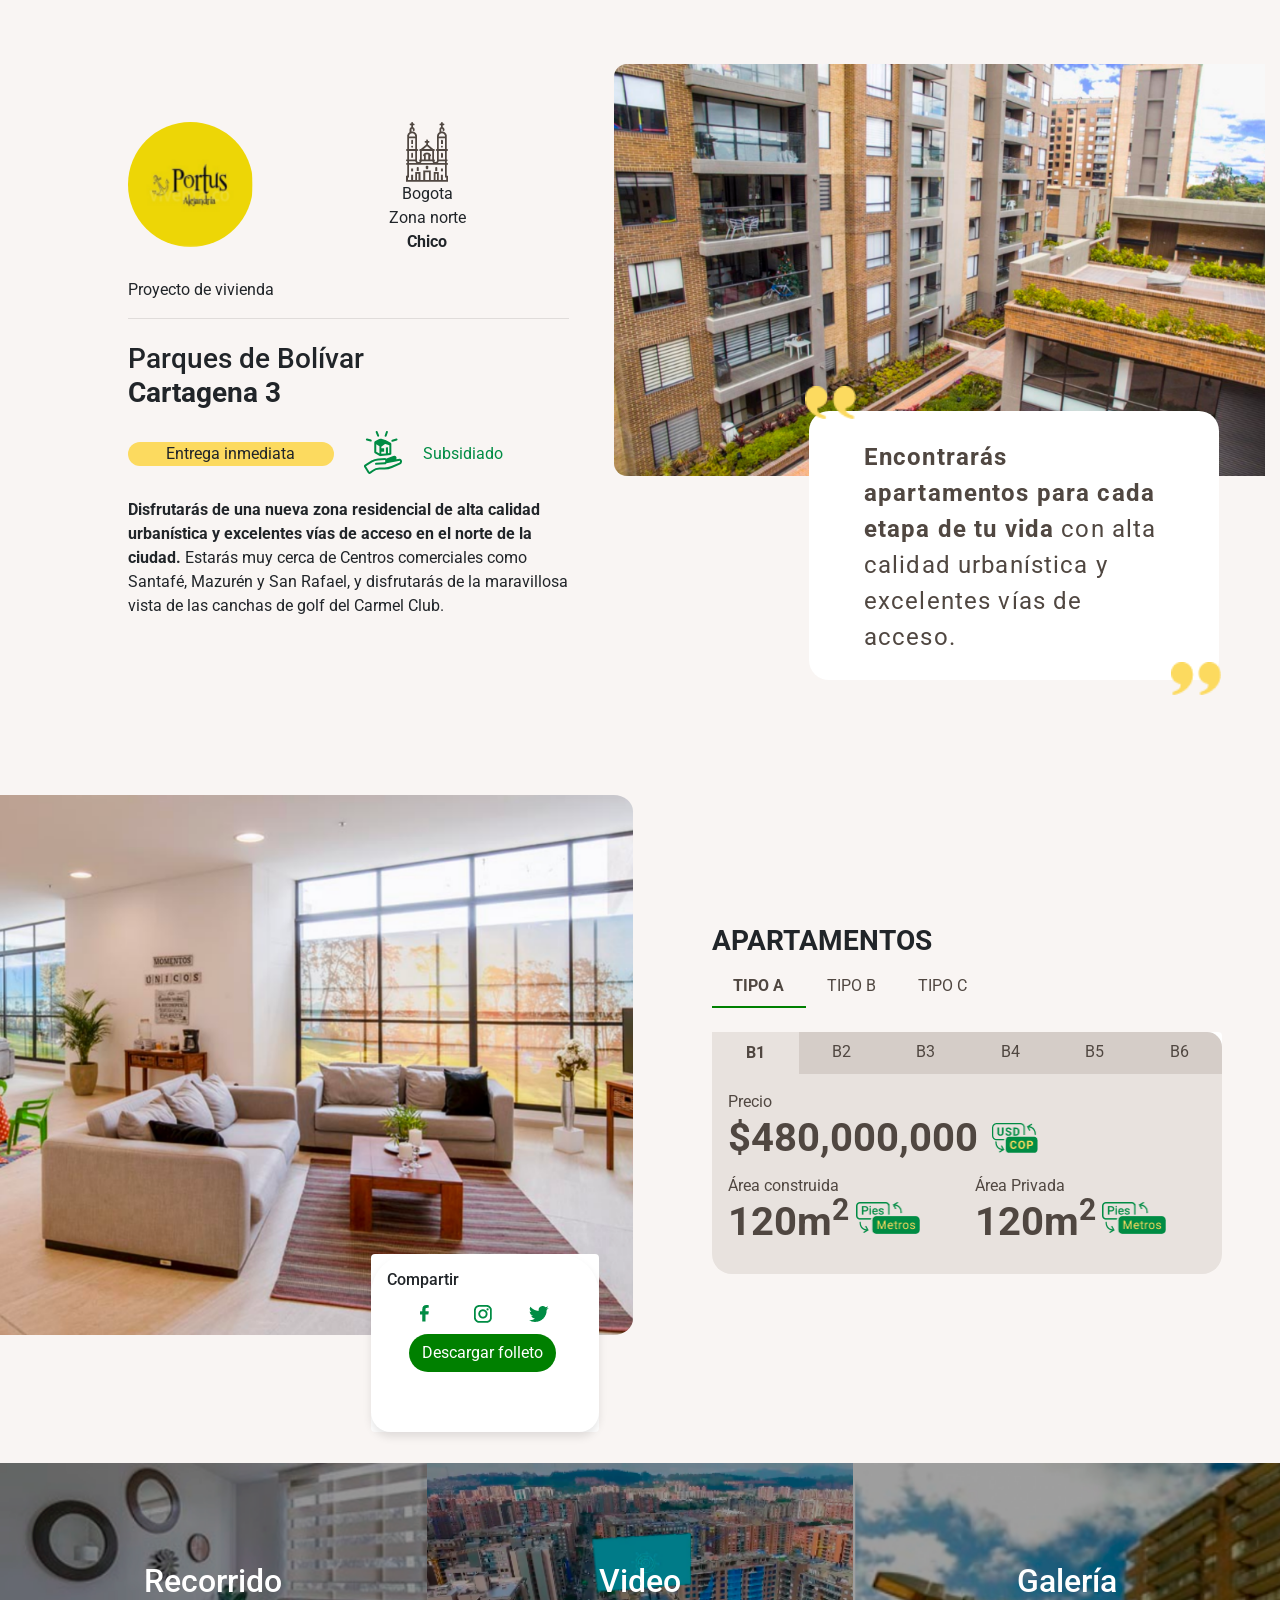
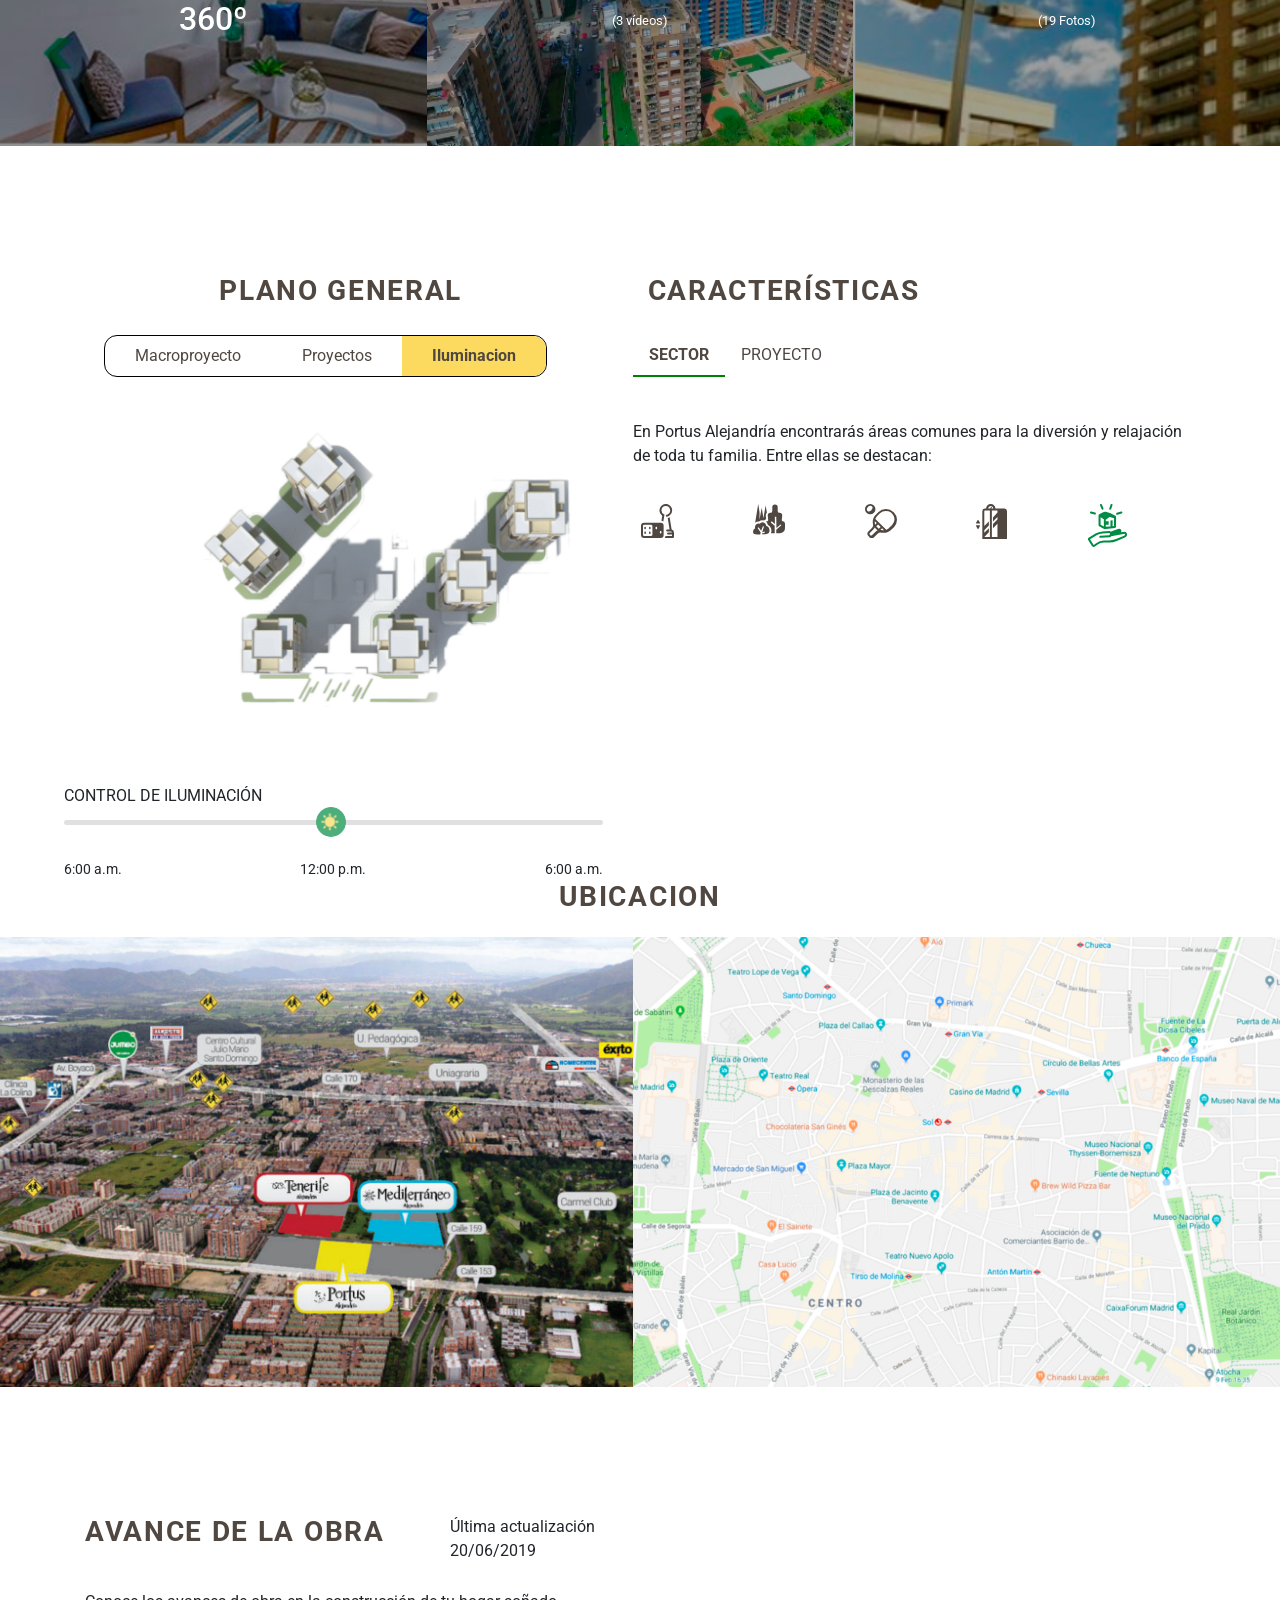
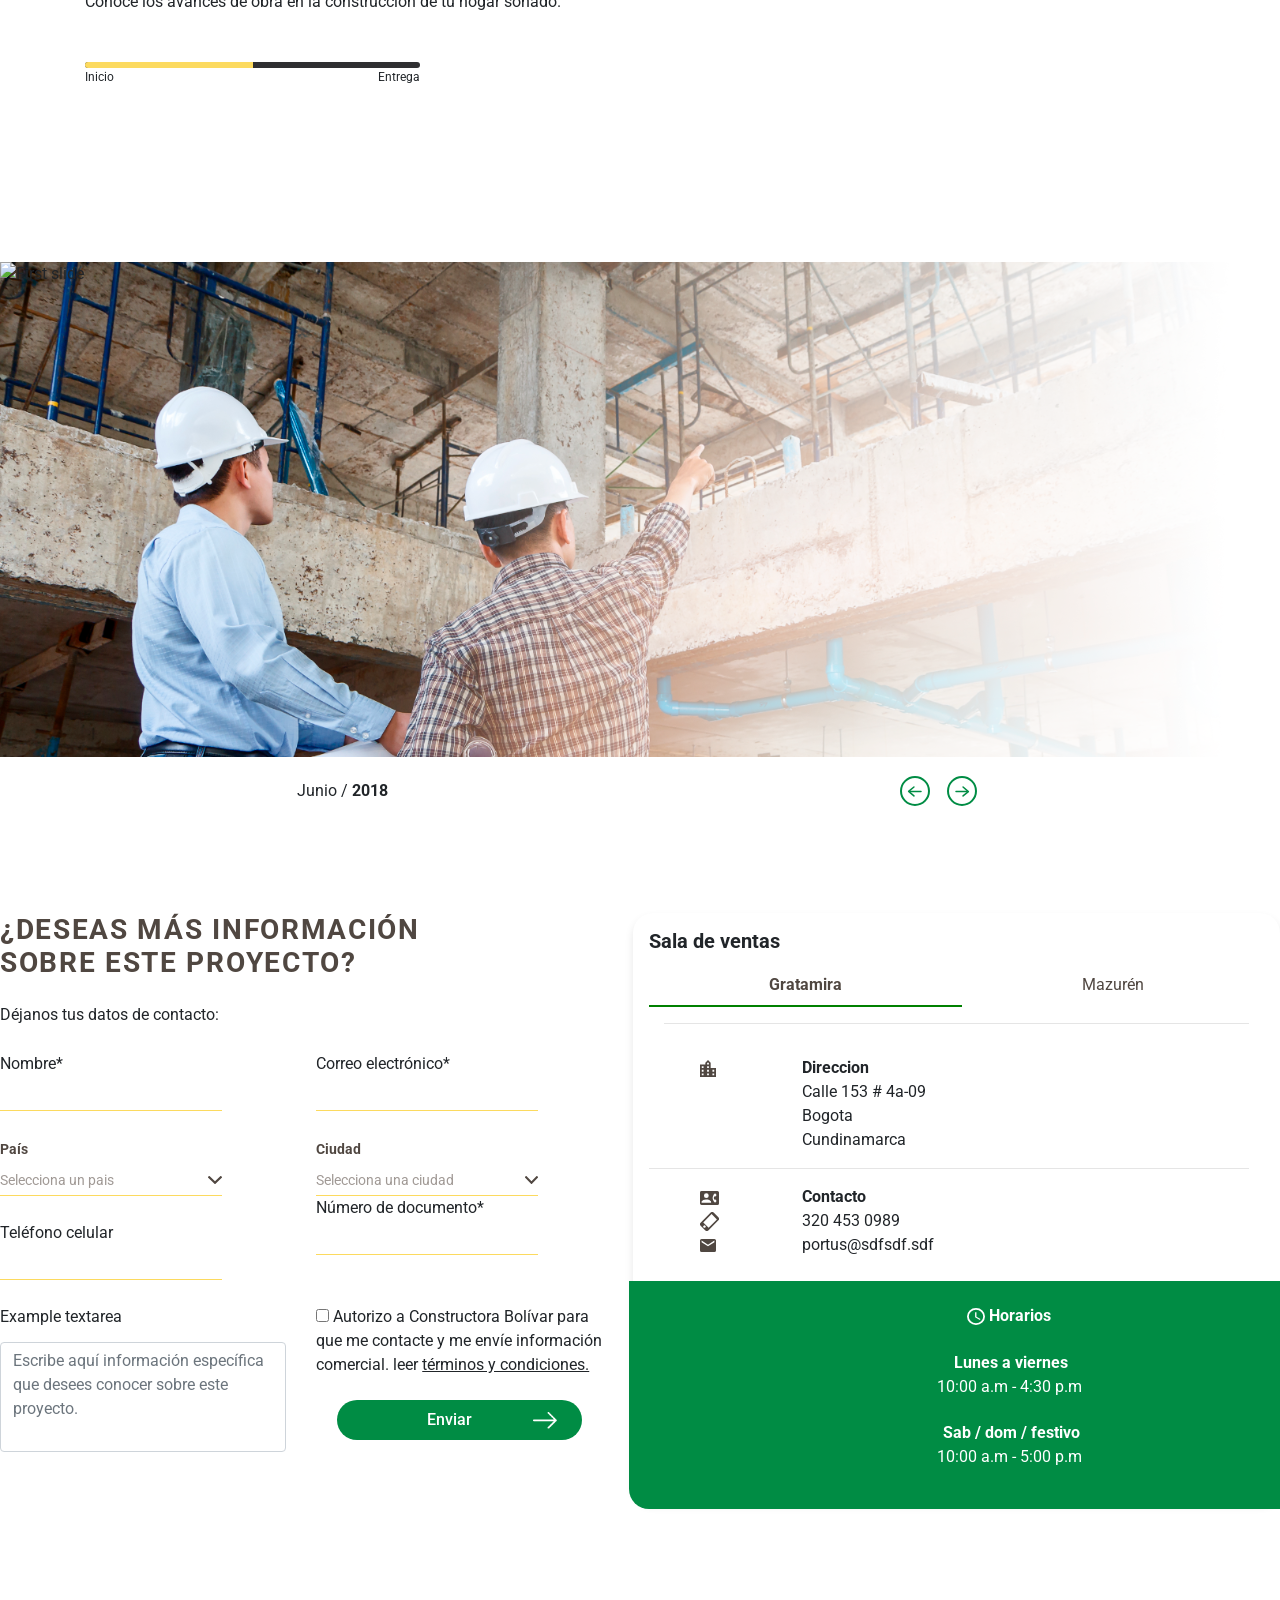
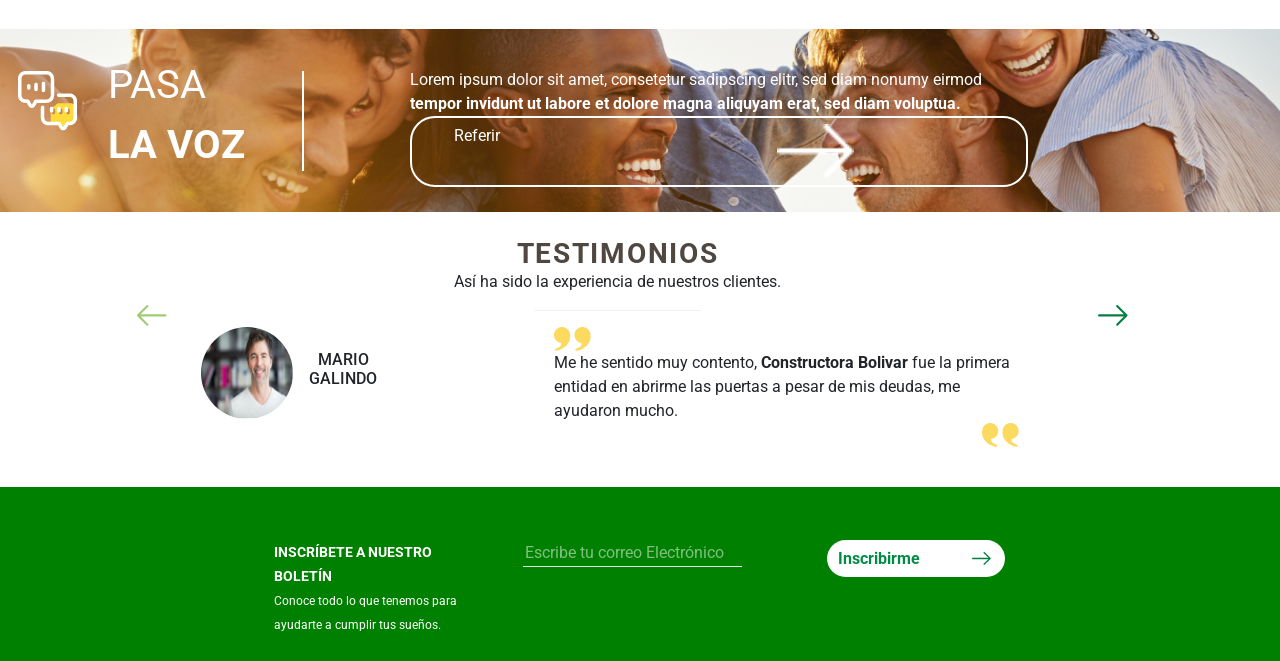
==== App/html/interna-proyectos.html @ b8da5633 "Ajustes proyectos interna 60%, Ajustes en proceso" ====
<!DOCTYPE html>
<html lang="en">

<head>
    <meta charset="UTF-8">
    <meta name="viewport" content="width=device-width, initial-scale=1.0">
    <meta http-equiv="X-UA-Compatible" content="ie=edge">
    <title>Document</title>
    <link rel="stylesheet" href="../css/index.css">
    <link rel="stylesheet" href="https://stackpath.bootstrapcdn.com/bootstrap/4.3.1/css/bootstrap.min.css">
    <link rel="stylesheet" href="https://stackpath.bootstrapcdn.com/bootstrap/4.3.1/js/bootstrap.min.js">
    <link href="https://fonts.googleapis.com/css?family=Roboto&display=swap" rel="stylesheet">

</head>

<body>
    <!--Comienza "Elige una ciudad"-->
    <!-- <section class=" container-fluid fondo_ciudad">
        <div class="row">
            <h1 class="titulo_ciudad">ELIGE UNA CIUDAD </h1>
            <div class="hr">
                <hr>
            </div>
            <button class="boton_buscar_ciudad"><span> Buscar en otra ciudades</span>
                <img class="btn_mas" src="../assets/images/right-arrow(3).png" alt=""></button>
        </div>
        <div class="row contenedor_ciudad">
            <div class="col-4 col-md-4 col-sm-6">
                <img class="img_pequeña_ciudad" src="../assets/images/Group 467.png" alt="">
                <p class="letra"><span class="titulo_ciudad"><strong>Bogotá</strong><br></span>
                    <span><strong> Encuentra aqui los proyectos que tenemos en la capital económica del
                            pais.</strong></span></p>
            </div>
            <div class="col-4 col-md-4 col-sm-6">
                <img class="img_pequeña_ciudad" src="../assets/images/Group 469.png" alt="">
                <p class="letra"><span class="titulo_ciudad">Cali</span> <br>
                    <span>Conoce aqui nuestros hermosos proyectos en la sucursal del cielo.</span></p>
            </div>
            <div class="col-4 col-md-4 col-sm-12">
                <img class="img_pequeña_ciudad" src="../assets/images/Group 473.png" alt="">
                <p class="letra"><span class="titulo_ciudad">Barranquilla</span> <br>
                    <span>Descubre aqui las propiedades que tenemos para ti en la puerta de oro.</span></p>
            </div>
        </div>
    </section> -->

    <!--Finaliza "Elige una ciudad"-->

    <!--Comienza "Busqueda avanzada"-->
    <!-- <section class="container-fluid">
        <div class="busqueda_avanzada col-12">
            <h1 class="col-12 titulo_busqueda">BUSQUEDA AVANZADA <span><strong>BOGOTÁ</strong></span></h1>
        </div>
        <div class="container row">
            <div class="row col-12 col-md-3 col-sm-12 contenedor_sector">
                <div class="bogota">
                    <img class="img_castillo" src="../assets/images/Group 1212.png" alt="">
                    <h3 class="titulo_bogota">Bogotá <img src="../assets/images/Path 2497.png" alt=""></h3>
                </div>
                <div class="bogota">
                    <p class="selecciona_sector">Selecciona sector <br>
                        <span class="sector">Sector <img class="flecha_abajo_sector"
                                src="../assets/images/Path 2497.png" alt="">
                            <hr class="separador_sector"></span><br>
                    </p>
                </div>
            </div>
            <div class="col-12 col-md-6 col-sm-12 contenedor_precio">
                <h2 class="text-center ">mundo</h2>
            </div>
            <div class="col-12 col-md-3 col-sm-12 contenedor_buscar row">
                <div>
                    <button class="boton_buscar"><span> Buscar</span> <img style="float: rigth; padding-left: 45px;"
                            src="../assets/images/search.png" alt=""></button>
                    <hr class="separador">
                    <div>
                        <p class="mapa_lista">
                            <span>Mapa</span><img src="../assets/images/map.png" alt=""> |
                            <span>Lista</span><img src="../assets/images/list.png" alt="">
                        </p>
                    </div>
                </div>
                <div class="contenedor_mensaje">
                    <button class="boton_mensaje"><img src="../assets/images/speech-bubble-with-text-lines.png"
                            alt=""></button>
                </div>
            </div>
        </div>
    </section> -->

    <!--Finaliza "Busqueda avanzada"-->

    <!--Comienza "Sendero ecologico"-->

    <!--Finaliza "Sendero ecologico"-->

    <!--Comienza "Resultados de busqueda"-->
    <!-- <section class="espacio_resultados container-fluid" style="margin-bottom: 150vh">
        <div class="row">
            <p class="resultado_busqueda"><span><strong>15</strong></span> <span>Resultados de búsqueda</span></p>
            <hr class="separador_resultado">
        </div>
        <div class="row col-12">
            <p class="letra_proyectos_encontrados"><span><strong class="ocho">8</strong></span> <span>/ 15 Proyectos
                    encontrados:</span></p>
        </div>
        <div class="row col-12">
            <div class="col-lg-2 col-md-6 col-sm-12 contenedor_resultado_alejandria">
                <div class="bajar_texto">
                    <p><span class="letra_mediana">Bogotá / Norte</span> <br>
                        <span class="letra_chica"> Chicó</span>
                    </p>
                    <div class="lanzamiento">LANZAMIENTO</div>
                    <h4><span class="color_nombre"> Alejandria </span> <br> Mediterraneo</h4>
                </div>
            </div>
            <div class="col-lg-2 col-md-6 col-sm-12 hover_ensayo ">
                <div class="head">
                    <img class="img_prueba" src="../assets/images/imagen-de-prueba-320x240 (1).jpg" alt="">
                    <p class="letra_prueba">Bogota <br> Zona Norte / <br> Chicó</p>
                </div>
                <div class="body">
                    <div>
                        <img class="usd_cop" src="../assets/images/Group 827.png" alt="">
                        <p class="centrar"><span class="letra_precio_pequeño"> Precio desde</span><br><span
                                class="precio">$ 250,343,343</span></p>
                    </div>
                    <div>
                        <img class="pies_metros" src="../assets/images/Group 1494.png" alt="">
                        <p class="centrar"><span class="letra_precio_pequeño"> Area construida</span><br><span
                                class="precio">46,60m² | 135,90m²</span></p>
                    </div>

                    <button class="btn_ver_detalles">Ver detalle</button>
                </div>
            </div>
            <div class="col-lg-2 col-md-6 col-sm-12 contenedor_resultado_living">
                <div class="bajar_texto">
                    <p><span class="letra_mediana">Cali / Norte</span> <br><span class="letra_chica"> Pance</span>
                    </p>
                    <div class="entrega_inmediata">ENTREGA INMEDIATA</div>
                    <h4><span class="color_nombre"> Alto </span><br> Living</h4>
                </div>
            </div>
            <div class="col-lg-2 col-md-6 col-sm-12 contenedor_resultado_prado">
                <div class="bajar_texto">
                    <p><span class="letra_mediana">Barranquilla / Norte</span><br><span class="letra_chica"> La
                            alameda
                            del rio</span></p>
                    <div class="entrega_inmediata">ENTREGA INMEDIATA</div>
                    <h4><span class="color_nombre"> Prado </span><br> Park</h4>
                </div>
            </div>
        </div>
        <div class="row col-12">
            <div class="col-lg-2 col-md-6 col-sm-12 contenedor_resultado_living">
                <div class="bajar_texto">
                    <p><span class="letra_mediana">Cali / Norte</span> <br><span class="letra_chica"> Pance</span>
                    </p>
                    <div class="entrega_inmediata">ENTREGA INMEDIATA</div>
                    <h4><span class="color_nombre"> Alto </span><br> Living</h4>
                </div>
            </div>
            <div class="col-lg-2 col-md-6 col-sm-12 contenedor_resultado_prado">
                <div class="bajar_texto">
                    <p><span class="letra_mediana">Barranquilla / Norte</span><br><span class="letra_chica"> La
                            alameda
                            del rio</span></p>
                    <div class="entrega_inmediata">ENTREGA INMEDIATA</div>
                    <h4><span class="color_nombre"> Prado </span><br> Park</h4>
                </div>
            </div>
            <div class="col-lg-2 col-md-6 col-sm-12 contenedor_resultado_ilarko">
                <div class="bajar_texto">
                    <p><span class="letra_mediana">Bogotá / Norte</span><br><span class="letra_chica"> Chicó</span>
                    </p>
                    <div class="lanzamiento">LANZAMIENTO</div>
                    <h4><span class="color_nombre"> Ilarco </span> <br> 114</h4>
                </div>
            </div>
            <div class="col-lg-2 col-md-6 col-sm-12 contenedor_resultado_alejandria">
                <div class="bajar_texto">
                    <p><span class="letra_mediana">Bogotá / Norte</span> <br><span class="letra_chica"> Chicó</span>
                    </p>
                    <div class="lanzamiento">LANZAMIENTO</div>
                    <h4><span class="color_nombre"> Alejandria </span> <br> Mediterraneo</h4>
                </div>
            </div>
        </div>
        <div>
            <img class="mas" src="../assets/images/right-arrow(3).png" alt=""> </button>
        </div>
        </div>
    </section> -->

    <!--Finaliza "Resultados de busqueda"-->

    <!-- RESPONSIVE HOME -->

    <!-- Home -->

    <div id="home__page__is__responsive">
        <div class="container">
            <div class="row">
                <div class="col-6">
                    <br>
                    <p class="proyecto__vivienda">
                        Proyecto de vivienda
                        <hr class="proyecto__vivienda__text__line">
                    </p>
                    <br>
                </div>
                <div class="col-6">
                        
                </div>
            </div>
            <div class="row">
                <div class="col-4">
                    <img class="proyecto__logo" src="../assets/images/Image53.png" alt="">
                </div>
                <div class="col-8">
                    <h3>
                        Portus<br> <b>ALEJANDRIA</b>
                    </h3>
                </div>
                <hr class="proyecto__vivienda__text__line">
            </div>
            <div class="row">
                <div class="col-2">
                    <img class="castillo__logo" src="../assets/images/Group 1212.png" alt="">
                </div>
                <div class="col-3">
                    <p class="castillo__texto">Bogota <br>Zona norte <br> <b>Chico</b></p>

                </div>
                <div class="col-4">
                    <p class="entrega__inmediata__proyectos">Entrega inmediata</p>

                </div>
                <div class="col-2">
                    <img class="icon__subsidio__proyectos" src="../assets/images/Group 1277.svg" alt="">
                    <p class="text__icon__subsidio__proyectos">Subsidiado</p>
                </div>
            </div>
        </div>
        <br>
        <img class="image__home" src="../assets/images/Image49.png" alt="">
        <div class="card home__card">
            <div class="card-body card__home__responsive__actions">
                <img class="comillas__izq" src="../assets/images/Path 1216.png" alt="">
                <br>
                <p>
                    <b>
                        Encontrarás apartamentos para cada etapa de tu vida
                    </b>
                    con alta calidad urbanística y excelentes vías de acceso.
                </p>
                <img class="comillas__dere" src="../assets/images/Group 85.png" alt="">

            </div>
        </div>

        <br> <br>
        <div class="row">
            <div class="texto__alejandria__responsive">
                <p>
                    <b>
                        Disfrutarás de una nueva zona residencial de alta calidad urbanística y excelentes vías
                        de
                        acceso en el norte de la ciudad.
                    </b>
                    Estarás muy cerca de Centros comerciales como Santafé,
                    Mazurén y San Rafael, y disfrutarás de la maravillosa vista de las canchas de golf del
                    Carmel Club.
                </p>
            </div>
        </div>
    </div>


    <!-- Responsive arriba - desktop abajo -->




    <div class="home__container__proyectos">
        <div class="row" style="padding-bottom: 10% !important; margin-right: 0px !important;">
            <div class="col-5 text__home__proyectos">
                <div class="row">
                    <div class="col-6">
                        <img class="proyecto__logo" src="../assets/images/Image53.png" alt="">
                    </div>
                    <div class="col-4 castillo__logo__container">
                        <img class="castillo__logo" src="../assets/images/Group 1212.png" alt="">
                        <p class="castillo__texto">Bogota <br>Zona norte <br> <b>Chico</b></p>
                    </div>
                </div>
                <br>
                <div class="row">
                    <div class="col-12">
                        <p class="proyecto__vivienda">
                            Proyecto de vivienda
                            <hr class="proyecto__vivienda__text__line">
                        </p>
                        <h3>
                            Parques de Bolívar <br> <b> Cartagena 3</b>
                        </h3>
                        <br>
                    </div>
                </div>
                <div class="row">
                    <div class="col-6">
                        <p class="entrega__inmediata__proyectos">Entrega inmediata</p>
                    </div>
                    <div class="col-6">
                        <!-- icono subsidio -->
                        <img class="icon__subsidio__proyectos" src="../assets/images/Group 1277.svg" alt="">
                        <p class="text__icon__subsidio__proyectos">Subsidiado</p>
                    </div>
                </div>
                <br>
                <div class="row">
                    <div class="col-12">
                        <p>
                            <b>
                                Disfrutarás de una nueva zona residencial de alta calidad urbanística y excelentes vías
                                de
                                acceso en el norte de la ciudad.
                            </b>
                            Estarás muy cerca de Centros comerciales como Santafé,
                            Mazurén y San Rafael, y disfrutarás de la maravillosa vista de las canchas de golf del
                            Carmel Club.
                        </p>
                    </div>
                </div>
            </div>
            <div class="col-7">
                <img class="image__home" src="../assets/images/Image49.png" alt="">
                <div class="text__container__home">
                    <div class="card container__card__initial__content">
                        <img class="comillas__izquierda__arriba" src="../assets/images/Path 1216.png" alt="">
                        <div class="card__body__text__home container__card__initial__content__text">
                            <br>
                            <div class="ass">
                                <p class="paragraph-card-initial-content">
                                    <b>
                                        Encontrarás apartamentos para cada etapa de tu vida
                                    </b>
                                    con alta calidad urbanística y excelentes vías de acceso.
                                </p>
                            </div>

                        </div>
                        <img class="comillas__derecha__abajo" src="../assets/images/Group 85.png" alt="">
                    </div>
                </div>
            </div>
        </div>
    </div>
    <!-- Home -->

    <!-- Aptos -->




    <div class="container__aptos__contenedor">



        <div class="row" style="padding-bottom: 10%">
            <div class="col-sm-12 col-md-12 col-lg-6 col-xl-6 background__image__apartament">
                <div class="card w__card_apartamentos">

                    <div class="card-body w__card_apartamentos__border">
                        <h6 class="card-title">Compartir</h6>
                        <div class="container">
                            <div class="row icons__folleto__descargar">
                                <div class="col-sm-4">
                                    <img src="../assets/images/icon-fb.png" alt="">
                                </div>
                                <div class="col-sm-4">
                                    <img src="../assets/images/icon-ist.png" alt="">
                                </div>
                                <div class="col-sm-4">
                                    <img src="../assets/images/icon-tw.png" alt="">
                                </div>
                            </div>
                            <div class="row">
                                <div class="col-12">
                                    <button type="button" class="btn boton__descargar__folleto">
                                        Descargar folleto
                                    </button>
                                </div>
                            </div>
                        </div>
                    </div>
                </div>
            </div>
            <div class="col-sm-12 col-md-12 col-lg-5 col-xl-5 tabs__apstos__proyectos tabs__aptos__responsive">
                <div class="row">
                    <div class="col-12 aptos__title__responsive">
                        <h3>
                            <b>APARTAMENTOS</b>
                        </h3>
                    </div>
                </div>
                <div class="row tabs__aptos__responsive">
                    <div class="col-sm-12 col-md-12 col-lg-7 col-xl-7">
                        <ul class="nav nav-pills nav-fill navtops">
                            <li class="nav-item">
                                <a class="nav-link active" href="#tipoA" data-toggle="tab">TIPO A</a>
                            </li>
                            <li class="nav-item">
                                <a class="nav-link" href="#tipoB" data-toggle="tab">TIPO B</a>
                            </li>
                            <li class="nav-item">
                                <a class="nav-link" href="#tipoC" data-toggle="tab">TIPO C</a>
                            </li>
                        </ul>
                    </div>
                </div>
                <br>
                <div>
                    <div class="col-12 tab-content tabd__content__cards__aptos" id="nav-tabContent">
                        <div class="card tab-pane fade show active row" role="tabpanel" id="tipoA">
                            <ul class="nav nav-pills nav-fill navtops child__tabs">
                                <li class="nav-item">
                                    <a class="nav-link active subcard__active__info" id="ABstart__tab" href="#tipoAB1"
                                        data-toggle="tab">B1</a>
                                </li>
                                <li class="nav-item">
                                    <a class="nav-link subcard__active__info start" href="#tipoAB2"
                                        data-toggle="tab">B2</a>
                                </li>
                                <li class="nav-item">
                                    <a class="nav-link subcard__active__info" href="#tipoAB3" data-toggle="tab">B3</a>
                                </li>
                                <li class="nav-item">
                                    <a class="nav-link subcard__active__info" href="#tipoAB4" data-toggle="tab">B4</a>
                                </li>
                                <li class="nav-item">
                                    <a class="nav-link subcard__active__info" href="#tipoAB5" data-toggle="tab">B5</a>
                                </li>
                                <li class="nav-item">
                                    <a class="nav-link subcard__active__info start" id="AB__6" href="#tipoAB6"
                                        data-toggle="tab">B6</a>
                                </li>
                            </ul>
                            <div class="tab-content tabd__content__cards__aptos" id="nav-tabContent">
                                <div class="card-body tab-pane fade show active card__apto__projects" role="tabpanel"
                                    id="tipoAB1">


                                    <div class="row">
                                        <div class="col-12 area__construida__borde__inferior__superior">
                                            <p class="aptos__proyectos__card__text__precio">
                                                Precio
                                            </p>
                                            <h5 id="dollarPriceSwitchAB1"
                                                class="card-title aptos__proyectos__card__text__title float__left__project">
                                                $480,000,000
                                            </h5>
                                            <a onclick="changePriceAB1()">
                                                <img id="dollar__icon__changeAB1" src="../assets/images/Group 576.png"
                                                    class="icon__apto__project float__left__project">
                                            </a>
                                        </div>
                                        <br>
                                        <br>
                                        <div class="col-6 area__construida__borde__lateral__derecho">
                                            <p class="aptos__proyectos__card__text__precio">
                                                Área construida
                                            </p>
                                            <h5 id="areaConstruidaTextAB1"
                                                class="card-title aptos__proyectos__card__text__title float__left__project">
                                                120m<sup>2</sup>
                                            </h5>
                                            <a onclick="changeAreaConstruidaAB1()">
                                                <img id="metros__icon__change__area__constAB1"
                                                    src="../assets/images/Group 1592@2x.png"
                                                    class="icon__apto__project__metros float__left__project">
                                            </a>
                                        </div>
                                        <div class="col-6 area__construida__borde__lateral__izquierdo">
                                            <p class="aptos__proyectos__card__text__precio">
                                                Área Privada
                                            </p>
                                            <h5 id="areaPrivadaTextAB1"
                                                class="card-title aptos__proyectos__card__text__title float__left__project">
                                                120m<sup>2</sup>
                                            </h5>
                                            <a onclick="changeAreaPrivadaAB1()">
                                                <img id="metros__icon__change__area__privAB1"
                                                    src="../assets/images/Group 1592@2x.png"
                                                    class="icon__apto__project__metros float__left__project">
                                            </a>
                                        </div>
                                    </div>
                                </div>
                                <div class="card-body tab-pane fade card__apto__projects" role="tabpanel" id="tipoAB2">
                                    <div class="row">
                                        <div class="col-12 area__construida__borde__inferior__superior">
                                            <p class="aptos__proyectos__card__text__precio">
                                                Precio
                                            </p>
                                            <h5 id="dollarPriceSwitchAB2"
                                                class="card-title aptos__proyectos__card__text__title float__left__project">
                                                $480,000,000
                                            </h5>
                                            <a onclick="changePriceAB2()">
                                                <img id="dollar__icon__changeAB2" src="../assets/images/Group 576.png"
                                                    class="icon__apto__project float__left__project">
                                            </a>
                                        </div>
                                        <br>
                                        <br>
                                        <div class="col-6 area__construida__borde__lateral__derecho">
                                            <p class="aptos__proyectos__card__text__precio">
                                                Área construida
                                            </p>
                                            <h5 id="areaConstruidaTextAB2"
                                                class="card-title aptos__proyectos__card__text__title float__left__project">
                                                120m<sup>2</sup>
                                            </h5>
                                            <a onclick="changeAreaConstruidaAB2()">
                                                <img id="metros__icon__change__area__constAB2"
                                                    src="../assets/images/Group 1592@2x.png"
                                                    class="icon__apto__project__metros float__left__project">
                                            </a>
                                        </div>
                                        <div class="col-6 area__construida__borde__lateral__izquierdo">
                                            <p class="aptos__proyectos__card__text__precio">
                                                Área Privada
                                            </p>
                                            <h5 id="areaPrivadaTextAB2"
                                                class="card-title aptos__proyectos__card__text__title float__left__project">
                                                120m<sup>2</sup>
                                            </h5>
                                            <a onclick="changeAreaPrivadaAB2()">
                                                <img id="metros__icon__change__area__privAB2"
                                                    src="../assets/images/Group 1592@2x.png"
                                                    class="icon__apto__project__metros float__left__project">
                                            </a>
                                        </div>
                                    </div>
                                </div>
                                <div class="card-body tab-pane fade card__apto__projects" role="tabpanel" id="tipoAB3">
                                    <div class="row">
                                        <div class="col-12 area__construida__borde__inferior__superior">
                                            <p class="aptos__proyectos__card__text__precio">
                                                Precio
                                            </p>
                                            <h5 id="dollarPriceSwitchAB3"
                                                class="card-title aptos__proyectos__card__text__title float__left__project">
                                                $480,000,000
                                            </h5>
                                            <a onclick="changePriceAB3()">
                                                <img id="dollar__icon__changeAB3" src="../assets/images/Group 576.png"
                                                    class="icon__apto__project float__left__project">
                                            </a>
                                        </div>
                                        <br>
                                        <br>
                                        <div class="col-6 area__construida__borde__lateral__derecho">
                                            <p class="aptos__proyectos__card__text__precio">
                                                Área construida
                                            </p>
                                            <h5 id="areaConstruidaTextAB3"
                                                class="card-title aptos__proyectos__card__text__title float__left__project">
                                                120m<sup>2</sup>
                                            </h5>
                                            <a onclick="changeAreaConstruidaAB3()">
                                                <img id="metros__icon__change__area__constAB3"
                                                    src="../assets/images/Group 1592@2x.png"
                                                    class="icon__apto__project__metros float__left__project">
                                            </a>
                                        </div>
                                        <div class="col-6 area__construida__borde__lateral__izquierdo">
                                            <p class="aptos__proyectos__card__text__precio">
                                                Área Privada
                                            </p>
                                            <h5 id="areaPrivadaTextAB3"
                                                class="card-title aptos__proyectos__card__text__title float__left__project">
                                                120m<sup>2</sup>
                                            </h5>
                                            <a onclick="changeAreaPrivadaAB3()">
                                                <img id="metros__icon__change__area__privAB3"
                                                    src="../assets/images/Group 1592@2x.png"
                                                    class="icon__apto__project__metros float__left__project">
                                            </a>
                                        </div>
                                    </div>
                                </div>
                                <div class="card-body tab-pane fade card__apto__projects" role="tabpanel" id="tipoAB4">
                                    <div class="row">
                                        <div class="col-12 area__construida__borde__inferior__superior">
                                            <p class="aptos__proyectos__card__text__precio">
                                                Precio
                                            </p>
                                            <h5 id="dollarPriceSwitchAB4"
                                                class="card-title aptos__proyectos__card__text__title float__left__project">
                                                $480,000,000
                                            </h5>
                                            <a onclick="changePriceAB4()">
                                                <img id="dollar__icon__changeAB4" src="../assets/images/Group 576.png"
                                                    class="icon__apto__project float__left__project">
                                            </a>
                                        </div>
                                        <br>
                                        <br>
                                        <div class="col-6 area__construida__borde__lateral__derecho">
                                            <p class="aptos__proyectos__card__text__precio">
                                                Área construida
                                            </p>
                                            <h5 id="areaConstruidaTextAB4"
                                                class="card-title aptos__proyectos__card__text__title float__left__project">
                                                120m<sup>2</sup>
                                            </h5>
                                            <a onclick="changeAreaConstruidaAB4()">
                                                <img id="metros__icon__change__area__constAB4"
                                                    src="../assets/images/Group 1592@2x.png"
                                                    class="icon__apto__project__metros float__left__project">
                                            </a>
                                        </div>
                                        <div class="col-6 area__construida__borde__lateral__izquierdo">
                                            <p class="aptos__proyectos__card__text__precio">
                                                Área Privada
                                            </p>
                                            <h5 id="areaPrivadaTextAB4"
                                                class="card-title aptos__proyectos__card__text__title float__left__project">
                                                120m<sup>2</sup>
                                            </h5>
                                            <a onclick="changeAreaPrivadaAB4()">
                                                <img id="metros__icon__change__area__privAB4"
                                                    src="../assets/images/Group 1592@2x.png"
                                                    class="icon__apto__project__metros float__left__project">
                                            </a>
                                        </div>
                                    </div>
                                </div>
                                <div class="card-body tab-pane fade card__apto__projects" role="tabpanel" id="tipoAB5">
                                    <div class="row">
                                        <div class="col-12 area__construida__borde__inferior__superior">
                                            <p class="aptos__proyectos__card__text__precio">
                                                Precio
                                            </p>
                                            <h5 id="dollarPriceSwitchAB5"
                                                class="card-title aptos__proyectos__card__text__title float__left__project">
                                                $480,000,000
                                            </h5>
                                            <a onclick="changePriceAB5()">
                                                <img id="dollar__icon__changeAB5" src="../assets/images/Group 576.png"
                                                    class="icon__apto__project float__left__project">
                                            </a>
                                        </div>
                                        <br>
                                        <br>
                                        <div class="col-6 area__construida__borde__lateral__derecho">
                                            <p class="aptos__proyectos__card__text__precio">
                                                Área construida
                                            </p>
                                            <h5 id="areaConstruidaTextAB5"
                                                class="card-title aptos__proyectos__card__text__title float__left__project">
                                                120m<sup>2</sup>
                                            </h5>
                                            <a onclick="changeAreaConstruidaAB5()">
                                                <img id="metros__icon__change__area__constAB5"
                                                    src="../assets/images/Group 1592@2x.png"
                                                    class="icon__apto__project__metros float__left__project">
                                            </a>
                                        </div>
                                        <div class="col-6 area__construida__borde__lateral__izquierdo">
                                            <p class="aptos__proyectos__card__text__precio">
                                                Área Privada
                                            </p>
                                            <h5 id="areaPrivadaTextAB5"
                                                class="card-title aptos__proyectos__card__text__title float__left__project">
                                                120m<sup>2</sup>
                                            </h5>
                                            <a onclick="changeAreaPrivadaAB5()">
                                                <img id="metros__icon__change__area__privAB5"
                                                    src="../assets/images/Group 1592@2x.png"
                                                    class="icon__apto__project__metros float__left__project">
                                            </a>
                                        </div>
                                    </div>
                                </div>
                                <div class="card-body tab-pane fade card__apto__projects" role="tabpanel" id="tipoAB6">
                                    <div class="row">
                                        <div class="col-12 area__construida__borde__inferior__superior">
                                            <p class="aptos__proyectos__card__text__precio">
                                                Precio
                                            </p>
                                            <h5 id="dollarPriceSwitchAB6"
                                                class="card-title aptos__proyectos__card__text__title float__left__project">
                                                $480,000,000
                                            </h5>
                                            <a onclick="changePriceAB6()">
                                                <img id="dollar__icon__changeAB6" src="../assets/images/Group 576.png"
                                                    class="icon__apto__project float__left__project">
                                            </a>
                                        </div>
                                        <br>
                                        <br>
                                        <div class="col-6 area__construida__borde__lateral__derecho">
                                            <p class="aptos__proyectos__card__text__precio">
                                                Área construida
                                            </p>
                                            <h5 id="areaConstruidaTextAB6"
                                                class="card-title aptos__proyectos__card__text__title float__left__project">
                                                120m<sup>2</sup>
                                            </h5>
                                            <a onclick="changeAreaConstruidaAB6()">
                                                <img id="metros__icon__change__area__constAB6"
                                                    src="../assets/images/Group 1592@2x.png"
                                                    class="icon__apto__project__metros float__left__project">
                                            </a>
                                        </div>
                                        <div class="col-6 area__construida__borde__lateral__izquierdo">
                                            <p class="aptos__proyectos__card__text__precio">
                                                Área Privada
                                            </p>
                                            <h5 id="areaPrivadaTextAB6"
                                                class="card-title aptos__proyectos__card__text__title float__left__project">
                                                120m<sup>2</sup>
                                            </h5>
                                            <a onclick="changeAreaPrivadaAB6()">
                                                <img id="metros__icon__change__area__privAB6"
                                                    src="../assets/images/Group 1592@2x.png"
                                                    class="icon__apto__project__metros float__left__project">
                                            </a>
                                        </div>
                                    </div>
                                </div>
                            </div>

                        </div>

                        <div class="card tab-pane fade row" role="tabpanel" id="tipoB">
                            <div class="card">
                                <ul class="nav nav-pills nav-fill navtops child__tabs">
                                    <li class="nav-item">
                                        <a class="nav-link subcard__active__info active" href="#tipoBB1"
                                            data-toggle="tab">B1</a>
                                    </li>
                                    <li class="nav-item">
                                        <a class="nav-link subcard__active__info" href="#tipoBB2"
                                            data-toggle="tab">B2</a>
                                    </li>
                                    <li class="nav-item">
                                        <a class="nav-link subcard__active__info" href="#tipoBB3"
                                            data-toggle="tab">B3</a>
                                    </li>
                                    <li class="nav-item">
                                        <a class="nav-link subcard__active__info" href="#tipoBB4"
                                            data-toggle="tab">B4</a>
                                    </li>
                                    <li class="nav-item">
                                        <a class="nav-link subcard__active__info " href="#tipoBB5"
                                            data-toggle="tab">B5</a>
                                    </li>
                                    <li class="nav-item">
                                        <a class="nav-link subcard__active__info" href="#tipoBB6"
                                            data-toggle="tab">B6</a>
                                    </li>
                                </ul>
                                <div class="tab-content tabd__content__cards__aptos" id="nav-tabContent">
                                    <div class="card-body tab-pane fade show active card__apto__projects"
                                        role="tabpanel" id="tipoBB1">
                                        <div class="row">
                                            <div class="col-12 area__construida__borde__inferior__superior">
                                                <p class="aptos__proyectos__card__text__precio">
                                                    Precio
                                                </p>
                                                <h5 id="dollarPriceSwitchBB1"
                                                    class="card-title aptos__proyectos__card__text__title float__left__project">
                                                    $480,000,000
                                                </h5>
                                                <a onclick="changePriceBB1()">
                                                    <img id="dollar__icon__changeBB1"
                                                        src="../assets/images/Group 576.png"
                                                        class="icon__apto__project float__left__project">
                                                </a>
                                            </div>
                                            <br>
                                            <br>
                                            <div class="col-6 area__construida__borde__lateral__derecho">
                                                <p class="aptos__proyectos__card__text__precio">
                                                    Área construida
                                                </p>
                                                <h5 id="areaConstruidaTextBB1"
                                                    class="card-title aptos__proyectos__card__text__title float__left__project">
                                                    120m<sup>2</sup>
                                                </h5>
                                                <a onclick="changeAreaConstruidaBB1()">
                                                    <img id="metros__icon__change__area__constBB1"
                                                        src="../assets/images/Group 1592@2x.png"
                                                        class="icon__apto__project__metros float__left__project">
                                                </a>
                                            </div>
                                            <div class="col-6 area__construida__borde__lateral__izquierdo">
                                                <p class="aptos__proyectos__card__text__precio">
                                                    Área Privada
                                                </p>
                                                <h5 id="areaPrivadaTextBB1"
                                                    class="card-title aptos__proyectos__card__text__title float__left__project">
                                                    120m<sup>2</sup>
                                                </h5>
                                                <a onclick="changeAreaPrivadaBB1()">
                                                    <img id="metros__icon__change__area__privBB1"
                                                        src="../assets/images/Group 1592@2x.png"
                                                        class="icon__apto__project__metros float__left__project">
                                                </a>
                                            </div>
                                        </div>
                                    </div>
                                    <div class="card-body tab-pane fade card__apto__projects" role="tabpanel"
                                        id="tipoBB2">
                                        <div class="row">
                                            <div class="col-12 area__construida__borde__inferior__superior">
                                                <p class="aptos__proyectos__card__text__precio">
                                                    Precio
                                                </p>
                                                <h5 id="dollarPriceSwitchBB2"
                                                    class="card-title aptos__proyectos__card__text__title float__left__project">
                                                    $480,000,000
                                                </h5>
                                                <a onclick="changePriceBB2()">
                                                    <img id="dollar__icon__changeBB2"
                                                        src="../assets/images/Group 576.png"
                                                        class="icon__apto__project float__left__project">
                                                </a>
                                            </div>
                                            <br>
                                            <br>
                                            <div class="col-6 area__construida__borde__lateral__derecho">
                                                <p class="aptos__proyectos__card__text__precio">
                                                    Área construida
                                                </p>
                                                <h5 id="areaConstruidaTextBB2"
                                                    class="card-title aptos__proyectos__card__text__title float__left__project">
                                                    120m<sup>2</sup>
                                                </h5>
                                                <a onclick="changeAreaConstruidaBB2()">
                                                    <img id="metros__icon__change__area__constBB2"
                                                        src="../assets/images/Group 1592@2x.png"
                                                        class="icon__apto__project__metros float__left__project">
                                                </a>
                                            </div>
                                            <div class="col-6 area__construida__borde__lateral__izquierdo">
                                                <p class="aptos__proyectos__card__text__precio">
                                                    Área Privada
                                                </p>
                                                <h5 id="areaPrivadaTextBB2"
                                                    class="card-title aptos__proyectos__card__text__title float__left__project">
                                                    120m<sup>2</sup>
                                                </h5>
                                                <a onclick="changeAreaPrivadaBB2()">
                                                    <img id="metros__icon__change__area__privBB2"
                                                        src="../assets/images/Group 1592@2x.png"
                                                        class="icon__apto__project__metros float__left__project">
                                                </a>
                                            </div>
                                        </div>
                                    </div>

                                    <div class="card-body tab-pane fade card__apto__projects" role="tabpanel"
                                        id="tipoBB3">
                                        <div class="row">
                                            <div class="col-12 area__construida__borde__inferior__superior">
                                                <p class="aptos__proyectos__card__text__precio">
                                                    Precio
                                                </p>
                                                <h5 id="dollarPriceSwitchBB3"
                                                    class="card-title aptos__proyectos__card__text__title float__left__project">
                                                    $480,000,000
                                                </h5>
                                                <a onclick="changePriceBB3()">
                                                    <img id="dollar__icon__changeBB3"
                                                        src="../assets/images/Group 576.png"
                                                        class="icon__apto__project float__left__project">
                                                </a>
                                            </div>
                                            <br>
                                            <br>
                                            <div class="col-6 area__construida__borde__lateral__derecho">
                                                <p class="aptos__proyectos__card__text__precio">
                                                    Área construida
                                                </p>
                                                <h5 id="areaConstruidaTextBB3"
                                                    class="card-title aptos__proyectos__card__text__title float__left__project">
                                                    120m<sup>2</sup>
                                                </h5>
                                                <a onclick="changeAreaConstruidaBB3()">
                                                    <img id="metros__icon__change__area__constBB3"
                                                        src="../assets/images/Group 1592@2x.png"
                                                        class="icon__apto__project__metros float__left__project">
                                                </a>
                                            </div>
                                            <div class="col-6 area__construida__borde__lateral__izquierdo">
                                                <p class="aptos__proyectos__card__text__precio">
                                                    Área Privada
                                                </p>
                                                <h5 id="areaPrivadaTextBB3"
                                                    class="card-title aptos__proyectos__card__text__title float__left__project">
                                                    120m<sup>2</sup>
                                                </h5>
                                                <a onclick="changeAreaPrivadaBB3()">
                                                    <img id="metros__icon__change__area__privBB3"
                                                        src="../assets/images/Group 1592@2x.png"
                                                        class="icon__apto__project__metros float__left__project">
                                                </a>
                                            </div>
                                        </div>
                                    </div>

                                    <div class="card-body tab-pane fade card__apto__projects" role="tabpanel"
                                        id="tipoBB4">
                                        <div class="row">
                                            <div class="col-12 area__construida__borde__inferior__superior">
                                                <p class="aptos__proyectos__card__text__precio">
                                                    Precio
                                                </p>
                                                <h5 id="dollarPriceSwitchBB4"
                                                    class="card-title aptos__proyectos__card__text__title float__left__project">
                                                    $480,000,000
                                                </h5>
                                                <a onclick="changePriceBB4()">
                                                    <img id="dollar__icon__changeBB4"
                                                        src="../assets/images/Group 576.png"
                                                        class="icon__apto__project float__left__project">
                                                </a>
                                            </div>
                                            <br>
                                            <br>
                                            <div class="col-6 area__construida__borde__lateral__derecho">
                                                <p class="aptos__proyectos__card__text__precio">
                                                    Área construida
                                                </p>
                                                <h5 id="areaConstruidaTextBB4"
                                                    class="card-title aptos__proyectos__card__text__title float__left__project">
                                                    120m<sup>2</sup>
                                                </h5>
                                                <a onclick="changeAreaConstruidaBB4()">
                                                    <img id="metros__icon__change__area__constBB4"
                                                        src="../assets/images/Group 1592@2x.png"
                                                        class="icon__apto__project__metros float__left__project">
                                                </a>
                                            </div>
                                            <div class="col-6 area__construida__borde__lateral__izquierdo">
                                                <p class="aptos__proyectos__card__text__precio">
                                                    Área Privada
                                                </p>
                                                <h5 id="areaPrivadaTextBB4"
                                                    class="card-title aptos__proyectos__card__text__title float__left__project">
                                                    120m<sup>2</sup>
                                                </h5>
                                                <a onclick="changeAreaPrivadaBB4()">
                                                    <img id="metros__icon__change__area__privBB4"
                                                        src="../assets/images/Group 1592@2x.png"
                                                        class="icon__apto__project__metros float__left__project">
                                                </a>
                                            </div>
                                        </div>
                                    </div>

                                    <div class="card-body tab-pane fade card__apto__projects" role="tabpanel"
                                        id="tipoBB5">
                                        <div class="row">
                                            <div class="col-12 area__construida__borde__inferior__superior">
                                                <p class="aptos__proyectos__card__text__precio">
                                                    Precio
                                                </p>
                                                <h5 id="dollarPriceSwitchBB5"
                                                    class="card-title aptos__proyectos__card__text__title float__left__project">
                                                    $480,000,000
                                                </h5>
                                                <a onclick="changePriceBB5()">
                                                    <img id="dollar__icon__changeBB5"
                                                        src="../assets/images/Group 576.png"
                                                        class="icon__apto__project float__left__project">
                                                </a>
                                            </div>
                                            <br>
                                            <br>
                                            <div class="col-6 area__construida__borde__lateral__derecho">
                                                <p class="aptos__proyectos__card__text__precio">
                                                    Área construida
                                                </p>
                                                <h5 id="areaConstruidaTextBB5"
                                                    class="card-title aptos__proyectos__card__text__title float__left__project">
                                                    120m<sup>2</sup>
                                                </h5>
                                                <a onclick="changeAreaConstruidaBB5()">
                                                    <img id="metros__icon__change__area__constBB5"
                                                        src="../assets/images/Group 1592@2x.png"
                                                        class="icon__apto__project__metros float__left__project">
                                                </a>
                                            </div>
                                            <div class="col-6 area__construida__borde__lateral__izquierdo">
                                                <p class="aptos__proyectos__card__text__precio">
                                                    Área Privada
                                                </p>
                                                <h5 id="areaPrivadaTextBB5"
                                                    class="card-title aptos__proyectos__card__text__title float__left__project">
                                                    120m<sup>2</sup>
                                                </h5>
                                                <a onclick="changeAreaPrivadaBB5()">
                                                    <img id="metros__icon__change__area__privBB5"
                                                        src="../assets/images/Group 1592@2x.png"
                                                        class="icon__apto__project__metros float__left__project">
                                                </a>
                                            </div>
                                        </div>
                                    </div>

                                    <div class="card-body tab-pane fade card__apto__projects" role="tabpanel"
                                        id="tipoBB6">
                                        <div class="row">
                                            <div class="col-12 area__construida__borde__inferior__superior">
                                                <p class="aptos__proyectos__card__text__precio">
                                                    Precio
                                                </p>
                                                <h5 id="dollarPriceSwitchBB6"
                                                    class="card-title aptos__proyectos__card__text__title float__left__project">
                                                    $480,000,000
                                                </h5>
                                                <a onclick="changePriceBB6()">
                                                    <img id="dollar__icon__changeBB6"
                                                        src="../assets/images/Group 576.png"
                                                        class="icon__apto__project float__left__project">
                                                </a>
                                            </div>
                                            <br>
                                            <br>
                                            <div class="col-6 area__construida__borde__lateral__derecho">
                                                <p class="aptos__proyectos__card__text__precio">
                                                    Área construida
                                                </p>
                                                <h5 id="areaConstruidaTextBB6"
                                                    class="card-title aptos__proyectos__card__text__title float__left__project">
                                                    120m<sup>2</sup>
                                                </h5>
                                                <a onclick="changeAreaConstruidaBB6()">
                                                    <img id="metros__icon__change__area__constBB6"
                                                        src="../assets/images/Group 1592@2x.png"
                                                        class="icon__apto__project__metros float__left__project">
                                                </a>
                                            </div>
                                            <div class="col-6 area__construida__borde__lateral__izquierdo">
                                                <p class="aptos__proyectos__card__text__precio">
                                                    Área Privada
                                                </p>
                                                <h5 id="areaPrivadaTextBB6"
                                                    class="card-title aptos__proyectos__card__text__title float__left__project">
                                                    120m<sup>2</sup>
                                                </h5>
                                                <a onclick="changeAreaPrivadaBB6()">
                                                    <img id="metros__icon__change__area__privBB6"
                                                        src="../assets/images/Group 1592@2x.png"
                                                        class="icon__apto__project__metros float__left__project">
                                                </a>
                                            </div>
                                        </div>
                                    </div>
                                </div>
                            </div>

                        </div>


                        <div class="card tab-pane fade row" role="tabpanel" id="tipoC">
                            <div class="card">
                                <ul class="nav nav-pills nav-fill navtops child__tabs">
                                    <li class="nav-item">
                                        <a class="nav-link subcard__active__info active" href="#tipoCB1"
                                            data-toggle="tab">B1</a>
                                    </li>
                                    <li class="nav-item">
                                        <a class="nav-link subcard__active__info" href="#tipoCB2"
                                            data-toggle="tab">B2</a>
                                    </li>
                                    <li class="nav-item">
                                        <a class="nav-link subcard__active__info" href="#tipoCB3"
                                            data-toggle="tab">B3</a>
                                    </li>
                                    <li class="nav-item">
                                        <a class="nav-link subcard__active__info" href="#tipoCB4"
                                            data-toggle="tab">B4</a>
                                    </li>
                                    <li class="nav-item">
                                        <a class="nav-link subcard__active__info" href="#tipoCB5"
                                            data-toggle="tab">B5</a>
                                    </li>
                                    <li class="nav-item">
                                        <a class="nav-link subcard__active__info" href="#tipoCB6"
                                            data-toggle="tab">B6</a>
                                    </li>
                                </ul>
                                <div class="tab-content" id="nav-tabContent">
                                    <div class="card-body tab-pane fade show active card__apto__projects"
                                        role="tabpanel" id="tipoCB1">
                                        <div class="row">
                                            <div class="col-12 area__construida__borde__inferior__superior">
                                                <p class="aptos__proyectos__card__text__precio">
                                                    Precio
                                                </p>
                                                <h5 id="dollarPriceSwitchCB1"
                                                    class="card-title aptos__proyectos__card__text__title float__left__project">
                                                    $480,000,000
                                                </h5>
                                                <a onclick="changePriceCB1()">
                                                    <img id="dollar__icon__changeCB1"
                                                        src="../assets/images/Group 576.png"
                                                        class="icon__apto__project float__left__project">
                                                </a>
                                            </div>
                                            <br>
                                            <br>
                                            <div class="col-6 area__construida__borde__lateral__derecho">
                                                <p class="aptos__proyectos__card__text__precio">
                                                    Área construida
                                                </p>
                                                <h5 id="areaConstruidaTextCB1"
                                                    class="card-title aptos__proyectos__card__text__title float__left__project">
                                                    120m<sup>2</sup>
                                                </h5>
                                                <a onclick="changeAreaConstruidaCB1()">
                                                    <img id="metros__icon__change__area__constCB1"
                                                        src="../assets/images/Group 1592@2x.png"
                                                        class="icon__apto__project__metros float__left__project">
                                                </a>
                                            </div>
                                            <div class="col-6 area__construida__borde__lateral__izquierdo">
                                                <p class="aptos__proyectos__card__text__precio">
                                                    Área Privada
                                                </p>
                                                <h5 id="areaPrivadaTextCB1"
                                                    class="card-title aptos__proyectos__card__text__title float__left__project">
                                                    120m<sup>2</sup>
                                                </h5>
                                                <a onclick="changeAreaPrivadaCB1()">
                                                    <img id="metros__icon__change__area__privCB1"
                                                        src="../assets/images/Group 1592@2x.png"
                                                        class="icon__apto__project__metros float__left__project">
                                                </a>
                                            </div>
                                        </div>
                                    </div>
                                    <div class="card-body tab-pane fade" role="tabpanel" id="tipoCB2">
                                        <div class="row">
                                            <div class="col-12 area__construida__borde__inferior__superior">
                                                <p class="aptos__proyectos__card__text__precio">
                                                    Precio
                                                </p>
                                                <h5 id="dollarPriceSwitchCB2"
                                                    class="card-title aptos__proyectos__card__text__title float__left__project">
                                                    $480,000,000
                                                </h5>
                                                <a onclick="changePriceCB2()">
                                                    <img id="dollar__icon__changeCB2"
                                                        src="../assets/images/Group 576.png"
                                                        class="icon__apto__project float__left__project">
                                                </a>
                                            </div>
                                            <br>
                                            <br>
                                            <div class="col-6 area__construida__borde__lateral__derecho">
                                                <p class="aptos__proyectos__card__text__precio">
                                                    Área construida
                                                </p>
                                                <h5 id="areaConstruidaTextCB2"
                                                    class="card-title aptos__proyectos__card__text__title float__left__project">
                                                    120m<sup>2</sup>
                                                </h5>
                                                <a onclick="changeAreaConstruidaCB2()">
                                                    <img id="metros__icon__change__area__constCB2"
                                                        src="../assets/images/Group 1592@2x.png"
                                                        class="icon__apto__project__metros float__left__project">
                                                </a>
                                            </div>
                                            <div class="col-6 area__construida__borde__lateral__izquierdo">
                                                <p class="aptos__proyectos__card__text__precio">
                                                    Área Privada
                                                </p>
                                                <h5 id="areaPrivadaTextCB2"
                                                    class="card-title aptos__proyectos__card__text__title float__left__project">
                                                    120m<sup>2</sup>
                                                </h5>
                                                <a onclick="changeAreaPrivadaCB2()">
                                                    <img id="metros__icon__change__area__privCB2"
                                                        src="../assets/images/Group 1592@2x.png"
                                                        class="icon__apto__project__metros float__left__project">
                                                </a>
                                            </div>
                                        </div>
                                    </div>
                                    <div class="card-body tab-pane fade" role="tabpanel" id="tipoCB3">
                                        <div class="row">
                                            <div class="col-12 area__construida__borde__inferior__superior">
                                                <p class="aptos__proyectos__card__text__precio">
                                                    Precio
                                                </p>
                                                <h5 id="dollarPriceSwitchCB3"
                                                    class="card-title aptos__proyectos__card__text__title float__left__project">
                                                    $480,000,000
                                                </h5>
                                                <a onclick="changePriceCB3()">
                                                    <img id="dollar__icon__changeCB3"
                                                        src="../assets/images/Group 576.png"
                                                        class="icon__apto__project float__left__project">
                                                </a>
                                            </div>
                                            <br>
                                            <br>
                                            <div class="col-6 area__construida__borde__lateral__derecho">
                                                <p class="aptos__proyectos__card__text__precio">
                                                    Área construida
                                                </p>
                                                <h5 id="areaConstruidaTextCB3"
                                                    class="card-title aptos__proyectos__card__text__title float__left__project">
                                                    120m<sup>2</sup>
                                                </h5>
                                                <a onclick="changeAreaConstruidaCB3()">
                                                    <img id="metros__icon__change__area__constCB3"
                                                        src="../assets/images/Group 1592@2x.png"
                                                        class="icon__apto__project__metros float__left__project">
                                                </a>
                                            </div>
                                            <div class="col-6 area__construida__borde__lateral__izquierdo">
                                                <p class="aptos__proyectos__card__text__precio">
                                                    Área Privada
                                                </p>
                                                <h5 id="areaPrivadaTextCB3"
                                                    class="card-title aptos__proyectos__card__text__title float__left__project">
                                                    120m<sup>2</sup>
                                                </h5>
                                                <a onclick="changeAreaPrivadaCB3()">
                                                    <img id="metros__icon__change__area__privCB3"
                                                        src="../assets/images/Group 1592@2x.png"
                                                        class="icon__apto__project__metros float__left__project">
                                                </a>
                                            </div>
                                        </div>
                                    </div>
                                    <div class="card-body tab-pane fade" role="tabpanel" id="tipoCB4">
                                        <div class="row">
                                            <div class="col-12 area__construida__borde__inferior__superior">
                                                <p class="aptos__proyectos__card__text__precio">
                                                    Precio
                                                </p>
                                                <h5 id="dollarPriceSwitchCB4"
                                                    class="card-title aptos__proyectos__card__text__title float__left__project">
                                                    $480,000,000
                                                </h5>
                                                <a onclick="changePriceCB4()">
                                                    <img id="dollar__icon__changeCB4"
                                                        src="../assets/images/Group 576.png"
                                                        class="icon__apto__project float__left__project">
                                                </a>
                                            </div>
                                            <br>
                                            <br>
                                            <div class="col-6 area__construida__borde__lateral__derecho">
                                                <p class="aptos__proyectos__card__text__precio">
                                                    Área construida
                                                </p>
                                                <h5 id="areaConstruidaTextCB4"
                                                    class="card-title aptos__proyectos__card__text__title float__left__project">
                                                    120m<sup>2</sup>
                                                </h5>
                                                <a onclick="changeAreaConstruidaCB4()">
                                                    <img id="metros__icon__change__area__constCB4"
                                                        src="../assets/images/Group 1592@2x.png"
                                                        class="icon__apto__project__metros float__left__project">
                                                </a>
                                            </div>
                                            <div class="col-6 area__construida__borde__lateral__izquierdo">
                                                <p class="aptos__proyectos__card__text__precio">
                                                    Área Privada
                                                </p>
                                                <h5 id="areaPrivadaTextCB4"
                                                    class="card-title aptos__proyectos__card__text__title float__left__project">
                                                    120m<sup>2</sup>
                                                </h5>
                                                <a onclick="changeAreaPrivadaCB4()">
                                                    <img id="metros__icon__change__area__privCB4"
                                                        src="../assets/images/Group 1592@2x.png"
                                                        class="icon__apto__project__metros float__left__project">
                                                </a>
                                            </div>
                                        </div>
                                    </div>
                                    <div class="card-body tab-pane fade" role="tabpanel" id="tipoCB5">
                                        <div class="row">
                                            <div class="col-12 area__construida__borde__inferior__superior">
                                                <p class="aptos__proyectos__card__text__precio">
                                                    Precio
                                                </p>
                                                <h5 id="dollarPriceSwitchCB5"
                                                    class="card-title aptos__proyectos__card__text__title float__left__project">
                                                    $480,000,000
                                                </h5>
                                                <a onclick="changePriceCB5()">
                                                    <img id="dollar__icon__changeCB5"
                                                        src="../assets/images/Group 576.png"
                                                        class="icon__apto__project float__left__project">
                                                </a>
                                            </div>
                                            <br>
                                            <br>
                                            <div class="col-6 area__construida__borde__lateral__derecho">
                                                <p class="aptos__proyectos__card__text__precio">
                                                    Área construida
                                                </p>
                                                <h5 id="areaConstruidaTextCB5"
                                                    class="card-title aptos__proyectos__card__text__title float__left__project">
                                                    120m<sup>2</sup>
                                                </h5>
                                                <a onclick="changeAreaConstruidaCB5()">
                                                    <img id="metros__icon__change__area__constCB5"
                                                        src="../assets/images/Group 1592@2x.png"
                                                        class="icon__apto__project__metros float__left__project">
                                                </a>
                                            </div>
                                            <div class="col-6 area__construida__borde__lateral__izquierdo">
                                                <p class="aptos__proyectos__card__text__precio">
                                                    Área Privada
                                                </p>
                                                <h5 id="areaPrivadaTextCB5"
                                                    class="card-title aptos__proyectos__card__text__title float__left__project">
                                                    120m<sup>2</sup>
                                                </h5>
                                                <a onclick="changeAreaPrivadaCB5()">
                                                    <img id="metros__icon__change__area__privCB5"
                                                        src="../assets/images/Group 1592@2x.png"
                                                        class="icon__apto__project__metros float__left__project">
                                                </a>
                                            </div>
                                        </div>
                                    </div>
                                    <div class="card-body tab-pane fade" role="tabpanel" id="tipoCB6">
                                        <div class="row">
                                            <div class="col-12 area__construida__borde__inferior__superior">
                                                <p class="aptos__proyectos__card__text__precio">
                                                    Precio
                                                </p>
                                                <h5 id="dollarPriceSwitchCB6"
                                                    class="card-title aptos__proyectos__card__text__title float__left__project">
                                                    $480,000,000
                                                </h5>
                                                <a onclick="changePriceCB6()">
                                                    <img id="dollar__icon__changeCB6"
                                                        src="../assets/images/Group 576.png"
                                                        class="icon__apto__project float__left__project">
                                                </a>
                                            </div>
                                            <br>
                                            <br>
                                            <div class="col-6 area__construida__borde__lateral__derecho">
                                                <p class="aptos__proyectos__card__text__precio">
                                                    Área construida
                                                </p>
                                                <h5 id="areaConstruidaTextCB6"
                                                    class="card-title aptos__proyectos__card__text__title float__left__project">
                                                    120m<sup>2</sup>
                                                </h5>
                                                <a onclick="changeAreaConstruidaCB6()">
                                                    <img id="metros__icon__change__area__constCB6"
                                                        src="../assets/images/Group 1592@2x.png"
                                                        class="icon__apto__project__metros float__left__project">
                                                </a>
                                            </div>
                                            <div class="col-6 area__construida__borde__lateral__izquierdo">
                                                <p class="aptos__proyectos__card__text__precio">
                                                    Área Privada
                                                </p>
                                                <h5 id="areaPrivadaTextCB6"
                                                    class="card-title aptos__proyectos__card__text__title float__left__project">
                                                    120m<sup>2</sup>
                                                </h5>
                                                <a onclick="changeAreaPrivadaCB6()">
                                                    <img id="metros__icon__change__area__privCB6"
                                                        src="../assets/images/Group 1592@2x.png"
                                                        class="icon__apto__project__metros float__left__project">
                                                </a>
                                            </div>
                                        </div>
                                    </div>
                                </div>

                            </div>
                        </div>

                    </div>
                </div>
                <div id="tooltipStaticBox1" class="static__tooltip">
                    Balcón en zona social con punto de gas para BBQ y otro junto a alcoba principal.
                </div>
                <div id="tooltipStaticBox2" class="static__tooltip">
                    Balcón en zona social con punto de gas para ASD y otro asdasd a alcoba principal.
                </div>
                <div id="tooltipStaticBox3" class="static__tooltip">
                    Balcón en zona social con punto de gas para BBQ y otro junto a alcoba principal.
                </div>
                <div id="tooltipStaticBox4" class="static__tooltip">
                    Balcón en zona social con punto de gas para ASD y otro asdasd a alcoba principal.
                </div>
                <div class="container container__final__responsive__apto__icons">

                    <div class="row row__icons__aptos__ref" style="margin-top: 3%;">
                        <div class="col-3">
                            <a onclick="showStaticTooltip(1)"
                                data-tooltip="Balcón en zona social con punto de gas para BBQ y otro junto a alcoba principal."
                                class="customdatademo">
                                <div class="img__ico__proyectos__1">
                                </div>
                            </a>
                        </div>
                        <div class="col-3">
                            <a onclick="showStaticTooltip(2)"
                                data-tooltip="Balcón en zona social con punto de gas para BBQ y otro junto a alcoba principal."
                                class="customdatademo">
                                <div class="img__ico__proyectos__1">
                                </div>
                            </a>
                        </div>
                        <div class="col-3">
                            <a onclick="showStaticTooltip(3)"
                                data-tooltip="Balcón en zona social con punto de gas para BBQ y otro junto a alcoba principal."
                                class="customdatademo">
                                <div class="img__ico__proyectos__1">
                                </div>
                            </a>
                        </div>
                        <div class="col-3">
                            <a onclick="showStaticTooltip(4)"
                                data-tooltip="Balcón en zona social con punto de gas para BBQ y otro junto a alcoba principal."
                                class="customdatademo">
                                <div class="img__ico__proyectos__1">
                                </div>
                            </a>
                        </div>
                        <script>
                            function showStaticTooltip(num) {
                                var x = document.getElementById("tooltipStaticBox" + num);
                                if (window.screen.width >= 720) {
                                    x.style.display = "none";
                                } else {
                                    if (x.style.display === "none") {
                                        x.style.display = "block";
                                    } else {
                                        x.style.display = "none";
                                    }
                                }
                            }
                        </script>
                    </div>

                    <div class="row row__icons__aptos__ref" style="margin-top: 3%;">

                        <div class="col-3">
                            <a onclick="showStaticTooltip(1)"
                                data-tooltip="Balcón en zona social con punto de gas para BBQ y otro junto a alcoba principal."
                                class="customdatademo">
                                <div class="img__ico__proyectos__1">
                                </div>
                            </a>
                        </div>
                        <div class="col-3">
                            <a onclick="showStaticTooltip(2)"
                                data-tooltip="Balcón en zona social con punto de gas para BBQ y otro junto a alcoba principal."
                                class="customdatademo">
                                <div class="img__ico__proyectos__1">
                                </div>
                            </a>
                        </div>
                        <div class="col-3">
                            <a onclick="showStaticTooltip(3)"
                                data-tooltip="Balcón en zona social con punto de gas para BBQ y otro junto a alcoba principal."
                                class="customdatademo">
                                <div class="img__ico__proyectos__1">
                                </div>
                            </a>
                        </div>
                        <div class="col-3">
                            <a onclick="showStaticTooltip(4)"
                                data-tooltip="Balcón en zona social con punto de gas para BBQ y otro junto a alcoba principal."
                                class="customdatademo">
                                <div class="img__ico__proyectos__1">
                                </div>
                            </a>
                        </div>
                        <script>
                            function showStaticTooltip(num) {
                                var x = document.getElementById("tooltipStaticBox" + num);
                                if (window.screen.width >= 720) {
                                    x.style.display = "none";
                                } else {
                                    if (x.style.display === "none") {
                                        x.style.display = "block";
                                    } else {
                                        x.style.display = "none";
                                    }
                                }
                            }
                        </script>
                    </div>
                </div>
            </div>
        </div>
        <div class="row w__card_apartamentos__responsive"
            style="text-align: center;background: #FFFFFF; padding-bottom: 2%;">
            <div class="row" style="align-items: center; ">
                <div class="col-2">
                </div>
                <div class="col-2">
                    <img src="../assets/images/icon-fb.png" style="height: 3vh; ">
                </div>
                <div class="col-2">
                    <img src="../assets/images/icon-ist.png" style="height: 3vh; ">
                </div>
                <div class="col-4">
                    <button type="button" class="btn boton__descargar__folleto">
                        Descargar folleto
                    </button>
                </div>

            </div>
        </div>
        <div class="landscape__separator__aptos">

        </div>
        <div class="row">

        </div>

    </div>
    <!-- Aptos -->

    <!-- Multi -->
    <div class="proyectos__multimedia">
        <div class="row row__multimedia">
            <div class="col-sm-12 col-md-4 col-lg-4 col-xl-4 img__recorridos360">
                <div class="box__multimedia">
                    <h2 class="box__multimedia__text">Recorrido 360º</h2>
                </div>
            </div>
            <!-- <div style="position: absolute; filter:brightness(1) !important; color: #FFFFFF; text-align: center; font-size: 40px;">Recorridos 360º</div> -->
            <div class="col-sm-12 col-md-4 col-lg-4 col-xl-4 img__video">
                <div class="box__multimedia">
                    <h2 class="box__multimedia__text">Video</h2>
                    <small class="box__multimedia__text">(3 vídeos)</small>
                </div>
            </div>
            <div class="col-sm-12 col-md-4 col-lg-4 col-xl-4 img__galeria">
                <div class="box__multimedia">
                    <h2 class="box__multimedia__text">Galería</h4>
                        <small class="box__multimedia__text">(19 Fotos)</small>
                </div>
            </div>
        </div>
    </div>
    <!-- Multi -->


    <!-- Plano -->
    <div class="container__plano" style="padding-bottom: 0% !important;">
        <div class="row">
            <div class="col-sm-12 col-md-12 col-lg-6 col-xl-6">
                <p class="plano__title">PLANO GENERAL</p>
                <div class="plano__buttons avance__obra__separador">
                    <div class="row row__items__iluminacion">
                        <ul class="nav nav-pills nav-fill navtops iluminacion__plano__proyectos">
                            <li class="nav-item item__iluminacion">
                                <a class="nav-link link__iluminacion link__mac" href="#macroproyecto" aria-selected="false"
                                    data-toggle="tab">Macroproyecto</a>
                            </li>
                            <li class="nav-item">
                                <a class="nav-link link__iluminacion link__pro" href="#proyectos" aria-selected="false"
                                    data-toggle="tab">Proyectos</a>
                            </li>
                            <li class="nav-item">
                                <a class="nav-link link__iluminacion link__ilu active" href="#iluminacion" aria-selected="true"
                                    data-toggle="tab">Iluminacion</a>
                            </li>
                        </ul>

                        
                    </div>
                    <div class="tab-content py-3 px-3 px-sm-0" id="nav-tabContent">
                                <div class=" tab-pane  fade show active Noactive" role="tabpanel" id="iluminacion">
                                    <img class="img__plano__general" src="../assets/images/Image 55.png" alt="">
                                    <!-- <div class="img__plano__general"></div> -->
                                </div>
                                <div class=" tab-pane " role="tabpanel" id="proyectos">
                                    <span>Contenido de Proyectos </span>
                                </div>
                                <div class=" tab-pane   " role="tabpanel" id="macroproyecto">
                                    <span>Contenido de Macroproyecto</span>
                                </div>
                    </div>

                </div>

            
                <div class="row">
                    <div class="col-12">
                        CONTROL DE ILUMINACIÓN
                    </div>
                </div>
                <div class="row">
                    <div class="col-12">
                        <div class="slidecontainer">
                            <input type="range" min="1" max="100" value="50" class="slider" id="myRange">
                        </div>
                    </div>
                </div>
                <div class="row control__iluminacion" style="margin-top: 5%;">
                    <div class="col-4" style="text-align: left;">6:00 a.m.</div>
                    <div class="col-4" style="text-align: center;">12:00 p.m.</div>
                    <div class="col-4" style="text-align: right;">6:00 a.m.</div>
                </div>
            </div>
            <div class="col-sm-12 col-md-6 col-lg-6 col-xl-6 caracteristicas__iluminacion__title">
                <p class="plano__title__caracteristicas">CARACTERÍSTICAS</p>
                <div class="row caracteristicas__atributos">

                    <!-- <nav>
                        <div class="nav nav-tabs nav-fill" id="nav-tab" role="tablist">
                            <a class="nav-item nav-link active" id="nav-home-tab" data-toggle="tab" href="#nav-home"
                                role="tab" aria-controls="nav-home" aria-selected="true">Home</a>
                            <a class="nav-item nav-link" id="nav-profile-tab" data-toggle="tab" href="#nav-profile"
                                role="tab" aria-controls="nav-profile" aria-selected="false">Profile</a>
                            <a class="nav-item nav-link" id="nav-contact-tab" data-toggle="tab" href="#nav-contact"
                                role="tab" aria-controls="nav-contact" aria-selected="false">Contact</a>
                            <a class="nav-item nav-link" id="nav-about-tab" data-toggle="tab" href="#nav-about"
                                role="tab" aria-controls="nav-about" aria-selected="false">About</a>
                        </div>
                    </nav>
                    <div class="tab-content py-3 px-3 px-sm-0" id="nav-tabContent">
                        <div class="tab-pane fade show active" id="nav-home" role="tabpanel"
                            aria-labelledby="nav-home-tab">
                            Et et consectetur ipsum labore excepteur est proident excepteur ad velit occaecat qui minim
                            occaecat veniam. Fugiat veniam incididunt anim aliqua enim pariatur veniam sunt est aute sit
                            dolor anim. Velit non irure adipisicing aliqua ullamco irure incididunt irure non esse
                            consectetur nostrud minim non minim occaecat. Amet duis do nisi duis veniam non est eiusmod
                            tempor incididunt tempor dolor ipsum in qui sit. Exercitation mollit sit culpa nisi culpa
                            non adipisicing reprehenderit do dolore. Duis reprehenderit occaecat anim ullamco ad duis
                            occaecat ex.
                        </div>
                        <div class="tab-pane fade" id="nav-profile" role="tabpanel" aria-labelledby="nav-profile-tab">
                            Et et consectetur ipsum labore excepteur est proident excepteur ad velit occaecat qui minim
                            occaecat veniam. Fugiat veniam incididunt anim aliqua enim pariatur veniam sunt est aute sit
                            dolor anim. Velit non irure adipisicing aliqua ullamco irure incididunt irure non esse
                            consectetur nostrud minim non minim occaecat. Amet duis do nisi duis veniam non est eiusmod
                            tempor incididunt tempor dolor ipsum in qui sit. Exercitation mollit sit culpa nisi culpa
                            non adipisicing reprehenderit do dolore. Duis reprehenderit occaecat anim ullamco ad duis
                            occaecat ex.
                        </div>
                        <div class="tab-pane fade" id="nav-contact" role="tabpanel" aria-labelledby="nav-contact-tab">
                            Et et consectetur ipsum labore excepteur est proident excepteur ad velit occaecat qui minim
                            occaecat veniam. Fugiat veniam incididunt anim aliqua enim pariatur veniam sunt est aute sit
                            dolor anim. Velit non irure adipisicing aliqua ullamco irure incididunt irure non esse
                            consectetur nostrud minim non minim occaecat. Amet duis do nisi duis veniam non est eiusmod
                            tempor incididunt tempor dolor ipsum in qui sit. Exercitation mollit sit culpa nisi culpa
                            non adipisicing reprehenderit do dolore. Duis reprehenderit occaecat anim ullamco ad duis
                            occaecat ex.
                        </div>
                        <div class="tab-pane fade" id="nav-about" role="tabpanel" aria-labelledby="nav-about-tab">
                            Et et consectetur ipsum labore excepteur est proident excepteur ad velit occaecat qui minim
                            occaecat veniam. Fugiat veniam incididunt anim aliqua enim pariatur veniam sunt est aute sit
                            dolor anim. Velit non irure adipisicing aliqua ullamco irure incididunt irure non esse
                            consectetur nostrud minim non minim occaecat. Amet duis do nisi duis veniam non est eiusmod
                            tempor incididunt tempor dolor ipsum in qui sit. Exercitation mollit sit culpa nisi culpa
                            non adipisicing reprehenderit do dolore. Duis reprehenderit occaecat anim ullamco ad duis
                            occaecat ex.
                        </div>
                    </div>

 -->


                    <ul class="nav nav-pills nav-fill navtops">
                        <li class="nav-item">
                            <a class="nav-link active" href="#sector" aria-selected="true" data-toggle="tab">SECTOR</a>
                        </li>
                        <li class="nav-item">
                            <a class="nav-link" href="#proyecto" aria-selected="false" data-toggle="tab">PROYECTO</a>
                        </li>
                    </ul>
                </div>
                <div class="tab-content py-3 px-3 px-sm-0" id="nav-tabContent">
                    <div class="tab-pane fade show active Noactive row caracteristicas__atributos caracteristicas__atributos__txt"
                        role="tabpanel" id="sector">
                        <div>En Portus Alejandría encontrarás áreas comunes para la diversión y relajación de
                            toda tu
                            familia. Entre ellas se destacan:</div>
                    </div>
                    <div class="tab-pane fade Noactive row caracteristicas__atributos caracteristicas__atributos__txt"
                        role="tabpanel" id="proyecto">
                        <div>Lorem, ipsum dolor sit amet consectetur adipisicing elit. Rem recusandae
                            consectetur sit
                            alias! Sapiente similique ex cum eligendi. Reiciendis rem hic ipsa aut placeat quod
                            aliquid
                            porro aliquam doloremque maxime?</div>
                    </div>
                    <div class="row caracteristicas__atributos" style="justify-content: left;">
                        <div class="col-2 img__ico__proyectos__1" style="margin: 1.5%; padding: 5%"></div>
                        <div class="col-2 img__ico__proyectos__2" style="margin: 1.5%; padding: 5%"></div>
                        <div class="col-2 img__ico__proyectos__3" style="margin: 1.5%; padding: 5%"></div>
                        <div class="col-2 img__ico__proyectos__4" style="margin: 1.5%; padding: 5%"></div>
                        <div class="col-2 img__ico__proyectos__5" style="margin: 1.5%; padding: 5%"></div>
                    </div>
                </div>
                <div class="row">
                </div>
            </div>
        </div>
    </div>
    <!-- Plano -->

    <!-- Mapa -->
    <div class="container__mapa">
        <p class="plano__title ubicacion__title__responsive">UBICACION</p>
        <br>
        <div class="row">
            <div class="col-sm-12 col-md-6 col-lg-6 busqueda__image1"
                style="height: 50vh; background-color: cadetblue;">
            </div>
            <div class="col-sm-12 col-md-6 col-lg-6 busqueda__image2" style="height: 50vh; background-color: aqua;">
            </div>
        </div>
    </div>
    <!-- Mapa -->


    <!-- Avance -->

    <div class="container container__avance__obra">
        <div class="row avance__hogar">
            <div class="col-sm-12 col-md-6 col-lg-6">
                <div class="row">
                    <div class="col-sm-12 col-md-8 col-lg-8">
                        <p class="plano__title__caracteristicas avance__hogar">AVANCE DE LA OBRA</p>
                    </div>
                    <div class="col-sm-12 col-md-4 col-lg-4">Última actualización 20/06/2019</div>

                </div>
                <div class="row avance__obra__separador">
                    <div class="col-12">Conoce los avances de obra en la construcción de tu hogar soñado.</div>

                </div>
                <br>
                <br>
                <div class="row">
                    <div class="col-sm-12 col-md-8 col-lg-8">
                        <div class="progress">
                            <div class="progress-bar color__progressbar" role="progressbar" style="width: 50%"
                                aria-valuenow="50" aria-valuemin="0" aria-valuemax="100"></div>
                        </div>
                        <div class="start__progress">
                            Inicio
                        </div>
                        <div class="end__progress">
                            Entrega
                        </div>
                    </div>
                </div>
                <br>
            </div>
        </div>
    </div>
    <br>

    <div class="row">
        <div class="col-12">

        </div>

    </div>
    <!-- Avance -->

    <!-- Slider -->

    <div id="carouselExampleControls" class="carousel slide" data-ride="carousel">
        <div class="carousel-inner">
            <div class="carousel-item active">
                <img class="img__slide__filter d-block w-100" alt="First slide">
            </div>
            <div class="carousel-item">
                <img class="d-block w-100" src="" alt="Second slide">
            </div>
            <!-- <div class="carousel-item">
                <img class="d-block w-100" src="..." alt="Third slide">
            </div> -->
        </div>
        <!-- <a class="carousel-control-prev" href="#carouselExampleControls" role="button" data-slide="prev">
            <span class="carousel-control-prev-icon" aria-hidden="true"></span>
            <span class="sr-only">Previous</span>
        </a>
        <a class="carousel-control-next" href="#carouselExampleControls" role="button" data-slide="next">
            <span class="carousel-control-next-icon" aria-hidden="true"></span>
            <span class="sr-only">Next</span>
        </a> -->

        <div class="slider__controls__proyectos" style="padding: 1%">
            <div>
                Junio / <b>2018</b>
                <a>
                    <img href="#carouselExampleControls" style="padding: 0.5%;"
                        class="slide__controles_tamaño_responsive" data-slide="prev"
                        src="../assets/images/Component 1669 – 10.svg">
                </a>
                <a>
                    <img href="#carouselExampleControls" style="padding: 0.5%;" data-slide="next"
                        src="../assets/images/Component 1669 – 9.svg">
                </a>
            </div>
        </div>
    </div>
    <br>
    <!-- Slider -->




    <!-- Form -->
    <div class="container__form">
        <div class="row">
            <div class="col-sm-12 col-md-6 col-lg-6 col-xl-6 form__responsive__sala">
                <div class="row">
                    <div class="col-10">
                        <p class="plano__title__caracteristicas">
                            ¿DESEAS MÁS INFORMACIÓN SOBRE ESTE PROYECTO?
                        </p>
                    </div>
                </div>
                <br>
                <div class="row">
                    <div class="col-12">Déjanos tus datos de contacto:</div>
                </div>

                <div class="row">
                    <div class="col form__margin">
                        <div>Nombre*</div>
                        <input class="--style-inputs-section-two" type="text">
                    </div>
                    <div class="col form__margin">
                        <div>Correo electrónico*</div>
                        <input class="--style-inputs-section-two" type="text">
                    </div>
                </div>
                <div class="row">
                    <div class="col form__margin">
                        <span class="--title-selects-section-two">País</span><br>
                        <select class="--style-selects-section-two" name="" id="">
                            <option value="all-city">
                                Selecciona un pais
                            </option>
                        </select>
                    </div>
                    <div class="col form__margin">
                        <span class="--title-selects-section-two">Ciudad</span><br>
                        <select class="--style-selects-section-two" name="" id="">
                            <option value="all-city">
                                Selecciona una ciudad
                            </option>
                        </select>
                    </div>
                </div>
                <div class="row">
                    <div class="col form__margin">
                        <div>Teléfono celular</div>
                        <input class="--style-inputs-section-two" type="text">
                    </div>
                    <div class="col">
                        <div>Número de documento*</div>
                        <input class="--style-inputs-section-two" type="text">
                    </div>
                </div>
                <div class="row">
                    <div class="col form__margin">
                        <label for="exampleFormControlTextarea1">Example textarea</label>
                        <textarea class="form-control --style-inputs-section-two comentario__text__area"
                            placeholder="Escribe aquí información específica que desees conocer sobre este proyecto."
                            id="exampleFormControlTextarea1" rows="4"></textarea>
                    </div>
                    <div class="col form__margin">
                        <label>
                            <input type="checkbox" value="">
                            <span class="cr"><i class="cr-icon glyphicon glyphicon-ok"></i></span>
                            Autorizo a Constructora Bolívar para que me contacte y me envíe información
                            comercial. leer <u>términos y condiciones.</u>
                        </label>
                        <button type="button" class=" -btn-mas -mg-top-10 --form__btn__enviar"> <span
                                style="margin-left: 35%;"> Enviar </span> <img
                                src="../assets/images/right-arrow-white(2)@2x.png"
                                class="flecha_dere_referir --from__img__btn__enviar" alt="">
                        </button>
                    </div>
                </div>




                <!-- <div class="row">
                    <div class="col-6">
                        <div class="row">
                            <div class="col-12 form__margin">
                                <div>Nombre*</div>
                                <input class="--style-inputs-section-two" type="text">
                            </div>
                        </div>
                        <div class="row">
                            <div class="col-12 form__margin">
                                <span class="--title-selects-section-two">País</span><br>
                                <select class="--style-selects-section-two" name="" id="">
                                    <option value="all-city">
                                        Selecciona un pais
                                    </option>
                                </select>
                            </div>
                        </div>
                        <div class="row">
                            <div class="col-12 form__margin">
                                <div>Teléfono celular</div>
                                <input class="--style-inputs-section-two" type="text">
                            </div>
                        </div>
                        <div class="row">
                            <div class="col-11 form__margin">
                                <label for="exampleFormControlTextarea1">Example textarea</label>
                                <textarea class="form-control --style-inputs-section-two comentario__text__area"
                                    placeholder="Escribe aquí información específica que desees conocer sobre este proyecto."
                                    id="exampleFormControlTextarea1" rows="4"></textarea>
                            </div>
                        </div>
                    </div>




                    <div class="col-6">
                        <div class="row">
                            <div class="col-12 form__margin">
                                <div>Correo electrónico*</div>
                                <input class="--style-inputs-section-two" type="text">
                            </div>
                        </div>
                        <div class="row">
                            <div class="col-12 form__margin">
                                <span class="--title-selects-section-two">Ciudad</span><br>
                                <select class="--style-selects-section-two" name="" id="">
                                    <option value="all-city">
                                        Selecciona una ciudad
                                    </option>
                                </select>
                            </div>
                        </div>
                        <div class="row">
                            <div class="col-12 form__margin">
                                <div>Número de documento*</div>
                                <input class="--style-inputs-section-two" type="text">
                            </div>
                        </div>
                        <div class="row">
                            <div class="col-12 form__margin">
                                <label>
                                    <input type="checkbox" value="">
                                    <span class="cr"><i class="cr-icon glyphicon glyphicon-ok"></i></span>
                                    Autorizo a Constructora Bolívar para que me contacte y me envíe información
                                    comercial. leer <u>términos y condiciones.</u>
                                </label>
                                <button type="button" class=" -btn-mas -mg-top-10 --form__btn__enviar"> <span
                                        style="margin-left: 35%;"> Enviar </span> <img
                                        src="../assets/images/right-arrow-white(2)@2x.png"
                                        class="flecha_dere_referir --from__img__btn__enviar" alt=""></button>
                            </div>
                        </div>
                    </div>
                </div>-->
            </div>

            <!-- Card -->

            <div class="col-sm-12 col-md-6 col-lg-6 col-xl-6 sala__ventas__container">
                <div class="card sala__ventas__card --card__sala__ventas">
                    <div class="card-body">
                        <h5 class="card-title sala__ventas__title__resp"><b>Sala de ventas</b></h5>
                        <ul class="nav nav-pills nav-fill navtops sala__ventas__title__resp">
                            <li class="nav-item">
                                <a class="nav-link active" href="#saladeventa1" aria-selected="true"
                                    data-toggle="tab">Gratamira</a>
                            </li>
                            <li class="nav-item">
                                <a class="nav-link" href="#saladeventa2" aria-selected="false"
                                    data-toggle="tab">Mazurén</a>
                            </li>
                        </ul>

                        <div class="container">
                            <hr>
                        </div>

                        <div class="tab-content py-3 px-3 px-sm-0" id="nav-tabContent">

                            <div class="tab-pane fade show active row" role="tabpanel" id="saladeventa1">

                                <div class="sala__text__container">
                                    <div class="container">
                                        <div class="row">
                                            <div class="col-1">

                                            </div>
                                            <div class="col-2">
                                                <img src="../assets/images/Group 619.svg" alt="">
                                            </div>
                                            <div class="col-8">
                                                <b> Direccion</b> <br> Calle 153 # 4a-09 <br> Bogota <br>
                                                Cundinamarca
                                            </div>
                                            <div class="col-1">

                                            </div>
                                        </div>
                                    </div>

                                    <div class="container">
                                        <hr>
                                    </div>

                                    <div class="sala__text__container">
                                        <div class="container">
                                            <div class="row">
                                                <div class="col-1">

                                                </div>
                                                <div class="col-2">
                                                    <img src="../assets/images/Path 2152.svg" alt="">
                                                </div>
                                                <div class="col-8">
                                                    <b> Contacto</b>
                                                </div>
                                                <div class="col-1">

                                                </div>
                                            </div>

                                            <div class="row">
                                                <div class="col-1">

                                                </div>
                                                <div class="col-2">
                                                    <img src="../assets/images/Path 2153.svg" alt="">
                                                </div>
                                                <div class="col-8">
                                                    <p>320 453 0989</p>
                                                </div>
                                                <div class="col-1">

                                                </div>
                                            </div>
                                            <div class="row">
                                                <div class="col-1">

                                                </div>
                                                <div class="col-2">
                                                    <img src="../assets/images/Path 2154.svg" alt="">
                                                </div>
                                                <div class="col-8">
                                                    portus@sdfsdf.sdf
                                                </div>
                                                <div class="col-1">
                                                </div>
                                            </div>

                                            <div class="container">
                                                <br>
                                            </div>

                                            <div class="row">
                                                <div class="col-12">
                                                    <div class="w__horarios__sala --card2__sala__ventas">
                                                        <div class="row sala__ventas__info__horario">
                                                            <div class="col-12 sala__ventas__card_inf">
                                                                <img src="../assets/images/Group 620.svg" alt="">
                                                                <b>Horarios</b>
                                                            </div>
                                                        </div>

                                                        <div class="row sala__ventas__info__horario">
                                                            <div class="col-12 sala__ventas__card_inf">
                                                                <img src="" alt="">
                                                                <b>Lunes a viernes</b> <br>
                                                                <p>10:00 a.m - 4:30 p.m</p>
                                                            </div>
                                                        </div>
                                                        <div class="row sala__ventas__info__horario">
                                                            <div class="col-12 sala__ventas__card_inf">
                                                                <img src="" alt="">
                                                                <b>Sab / dom / festivo </b> <br>
                                                                <p>10:00 a.m - 5:00 p.m</p>
                                                            </div>
                                                        </div>
                                                    </div>
                                                </div>
                                            </div>

                                        </div>
                                    </div>
                                </div>
                            </div>
                            <!-- </div>


                        <div class="tab-content py-3 px-3 px-sm-0" id="nav-tabContent"> -->
                            <div class="tab-pane fade row" role="tabpanel" id="saladeventa2">
                                <div class="sala__text__container">
                                    <div class="container">
                                        <div class="row">
                                            <div class="col-1">

                                            </div>
                                            <div class="col-2">
                                                <img src="../assets/images/Group 619.svg" alt="">
                                            </div>
                                            <div class="col-8">
                                                <b> 2Direccion</b> <br> Calle 153 # 4a-09 <br> Bogota <br>
                                                Cundinamarca
                                            </div>
                                            <div class="col-1">

                                            </div>
                                        </div>
                                    </div>

                                    <div class="container">
                                        <hr>
                                    </div>

                                    <div class="sala__text__container">
                                        <div class="container">
                                            <div class="row">
                                                <div class="col-1">

                                                </div>
                                                <div class="col-2">
                                                    <img src="../assets/images/Path 2152.svg" alt="">
                                                </div>
                                                <div class="col-8">
                                                    <b> Contacto</b>
                                                </div>
                                                <div class="col-1">

                                                </div>
                                            </div>

                                            <div class="row">
                                                <div class="col-1">

                                                </div>
                                                <div class="col-2">
                                                    <img src="../assets/images/Path 2153.svg" alt="">
                                                </div>
                                                <div class="col-8">
                                                    <p>320 453 0989</p>
                                                </div>
                                                <div class="col-1">

                                                </div>
                                            </div>
                                            <div class="row">
                                                <div class="col-1">

                                                </div>
                                                <div class="col-2">
                                                    <img src="../assets/images/Path 2154.svg" alt="">
                                                </div>
                                                <div class="col-8">
                                                    portus@sdfsdf.sdf
                                                </div>
                                                <div class="col-1">
                                                </div>
                                            </div>

                                            <div class="container">
                                                <br>
                                            </div>
                                            <div class="row">
                                                <div class="col-12">
                                                    <div class="w__horarios__sala --card2__sala__ventas">
                                                        <div class="row sala__ventas__info__horario">
                                                            <div class="col-12 sala__ventas__card_inf">
                                                                <img src="../assets/images/Group 620.svg" alt="">
                                                                <b>Horarios</b>
                                                            </div>
                                                        </div>

                                                        <div class="row sala__ventas__info__horario">
                                                            <div class="col-12 sala__ventas__card_inf">
                                                                <img src="" alt="">
                                                                <b>Lunes a viernes</b> <br>
                                                                <p>10:00 a.m - 4:30 p.m</p>
                                                            </div>
                                                        </div>
                                                        <div class="row sala__ventas__info__horario">
                                                            <div class="col-12 sala__ventas__card_inf">
                                                                <img src="" alt="">
                                                                <b>Sab / dom / festivo </b> <br>
                                                                <p>10:00 a.m - 5:00 p.m</p>
                                                            </div>
                                                        </div>
                                                    </div>
                                                </div>
                                            </div>
                                        </div>
                                    </div>
                                </div>
                            </div>
                        </div>
                    </div>

                    <!-- <div class="horarios__sala --card2__sala__ventas">
                        <div class="row sala__ventas__info__horario">
                            <div class="col-12 sala__ventas__card_inf">
                                <img src="../assets/images/Group 620.svg" alt="">
                                <b>Horarios</b>
                            </div>
                        </div>

                        <div class="row sala__ventas__info__horario">
                            <div class="col-12 sala__ventas__card_inf">
                                <img src="" alt="">
                                <b>Lunes a viernes</b> <br>
                                <p>10:00 a.m - 4:30 p.m</p>
                            </div>
                        </div>
                        <div class="row sala__ventas__info__horario">
                            <div class="col-12 sala__ventas__card_inf">
                                <img src="" alt="">
                                <b>Sab / dom / festivo </b> <br>
                                <p>10:00 a.m - 5:00 p.m</p>
                            </div>
                        </div>
                    </div> -->
                </div>
            </div>





        </div>
    </div>
    <!-- </div>
    </div> -->


    <!-- Form -->

    <!-- Pasa la voz -->
    <!-- <section> -->
    <div class="container__pasa__voz">
        <div class="row row__voz">
            <div class="col-sm-3 col-md-3 col-lg-1 col-xl-1 icon__content__voz">
                <img class="voz__icon" src="../assets/images/Group 1565.png" alt="">
            </div>
            <div class="col-sm-12 col-md-12 col-lg-3 col-xl-3 title__pasa__voz">
                <p class="voz__title">PASA <br> <b> LA VOZ</b></p>
            </div>
            <div class="col-sm-12 col-md-12 col-lg-1 col-xl-1 linea__pasa__voz">
                <div class="vl"></div>
            </div>
            <div class="col-sm-12 col-md-12 col-lg-6 col-xl-6 voz__content__info">
                <p class="">
                    Lorem ipsum dolor sit amet, consetetur sadipscing elitr, sed diam nonumy eirmod <b> tempor
                        invidunt
                        ut labore et dolore magna aliquyam erat, sed diam voluptua.</b>
                </p>
                <div class="voz__boton__separacion">
                    <br>
                    <br>
                    <br>
                </div>


                <button type="button" class="btn btn__voz__refactor">
                    <span class="texto__btn__referir">Referir</span>
                    <img class="flecha__dere__referir__refactor" src="../assets/images/right-arrow-white(2)@2x.png"
                        alt="">
                </button>
            </div>
        </div>
    </div>
    <!-- </section> -->
    <!-- Pasa la voz -->

    <!--Comienza "Testimonio"-->

    <div id="carouselControlsTestimonio" class="carousel slide" data-ride="carousel">
        <div class="carousel-inner">
            <div class="row">
                <div class="col-2">
                    <div class="flecha1__position">
                        <img class="flecha_atras" href="#carouselControlsTestimonio" data-slide="prev"
                            src="../assets/images/right-arrow(2).png" alt="">
                    </div>
                </div>
                <div class="col-8">
                    <div class="carousel-item active Noactive">
                        <div class="row testimonio__container d-block w-100 testimonio__tamaño">
                            <div class="col-md-12">
                                <p class="plano__title">TESTIMONIOS</p>
                                <p class="testimonios__subtitle">Así ha sido la experiencia de nuestros clientes.</p>
                            </div>
                            <hr class="separador_testimonio">
                            <div class="row">

                                <div class="col-5">
                                    <img class="testimonio__image" src="../assets/images/Image 24.png" alt="">
                                    <h6 class="testimonio__nombre">MARIO <br> GALINDO</h6>
                                </div>
                                <div class="col-7">
                                    <img class="comillas_izq" src="../assets/images/Group 85.png" alt="">
                                    <br>
                                    <p>Me he sentido muy contento,
                                        <strong>Constructora Bolivar</strong>
                                        fue la primera
                                        entidad en abrirme las puertas a pesar de mis deudas, me ayudaron mucho.</p>
                                    <img class="comillas_dere" src="../assets/images/Path 1216.png" alt="">
                                </div>

                            </div>
                        </div>
                    </div>
                    <div class="carousel-item Noactive">
                        <div class="row testimonio__container d-block w-100 testimonio__tamaño">
                            <div class="col-md-12">
                                <p class="plano__title">TESTIMONIOS2</p>
                                <p class="testimonios__subtitle">Así ha sido la experiencia de nuestros clientes.</p>
                            </div>
                            <hr class="separador_testimonio">
                            <div class="row">

                                <div class="col-5">
                                    <img class="testimonio__image" src="../assets/images/Image 24.png" alt="">
                                    <h6 class="testimonio__nombre">MARIO <br> GALINDO</h6>
                                </div>
                                <div class="col-7">
                                    <img class="comillas_izq" src="../assets/images/Group 85.png" alt="">
                                    <br>
                                    <p>Me he sentido muy contento,
                                        <strong>Constructora Bolivar</strong>
                                        fue la primera
                                        entidad en abrirme las puertas a pesar de mis deudas, me ayudaron mucho.</p>
                                    <img class="comillas_dere" src="../assets/images/Path 1216.png" alt="">
                                </div>

                            </div>
                        </div>
                    </div>
                </div>
                <div class="col-2">
                    <div class="flecha2__position">
                        <img class="flecha_adelante" href="#carouselControlsTestimonio" data-slide="next"
                            src="../assets/images/right-arrow(2)-1.png" alt="">
                    </div>
                </div>
            </div>
        </div>
    </div>




    <!--Finaliza "Testimonio"-->

















    <!--Comienza "Boletin"-->

    <div class="fondo__boletin">
        <div class="row">
            <div class="col-sm-12 col-md-8 col-lg-6 col-xl-4">
                <p class="boletin boletin__resposive">
                    <span class="titulo_boletin">INSCRÍBETE A NUESTRO BOLETÍN</span><br>
                    <span class="texto_boletin">Conoce todo lo que tenemos para ayudarte a cumplir tus
                        sueños.</span>
                </p>
            </div>
            <div class="col-sm-12 col-md-8 col-lg-6 col-xl-4 boletin__resposive__input">
                <input class="correo" type="text" value="" placeholder="Escribe tu correo Electrónico">
                <hr class="separador__correo">
            </div>
            <div class="col-sm-12 col-md-8 col-lg-6 col-xl-4 boletin__resposive__input">
                <button class="boton_boletin btn__boletin">
                    <span class="texto_btn_boletin">Inscribirme</span>
                    <img class="flecha_dere_boletin" src="../assets/images/right-arrow(2)-1.png" alt="">
                </button>
            </div>
        </div>
    </div>
    <!--Finaliza "Boletin"-->











    <script src="https://code.jquery.com/jquery-3.3.1.slim.min.js"
        integrity="sha384-q8i/X+965DzO0rT7abK41JStQIAqVgRVzpbzo5smXKp4YfRvH+8abtTE1Pi6jizo"
        crossorigin="anonymous"></script>
    <script src="https://cdnjs.cloudflare.com/ajax/libs/popper.js/1.14.7/umd/popper.min.js"
        integrity="sha384-UO2eT0CpHqdSJQ6hJty5KVphtPhzWj9WO1clHTMGa3JDZwrnQq4sF86dIHNDz0W1"
        crossorigin="anonymous"></script>
    <script src="https://stackpath.bootstrapcdn.com/bootstrap/4.3.1/js/bootstrap.min.js"
        integrity="sha384-JjSmVgyd0p3pXB1rRibZUAYoIIy6OrQ6VrjIEaFf/nJGzIxFDsf4x0xIM+B07jRM"
        crossorigin="anonymous"></script>

    <script>
        $(function () {
            $('#ererer').tooltip('toggle')

        })
    </script>

    <script type="text/javascript">
        function changePriceAB1() {
            var y = document.getElementById("dollar__icon__changeAB1");
            var x = document.getElementById("dollarPriceSwitchAB1");
            console.log("ChangePrice");
            if (x.innerHTML === "$480,000,000") {
                x.innerHTML = "$4.500";
                y.src = "../assets/images/Group 1685.svg";
            } else {
                x.innerHTML = "$480,000,000";
                y.src = "../assets/images/Group 576.png";
            }
        }

        function changeAreaConstruidaAB1() {
            var y = document.getElementById("metros__icon__change__area__constAB1");
            var x = document.getElementById("areaConstruidaTextAB1");
            if (x.innerHTML === "120m<sup>2</sup>") {
                x.innerHTML = "220p";
                y.src = "../assets/images/Group 1592@2x.png";
            } else {
                x.innerHTML = "120m<sup>2</sup>";
                y.src = "../assets/images/Group 1660.svg";
            }
        }

        function changeAreaPrivadaAB1() {
            var y = document.getElementById("metros__icon__change__area__privAB1");
            var x = document.getElementById("areaPrivadaTextAB1");
            if (x.innerHTML === "120m<sup>2</sup>") {
                x.innerHTML = "220p";
                y.src = "../assets/images/Group 1592@2x.png";
            } else {
                x.innerHTML = "120m<sup>2</sup>";
                y.src = "../assets/images/Group 1660.svg";
            }
        }
        function changePriceAB2() {
            var y = document.getElementById("dollar__icon__changeAB2");
            var x = document.getElementById("dollarPriceSwitchAB2");
            console.log("ChangePrice");
            if (x.innerHTML === "$480,000,000") {
                x.innerHTML = "$4.500";
                y.src = "../assets/images/Group 1657.svg";
            } else {
                x.innerHTML = "$480,000,000";
                y.src = "../assets/images/Group 576.png";
            }
        }

        function changeAreaConstruidaAB2() {
            var y = document.getElementById("metros__icon__change__area__constAB2");
            var x = document.getElementById("areaConstruidaTextAB2");
            if (x.innerHTML === "120m<sup>2</sup>") {
                x.innerHTML = "220p";
                y.src = "../assets/images/Group 1657.svg";
            } else {
                x.innerHTML = "120m<sup>2</sup>";
                y.src = "../assets/images/Group 1592@2x.png";
            }
        }

        function changeAreaPrivadaAB2() {
            var y = document.getElementById("metros__icon__change__area__privAB2");
            var x = document.getElementById("areaPrivadaTextAB2");
            if (x.innerHTML === "120m<sup>2</sup>") {
                x.innerHTML = "220p";
                y.src = "../assets/images/Group 1657.svg";
            } else {
                x.innerHTML = "120m<sup>2</sup>";
                y.src = "../assets/images/Group 1592@2x.png";
            }
        }
        function changePriceAB3() {
            var y = document.getElementById("dollar__icon__changeAB3");
            var x = document.getElementById("dollarPriceSwitchAB3");
            console.log("ChangePrice");
            if (x.innerHTML === "$480,000,000") {
                x.innerHTML = "$4.500";
                y.src = "../assets/images/Group 1657.svg";
            } else {
                x.innerHTML = "$480,000,000";
                y.src = "../assets/images/Group 576.png";
            }
        }

        function changeAreaConstruidaAB3() {
            var y = document.getElementById("metros__icon__change__area__constAB3");
            var x = document.getElementById("areaConstruidaTextAB3");
            if (x.innerHTML === "120m<sup>2</sup>") {
                x.innerHTML = "220p";
                y.src = "../assets/images/Group 1657.svg";
            } else {
                x.innerHTML = "120m<sup>2</sup>";
                y.src = "../assets/images/Group 1592@2x.png";
            }
        }

        function changeAreaPrivadaAB3() {
            var y = document.getElementById("metros__icon__change__area__privAB3");
            var x = document.getElementById("areaPrivadaTextAB3");
            if (x.innerHTML === "120m<sup>2</sup>") {
                x.innerHTML = "220p";
                y.src = "../assets/images/Group 1657.svg";
            } else {
                x.innerHTML = "120m<sup>2</sup>";
                y.src = "../assets/images/Group 1592@2x.png";
            }
        }
        function changePriceAB4() {
            var y = document.getElementById("dollar__icon__changeAB4");
            var x = document.getElementById("dollarPriceSwitchAB4");
            console.log("ChangePrice");
            if (x.innerHTML === "$480,000,000") {
                x.innerHTML = "$4.500";
                y.src = "../assets/images/Group 1657.svg";
            } else {
                x.innerHTML = "$480,000,000";
                y.src = "../assets/images/Group 576.png";
            }
        }

        function changeAreaConstruidaAB4() {
            var y = document.getElementById("metros__icon__change__area__constAB4");
            var x = document.getElementById("areaConstruidaTextAB4");
            if (x.innerHTML === "120m<sup>2</sup>") {
                x.innerHTML = "220p";
                y.src = "../assets/images/Group 1657.svg";
            } else {
                x.innerHTML = "120m<sup>2</sup>";
                y.src = "../assets/images/Group 1592@2x.png";
            }
        }

        function changeAreaPrivadaAB4() {
            var y = document.getElementById("metros__icon__change__area__privAB4");
            var x = document.getElementById("areaPrivadaTextAB4");
            if (x.innerHTML === "120m<sup>2</sup>") {
                x.innerHTML = "220p";
                y.src = "../assets/images/Group 1657.svg";
            } else {
                x.innerHTML = "120m<sup>2</sup>";
                y.src = "../assets/images/Group 1592@2x.png";
            }
        }
        function changePriceAB5() {
            var y = document.getElementById("dollar__icon__changeAB5");
            var x = document.getElementById("dollarPriceSwitchAB5");
            console.log("ChangePrice");
            if (x.innerHTML === "$480,000,000") {
                x.innerHTML = "$4.500";
                y.src = "../assets/images/Group 1657.svg";
            } else {
                x.innerHTML = "$480,000,000";
                y.src = "../assets/images/Group 576.png";
            }
        }

        function changeAreaConstruidaAB5() {
            var y = document.getElementById("metros__icon__change__area__constAB5");
            var x = document.getElementById("areaConstruidaTextAB5");
            if (x.innerHTML === "120m<sup>2</sup>") {
                x.innerHTML = "220p";
                y.src = "../assets/images/Group 1657.svg";
            } else {
                x.innerHTML = "120m<sup>2</sup>";
                y.src = "../assets/images/Group 1592@2x.png";
            }
        }

        function changeAreaPrivadaAB5() {
            var y = document.getElementById("metros__icon__change__area__privAB5");
            var x = document.getElementById("areaPrivadaTextAB5");
            if (x.innerHTML === "120m<sup>2</sup>") {
                x.innerHTML = "220p";
                y.src = "../assets/images/Group 1657.svg";
            } else {
                x.innerHTML = "120m<sup>2</sup>";
                y.src = "../assets/images/Group 1592@2x.png";
            }
        }
        function changePriceAB6() {
            var y = document.getElementById("dollar__icon__changeAB6");
            var x = document.getElementById("dollarPriceSwitchAB6");
            console.log("ChangePrice");
            if (x.innerHTML === "$480,000,000") {
                x.innerHTML = "$4.500";
                y.src = "../assets/images/Group 1657.svg";
            } else {
                x.innerHTML = "$480,000,000";
                y.src = "../assets/images/Group 576.png";
            }
        }

        function changeAreaConstruidaAB6() {
            var y = document.getElementById("metros__icon__change__area__constAB6");
            var x = document.getElementById("areaConstruidaTextAB6");
            if (x.innerHTML === "120m<sup>2</sup>") {
                x.innerHTML = "220p";
                y.src = "../assets/images/Group 1657.svg";
            } else {
                x.innerHTML = "120m<sup>2</sup>";
                y.src = "../assets/images/Group 1592@2x.png";
            }
        }

        function changeAreaPrivadaAB6() {
            var y = document.getElementById("metros__icon__change__area__privAB6");
            var x = document.getElementById("areaPrivadaTextAB6");
            if (x.innerHTML === "120m<sup>2</sup>") {
                x.innerHTML = "220p";
                y.src = "../assets/images/Group 1657.svg";
            } else {
                x.innerHTML = "120m<sup>2</sup>";
                y.src = "../assets/images/Group 1592@2x.png";
            }
        }

        function changePriceBB1() {
            var y = document.getElementById("dollar__icon__changeBB1");
            var x = document.getElementById("dollarPriceSwitchBB1");
            console.log("ChangePrice");
            if (x.innerHTML === "$480,000,000") {
                x.innerHTML = "$4.500";
                y.src = "../assets/images/Group 1657.svg";
            } else {
                x.innerHTML = "$480,000,000";
                y.src = "../assets/images/Group 576.png";
            }
        }

        function changeAreaConstruidaBB1() {
            var y = document.getElementById("metros__icon__change__area__constBB1");
            var x = document.getElementById("areaConstruidaTextBB1");
            if (x.innerHTML === "120m<sup>2</sup>") {
                x.innerHTML = "220p";
                y.src = "../assets/images/Group 1657.svg";
            } else {
                x.innerHTML = "120m<sup>2</sup>";
                y.src = "../assets/images/Group 1592@2x.png";
            }
        }

        function changeAreaPrivadaBB1() {
            var y = document.getElementById("metros__icon__change__area__privBB1");
            var x = document.getElementById("areaPrivadaTextBB1");
            if (x.innerHTML === "120m<sup>2</sup>") {
                x.innerHTML = "220p";
                y.src = "../assets/images/Group 1657.svg";
            } else {
                x.innerHTML = "120m<sup>2</sup>";
                y.src = "../assets/images/Group 1592@2x.png";
            }
        }
        function changePriceBB2() {
            var y = document.getElementById("dollar__icon__changeBB2");
            var x = document.getElementById("dollarPriceSwitchBB2");
            console.log("ChangePrice");
            if (x.innerHTML === "$480,000,000") {
                x.innerHTML = "$4.500";
                y.src = "../assets/images/Group 1657.svg";
            } else {
                x.innerHTML = "$480,000,000";
                y.src = "../assets/images/Group 576.png";
            }
        }

        function changeAreaConstruidaBB2() {
            var y = document.getElementById("metros__icon__change__area__constBB2");
            var x = document.getElementById("areaConstruidaTextBB2");
            if (x.innerHTML === "120m<sup>2</sup>") {
                x.innerHTML = "220p";
                y.src = "../assets/images/Group 1657.svg";
            } else {
                x.innerHTML = "120m<sup>2</sup>";
                y.src = "../assets/images/Group 1592@2x.png";
            }
        }

        function changeAreaPrivadaBB2() {
            var y = document.getElementById("metros__icon__change__area__privBB2");
            var x = document.getElementById("areaPrivadaTextBB2");
            if (x.innerHTML === "120m<sup>2</sup>") {
                x.innerHTML = "220p";
                y.src = "../assets/images/Group 1657.svg";
            } else {
                x.innerHTML = "120m<sup>2</sup>";
                y.src = "../assets/images/Group 1592@2x.png";
            }
        }
        function changePriceBB3() {
            var y = document.getElementById("dollar__icon__changeBB3");
            var x = document.getElementById("dollarPriceSwitchBB3");
            console.log("ChangePrice");
            if (x.innerHTML === "$480,000,000") {
                x.innerHTML = "$4.500";
                y.src = "../assets/images/Group 1657.svg";
            } else {
                x.innerHTML = "$480,000,000";
                y.src = "../assets/images/Group 576.png";
            }
        }

        function changeAreaConstruidaBB3() {
            var y = document.getElementById("metros__icon__change__area__constBB3");
            var x = document.getElementById("areaConstruidaTextBB3");
            if (x.innerHTML === "120m<sup>2</sup>") {
                x.innerHTML = "220p";
                y.src = "../assets/images/Group 1657.svg";
            } else {
                x.innerHTML = "120m<sup>2</sup>";
                y.src = "../assets/images/Group 1592@2x.png";
            }
        }

        function changeAreaPrivadaBB3() {
            var y = document.getElementById("metros__icon__change__area__privBB3");
            var x = document.getElementById("areaPrivadaTextBB3");
            if (x.innerHTML === "120m<sup>2</sup>") {
                x.innerHTML = "220p";
                y.src = "../assets/images/Group 1657.svg";
            } else {
                x.innerHTML = "120m<sup>2</sup>";
                y.src = "../assets/images/Group 1592@2x.png";
            }
        }
        function changePriceBB4() {
            var y = document.getElementById("dollar__icon__changeBB4");
            var x = document.getElementById("dollarPriceSwitchBB4");
            console.log("ChangePrice");
            if (x.innerHTML === "$480,000,000") {
                x.innerHTML = "$4.500";
                y.src = "../assets/images/Group 1657.svg";
            } else {
                x.innerHTML = "$480,000,000";
                y.src = "../assets/images/Group 576.png";
            }
        }

        function changeAreaConstruidaBB4() {
            var y = document.getElementById("metros__icon__change__area__constBB4");
            var x = document.getElementById("areaConstruidaTextBB4");
            if (x.innerHTML === "120m<sup>2</sup>") {
                x.innerHTML = "220p";
                y.src = "../assets/images/Group 1657.svg";
            } else {
                x.innerHTML = "120m<sup>2</sup>";
                y.src = "../assets/images/Group 1592@2x.png";
            }
        }

        function changeAreaPrivadaBB4() {
            var y = document.getElementById("metros__icon__change__area__privBB4");
            var x = document.getElementById("areaPrivadaTextBB4");
            if (x.innerHTML === "120m<sup>2</sup>") {
                x.innerHTML = "220p";
                y.src = "../assets/images/Group 1657.svg";
            } else {
                x.innerHTML = "120m<sup>2</sup>";
                y.src = "../assets/images/Group 1592@2x.png";
            }
        }
        function changePriceBB5() {
            var y = document.getElementById("dollar__icon__changeBB5");
            var x = document.getElementById("dollarPriceSwitchBB5");
            console.log("ChangePrice");
            if (x.innerHTML === "$480,000,000") {
                x.innerHTML = "$4.500";
                y.src = "../assets/images/Group 1657.svg";
            } else {
                x.innerHTML = "$480,000,000";
                y.src = "../assets/images/Group 576.png";
            }
        }

        function changeAreaConstruidaBB5() {
            var y = document.getElementById("metros__icon__change__area__constBB5");
            var x = document.getElementById("areaConstruidaTextBB5");
            if (x.innerHTML === "120m<sup>2</sup>") {
                x.innerHTML = "220p";
                y.src = "../assets/images/Group 1657.svg";
            } else {
                x.innerHTML = "120m<sup>2</sup>";
                y.src = "../assets/images/Group 1592@2x.png";
            }
        }

        function changeAreaPrivadaBB5() {
            var y = document.getElementById("metros__icon__change__area__privBB5");
            var x = document.getElementById("areaPrivadaTextBB5");
            if (x.innerHTML === "120m<sup>2</sup>") {
                x.innerHTML = "220p";
                y.src = "../assets/images/Group 1657.svg";
            } else {
                x.innerHTML = "120m<sup>2</sup>";
                y.src = "../assets/images/Group 1592@2x.png";
            }
        }
        function changePriceBB6() {
            var y = document.getElementById("dollar__icon__changeBB6");
            var x = document.getElementById("dollarPriceSwitchBB6");
            console.log("ChangePrice");
            if (x.innerHTML === "$480,000,000") {
                x.innerHTML = "$4.500";
                y.src = "../assets/images/Group 1657.svg";
            } else {
                x.innerHTML = "$480,000,000";
                y.src = "../assets/images/Group 576.png";
            }
        }

        function changeAreaConstruidaBB6() {
            var y = document.getElementById("metros__icon__change__area__constBB6");
            var x = document.getElementById("areaConstruidaTextBB6");
            if (x.innerHTML === "120m<sup>2</sup>") {
                x.innerHTML = "220p";
                y.src = "../assets/images/Group 1657.svg";
            } else {
                x.innerHTML = "120m<sup>2</sup>";
                y.src = "../assets/images/Group 1592@2x.png";
            }
        }

        function changeAreaPrivadaBB6() {
            var y = document.getElementById("metros__icon__change__area__privBB6");
            var x = document.getElementById("areaPrivadaTextBB6");
            if (x.innerHTML === "120m<sup>2</sup>") {
                x.innerHTML = "220p";
                y.src = "../assets/images/Group 1657.svg";
            } else {
                x.innerHTML = "120m<sup>2</sup>";
                y.src = "../assets/images/Group 1592@2x.png";
            }
        }

        function changePriceCB1() {
            var y = document.getElementById("dollar__icon__changeCB1");
            var x = document.getElementById("dollarPriceSwitchCB1");
            console.log("ChangePrice");
            if (x.innerHTML === "$480,000,000") {
                x.innerHTML = "$4.500";
                y.src = "../assets/images/Group 1657.svg";
            } else {
                x.innerHTML = "$480,000,000";
                y.src = "../assets/images/Group 576.png";
            }
        }

        function changeAreaConstruidaCB1() {
            var y = document.getElementById("metros__icon__change__area__constCB1");
            var x = document.getElementById("areaConstruidaTextCB1");
            if (x.innerHTML === "120m<sup>2</sup>") {
                x.innerHTML = "220p";
                y.src = "../assets/images/Group 1657.svg";
            } else {
                x.innerHTML = "120m<sup>2</sup>";
                y.src = "../assets/images/Group 1592@2x.png";
            }
        }

        function changeAreaPrivadaCB1() {
            var y = document.getElementById("metros__icon__change__area__privCB1");
            var x = document.getElementById("areaPrivadaTextCB1");
            if (x.innerHTML === "120m<sup>2</sup>") {
                x.innerHTML = "220p";
                y.src = "../assets/images/Group 1657.svg";
            } else {
                x.innerHTML = "120m<sup>2</sup>";
                y.src = "../assets/images/Group 1592@2x.png";
            }
        }
        function changePriceCB2() {
            var y = document.getElementById("dollar__icon__changeCB2");
            var x = document.getElementById("dollarPriceSwitchCB2");
            console.log("ChangePrice");
            if (x.innerHTML === "$480,000,000") {
                x.innerHTML = "$4.500";
                y.src = "../assets/images/Group 1657.svg";
            } else {
                x.innerHTML = "$480,000,000";
                y.src = "../assets/images/Group 576.png";
            }
        }

        function changeAreaConstruidaCB2() {
            var y = document.getElementById("metros__icon__change__area__constCB2");
            var x = document.getElementById("areaConstruidaTextCB2");
            if (x.innerHTML === "120m<sup>2</sup>") {
                x.innerHTML = "220p";
                y.src = "../assets/images/Group 1657.svg";
            } else {
                x.innerHTML = "120m<sup>2</sup>";
                y.src = "../assets/images/Group 1592@2x.png";
            }
        }

        function changeAreaPrivadaCB2() {
            var y = document.getElementById("metros__icon__change__area__privCB2");
            var x = document.getElementById("areaPrivadaTextCB2");
            if (x.innerHTML === "120m<sup>2</sup>") {
                x.innerHTML = "220p";
                y.src = "../assets/images/Group 1657.svg";
            } else {
                x.innerHTML = "120m<sup>2</sup>";
                y.src = "../assets/images/Group 1592@2x.png";
            }
        }
        function changePriceCB3() {
            var y = document.getElementById("dollar__icon__changeCB3");
            var x = document.getElementById("dollarPriceSwitchCB3");
            console.log("ChangePrice");
            if (x.innerHTML === "$480,000,000") {
                x.innerHTML = "$4.500";
                y.src = "../assets/images/Group 1657.svg";
            } else {
                x.innerHTML = "$480,000,000";
                y.src = "../assets/images/Group 576.png";
            }
        }

        function changeAreaConstruidaCB3() {
            var y = document.getElementById("metros__icon__change__area__constCB3");
            var x = document.getElementById("areaConstruidaTextCB3");
            if (x.innerHTML === "120m<sup>2</sup>") {
                x.innerHTML = "220p";
                y.src = "../assets/images/Group 1657.svg";
            } else {
                x.innerHTML = "120m<sup>2</sup>";
                y.src = "../assets/images/Group 1592@2x.png";
            }
        }

        function changeAreaPrivadaCB3() {
            var y = document.getElementById("metros__icon__change__area__privCB3");
            var x = document.getElementById("areaPrivadaTextCB3");
            if (x.innerHTML === "120m<sup>2</sup>") {
                x.innerHTML = "220p";
                y.src = "../assets/images/Group 1657.svg";
            } else {
                x.innerHTML = "120m<sup>2</sup>";
                y.src = "../assets/images/Group 1592@2x.png";
            }
        }
        function changePriceCB4() {
            var y = document.getElementById("dollar__icon__changeCB4");
            var x = document.getElementById("dollarPriceSwitchCB4");
            console.log("ChangePrice");
            if (x.innerHTML === "$480,000,000") {
                x.innerHTML = "$4.500";
                y.src = "../assets/images/Group 1657.svg";
            } else {
                x.innerHTML = "$480,000,000";
                y.src = "../assets/images/Group 576.png";
            }
        }

        function changeAreaConstruidaCB4() {
            var y = document.getElementById("metros__icon__change__area__constCB4");
            var x = document.getElementById("areaConstruidaTextCB4");
            if (x.innerHTML === "120m<sup>2</sup>") {
                x.innerHTML = "220p";
                y.src = "../assets/images/Group 1657.svg";
            } else {
                x.innerHTML = "120m<sup>2</sup>";
                y.src = "../assets/images/Group 1592@2x.png";
            }
        }

        function changeAreaPrivadaCB4() {
            var y = document.getElementById("metros__icon__change__area__privCB4");
            var x = document.getElementById("areaPrivadaTextCB4");
            if (x.innerHTML === "120m<sup>2</sup>") {
                x.innerHTML = "220p";
                y.src = "../assets/images/Group 1657.svg";
            } else {
                x.innerHTML = "120m<sup>2</sup>";
                y.src = "../assets/images/Group 1592@2x.png";
            }
        }
        function changePriceCB5() {
            var y = document.getElementById("dollar__icon__changeCB5");
            var x = document.getElementById("dollarPriceSwitchCB5");
            console.log("ChangePrice");
            if (x.innerHTML === "$480,000,000") {
                x.innerHTML = "$4.500";
                y.src = "../assets/images/Group 1657.svg";
            } else {
                x.innerHTML = "$480,000,000";
                y.src = "../assets/images/Group 576.png";
            }
        }

        function changeAreaConstruidaCB5() {
            var y = document.getElementById("metros__icon__change__area__constCB5");
            var x = document.getElementById("areaConstruidaTextCB5");
            if (x.innerHTML === "120m<sup>2</sup>") {
                x.innerHTML = "220p";
                y.src = "../assets/images/Group 1657.svg";
            } else {
                x.innerHTML = "120m<sup>2</sup>";
                y.src = "../assets/images/Group 1592@2x.png";
            }
        }

        function changeAreaPrivadaCB5() {
            var y = document.getElementById("metros__icon__change__area__privCB5");
            var x = document.getElementById("areaPrivadaTextCB5");
            if (x.innerHTML === "120m<sup>2</sup>") {
                x.innerHTML = "220p";
                y.src = "../assets/images/Group 1657.svg";
            } else {
                x.innerHTML = "120m<sup>2</sup>";
                y.src = "../assets/images/Group 1592@2x.png";
            }
        }
        function changePriceCB6() {
            var y = document.getElementById("dollar__icon__changeCB6");
            var x = document.getElementById("dollarPriceSwitchCB6");
            console.log("ChangePrice");
            if (x.innerHTML === "$480,000,000") {
                x.innerHTML = "$4.500";
                y.src = "../assets/images/Group 1657.svg";
            } else {
                x.innerHTML = "$480,000,000";
                y.src = "../assets/images/Group 576.png";
            }
        }

        function changeAreaConstruidaCB6() {
            var y = document.getElementById("metros__icon__change__area__constCB6");
            var x = document.getElementById("areaConstruidaTextCB6");
            if (x.innerHTML === "120m<sup>2</sup>") {
                x.innerHTML = "220p";
                y.src = "../assets/images/Group 1657.svg";
            } else {
                x.innerHTML = "120m<sup>2</sup>";
                y.src = "../assets/images/Group 1592@2x.png";
            }
        }

        function changeAreaPrivadaCB6() {
            var y = document.getElementById("metros__icon__change__area__privCB6");
            var x = document.getElementById("areaPrivadaTextCB6");
            if (x.innerHTML === "120m<sup>2</sup>") {
                x.innerHTML = "220p";
                y.src = "../assets/images/Group 1657.svg";
            } else {
                x.innerHTML = "120m<sup>2</sup>";
                y.src = "../assets/images/Group 1592@2x.png";
            }
        }
    </script>

</body>

</html>
---- App/css/index.css ----
/* INICIO HOJA DE ESTILOS DEL HOME - MAQUETA 1*/
 *{ 
     font-family: Roboto, sans-serif;
 }

html, body {
    margin: 0;
    padding: 0;
}
body { width: 100%;}

p { margin: 0 !important;}

@import url('https://fonts.googleapis.com/css?family=Roboto:100,100i,300,300i,400,400i,500,500i,700,700i,900,900i&display=swap');
.-fondoHome {
    background-image: url(../assets/images/Image\ 90.png);
    background-repeat: no-repeat;
    background-size: cover;
    height: 43vw;
    width: 100%;
    min-width: 90%;
}
.-texto-alejandria { padding-left: 20px;}
 .-row-home{ width: 100%; height: 100%; margin: 0 !important;}
.-texto-familia {padding-top: 15px;}
.-pdd-0-i { padding: 0 !important;}

.-proyectos-bogota {
    background: transparent linear-gradient(156deg, #00B245 0%, #008C44 100%) 0% 0% no-repeat padding-box;
    box-shadow: 0px 4px 6px #50474134;
    border-radius: 15px;
    opacity: 1;
    width: 372px;
    font-family: 'Roboto', sans-serif;
    color: rgba(255, 255, 255, 0.6);
    display: flex;
    align-items: center;
    margin: 0 auto;
    padding:5px;
}



.-bogota {
    font-weight: bold;
    font-size: 16px;
    text-transform: uppercase;
    color: rgba(255, 255, 255, 1);
}

.-imgcastillo {
    width: 33px;
    height: 46px;
    margin-left: 23px;
    margin-right: 15px;
}


.-content-bg-card { background-color: white; border-top-left-radius: 15px; border-top-right-radius: 15px;}


.-en {
    font-size: 16px;
    font-weight: 400;
}
.-hr-card { width: 90%; border: 1px solid #D3CDC7; margin: 15px auto;}

.-imgflecha {
    width: 20px;
    height: 14px;
    margin-left: 101px;
    margin-right: 13px;
}
.-col-home-left { width: 100%; height: 100%; display: flex !important; flex-direction: column;}
.-contenedor-alejandria {
    background: rgba(255, 255, 255, 1) 0% 0% no-repeat padding-box;
    box-shadow: 0px 10px 30px rgba(0, 0, 0, 0.15);
    border-radius: 15px;
    opacity: 1;
    width: 372px;
    height: 411px;
    margin: 25px auto 0 auto;
    background-color: #F9F5F3;

}
.-p-center { height: 475px;width: 372px; margin: auto; margin-bottom: -80px; }
.-col-left-home{ height: 100% !important;}

.-texto-alejandria {
    font-family: 'Roboto', sans-serif;
    font-size: 26px;
    font-weight: bold;
    letter-spacing: 1.56px;
    color: rgba(80, 71, 65, 1);
    opacity: 1;
    text-align: left;
    padding-top: 16px;
    margin-left: 12px;
    margin-right: 20px;
    width: 50%;
}
.-font-size-12-i { font-size: 12px !important;color:  rgba(80, 71, 65, 1); ;
    font-size: 16px;
    }

.-zona-norte {
    font-family:  'Roboto', sans-serif;
    font-size: 14px;
    color: rgba(80, 71, 65, 1);
    width: 50%;
}
.-row-card-back { width: 100%; display: flex; padding-left: 15px;}
.-row-card-back-button { width: 100%; display: flex; }

.-row-card-back-left { width: 60%; display: flex; flex-direction: column;}
.-row-card-back-right { width: 40%; padding-left: 15px;}
.-price-small { color: white; font-size: 10px; font-weight: 700; width: 80px; margin: 0 auto; }
.-price-large { color: white; font-size: 16.5px ; font-weight: 700;}
.-price-large-m { color: white; font-size: 14px ; font-weight: 700; }
.-hr-border-right { border-right: solid 1px rgba(255, 255, 255, 1); padding-right: 10px;}
.-subtext-card-back { font-size: 10px; color: white; text-align: center; padding-left: 15px;}
.-pdd-left-small { padding-left: 10px !important;}
.-zona {
    font-weight: 400;
}
.-btn-green-card-back { width: 85%; margin: 0 auto; border: solid 2px white; height: 40px ; background-color: transparent; border-radius: 24px; color: white;}
.-mg-top-25{margin-top: 20px;}
.-chico {
    font-weight: bold;
}
.-back-card-verde { 
    width: 100%;
    height: 224px;
    background-color:rgba(0, 140, 68, 1) ;
    border-bottom-left-radius: 15px;
    border-bottom-right-radius: 15px;
    padding: 30px 0 20px 0px ;

}
.-bogota-zona-norte {
    display: flex;
    flex-direction: row;
    background-color: #F9F5F3;
    justify-content: space-between;
    padding: 15px 20px 0px;
}

.-iconos-chico {
    display: flex;
    flex-direction: row;
    width: 50%;
    justify-content: flex-end;
    

}
/* Inicio Sección Encuentra tu Hogar Soñado*/
.-hogar-sonado {
   padding: 200px 0;
}

.-encuentra {
    font-family: 'Roboto',sans-serif;
    font-size: 40px;
    font-weight: 200;
    color: rgba(5, 98, 50, 1);
    text-transform: uppercase;

}
.--container-fluid-section-two-soñado { 
    padding: 0 10% !important; background-color:#F9F5F3 ;
}
.-hogar {
    font-family: 'Roboto',sans-serif;
    font-size: 40px;
    font-weight: bold;
    color: rgba(5, 98, 50, 1);
    text-transform: uppercase;
}

.-p-hogar-ideal {
    font-family: 'Roboto',sans-serif;
    font-size: 18px;
    font-weight: 400;
    color: rgba(80, 71, 65, 1);
}

.-centrar-hogar {
    text-align: center;
}

.-ciudad-sector {
    width: 556px;
    display: flex;
    flex-direction: row;
    justify-content: center;
}

.-precio-area {
    width: 556px;
    background: rgba(255, 255, 255, 1) 0% 0% no-repeat padding-box;
    box-shadow: 0px 20px 30px rgba(0, 0, 0, 0.15);
    border-radius: 15px;
    opacity: 1;
}
/* Final Sección Encuentra tu Hogar Soñado*/
.--container-fluid-section-project { 
    padding: 20px 10% !important;
}
.--btn-contact-layout-image { 
    width: 100px;
    height: 100px;
}
.-p-icon-alejandria { 
    margin: 0 10px 0;
}
.-content-text-right-image { 
    padding-left:15px  ; display: flex; flex-direction: column;
}
.--btn-contact-layout { 
   border-radius: 75px; background-color: transparent;
    position: sticky; bottom: 150px; left: 93%; border: none; display: flex; justify-content: center; align-items: center;
}
.-btn-descubrir {
    display: flex;
    flex-direction: row;
    justify-content: center;
}
.-content-arrows-card-cali-home { width: 100%; display: flex; justify-content: space-between; padding: 20px 30px 0 10px !important;}
.-text-cali-green-card { color:#008C44 ; font-size: 26px; font-weight: 700; margin: 15px 0 0 15px;}
.-content-card-cali-icon { width: 100%; display: flex;}
.-text-green-card-cali-home {color: #008C44; font-size: 18px; font-weight: 700; letter-spacing: 1.08px;}
.-text-gray-card-cali-home {color: #504741; font-size: 16px; font-weight: 400; letter-spacing: 1.28px;}
.-btn-mas {
    font-family: 'Roboto', sans-serif;
    color: rgba(255, 255, 255, 1);
    font-size: 16px;
    font-weight: 500;
    margin-left: 5px;
    width: 245px;
    height: 40px;
    background: #008C44 !important ;
    border: none;
    border-radius: 40px;
    opacity: 1;
    text-align: left;
    display: flex;
    justify-content: space-between;
    align-items: center;
    line-height: 2.0em;
    padding: 0 25px 0 20px;
    margin: 15px auto 0;
   
}
.-btn__descargar__folleto{

    font-family: 'Roboto', sans-serif;
    color: rgba(255, 255, 255, 1);
    font-size: 16px;
    font-weight: 500;
    margin-left: 5px;
    width: 200px;
    height: 40px;
    background: #008C44 !important ;
    border: none;
    border-radius: 40px;
    opacity: 1;
    text-align: left;
    display: flex;
    justify-content: space-between;
    align-items: center;
    line-height: 2.0em;
    padding: 0 25px 0 20px;
    margin: 15px auto 0;


    position: relative;
    right: 12px;

}
 .-p-card-right-home { width: 469px; height:205px; margin: auto auto 0;  margin-bottom: -105px; }
 .-content-left-card-cali { width: 50%; height: 100%; padding: 30px 0 0 20px} 

.-contenedor-cali {
    width: 469px;
    height: 205px;
    background: rgba(255, 255, 255, 1) 0% 0% no-repeat padding-box;
    box-shadow: 0px 20px 30px rgba(0, 0, 0, 0.15);
    border-radius: 15px;
    opacity: 1;
    display: flex;
}

.-AdobeStock_202503070 {
    width: 50%;
    height: 100%;
}
.-images-card-cali{ height: 100%; width: 100%; border-top-right-radius: 15px; border-bottom-right-radius: 15px;}


-img-grupo-891 {
    background: transparent url('img/Group 891.png') 0% 0% no-repeat padding-box;
opacity: 1;

}

.-texto-familia{
    background-color: #F9F5F3;
}

.-texto-familia p{
    text-align: left;
    margin-left: 15px;
    font-family: 'Roboto', sans-serif;
    font-size: 16px;
    font-weight: 400;
    letter-spacing: 1.56px;
    color: rgba(80, 71, 65, 1);
    background-color: #F9F5F3;
}



.-precio-alejandria {
    margin-left: 15px;
    font-family: 'Roboto', sans-serif;
    font-weight: bold;
    font-size: 38px;
    color: rgba(80, 71, 65, 1);
}

.-precio-cop{
    display: flex;
    flex-direction: row;
    justify-content: space-between;
    align-items: center;
}

.-titulo-proyectos {
    font-family: 'Roboto', sans-serif;
    font-size: 40px;
    color: rgba(5, 98, 50, 1);
    font-weight: 800;
}

.-texto-hogar {
    font-family: 'Roboto', sans-serif;
    font-size: 18px;
    font-weight: 400;
    color: rgba(80, 71, 65, 1);
    text-align: left;
    margin-bottom: 35px !important;
}
.-propiedades {
    width: 70%;
    height: 317px;
    display: flex;
    flex-direction: row;
    justify-content: space-around;
  
}
.-header-card-back { 
    height: 93px;
    width: 100%;
    background-color:rgba(229, 224, 219, 1) ;
    border-top-left-radius: 15px;
    border-top-right-radius: 15px ;
    padding: 25px 30px;
    display: flex;
}

.-content-info-card-back { display: flex; flex-direction: column; padding-left: 20px;}


/* Inicia Proyectos */

.-titulo-proyectos{
    font-family: 'Roboto', sans-serif;
    font-size: 40px;
    font-weight: 800;
}

.-texto-hogar {
    font-family: 'Roboto', sans-serif;
    font-size: 18px;
    font-weight: 400;
    color: rgba(80, 71, 65, 1);
}

/* Inicio Cards */
.card { 
    border: none !important;
}

.-tarjetas {
    display: flex;
    flex-direction: row;
    justify-content: space-aroun;
    margin: auto;
}
.-p-card-end { width: 100%; height: 50%; margin: 75% 0 0 0 ; display: flex; flex-direction: column;  padding: 0 25px 20px; }

.-card-body1 {
    width: 236px;
    height: 317px;
    
    border-radius: 15px;
    background:  -webkit-gradient(linear, 0% 40%, 46% 100%, from(rgba(37, 37, 37, 0)), to(rgba(11, 11, 11, 0.81))), url(../assets/images/Image\ 4.png);
    position: relative;
    background-size: cover;
    background-position: center;

}
.insignia-card { 
  
    color: white;
    padding-left: 10px;
    font-size: 11px;
    width: 100px;
    border-radius: 15px;
    background-color: rgba(128, 51, 232, 1);
}
.-insignia-card-three { 
    color: rgba(80, 71, 65, 1);
    padding-left: 10px;
    font-size: 11px;
    width: 130px;
    border-radius: 15px;
    background-color: rgba(252, 218, 95, 1);

}

.-card-body2-1{ 
    width: 236px !important;
}
.-card-body2 {
    width: 236px !important;
    height: 317px;
    
    border-radius: 15px;
    background:  -webkit-gradient(linear, 0% 40%, 46% 100%, from(rgba(37, 37, 37, 0)), to(rgba(11, 11, 11, 0.81))), url(../assets/images/ilarco_114-img1.png);
    position: relative;
    background-size: cover;
    background-position: center;
}




.-card-body3 {
    width: 236px;
    height: 317px;
    
    border-radius: 15px;
    background:  -webkit-gradient(linear, 0% 40%, 46% 100%, from(rgba(37, 37, 37, 0)), to(rgba(11, 11, 11, 0.81))), url(../assets/images/alto-living-foto-ago-2-2019@2x.png);
    position: relative;
    background-size: cover;
    background-position: center;
}

.-card-body4 {
    width: 236px;
    height: 317px;
    
    border-radius: 15px;
    background:  -webkit-gradient(linear, 0% 40%, 46% 100%, from(rgba(37, 37, 37, 0)), to(rgba(11, 11, 11, 0.81))), url(../assets/images/mirla-img_1-amp@2x.png);
    position: relative;
    background-size: cover;
    background-position: center;

}

.-card-flip > div {
    backface-visibility: hidden;
    transition: transform 300ms;
    transition-timing-function: linear;
    width: 100%;
    height: 100%;
    margin: 0;
    display: flex;
    background: #F9F5F3;
  }
  
  .-card-front {
    transform: rotateY(0deg);
  }
  
  .-card-back {
    transform: rotateY(180deg);
    position: absolute;
    top: 0;
  }
  
  .-card-flip:hover .-card-front {
    transform: rotateY(-180deg);
  }
    
  .-card-flip:hover .-card-back {
    transform: rotateY(0deg);
  }

  .-card-title {
    font-family: 'Roboto', sans-serif;
    font-size: 12px;
    font-weight: 400;
    color: rgba(255, 255, 255, 1);
    text-decoration: underline;
    
    
  }

  .-card-zona {
      margin-top: -5px !important;
    font-family: 'Roboto', sans-serif;
    font-size: 12px;
    font-weight: bold;
    color: rgba(255, 255, 255, 1);
    display: block;
  }

  .-card-subtitle {
    font-family: 'Roboto', sans-serif;
    font-size: 23px;
    font-weight: 400;
    color: rgba(255, 255, 255, 1);
  }

  .-card-subzona {
      margin-top: -7px !important;
    font-family: 'Roboto', sans-serif;
    font-size: 23px;
    font-weight: bold;
    color: rgba(255, 255, 255, 1);
  }
  /* Fin Cards */

/*  Finaliza Proyectos*/



/* Inicia Pasa la Voz */
.-pasa-voz {
    margin-bottom: 0;
    margin-top: 50px;
}

.-fondo-voz {
    background-image: url(../assets/images/AdobeStock_181205632.png);
    background-size: cover;
    height: 630px;
    width: 100%;
    padding: 0 !important;
}

.-pasa {
    font-family: 'Roboto', sans-serif;
    font-size: 40px;
    font-weight: 400;
    color: rgba(80, 71, 65, 1);
}

.-voz {
    font-family: 'Roboto', sans-serif;
    font-size: 40px;
    font-weight: bold;
    color: rgba(80, 71, 65, 1);
    margin-top: -10px;
}

.-parrafo-voz {
    font-family: 'Roboto', sans-serif;
    font-size: 18px;
    font-weight: 400;
    color: rgba(80, 71, 65, 1);
    padding: 0 50px 0 30px;
}

.-iconos-celu {
    display: flex;
    flex-direction: row;
    text-align: center;
}
.bg__image__voz { background-color: rgba(249, 245, 243, 1); padding: 0 !important;}

.-btn-pasa-voz {
    font-family: 'Roboto', sans-serif;
    color: rgba(3, 127, 67, 1);
    font-size: 16px;
    font-weight: 500;
    width: 288px;
    height: 50px;
    background:none !important ;
    border: 2px solid rgba(3, 127, 67, 1);
    border-radius: 25px;
    opacity: 1;
    text-align: left;
    display: flex;
    justify-content: space-between;
    align-items: center;
    line-height: 2.0em;
    padding: 0 25px 0 35px;
    margin: 30px 0 0 0;
}

.-centrar-boton-referir {
    display: flex;
    flex-direction: row;
    justify-content: center;
}
/* Finaliza Pasa la Voz */



/* Inicia sección Nuestra Vida-Obra */
.-fondo-rama {
    background-image: url(../assets/images/AdobeStock_202248905.png);
    width: 100%;
    height: 360px;
}

.-centrar-vida-obra {
    width: 50%;
}

.-vida {
    font-family: 'Roboto', sans-serif;
    font-size: 40px;
    font-weight: 400;
    color: rgba(255, 255, 255, 1);
    width: 310px;
    margin: 0 auto;
    margin-top: 100px;
}

.-obra {
    font-family: 'Roboto', sans-serif;
    font-size: 40px;
    font-weight: bold;
    color: rgba(255, 255, 255, 1);
    width: 310px;
    margin: 0 auto;
}

.-btn-conocenos {
    font-family: 'Roboto', sans-serif;
    color: rgba(255, 255, 255, 1);
    font-size: 16px;
    font-weight: 500;
    margin-left: 5px;
    width: 310px;
    height: 50px;
    background:none !important ;
    border: 2px solid rgba(255, 255, 255, 1);
    border-radius: 25px;
    opacity: 1;
    text-align: left;
    display: flex;
    justify-content: space-between;
    align-items: center;
    line-height: 2.0em;
    padding: 0 25px 0 35px;
    margin: 0 auto;
}
.--content-selects-section-two { width: 100%; display: flex; justify-content: space-between; padding: 0 10%; ;}
.--title-selects-section-two { color:#504741 ; font-size: 14px; font-weight: 700;}
.--content-right-section-two{ width: 100%; height: 100%; }
.section_life { width: 100%; height: 25vw; background: url(../assets/images/AdobeStock_202248905.png); background-size: cover;}
.text_section-life { width: 100%; color: white; font-size: 400; font-size: 40px; text-transform: uppercase; display: block;}
.btn-meet { display: flex; justify-content: space-between; padding: 0 25px; align-items: center; width: 294px; height: 50px; border: none; border: solid 2px white; border-radius: 25px; background-color: transparent; color: white; font-size: 16px; font-weight: 400; }
.p-center__text { width: 50%;}
.content__center { width: 50%; margin: 0 auto; padding-top: 60px;}
.mg-top-40 { margin-top: 40px;}
.mg--top-10 {margin-top: -10px; }
.mg--top-5 { margin-top: 5px;}
.pdd--box { padding: 20px 0 20px 20px}
.d-block { display: block !important; }
.-row-sub-card-back { width: 100%; display: flex; justify-content: space-between;}
.--style-selects-section-two { width: 222px; height: 30px;
     background-color: transparent; border: none; margin-top: 5px; border-bottom: solid 1px #FCDA5F;
      color:#A09995; font-size: 14px; background: url(../assets/images/arrow-bot-marron.svg) no-repeat right; } 
.prueba { width: 100%; height: 50px; background-color: green; margin:  0 5%;}
.--d-flex-column { display: flex; flex-direction: column !important; margin: 0 2%;}
.--card-right-section-two-white { width: 100%; padding: 20px; border-radius: 15px;
     box-shadow: 0px 20px 30px #00000026; background-color: white;
     margin: 30px 5%; 
    }
.--pdd-left-card-section-two { padding-left: 2%;}
.--row-grid-card {width: 100%; display: grid; grid-template-columns: repeat(4, 25%);}
.--text-small-card-section-two { color: #504741; font-size: 11px ; font-weight: 400; }
.--w-100-i { width: 90% !important; margin: 0 auto 0 0; }
.--image-cop-card-section-two { width: 46px; height: 30px; margin: 0 auto;}
.--container-btn-rotate { width: 110px; height: 30px; border: solid 2px #504741; border-radius: 4px; margin: 5px auto; display: flex; flex-direction: row;}
.--tac { text-align: center; margin: 0 auto;}
.--content-left-btn-rotate{ width: 47%; height: 100%; background-color: #FCDA5F;}
.--content-mid-btn-rotate{ width: 6%; height: 100%; background-color: #504741; opacity: 0.15;}
.--content-right-btn-rotate { width: 47%; height: 100%; background-color: #F8F6F4;}
.--pdd-left-card-section-two-btn-rotate { padding: 15%; }
.--image-pies-card-section-two { width: 60px; height: 55px; margin: 0 auto;}
.--container-search-green-section-two {width: 100%;  margin:  0 5%; display: flex; justify-content: flex-end;}
.--style-search-section-two { display: flex; align-items: center; padding-left: 30px; border: none; width: 270px; height: 48px; background-color:#008C44; border-radius: 30px; box-shadow: 0px 3px 6px #00000029;}
.--style-search-section-two input[type=search]::placeholder {  color: white; font-size: 16px; font-weight: 500; }
.-input-search-green-section-two { cursor: pointer; background-color: transparent; width: 80%; border: none; color: white;}
.btn-icon-search { background-color: transparent; cursor: pointer; border: none;}

/* Finaliza sección Nuestra Vida-Obra */

/* FINAL HOJA DE ESTILOS DEL HOME - MAQUETA 1*/
/* Despues de las cards */
.-btn-conocer-proyectos {
    font-family: 'Roboto', sans-serif;
    color: rgba(3, 127, 67, 1);
    font-size: 16px;
    font-weight: 500;
    width: 326px;
    height: 50px;
    background:none !important ;
    border: 2px solid rgba(3, 127, 67, 1);
    border-radius: 25px;
    opacity: 1;
    text-align: left;
    display: flex;
    justify-content: space-between;
    align-items: center;
    line-height: 2.0em;
    padding: 0 25px 0 35px;
    margin: 53px 0;
}
    
.-centrar-boton-proyectos {
        display: flex;
        flex-direction: row;
        justify-content: center;
}

/* Fin Cards */

/* ****************************************************** */

/* INICIA HOJA DE ESTILOS DE PROJECTS-PRINCIPAL - MAQUETA 3*/



/*Elige una ciudad*/

.fondo_ciudad{
    background-image: url(../assets/images/Ellipse\ 210.png);
    height: 240px;
    width: 100%;
    margin: 25px 0 0 0;
    background-position: left;
    background-repeat: no-repeat;
}
.titulo_ciudad{
    color: #056232;
    font-family:'Roboto', sans-serif;
}
.boton_buscar_ciudad{
    border-radius: 25px;
    border: 2px solid #056232;
    background: white;
    width: 325px;
    text-align: left;
    height: 40px;
    cursor: url(../assets/images/iconmonstr-cursor-31.png), pointer;

}
.fondo_buscar_ciudad{
    color: #056232;
    padding-left: 10px;
    font-family: 'roboto',sans-serif;
    font-weight: bolder;
}
.pointer{
    cursor: url(../assets/images/iconmonstr-cursor-31.png), pointer
}
.opcion_ciudad{
    color: white;
    padding-right: 20px;
    background: #037F43;
    font-family: 'roboto',sans-serif;
    font-weight: 300;
    font-size: 15px;
    padding: 8px !important ;
}

.btn_mas{
    float: right;
    padding: 5px 20px 0 0;
}
.img_pequeña_ciudad{
    float: left;
    margin: 5px;
}
.letra{
    font-family:'Roboto', sans-serif;
}
.titulo_ciudad{
    color: green;
}
.contenedor_ciudad{
    margin-top: 30px;
}
.hr{
    box-shadow: 0px 3px 13px -2px rgba(0,0,0,0.75);
    width: 340px;
    height: 1px;
    margin: 0 15px;
}
/*Finaliza una ciudad*/

/*comienza busqueda avanzada*/
.fonde_busqueda_avanzada{
    background: #F9F5F3;
}
.img_busqueda_avanzada{
    width: 100%;
    padding: 0 !important;
}

/*Finaliza busqueda avanzada*/
/*Comienza sendero*/


.fondo_sendero{
    padding-top: 5%;
    background:#F9F5F3;
}
.img_sendero{
    width: 100%;
    border-top-right-radius: 15px;
    border-bottom-right-radius: 15px;
    height: 350px;
    cursor: url("../assets/images/iconmonstr-cursor-31-1.png"), pointer;
    
}
.img_sendero_pequeña{
    width: 100%;
    border-top-left-radius: 15px;
    border-top-right-radius: 15px;
    border-bottom-right-radius: 15px;
    height: 123px;
    cursor: url("../assets/images/iconmonstr-cursor-31.png"), pointer;
}
.img_parque_pequeña{    
    width: 85%;
    cursor: url("../assets/images/iconmonstr-cursor-31.png"), pointer;

}
.img_gimnasio_pequeño{
    width: 85%;
    border-bottom-left-radius: 15px;
    border-bottom-right-radius: 15px;
    cursor: url("../assets/images/iconmonstr-cursor-31.svg"), pointer;

}
.titulo_ilarco{
    font-weight: bold;
    font-family: 'Roboto', sans-serif;
    color: #504741;
}
.titulo_bogota{
    font-family: 'Roboto', sans-serif;
    color: #504741;
}
.espacio_iconos_senderos{
    margin: 5px 5px;
    cursor: url("../assets/images/iconmonstr-cursor-31.png"), pointer;
}

.texto_momentos_inolvidables{
    color: #757577;
    font-family: 'Roboto', sans-serif;
    font-weight: bolder;
    font-size: 13px;
    opacity: 0.5;
    margin: 15px 0 !important;
}
.contenedor_sendero{
    border-radius: 15px;
    background: #DED6CF;
}
.separador_sendero{
    width: 100%;
    opacity: 0.5;
}
.btn_ver_detalle{
    border-radius: 30px;
    background: transparent;
    border-color: #037F43;
    color: #037F43;
    font-family: 'roboto', sans-serif;
    font-weight: bolder;
    float: right;
    width: 50%;
    margin-top: 15px;
}
.letra_boton_detalle{
    float: left;
}
.flecha_boton_derecha{
    float: right;
    padding: 5px 10px 0 0;
    width: 15%;
}
.titulo_area_precio{
    font-family: 'roboto', sans-serif;
    color: #504741;
    font-weight: bold;
    font-size: 15px;
}
.desde_hasta{
    font-family: 'roboto', sans-serif;
    color: #504741;
    font-weight: bolder;
    font-size: 10px;

}
.precio_metros{
    font-family: 'roboto', sans-serif;
    color: #037F43;
    font-weight: bolder;
}
    /*finaliza sendero*/

/*comienza Resultado busqueda*/
.fondo_otros_proyectos{
    background: #F9F5F3;
    box-shadow: 0 4px 4px -1px gray;
    padding-bottom: 5%;
}
.fondo_resultado{
    background: #F9F5F3;
}

.espacio_entre_card_proyectos{
    height: 30px;
}
.quince{
    font-weight: bold;
}
.ocho{
    font-weight: bold;
    font-size:12px;
    color:#008C44;

}
.titulo-resultado-busqueda{
    color: #008C44;
    margin-bottom: 30px;
}
.titulo-resultado-busqueda-encontrados{
    color: #504741;
    font-weight: bolder;
    font-size:12px;

}
.separador_resultado_busqueda{
    width: 50%;
    opacity: 0.5;
}
/*finaliza Resultados busqueda*/
/*comienza otros proyectos*/
.titulo-otros-proyectos{
    color: #504741;
    font-family:'Roboto', sans-serif;
    font-weight: bold;
    margin-bottom: 25px;

}
/*otros proyectos*/

/*comienza testimonio*/
.centrar_titulo{
    text-align: center;
    font-family:'Roboto', sans-serif;
    color: #504741;
}
.titulo_testimonio{
    text-align: center;
    font-family:'Roboto', sans-serif;
    font-weight: bold;
    color:#504741;
}
.foto_galindo{
    float: left;
    border-radius: 100%;
    margin-right: 10px;
    width: 50%;
}
.nombre{
    color: #504741;
    font-family:'Roboto', sans-serif;
    margin-top: 10%;
    text-align: center;
    font-size: 15px;
    font-weight: bold;
    float:left;
}
.texto_testimonio{
    font-family:'Roboto', sans-serif;
    text-align: justify;
    color: #504741;
}
.separador_testimonio{
    width:20%;
    opacity: 0.5;
}
.flecha_atras{
    float: right;
    text-align: center;
    margin-top: 50%;
    padding-right: 10%;

}
.flecha_adelante{
    float: left;
    text-align: center;
    margin-top: 50%;
    padding-left: 10%;
}
.comillas_izq{
float: left;
}
.comillas_dere{
    float: right;
}


/* ESTILOS CARLOS */
/* ESTILOS CARLOS */
/* ESTILOS CARLOS */
/* ESTILOS CARLOS */
/* ESTILOS CARLOS */
.body__sala__ventas {
    background-color: #F9F5F3 !important;
}
.texto__salas__venta{
    /* margin: 111px 594px; */
    /* width: 245px;
    height: 3px; */
    color: #504741;

    text-align: left;
    font: bold 28px/33px Roboto;
    letter-spacing: 1.68px;
    text-transform: uppercase;
    opacity: 1;
}

.texto__selecciona__ciudad{
    /* margin: -70px 611px; */
    width: 181px;
    height: 21px;

    text-align: left;
    font: medium 18px/22px Roboto;
    letter-spacing: 0;
    color: #504741;
    opacity: 1;
}
.texto__seleccionado{
    /* margin: 70px 621px; */
    width: 51px;
    height: 21px;

    text-align: left;
    font: medium 16px/22px Roboto;
    letter-spacing: 0;
    color: #504741;
    opacity: 0.6;
}
.mapa__imagen {
    width: 100%;
    height: 70vh;
    background-repeat: no-repeat;
    background-size: cover;
}

.linea__seleccionar__ciudad{
    /* margin-top: -57px;
    margin-left: 594px; */
    width: 250px;
    height: 1px;
    border: 1px solid #E8C133;
    border-radius: 5px;
    opacity: 1;
}
.flecha__linea__seleccionar__ciudad{
    /* margin: -25px 217px; */
}

.row__sala__ventas {
    margin: 0% !important;
    background-color: #ECE5DE;
}

.mapa__salas__venta{
    background: url("../assets/images/Screen Shot 2019-09-16 at 6.27.59 PM.png");
    background-size: cover;
    /* padding-top: 5%; */
    /* width: 1373px; */
    /* height: 605px; */
}
.debajo__salas__ventas{
   background: #008C44;
   color: #008C44;
   /* width: 120%; */
   height: 140px;
}
.card__gratamira{
    /* margin: -100px 230px; */
}
.texto__card__avenida{
    margin-bottom: 30px;
}
/*finaliza testimonio*/

/*Comienza boletin*/
.fondo_boletin{
    background-color: green;
}
.boletin{
    padding: 27px 0 0px 82px;

}
.titulo_boletin{
    font-family: roboto;
    color: white;
    font-weight: bold;
    font-size: 14px;
    margin:0;
}
.texto_boletin{
    font-family: roboto;
    color: white;
    font-size: 12px;
}
.correo{
    border: none;
    background: transparent;
    color: white;
    margin: 10% ;
    width: 227px;
    margin-bottom: 0 !important;
    border-bottom-color: white;
}
.separador_correo{
        background-color: white;
        width: 65%;
        opacity: 0.5;
        margin-top: 0 !important;
        margin: 10%;
}
.boton_boletin{
    color: #008C44;
    background: white;
    border: none;
    border-radius: 25px;
    height: 30%;
    display: block;
    margin: 10%;
    width: 65%;
}
.texto_btn_boletin{
    float: left;
    font-family: roboto;
    font-weight: bold;
    padding-left: 5px;
}
.flecha_dere_boletin{
    width: 16%;
    float: right;
    padding: 5px 8px 0 0;
}
.contenedor2card__gratamira{
    background: #008c44;
}

.card__gratamira__posicion{
    position: absolute;
    /* left: 100px;
    top: 115px; */   
}

.pocision__input__2{
    position: relative;
    left: 280px;
    top: 225px;
}
.as{
    border-radius: 30px;
}
.texto__numero{
    color: #008C44;
}
.fondo__card__gratamira{
    background: #037F43;
}
.fondo2__card__gratamira{
    background-image: url(../assets/images/Mask\ Group\ 77.png);
    background-size: cover;
    background-repeat: no-repeat;
}

.letter__card__gratamira{
    text-align: left;
    font: Bold 16px/22px;
    font-family:'Roboto';
    letter-spacing: 0.54px;
    color: #FFFFFF;

    position: absolute;
    left: 20px;
    top: -2px;
}
.letter__2{
    text-align: left;
    font: 10px/22px;
    font-family:'Roboto';
    letter-spacing: 0.54px;
    color: #FFFFFF;
}
.text__abajo{
    color: #FFFFFF;
    text-align: left;
    font: Bold 16px/22px;
    font-family:'Roboto';

    position: relative;
    left: 150px;
    top: 20px;
    

}
.texto__correo{
    color: #FFFFFF;
    text-align: left;
    font: 16px/22px;
    font-family:'Roboto';

    position: relative;
    left: 520px;
    bottom: 27px;
    opacity: 0.3;
    
}
.line__input__correo{
    position: relative;
    left: 520px;
    bottom: 27px;
    width: 185px;
    height: 0.5px;
    background: white;

}
.pocision__boton{
     position: relative;
     left: 747px;
     bottom: 47px;
}

.btn__inscribirme{
    border-radius: 25px;
    background-color: white;
    color: #008C44;

    width: 190px;
    height: 43px;
    
}
/*finaliza boletin*/




select{ appearance:none !important; -webkit-appearance: none; -moz-appearance: none;}





/* 

 */
 /* 

 */

 /* 

 */

 /* 

 */

 /* 

 */

 /* 

 */

 /* 

 */

 /* 

 */

 /* 

 */

 /* 

 */



.testimonios__subtitle {
    text-align: center;
 }

 .img__plano__general{
     /* background-image: url(../assets/images/Image\ 55.png);
     background-repeat: no-repeat;
    background-size: cover; */
    /* height: 15vh; */
    width: 100%;
 }

 .img__ico__proyectos__1{
    background-image: url(../assets/images/Group\ 1576.svg);
    background-repeat: no-repeat;
    height: 6vh;
    width: 12vw;
    padding: 5%;
 }

 .img__ico__proyectos__2{
    background-image: url(../assets/images/Group\ 1570.svg);
    background-repeat: no-repeat;
    height: 6vh;
    width: 12vw;
    padding: 5%;
 }

 .img__ico__proyectos__3{
    background-image: url(../assets/images/Group\ 1577.svg);
    background-repeat: no-repeat;
    height: 6vh;
    width: 12vw;
    padding: 5%;
 }

 .img__ico__proyectos__4{
    background-image: url(../assets/images/Group\ 1571.svg);
    background-repeat: no-repeat;
    height: 6vh;
    width: 12vw;
    padding: 5%;
 }

 .img__ico__proyectos__5{
    background-image: url(../assets/images/Group\ 1277.svg);
    background-repeat: no-repeat;
    height: 6vh;

width: 12vw;
 }


 .img__slider{
    /* background-image: url(../assets/images/shutterstock_641525947.png); */
    background-repeat: no-repeat;
    height: 50vh;
 }

 .slider__controls__proyectos {
    width: 100%;
    text-align: center;
 }

select{ appearance:none !important; -webkit-appearance: none; -moz-appearance: none;}

.proyectos__multimedia {
    width: 100%;
}
.row__multimedia {
    width: 100%;
    margin: 0 !important;
}
.box__multimedia {
    width: 100%;
    align-content: center;
    padding: 25%;
    text-align: center;
}
.box__multimedia__text {
    color: #FFFFFF;
}


.img__recorridos360 {
    background-image: url(../assets/images/Image\ 36.png);
    background-repeat: no-repeat;
    background-size: cover;
    /* filter:brightness(0.4);
    color: #FFFFFF !important;
    text-align: center; */
    padding-right: 1%;
 }

 .img__video{
    background-image: url(../assets/images/Image\ 37.png);
    background-repeat: no-repeat;
    background-size: cover;
    padding-right: 1%;
 }

 .img__galeria{
    background-image: url(../assets/images/Image\ 38.png);
    background-repeat: no-repeat;
    background-size: cover;
 }

.container__plano {
    padding: 10% 5% 10% 5%;
}
.plano__title {
    font: Bold 28px/33px Roboto;
    letter-spacing: 1.68px;
    color: #504741;
    text-align: center;
}

.plano__title__caracteristicas {
    font: Bold 28px/33px Roboto;
    letter-spacing: 1.68px;
    color: #504741;
    text-align: left;
}
/* .plano__buttons {
    border: 1px solid #000000;
    width: 100%;
    text-align: center;
    border-radius: 1.25rem;
    height: 3vh;
} */

.container__mapa {
    
}

.container__pasa__voz {
    background-image: url(../assets/images/vozbig.png);
    background-repeat: no-repeat;
    background-position: center top;
    background-size: cover;
}
.row__voz {
    padding: 2% 0% 2% 0%;
    /* padding-top: 4%; */
}
.icon__content__voz {
    text-align: right;
}
.voz__icon {
    margin-top: 20%;
    justify-content: center;
}

.voz__title {
    text-align: left;
    color: #FFFFFF;
    font-size: 40px;
}
.vl {
    margin-top: 20%;
    border-left: 2px solid #ffffff;
    height: 100px;
}
.voz__content__info {
    margin-top: 1%;
    color: #FFFFFF;
}
.btn__voz {
    border-radius: 50px;
    border: 2px solid #FFFFFF;
    color: #FFFFFF;
    background: transparent;
    padding: 2% 1%;
    width: 15vw;
    padding: 5px;
    height: 4vh;
    margin-top: 2% !important;
    padding-bottom: 5%;
    color: white;
}
.testimonio__image {
    width: 92px;
    height: 92px;
    border-radius: 150px;
    float: left;
}
.testimonio__nombre {
    margin-top: 7%;
    margin-left: 5%;
    text-align: center;
    float: left;
}
.testimonio__container {
    margin: 3% 0%;
}

.fondo__boletin{
    background-color: green;
    padding: 2% 15%;
}

.fondo__boletin2{
    background-color: #008C44;
    padding: 2% 15%;
}

.correo::placeholder {
    color: #FFFFFF;
    opacity: 0.5;
}
.separador__correo {
    background-color: white;
    width: 80%;
    margin-top: 0 !important;
    margin: 10%;
}

.container__form {
    margin-top: 5%;
    margin-bottom: 10%;
}

.sala__ventas__container {
    /* margin-left: 10%; */
    padding-left: 0% !important;
    padding-right: 0% !important;
}
.sala__ventas__card {
    background: #FFFFFF 0% 0% no-repeat padding-box !important;
    box-shadow: 0px 5px 9px #0000001A !important;
    border-radius: 80px;
}
.sala__text__container{
    background: #FFFFFF;
}
.horarios__sala {
    text-align: center;
    color: #FFFFFF;
    background: #008C44;

}

.texto__apartamentos1{
    position: relative;
    top: 5px;
    
}

.text__container__home {
    /* padding: 50% 30% 0% 30%; */
    width: 40%;
    margin-top: -10%;
    margin-left: 30%;

}

.home__card {
    background: #FFFFFF 0% 0% no-repeat padding-box;
    box-shadow: 0px 5px 9px #0000001A;
    border-radius: 15px;
    /* height: 17vh; */
}

.w__card_apartamentos{
    
    position: relative;
    width: 37%;
    height: 33%;
    top: 85%;
    left: 60%;
    border-radius: 40px;
}

.w__card_apartamentos__border{
    border-radius: 40px;
    box-shadow: 0px 5px 9px #0000001A;
}

body {
    overflow-x: hidden;
}

.flecha__dere__referir{
    width: 13%;
    float: right;
    padding: 6px 8px 0 0;
    color: #FFFFFF;
}

.texto__btn__referir{
    float: left;
    font-family: roboto;
    font-weight: normal;
    padding-left: 30px;
    padding-bottom: 2%;
    
}

.title__pasa__voz{
    max-width: 15% !important;
}

.comentario__text__area{
    resize: none;
}

.form__margin{
    margin-top: 4%;
}

.--from__img__btn__enviar{
    width: 12%;
}

.--style-inputs-section-two{

    width: 222px; height: 30px;
     background-color: transparent; border: none; margin-top: 5px; border-bottom: solid 1px #FCDA5F;
      color:#A09995; font-size: 14px; ; 
}

.--title-inputs-section-two{
    color:#504741 ; font-size: 14px; font-weight: 700;
}


.--card__sala__ventas{
    border-radius: 1.25rem !important;
}

.--card2__sala__ventas{
    border-bottom-left-radius: 1.25rem !important;
    border-bottom-right-radius: 1.25rem !important;

}
.container__avance__obra {
    padding: 10% 0%;
}
.progress__bar__avance__obra {
    width: 50%;
    background-color: #E8C133 !important;
    height: 10em !important;
    z-index: 2;
    border-right: 2px solid #000;
}
.progress {
    height: 0.5em !important;
    background-color: #2F2F31 !important;
    z-index: 1;
}
.start__progress {
    float: left;
    font-size: 12px;
}
.end__progress {
    float: right;
    font-size: 12px;
}

.nav-link {
    background: transparent !important;
    color: #504741 !important;
    font-weight: normal;
}
.nav-pills .nav-link {
    border-radius: 0px !important;
}

.nav-pills .nav-link.active, .nav-pills .show>.nav-link {
    background: transparent !important;
    border-bottom: 2px solid green !important;
    color: #504741 !important;
    font-weight: bold;    
}
.proyecto__logo {
    border-radius: 100%;
    width: 125px;
    height: 125px;
}
.castillo__texto {
    text-align: center;
}
.castillo__logo {
    display:block;
    margin:auto;
}

.comillas__izq {
    margin-top: -0%;
}

.comillas__dere {
    margin-top: 40%;
}
.paragraph-card-initial-content { 
    padding: 30px  5px;
    font-size: 24px;
    color: #504741;
    letter-spacing: 1.15px;
}

.sala__ventas__card_inf{
    margin-top: 3%;
}

.sala__ventas__card__border_sup{
    border-top-left-radius: 1.25rem !important;
    border-top-right-radius: 1.25rem !important;
}

.sala__ventas__card__border_inf{
    border-bottom-left-radius: 1.25rem !important;
    border-bottom-right-radius: 1.25rem !important;
}

.title__card_sala__ventas{
    position: absolute; 
    bottom: 75%;
    z-index: 10;
    margin-left: 10%; 
    color: #FFFFFF; 
    font-size: 22px;
}

.selection__slide__progreso__proyecto{
    margin-left: 10%;
    margin-right: 5%;
}


.color__progressbar{
    background-color: #FCDA5F !important;
}

.avance__obra__separador{
    margin-top: 5%;
}

.control__iluminacion{
    font-size: 14px;
}

.caracteristicas__atributos{
    margin-top: 5%;
}

.caracteristicas__atributos__txt{
    margin-right: 25% !important;
}


.slidecontainer {
    width: 100%; /* Width of the outside container */
  }
  
  /* The slider itself */
  .slider {
    -webkit-appearance: none;  /* Override default CSS styles */
    appearance: none;
    width: 100%; /* Full-width */
    height: 5px;
    border-radius: 5px;   
    background: #d3d3d3; /* Grey background */
    outline: none; /* Remove outline */
    opacity: 0.7; /* Set transparency (for mouse-over effects on hover) */
    -webkit-transition: .2s; /* 0.2 seconds transition on hover */
    transition: opacity .2s;
  }
  
  /* Mouse-over effects */
  .slider:hover {
    opacity: 1; /* Fully shown on mouse-over */
  }
  
  /* The slider handle (use -webkit- (Chrome, Opera, Safari, Edge) and -moz- (Firefox) to override default look) */
  .slider::-webkit-slider-thumb {
    -webkit-appearance: none; /* Override default look */
    appearance: none;
    width: 30px; /* Set a specific slider handle width */
    height: 30px;
    border-radius: 50%;
    background: url('../assets/images/Recurso 4.png');
    background-repeat: no-repeat;
    background-size: cover;
    /* background: #4CAF50; Green background */
    cursor: pointer; /* Cursor on hover */
  }
  
  .slider::-moz-range-thumb {
    width: 30px; /* Set a specific slider handle width */
    height: 30px; /* Slider handle height */
    border-radius: 50%;
    background: url('../assets/images/Recurso 4.png');
    background-repeat: no-repeat;
    background-size: cover;

    /* background: #4CAF50; Green background */
    cursor: pointer; /* Cursor on hover */
  }


  .busqueda__image1{
      background: url('../assets/images/PlanoArribaG.png');
      background-size: cover;
  }
  .busqueda__image2{
    background: url('../assets/images/Image\ 40@2x.png');
    background-size: cover;
}

.background__image__apartament{
    background: url('../assets/images/Image\ 51@2x.png');
    background-size: cover;
    background-repeat: no-repeat;
    height: 60vh;
    border-top-right-radius: 3%;
    border-bottom-right-radius: 3%;
}

.sala__ventas__info__horario {
    margin: 0px !important;
}

.child__tabs {
    background: #D5CDC8;
    border-radius: 15px 15px 0px 0px;
}

.child__tabs > .nav-item > .nav-link {
    background: red;
}

.card__apto__projects {
    margin: 0%;
    background: #D5CDC8;  
    border-radius: 0% 0% 15px 15px;
}

.card__apto__projects:active {
    margin: 0%;
}

.active {
    background: #E8E2DE;  
}


.aptos__proyectos__card__text__precio {
    color: #504741; 
    font-size: 16px;
}

.aptos__proyectos__card__text__title {
    color: #504741; 
    font-size: 40px;
    font-weight: bold;
}

.float__left__project {
    float: left;
}

.aptos__proyectos__card__text__title__2 {
    color: #504741; 
    font-size: 34px;
}
.tabs__apstos__proyectos {
    margin-left: 5%;
    margin-top: 10% !important;
}
.icon__apto__project {
    margin: 2% 0% 0% 3%;
    width: 46px;
    height: 30px;
}

.icon__apto__project__metros {
    margin: 2% 0% 0% 3%;
    width: 64px;
    height: 32px;
}

.carrouse__controls__date__container {
    padding-top: 50% !important;
    height: 20vh;
}

.carousel-control-prev-icon, .carousel-control-next-icon {
    background-image: transparent url("../assets/images/Component 1669 – 10.svg") 0% 0% no-repeat padding-box !important;
}
.controls__carrousel__slider {
    width: 100%;
    text-align: center;
    justify-content: center;
}

.card__content__less__1000 {
    display: none;
}
@media (max-width: 1000px) {
    #card__sala__ventas {
        display: none;
    }
    #content__card__control {
        display: none;
    }
    .card__content__less__1000 {
        display: block;
    }
    .title_media_responsive{
       margin-left: 4% 
    }
}

@media (min-width: 981px) and (max-width: 1100px) {
    .select__margin__resposive{
        margin-right: 6%;
    }
    .boletin__resposive{
        padding: 27px 0 0px 0px !important;
        
    }
    .flecha_dere_boletin {

        width: 12%;
        float: right;
        padding: 5px 8px 0 0;
    
    }
}

@media (min-width: 1100px) and (max-width: 1200px) {
    
    .flecha_dere_boletin {

        width: 12%;
        float: right;
        padding: 5px 8px 0 0;
    
    }
}

@media (min-width: 911px) and (max-width: 980px) {
    .select__margin__resposive{
        margin-right: 7.5% !important;
    }
    .title_media_responsive{
        margin-left: 3% !important; 
     }
     .boletin__resposive{
        padding: 27px 0 0px 43px !important;
        
    }
    .flecha_dere_boletin {

        width: 12%;
        float: right;
        padding: 5px 8px 0 0;
    
    }
}

@media (min-width: 767px) and (max-width: 910px) {
    .select__margin__resposive{
        margin-right: 9%;
    }
    .title_media_responsive{
        margin-left: 3% !important;
     }
     .boletin__resposive{
        padding: 27px 0 0px 28px !important;
        
    }
    .boletin__resposive__input{
        padding: 27px 0 0px 0px !important;
    }
    .flecha_dere_boletin {

        width: 12%;
        float: right;
        padding: 5px 8px 0 0;
    
    }

    .boton_boletin {

        color: #008C44;
        background:white;
        border: none;
        border-radius: 25px;
        height: 30%;
        display: block;
        margin: 10%;
        width: 50%;
    
    }
}

@media (max-width: 766px) {
    
    .title_media_responsive{
        margin-left: 10% !important;
     }
     .boletin__resposive{
        padding: 27px 0 0px 20px !important;
        
    }
    .boletin__resposive__input{
        padding: 27px 0 0px 0px !important;
        
    }

    .boton_boletin {

        color: #008C44;
        background:white;
        border: none;
        border-radius: 25px;
        height: 30%;
        display: block;
        margin: 10%;
        width: 40%;
    
    }
    
    .flecha_dere_boletin {

        width: 12%;
        float: right;
        padding: 5px 8px 0 0;
    
    }
}

@media (min-width: 500px) and (max-width: 766px) {
    .select__margin__resposive{
        margin-right: 9%;
    }
    .title_media_responsive{
        margin-left: 3% !important;
     }
     .boletin__resposive{
        padding: 27px 0 0px 28px !important;
        
    }
    .boletin__resposive__input{
        padding: 27px 0 0px 0px !important;
    }
    .flecha_dere_boletin {

        width: 18%;
        float: right;
        padding: 5px 8px 0 0;
    
    }
}

@media (max-width: 500px) {
    
    .boton_boletin {

        color: #008C44;
        background:white;
        border: none;
        border-radius: 25px;
        height: 30%;
        display: block;
        margin: 10%;
        width: 50%;
    
    }
    
    .flecha_dere_boletin {

        width: 16%;
        float: right;
        padding: 5px 8px 0 0;
    
    }
}


.comillas__izq{
    margin-top: -22% !important;
    margin-left: -12% !important;
}

.comillas__dere{
    margin-left: 100% !important;
    margin-top: 12% !important;
}
.Noactive {

    background: #FFFFFF !important;

}

.card-body {

    padding: 1rem !important;
    border-bottom-left-radius: 1.25rem !important;
    border-bottom-right-radius: 1.25rem !important;
}

.home__container__proyectos {
    background: #F9F5F3;
    padding-top: 5%;
    padding-left: 10%;
}
.proyecto__vivienda__text__line {
    width: 100%;
    display: inline-block;
}
.entrega__inmediata__proyectos {
    background: #FCDA5F;
    border-radius: 5%;
    text-align: center;
    border-radius: 13px 13px 13px 13px;
    -moz-border-radius: 13px 13px 13px 13px;
    -webkit-border-radius: 13px 13px 13px 13px;
}

.icon__subsidio__proyectos {
    float: left;
    margin-top: -5%;
}

.text__icon__subsidio__proyectos {
    float: left;
    color: #008C44;
    padding-left: 10%;
}

.image__home {
    width: 100%;
    border-top-left-radius: 13px;
    border-bottom-left-radius: 13px;
}

.text__home__proyectos {
    margin-top: 5%;
}

.container__aptos__contenedor {
    background:#F9F5F3;
}
.tabd__content__cards__aptos {
    background: #F9F5F3 !important;
    padding-right: 0% !important;
}

.iluminacion__plano__proyectos {
    text-align: center;
    border: 1px solid #000;
    width: 80%;
    border-radius: 13px 13px 13px 13px;
    -moz-border-radius: 13px 13px 13px 13px;
    -webkit-border-radius: 13px 13px 13px 13px;
}

.row__items__iluminacion {
    justify-content: center;
    width: 100%;
}

.item__iluminacion {
    border-bottom: none;
}

.nav-pills .link__iluminacion.active {
    border-bottom: none !important;
    background: #FCDA5F !important;
}

.nav-pills .link__mac.active {
    border-radius: 13px 0px 0px 13px !important;
    -moz-border-radius: 13px 0px 0px 13px !important;
    -webkit-border-radius: 13px 0px 0px 13px !important;
}

.nav-pills .link__pro {
    /* border-radius: 13px 13px 13px 13px !important;
    -moz-border-radius: 13px 13px 13px 13px !important;
    -webkit-border-radius: 13px 13px 13px 13px !important; */
}

.nav-pills .link__ilu {
    border-radius: 0px 13px 13px 0px !important;
    -moz-border-radius: 0px 13px 13px 0px !important;
    -webkit-border-radius: 0px 13px 13px 0px !important;
}

.row {
    margin-right: 0% !important;
}
.voz__boton__separacion {
    display: none;
}
.w__card_apartamentos__responsive{
    display: none !important;
}


/* RESPONSIVE SMARTPHONE */
@media (max-width: 720px) {
    .avance__hogar {
        text-align: center;
    }
    .container__pasa__voz {
        background-image: url(../assets/images/AdobeStock_181205632.png);
        background-repeat: no-repeat;
        background-position: center top;
        background-size: cover;
    }
    .icon__content__voz, .linea__pasa__voz, #carouselControlsTestimonio, .otros__proyectos__cards {
        display: none;
    }
    .title__pasa__voz {
        margin-left: 20%;
        margin-top: 20%;
    }
    .voz__content__info {
        margin: 0% 20% 12% 20%;
    }
    .btn__voz {
        width: 100%;
        margin-bottom: 20%;
    }
    .voz__boton__separacion {
        display: block;
    }
    .btn__voz {
        padding-bottom: 15% !important;
    }
    .row__items__iluminacion {
        margin-left: 0% !important;
    }
    .link__mac, .link__pro, .link__ilu {
        font-size: 11px;
    }
    .iluminacion__plano__proyectos {
        width: 100%;
    }
    .plano__title {
        text-align: left;
    }
    .caracteristicas__iluminacion__title {
        padding: 10%;
        padding-bottom: 0% !important;
    }
    .px-3 {
        padding: 0% !important;
    }
    .tabs__apstos__proyectos {
        padding: 0% !important;
    }
    .proyecto__logo {
        width: 60px;
        height: 60px;
    }
    .castillo__logo {
        width: 20px !important;
        width: 30px !important;
    }
    .home__container__proyectos {
        display: none;
    }
    .image__home {
        border-radius: 0px 0px;
        margin-left: 0%;
    }
    .home__card {
        margin: -25% 20% 0% 20%;
    }
    .texto__alejandria__responsive {
        margin: 0% 20% 10% 20%;
        width: 60%;
    }
    .background__image__apartament {
        border-radius: 0px 0px;
    }
    .tabs__aptos__responsive {
        margin-top: 5%;
    }
    .aptos__title__responsive {
        margin-left: 5%;
    }
    .tabs__aptos__responsive {
        align-content: center;
    }
    .castillo__texto {
        font-size: 11px;
    }
    .text__icon__subsidio__proyectos {
        font-size: 11px;
    }
    .icon__subsidio__proyectos {
        margin-left: 35%;
    }
    .ubicacion__title__responsive {
        display: none;
    }
    
    .container__buttons__controls__slider {
        float: right;
    }
    .form__responsive__sala {
        justify-content: center;
        margin-left: 16%;
    }
    .w__card_apartamentos {
        display: none !important;
    }
    .card__apto__projects {
        padding-left: 7% !important;
    }
    .area__construida__borde__inferior__superior {
        border-bottom: 0.3px solid #504741;
    }
    .area__construida__borde__lateral__derecho {
        padding-top: 3%;
        border-right: 0.3px solid #504741;
        text-align: center;
    }
    .area__construida__borde__lateral__izquierdo {
        padding-top: 3%;
        text-align: center;
    }
    .icon__apto__project__metros {
        margin: auto !important;
        float: none;
    }
    .sala__ventas__title__resp {
        margin-left: 10%;
        margin-top: 10%;
    }
    .w__horarios__sala {
        text-align: center;
        color: #FFFFFF;
        background: #008C44;
        width: 130%;
        height: 121%;
        position: relative;
        right: 20px;
        border-radius: 0% 0% 15% 15%;
    } 
    .card__home__responsive__actions {
        /* height: 200px !important; */
        z-index: 0;
        /* background: red; */
    }
    .w__card_apartamentos__responsive{
        display: block !important;
        -webkit-box-shadow: 0px 2px 12px -0px rgba(0,0,0,0.2);
        -moz-box-shadow: 0px 2px 12px -0px rgba(0,0,0,0.2);
        box-shadow: 0px 2px 12px -0px rgba(0,0,0,0.2);
    }
    .a.customdatademo {
        display: none;
    }
    a.customdatademo:hover::after {
        display: none;
    }
    .container__final__responsive__apto__icons {
        display: block !important;
        width: 100%;
    }
    .row__icons__aptos__ref {
        margin-left: 0% !important;
    }
    .aptos__proyectos__card__text__title  {
        text-align: center;
        margin-left: 12% !important;

    }
}

.container__final__responsive__apto__icons {
    display: none;
}

.btn__voz__refactor {
    color: #ffffff !important;
    border: 2px solid #ffffff !important;
    border-radius: 25px !important;
    width: 100% !important;
}
.flecha__dere__referir__refactor {
    width: 13%;
    margin-left: 20%;
}

a.customdatademo {
    position: relative;
}

a.customdatademo:hover::after {
    content: attr(data-tooltip);
    position: absolute;
    top: -150px;
    left: 10px;
    min-width: 200px;
    border: 1px #FCDA5F solid;
    padding: 20px;
    color: green;
    background-color: #FCDA5F;
    z-index: 1;
    border-radius: 6px;
    box-shadow: 9px 9px 14px #0000001A;
}

a.customdatademo span:before {
    border-top: 8px solid black;
    border-left: 8px solid transparent;
    border-right: 8px solid transparent;
    bottom: -80px;
}

.static__tooltip {
    display: none; 
    background: #FCDA5F;
    color: green;
    padding: 5% 10%;
    margin-bottom: 5%;
    margin-left: -4%;
}

.w__horarios__sala {
    text-align: center;
    color: #FFFFFF;
    background: #008C44;
    width: 130%;
    height: 121%;
    position: relative;
    right: 20px;
    border-radius: 0% 0% 15% 15%;
}
.w__card_apartamentos__responsive{
    display: block;
    -webkit-box-shadow: 0px 2px 12px -0px rgba(0,0,0,0.2);
    -moz-box-shadow: 0px 2px 12px -0px rgba(0,0,0,0.2);
    box-shadow: 0px 2px 12px -0px rgba(0,0,0,0.2);
}

.landscape__separator__aptos {
    display: none;
}

@media (min-width: 720px) and (max-width: 960px) {
    .landscape__separator__aptos {
        display: block;
        padding: 5%;
    }
    .slide__tamaño__responsive{
        text-align: left;
        margin-left: 5%;
    }

    .slide__controles_tamaño_responsive{
        margin-left: 40%;
    }

    .apartamento_responsive {
        margin-top: 10%;
    }
}

.slider__controls__proyectos {
    width: 100%;
    justify-content: center;

}
.slide__tamaño__responsive{
    text-align: left;
    margin-left: 5%; 
}
.slide__controles_tamaño_responsive{
    margin-left: 40%;
}

@media (min-width: 721px) {
    .home__container__proyectos {
        display: block;
    }
    #home__page__is__responsive {
        display: none;
    }

}

#home__page__is__responsive {
    background: #EBDED5;
}

.w-100 {
    height: 55vh !important;
}

.testimonio__tamaño{
    height: 25vh !important;
}

.nav-pills .subcard__active__info.active {
    border: 1px solid transparent !important;
    background-color: #E8E2DE !important;
}

.ABstart__tab {
    border-radius: 15% 0% 0% 0% !important;
}

.boton__descargar__folleto {
    margin-top: 6%;
    margin-left: 5%;
    background: green !important;
    color: #ffffff !important;
    white-space: nowrap;
    border-radius: 24px 24px 24px 24px !important;
}
.icons__folleto__descargar {
    margin-left: 2% !important;
}

.comillas__izquierda__arriba {
    width: 13%;
    position: relative;
    bottom: 5px;
    left: 5px;
    margin: -5% 0% 0% -5%;
}




@media (min-width: 359px) and (min-width: 361px) {
    .comillas__izquierda__arriba {
      
    }    
    .comillas__derecha__abajo {
        
    }
}


.comillas__derecha__abajo {
    width: 13%;
    position: relative;
    left: 1px;
    margin: 0 0 -15px 90%;
}
.card__body__text__home {
    margin: -6% 10%;
}

/* ESTILOS CARLOS */
/* ESTILOS CARLOS */
/* ESTILOS CARLOS */
/* ESTILOS CARLOS */
/* ESTILOS CARLOS */


.img__slide__filter{
    /* background: url('../assets/images/shutterstock_641525947.png'); */
    background-image:url('../assets/images/shutterstock_641525947.png');
    background-size: cover;
    background-repeat: no-repeat;
    background-blend-mode: multiply;
    
}


.container__card__initial__content{
    width: 32vw;
    padding: 0 4% ;
    border-radius: 1.25rem !important;
}


.container__card__initial__content__text{
    margin-top: -10%;
}

@media (max-width: 840px) {
    .container__card__initial__content{
        width: 32vw !important;
        height: 19vh !important;
        padding: 4% !important;
        border-radius: 1.25rem !important;
    }
    
    
    .container__card__initial__content__text{
        margin-top: -10% !important;
    }
} 

/* 
@media (max-width: 1024px) {
    .comilla__izquierda__responsive{
        margin-left: 19% !important;
        position: absolute;
        z-index: 5;
        margin-top: 5% !important;
    }
    .comilla__derecha__responsive{
        margin-left: 73% !important;
        position: absolute;
        z-index: 5;
        margin-top: 92% !important;
    }
}


@media (max-width: 980px) {
    .comilla__izquierda__responsive{
        margin-left: 17% !important;
        position: absolute;
        z-index: 5;
        margin-top: -27% !important;
    }
    .comilla__derecha__responsive{
        margin-left: 77% !important;
        position: absolute;
        z-index: 5;
        margin-top: -6% !important;
    }
}





@media (max-width: 560px) {
    .comilla__izquierda__responsive{
        margin-left: 19% !important;
        position: absolute;
        z-index: 5;
        margin-top: -27% !important;
    }
    .comilla__derecha__responsive{
        margin-left: 75% !important;
        position: absolute;
        z-index: 5;
        margin-top: -5% !important;
    }
}

@media (max-width: 520px) {
    .comilla__izquierda__responsive{
        margin-left: 17% !important;
        position: absolute;
        z-index: 5;
        margin-top: -27% !important;
    }
    .comilla__derecha__responsive{
        margin-left: 77% !important;
        position: absolute;
        z-index: 5;
        margin-top: 2% !important;
    }
}

@media (max-width: 500px) {
    .comilla__izquierda__responsive{
        margin-left: 17% !important;
        position: absolute;
        z-index: 5;
        margin-top: -27% !important;
    }
    .comilla__derecha__responsive{
        margin-left: 77% !important;
        position: absolute;
        z-index: 5;
        margin-top: 4% !important;
    }
}


@media (max-width: 414px) {
    .comilla__izquierda__responsive{
        margin-left: 19% !important;
        position: absolute;
        z-index: 5;
        margin-top: -28% !important;
    }
    .comilla__derecha__responsive{
        margin-left: 73% !important;
        position: absolute;
        z-index: 5;
        margin-top: 8% !important;
    }
}


@media (max-width: 400px) {
    .comilla__izquierda__responsive{
        margin-left: 17% !important;
        position: absolute;
        z-index: 5;
        margin-top: -27% !important;
    }
    .comilla__derecha__responsive{
        margin-left: 77% !important;
        position: absolute;
        z-index: 5;
        margin-top: 10% !important;
    }
}


@media (max-width: 375px) {
    .comilla__izquierda__responsive{
        margin-left: 19% !important;
        position: absolute;
        z-index: 5;
        margin-top: -28% !important;
    }
    .comilla__derecha__responsive{
        margin-left: 72% !important;
        position: absolute;
        z-index: 5;
        margin-top: 18% !important;
    }
}



@media (max-width: 360px) {
    .comilla__izquierda__responsive{
        margin-left: 19% !important;
        position: absolute;
        z-index: 5;
        margin-top: -28% !important;
    }
    .comilla__derecha__responsive{
        margin-left: 72% !important;
        position: absolute;
        z-index: 5;
        margin-top: 27% !important;
    }
}

@media (max-width: 320px) {
    .comilla__izquierda__responsive{
        margin-left: 19% !important;
        position: absolute;
        z-index: 5;
        margin-top: -28% !important;
    }
    .comilla__derecha__responsive{
        margin-left: 71% !important;
        position: absolute;
        z-index: 5;
        margin-top: 40% !important;
    }
}

@media (max-width: 768px) {
    .comilla__izquierda__responsive{
        margin-left: 90% !important;
        position: absolute;
        z-index: 5;
        margin-top: -28% !important;
    }
    .comilla__derecha__responsive{
        margin-left: 71% !important;
        position: absolute;
        z-index: 5;
        margin-top: 40% !important;
    }
} */
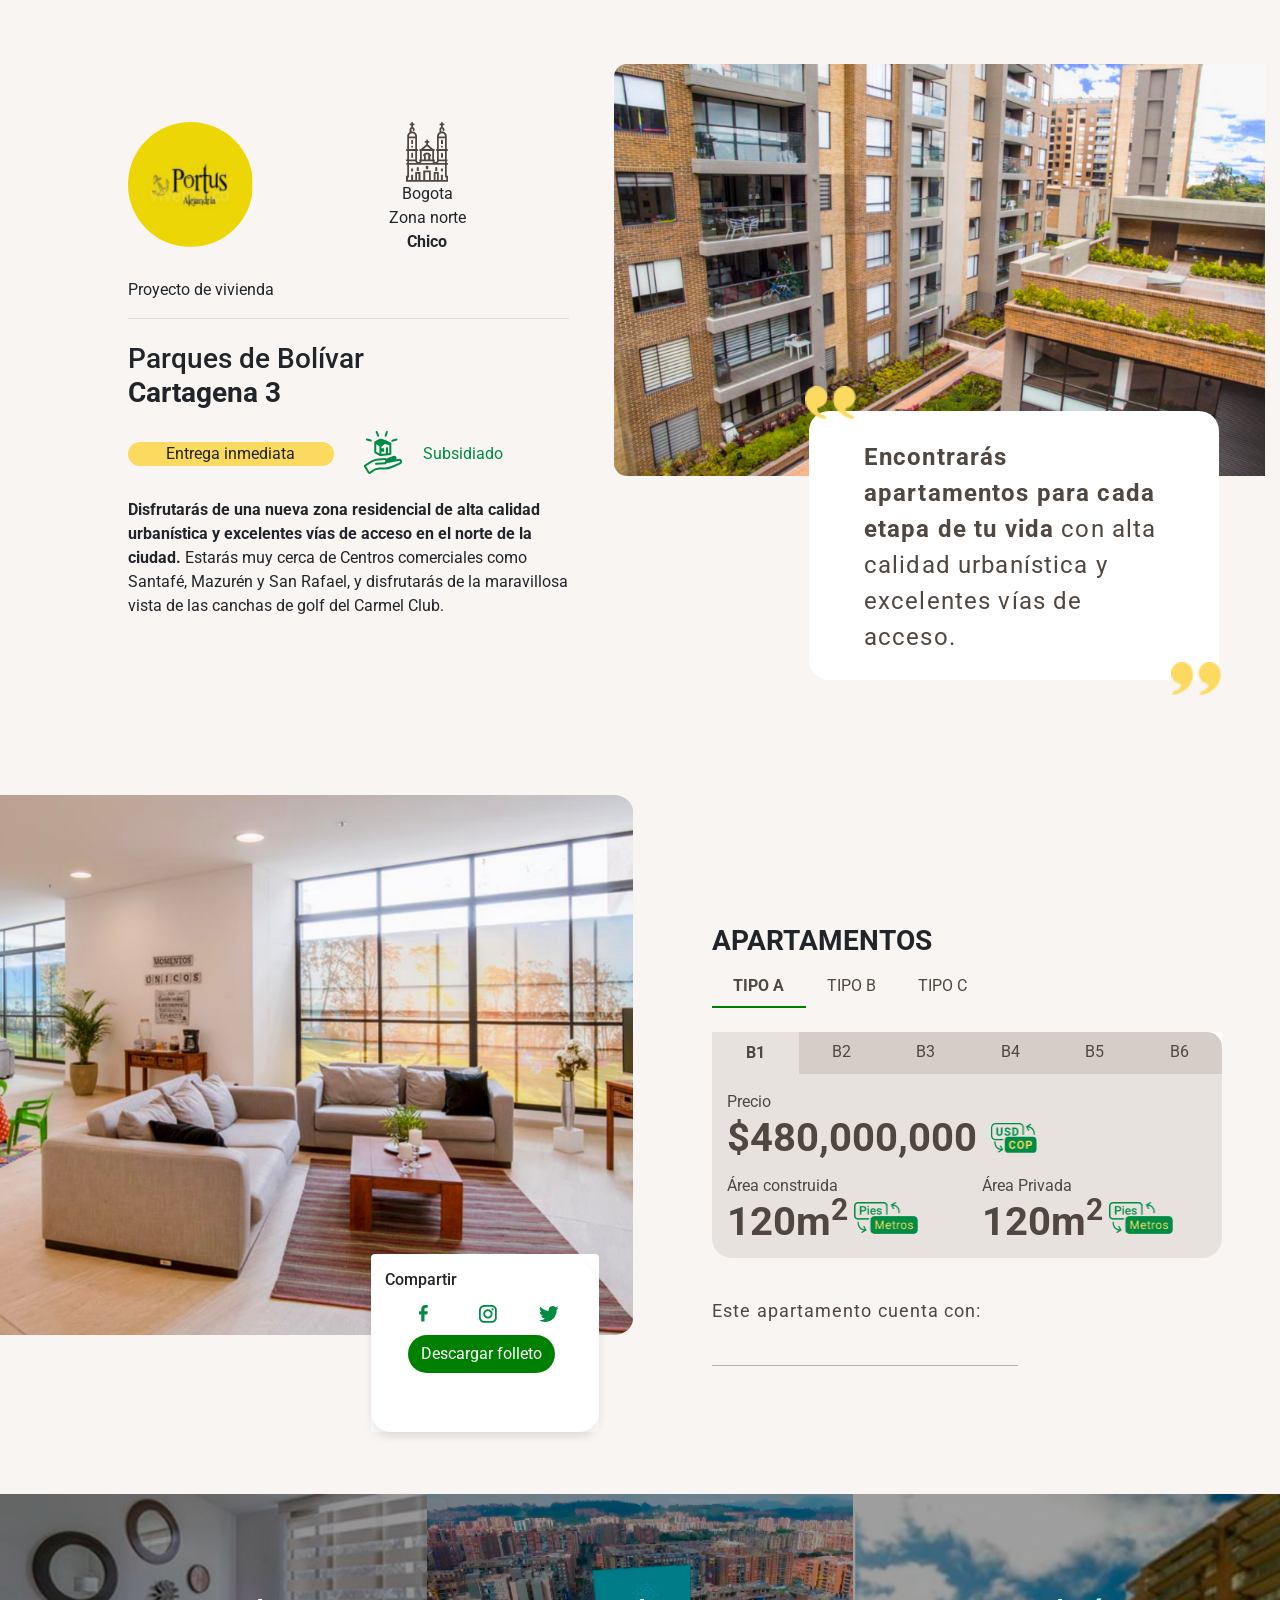
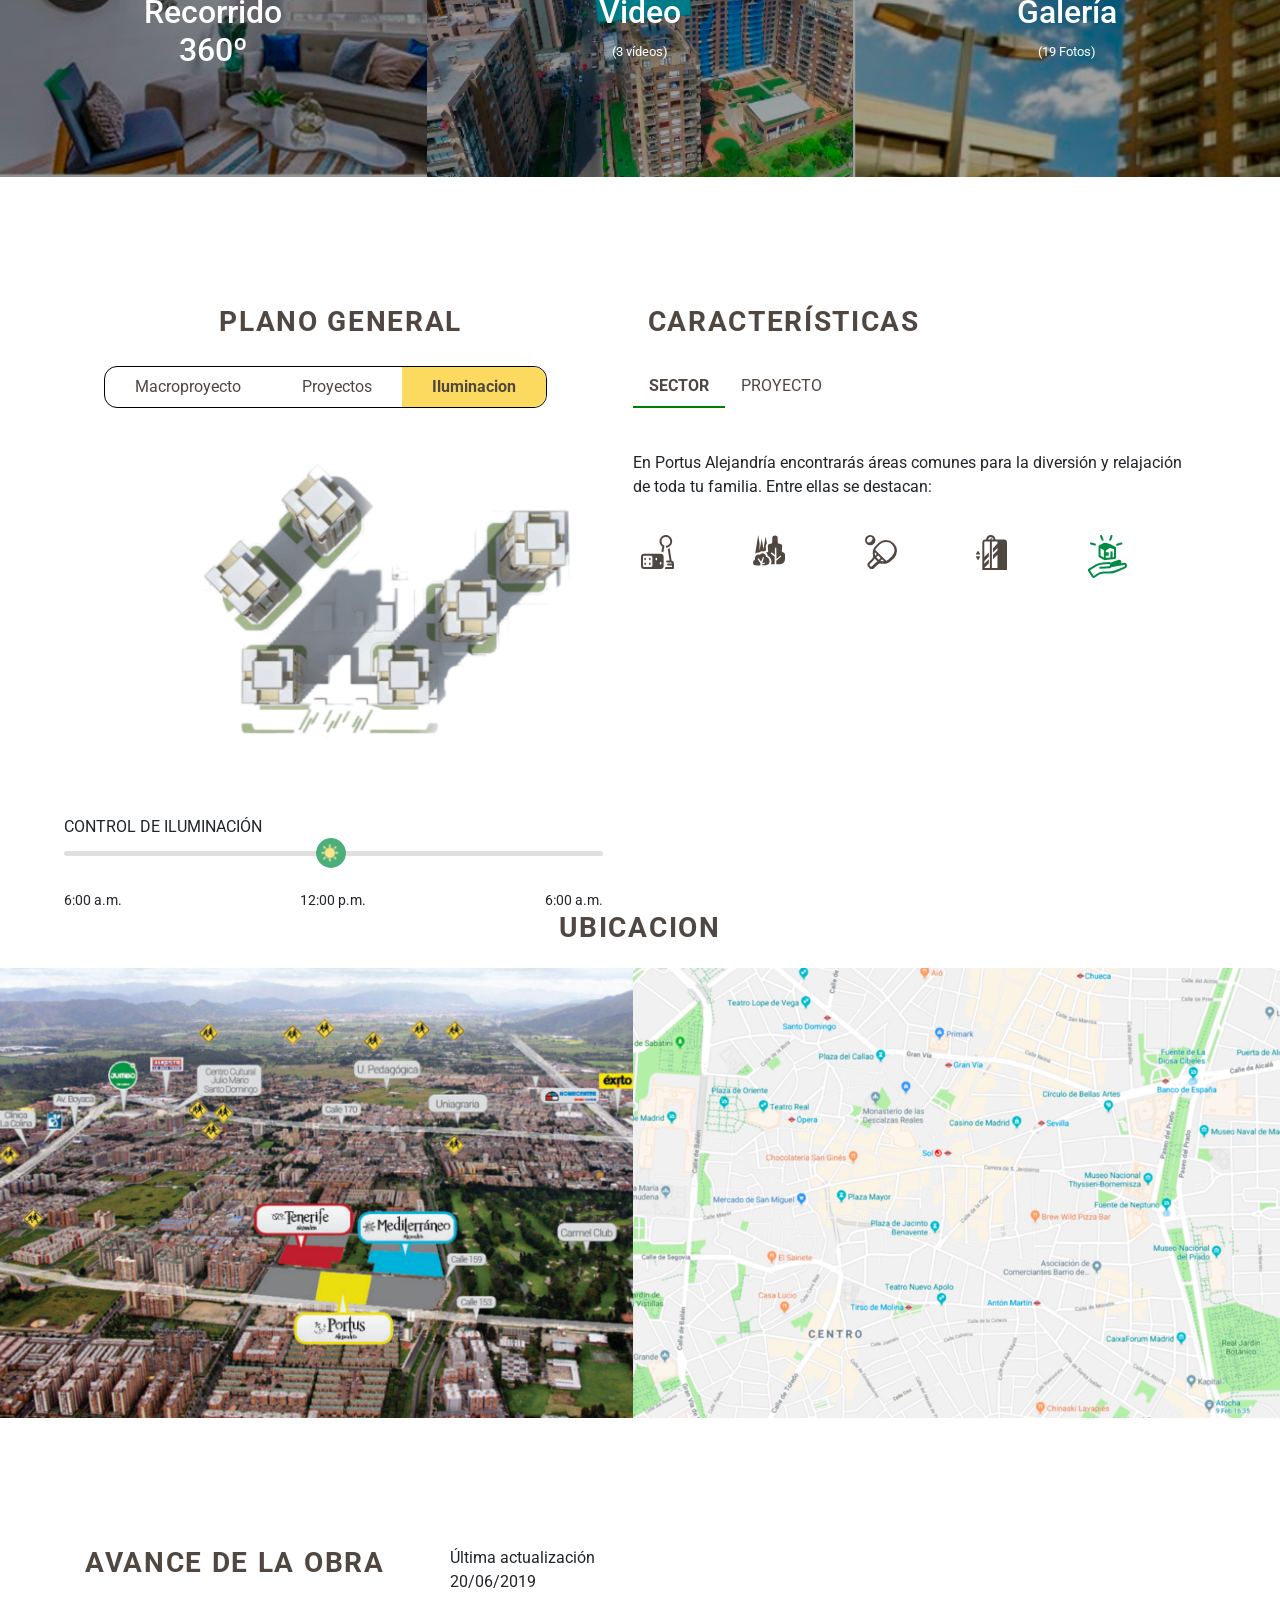
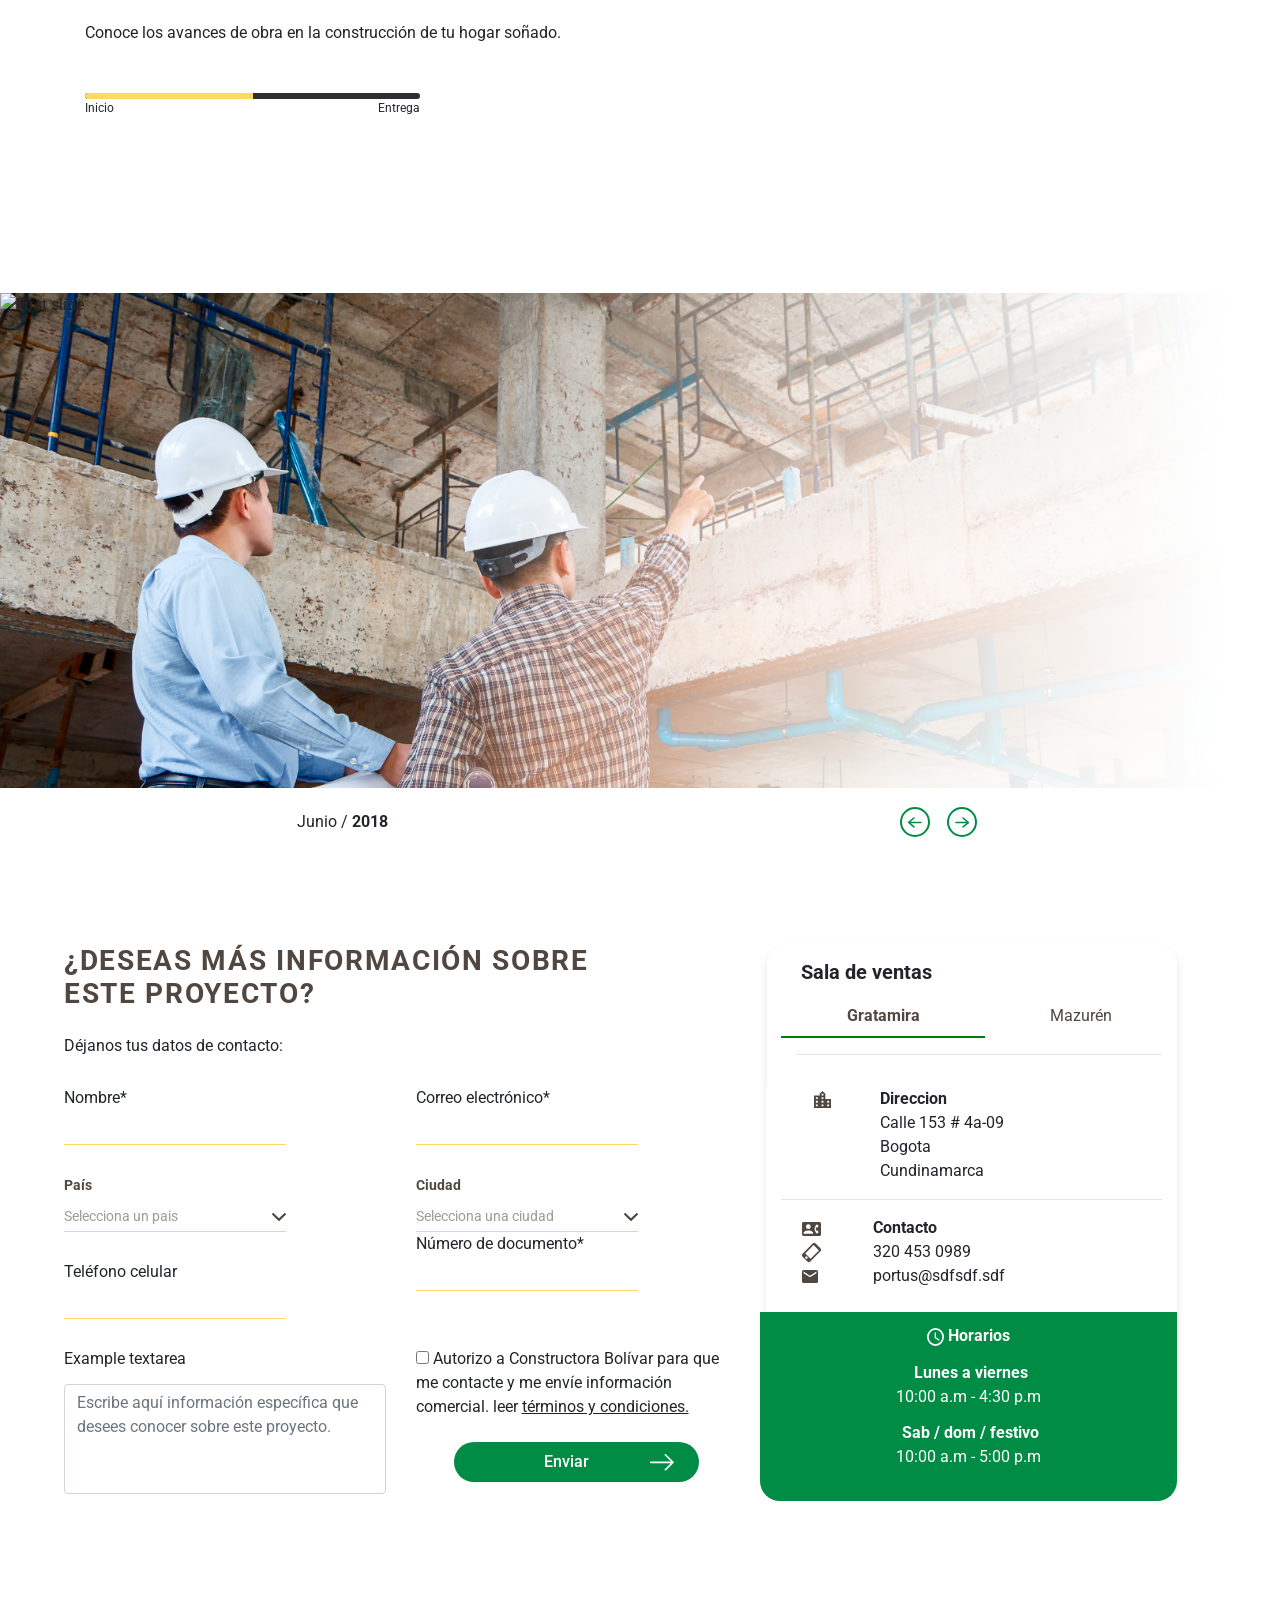
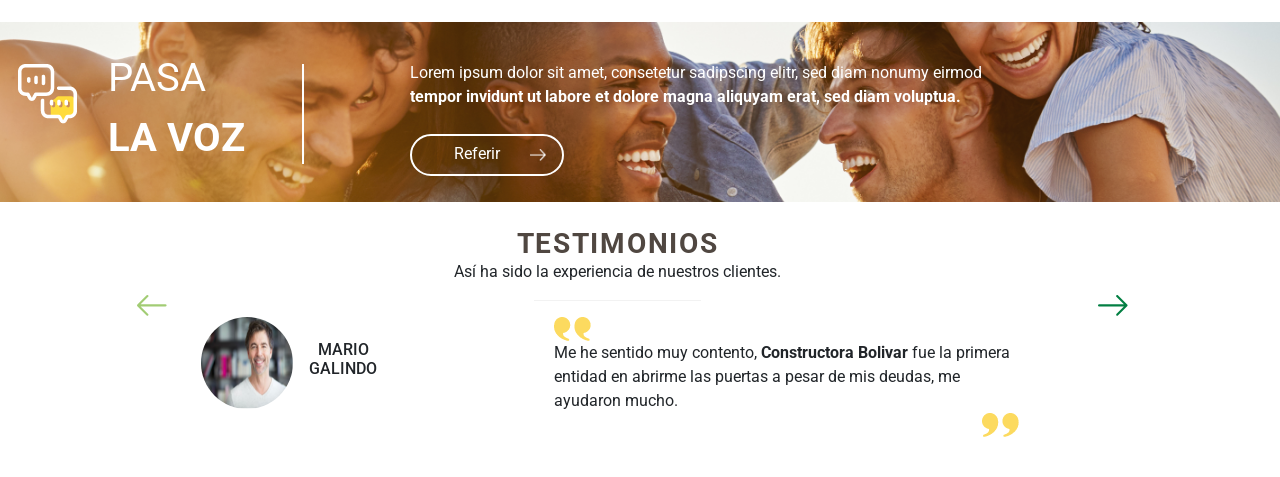
==== commit dc3263cd: "Ajustes de interna de proyectos, Ajustes en 90%: Kevin Daniel Pineda" ====
--- a/App/html/interna-proyectos.html
+++ b/App/html/interna-proyectos.html
@@ -421,7 +421,7 @@
                     </div>
                 </div>
                 <br>
-                <div>
+                <div class="for-margin-bot-content-proyectos">
                     <div class="col-12 tab-content tabd__content__cards__aptos" id="nav-tabContent">
                         <div class="card tab-pane fade show active row" role="tabpanel" id="tipoA">
                             <ul class="nav nav-pills nav-fill navtops child__tabs">
@@ -1386,16 +1386,26 @@
                                                         class="icon__apto__project__metros float__left__project">
                                                 </a>
                                             </div>
-                                        </div>
+
+                                        </div>
+
                                     </div>
+
                                 </div>
 
                             </div>
-                        </div>
-
-                    </div>
-                </div>
-                <div id="tooltipStaticBox1" class="static__tooltip">
+
+                        </div>
+                    </div>
+
+                </div>
+                <span class="text-this-apartament-acount-interna-proyectos"> Este apartamento cuenta con:</span>
+                    <div class="contariner-icons-content-apartaments-proyectos">
+
+                    </div>
+
+            
+      <!--       <div id="tooltipStaticBox1" class="static__tooltip">
                     Balcón en zona social con punto de gas para BBQ y otro junto a alcoba principal.
                 </div>
                 <div id="tooltipStaticBox2" class="static__tooltip">
@@ -1507,7 +1517,7 @@
                             }
                         </script>
                     </div>
-                </div>
+                </div> -->
             </div>
         </div>
         <div class="row w__card_apartamentos__responsive"
@@ -1829,8 +1839,8 @@
     <!-- Form -->
     <div class="container__form">
         <div class="row">
-            <div class="col-sm-12 col-md-6 col-lg-6 col-xl-6 form__responsive__sala">
-                <div class="row">
+            <div class="col-sm-12 col-md-7 col-lg-7 col-xl-7 form__responsive__sala">
+                <div class="row form__responsive__sala">
                     <div class="col-10">
                         <p class="plano__title__caracteristicas">
                             ¿DESEAS MÁS INFORMACIÓN SOBRE ESTE PROYECTO?
@@ -1985,10 +1995,10 @@
 
             <!-- Card -->
 
-            <div class="col-sm-12 col-md-6 col-lg-6 col-xl-6 sala__ventas__container">
+            <div class="col-sm-12 col-md-5 col-lg-5 col-xl-5 sala__ventas__container">
                 <div class="card sala__ventas__card --card__sala__ventas">
                     <div class="card-body">
-                        <h5 class="card-title sala__ventas__title__resp"><b>Sala de ventas</b></h5>
+                        <h5 class="card-title sala__ventas__title__resp"><b class="-pdd-left-mid">Sala de ventas</b></h5>
                         <ul class="nav nav-pills nav-fill navtops sala__ventas__title__resp">
                             <li class="nav-item">
                                 <a class="nav-link active" href="#saladeventa1" aria-selected="true"
@@ -2032,7 +2042,7 @@
                                     </div>
 
                                     <div class="sala__text__container">
-                                        <div class="container">
+                                        
                                             <div class="row">
                                                 <div class="col-1">
 
@@ -2076,12 +2086,11 @@
                                                 </div>
                                             </div>
 
-                                            <div class="container">
                                                 <br>
-                                            </div>
+                                           
 
                                             <div class="row">
-                                                <div class="col-12">
+                                                <div class="col-12 content-100-sin-pdd">
                                                     <div class="w__horarios__sala --card2__sala__ventas">
                                                         <div class="row sala__ventas__info__horario">
                                                             <div class="col-12 sala__ventas__card_inf">
@@ -2108,7 +2117,7 @@
                                                 </div>
                                             </div>
 
-                                        </div>
+                                        
                                     </div>
                                 </div>
                             </div>
@@ -2323,13 +2332,13 @@
                                     <h6 class="testimonio__nombre">MARIO <br> GALINDO</h6>
                                 </div>
                                 <div class="col-7">
-                                    <img class="comillas_izq" src="../assets/images/Group 85.png" alt="">
+                                    <img class="comillas_izq" src="../assets/images/Path 1216.png" alt="">
                                     <br>
                                     <p>Me he sentido muy contento,
                                         <strong>Constructora Bolivar</strong>
                                         fue la primera
                                         entidad en abrirme las puertas a pesar de mis deudas, me ayudaron mucho.</p>
-                                    <img class="comillas_dere" src="../assets/images/Path 1216.png" alt="">
+                                    <img class="comillas_dere" src="../assets/images/Group 85.png" alt="">
                                 </div>
 
                             </div>
@@ -2380,54 +2389,6 @@
 
 
 
-
-
-
-
-
-
-
-
-
-
-
-
-
-    <!--Comienza "Boletin"-->
-
-    <div class="fondo__boletin">
-        <div class="row">
-            <div class="col-sm-12 col-md-8 col-lg-6 col-xl-4">
-                <p class="boletin boletin__resposive">
-                    <span class="titulo_boletin">INSCRÍBETE A NUESTRO BOLETÍN</span><br>
-                    <span class="texto_boletin">Conoce todo lo que tenemos para ayudarte a cumplir tus
-                        sueños.</span>
-                </p>
-            </div>
-            <div class="col-sm-12 col-md-8 col-lg-6 col-xl-4 boletin__resposive__input">
-                <input class="correo" type="text" value="" placeholder="Escribe tu correo Electrónico">
-                <hr class="separador__correo">
-            </div>
-            <div class="col-sm-12 col-md-8 col-lg-6 col-xl-4 boletin__resposive__input">
-                <button class="boton_boletin btn__boletin">
-                    <span class="texto_btn_boletin">Inscribirme</span>
-                    <img class="flecha_dere_boletin" src="../assets/images/right-arrow(2)-1.png" alt="">
-                </button>
-            </div>
-        </div>
-    </div>
-    <!--Finaliza "Boletin"-->
-
-
-
-
-
-
-
-
-
-
-
     <script src="https://code.jquery.com/jquery-3.3.1.slim.min.js"
         integrity="sha384-q8i/X+965DzO0rT7abK41JStQIAqVgRVzpbzo5smXKp4YfRvH+8abtTE1Pi6jizo"
         crossorigin="anonymous"></script>
--- a/App/css/index.css
+++ b/App/css/index.css
@@ -120,6 +120,9 @@
 .-hr-border-right { border-right: solid 1px rgba(255, 255, 255, 1); padding-right: 10px;}
 .-subtext-card-back { font-size: 10px; color: white; text-align: center; padding-left: 15px;}
 .-pdd-left-small { padding-left: 10px !important;}
+.-pdd-left-mid { padding-left: 20px !important; }
+
+
 .-zona {
     font-weight: 400;
 }
@@ -1539,6 +1542,18 @@
 .container__form {
     margin-top: 5%;
     margin-bottom: 10%;
+    padding-left: 5%;
+}
+.text-this-apartament-acount-interna-proyectos { 
+    color: #504741; font-size: 1.4vw; font-weight: 400; letter-spacing: 1.08px; 
+}
+.contariner-icons-content-apartaments-proyectos { 
+    width: 60%;
+    padding: 20px; 
+    border-bottom: solid 1px #B9B3AD;
+}
+.for-margin-bot-content-proyectos { 
+    margin-bottom: 40px;
 }
 
 .sala__ventas__container {
@@ -1547,6 +1562,7 @@
     padding-right: 0% !important;
 }
 .sala__ventas__card {
+    width: 80%;
     background: #FFFFFF 0% 0% no-repeat padding-box !important;
     box-shadow: 0px 5px 9px #0000001A !important;
     border-radius: 80px;
@@ -2117,8 +2133,7 @@
 }
 
 .card-body {
-
-    padding: 1rem !important;
+    padding: 1rem 0 0 0.9rem !important;
     border-bottom-left-radius: 1.25rem !important;
     border-bottom-right-radius: 1.25rem !important;
 }
@@ -2140,7 +2155,10 @@
     -moz-border-radius: 13px 13px 13px 13px;
     -webkit-border-radius: 13px 13px 13px 13px;
 }
-
+.content-100-sin-pdd {
+    width: 100%;
+    padding: 0 !important;
+}
 .icon__subsidio__proyectos {
     float: left;
     margin-top: -5%;
@@ -2328,6 +2346,7 @@
     .form__responsive__sala {
         justify-content: center;
         margin-left: 16%;
+        padding-left: 5% !important;
     }
     .w__card_apartamentos {
         display: none !important;
@@ -2356,13 +2375,12 @@
         margin-top: 10%;
     }
     .w__horarios__sala {
+        width: 100% !important;
         text-align: center;
         color: #FFFFFF;
         background: #008C44;
-        width: 130%;
-        height: 121%;
-        position: relative;
-        right: 20px;
+        
+      
         border-radius: 0% 0% 15% 15%;
     } 
     .card__home__responsive__actions {
@@ -2404,7 +2422,8 @@
     color: #ffffff !important;
     border: 2px solid #ffffff !important;
     border-radius: 25px !important;
-    width: 100% !important;
+    width: 25% !important;
+    margin-top: 25px;
 }
 .flecha__dere__referir__refactor {
     width: 13%;
@@ -2450,10 +2469,10 @@
     text-align: center;
     color: #FFFFFF;
     background: #008C44;
-    width: 130%;
-    height: 121%;
-    position: relative;
-    right: 20px;
+    width: 98%;
+    height: 120%;
+    margin: 0 0 0 auto;
+
     border-radius: 0% 0% 15% 15%;
 }
 .w__card_apartamentos__responsive{
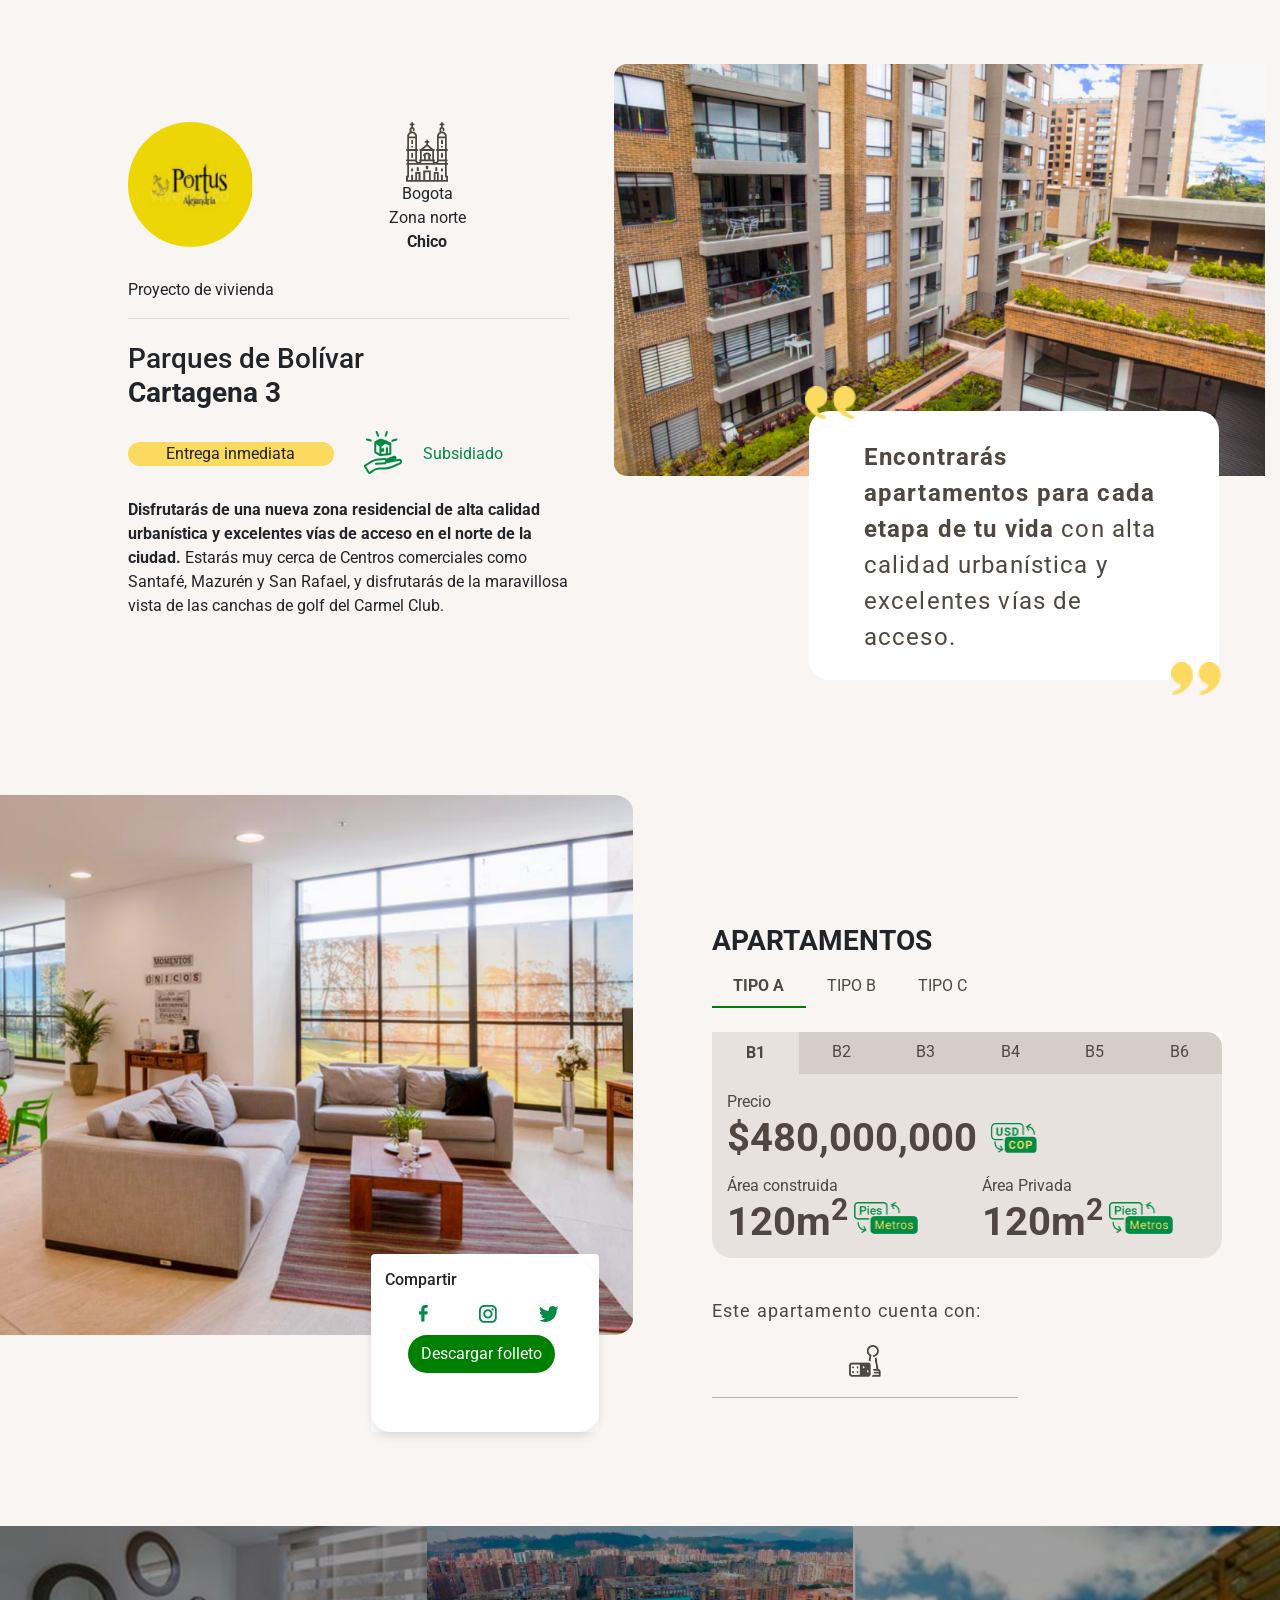
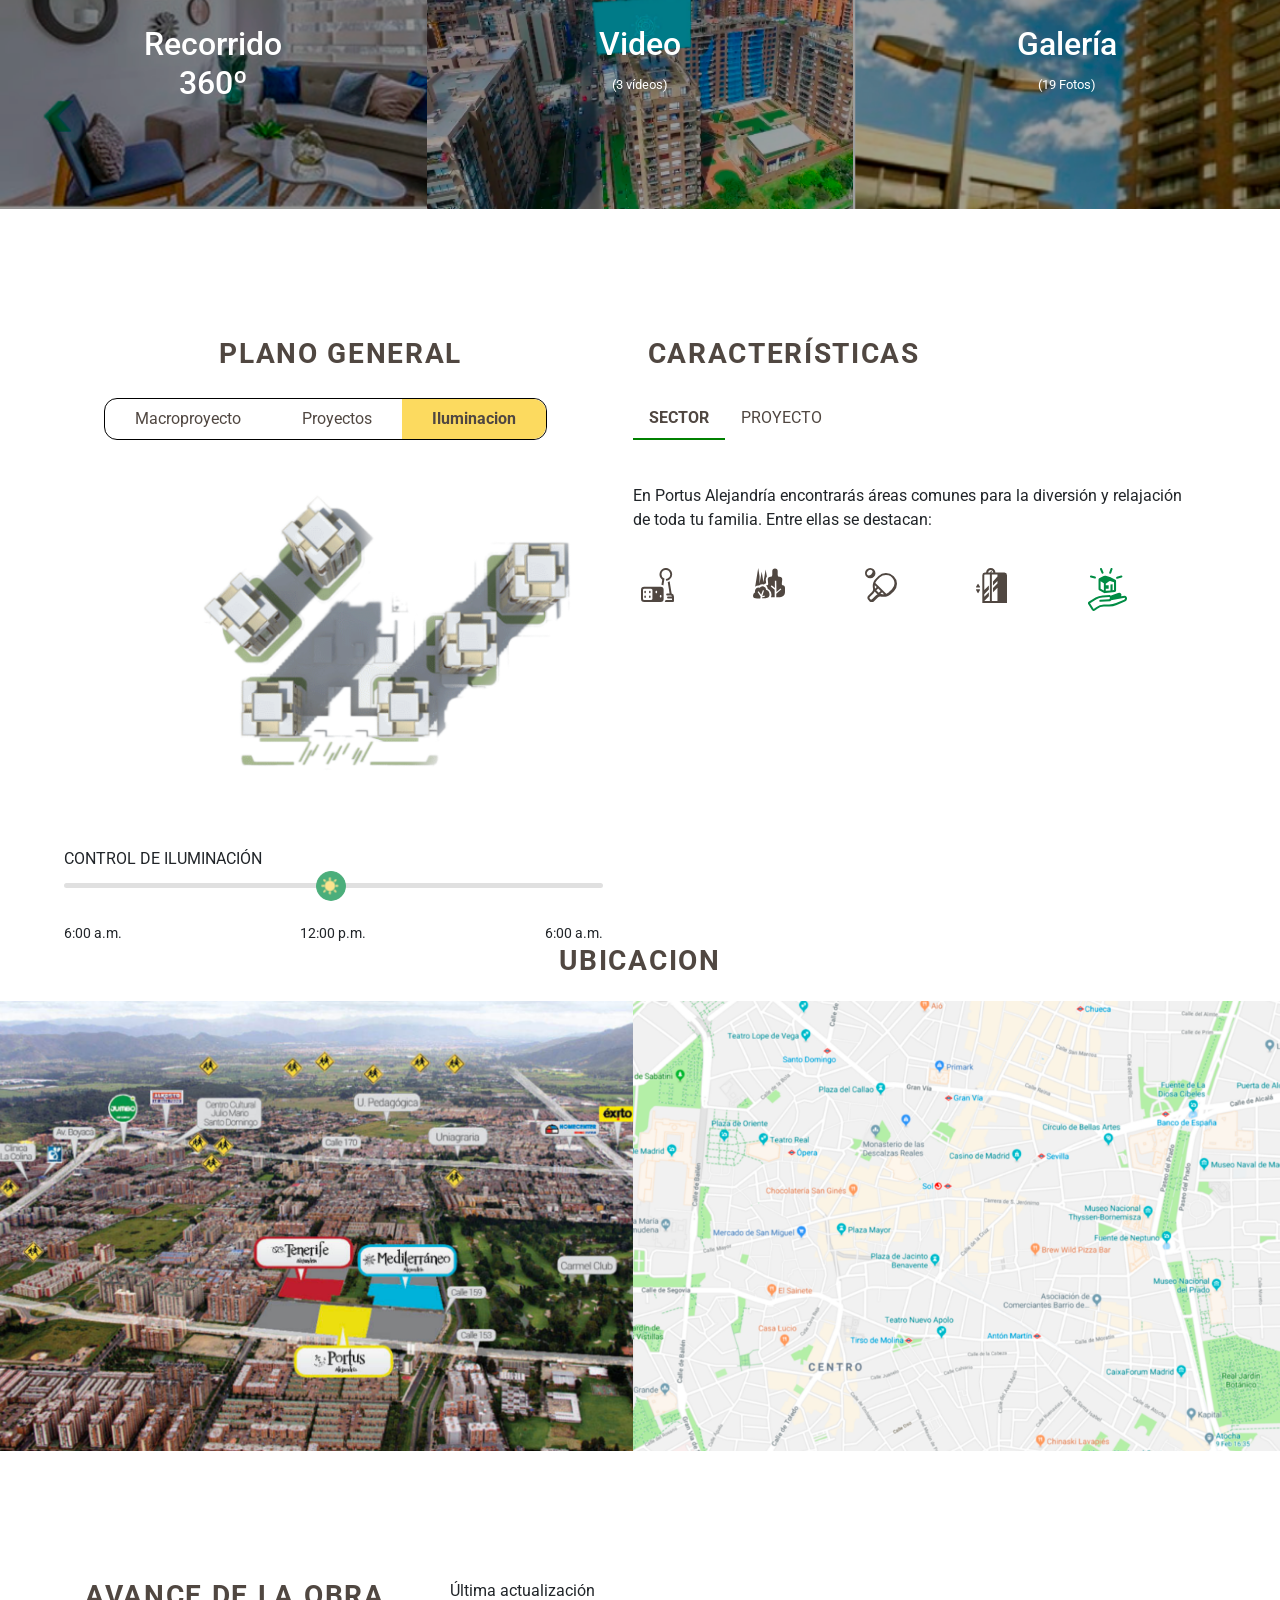
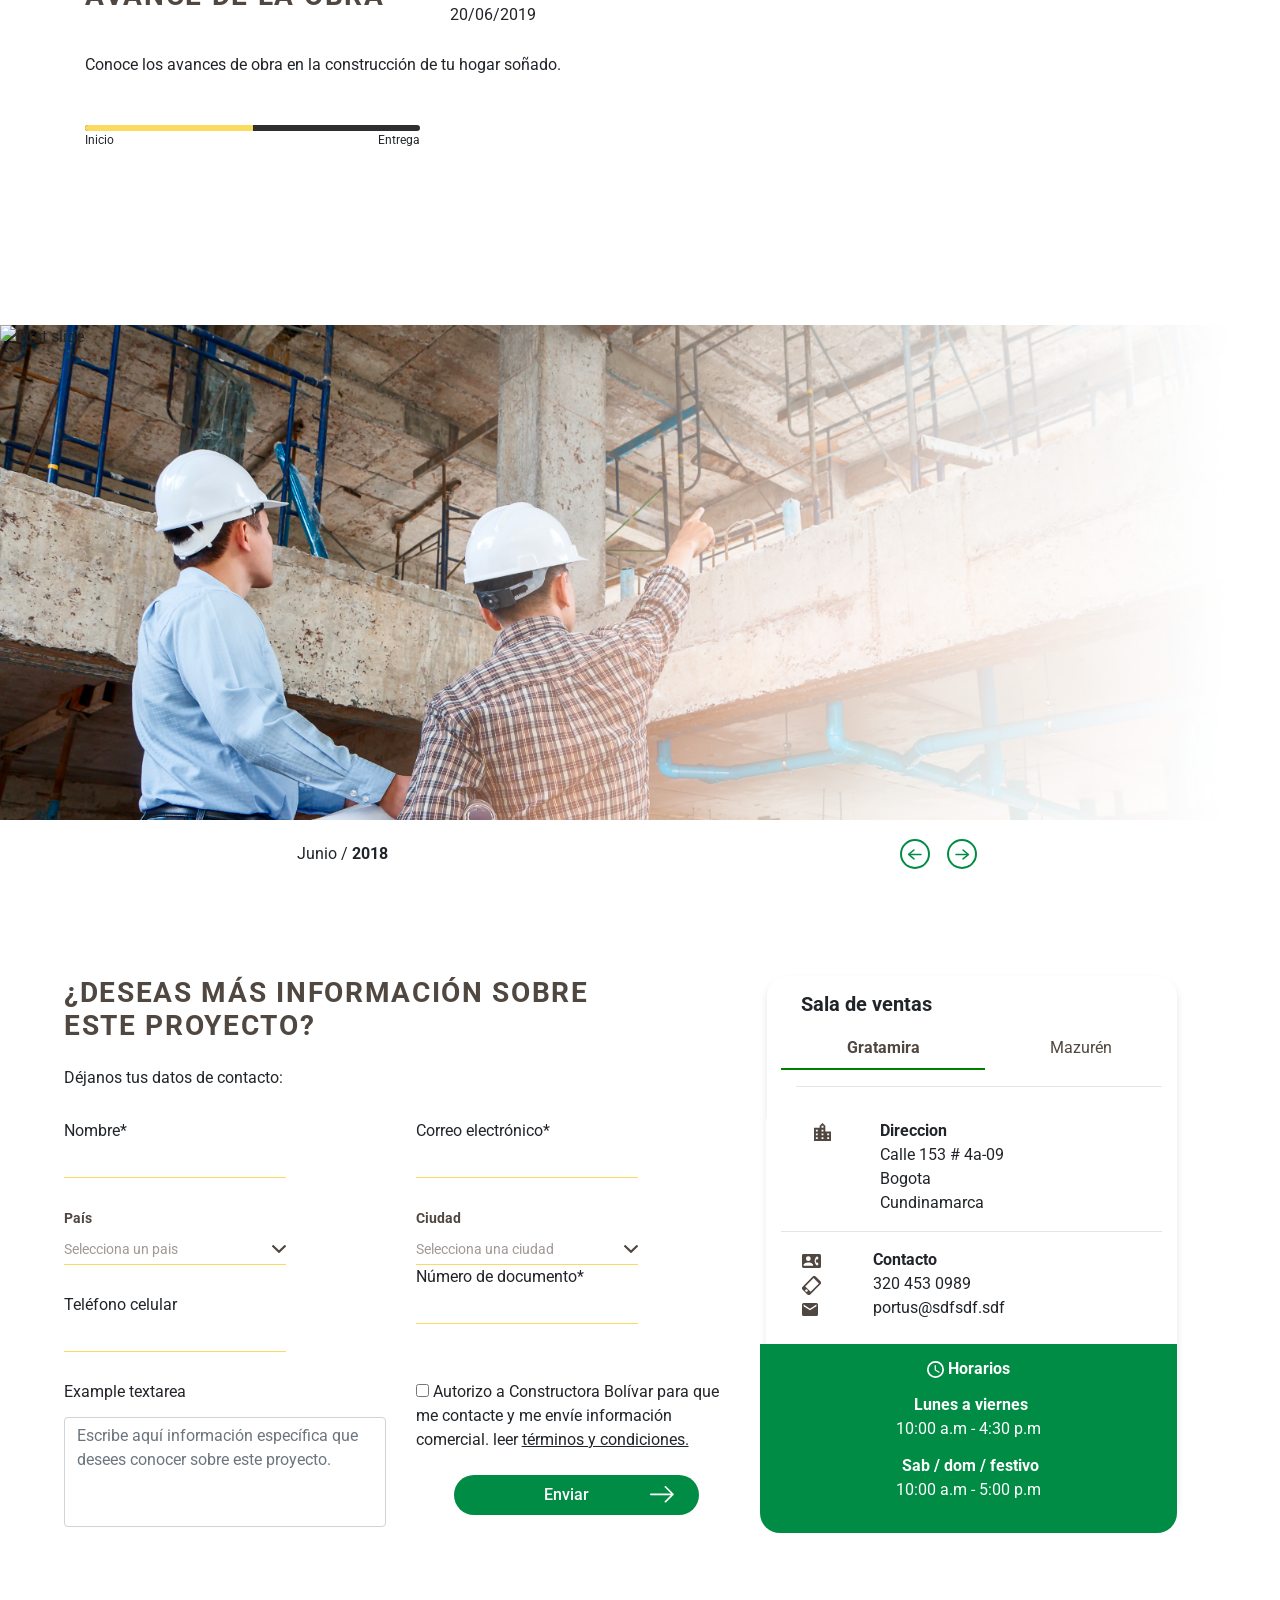
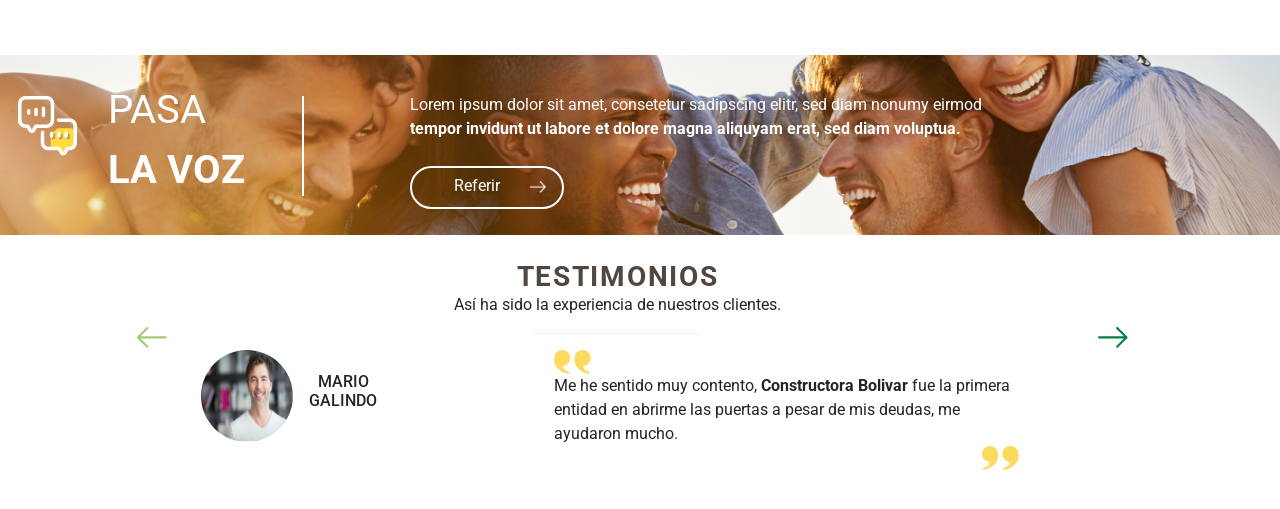
==== commit 37e2a832: "Avance de los ajustes de la interna de proyectos 95%" ====
--- a/App/html/interna-proyectos.html
+++ b/App/html/interna-proyectos.html
@@ -1401,7 +1401,14 @@
                 </div>
                 <span class="text-this-apartament-acount-interna-proyectos"> Este apartamento cuenta con:</span>
                     <div class="contariner-icons-content-apartaments-proyectos">
-
+                            <div class="row-container-icons-content-apartament-proyectos">
+                            <div class="tooltip top">Posa el ratón encima de mi
+                                <span class="tiptext">Texto del tooltip</span>
+                            </div>
+                            <span class="tooltip top"> sadad</span>
+                            <img src="../assets/images/Group 1530@2x.png" class="class-images-for-tooltip-orange" alt="">
+
+                            </div>
                     </div>
 
             
@@ -1997,7 +2004,7 @@
 
             <div class="col-sm-12 col-md-5 col-lg-5 col-xl-5 sala__ventas__container">
                 <div class="card sala__ventas__card --card__sala__ventas">
-                    <div class="card-body">
+                    <div class="card-body ">
                         <h5 class="card-title sala__ventas__title__resp"><b class="-pdd-left-mid">Sala de ventas</b></h5>
                         <ul class="nav nav-pills nav-fill navtops sala__ventas__title__resp">
                             <li class="nav-item">
--- a/App/css/index.css
+++ b/App/css/index.css
@@ -1551,6 +1551,14 @@
     width: 60%;
     padding: 20px; 
     border-bottom: solid 1px #B9B3AD;
+    display: flex; 
+    flex-direction: column;
+}
+.row-container-icons-content-apartament-proyectos { 
+    width: 100%;
+    display: flex;
+    flex-direction: row;
+    justify-content: space-around;
 }
 .for-margin-bot-content-proyectos { 
     margin-bottom: 40px;
@@ -1562,11 +1570,12 @@
     padding-right: 0% !important;
 }
 .sala__ventas__card {
-    width: 80%;
+    width:80%;
     background: #FFFFFF 0% 0% no-repeat padding-box !important;
     box-shadow: 0px 5px 9px #0000001A !important;
     border-radius: 80px;
 }
+
 .sala__text__container{
     background: #FFFFFF;
 }
@@ -1575,6 +1584,9 @@
     color: #FFFFFF;
     background: #008C44;
 
+}
+.class-images-for-tooltip-orange { 
+    width: 2.5vw;
 }
 
 .texto__apartamentos1{
@@ -1934,6 +1946,33 @@
 .card__content__less__1000 {
     display: none;
 }
+.tooltip {
+    position: relative;
+    display: inline-block;
+    border-bottom: 1px dotted black;
+}
+.tooltip .tiptext {
+    visibility: hidden;
+    width: 120px;
+    background-color: black;
+    color: #fff;
+    text-align: center;
+    border-radius: 3px;
+    padding: 6px 0;
+    position: absolute;
+    z-index: 1;
+    box-shadow: 0 5px 10px rgba(0, 0, 0, 0.2);
+}
+.tooltip .tiptext::after {
+    content: "";
+    position: absolute;
+    border-width: 5px;
+    border-style: solid;
+}
+.tooltip:hover .tiptext {
+    visibility: visible;
+}
+
 @media (max-width: 1000px) {
     #card__sala__ventas {
         display: none;
@@ -2136,6 +2175,7 @@
     padding: 1rem 0 0 0.9rem !important;
     border-bottom-left-radius: 1.25rem !important;
     border-bottom-right-radius: 1.25rem !important;
+    width: 100%;
 }
 
 .home__container__proyectos {
@@ -2633,6 +2673,14 @@
         margin-top: -10% !important;
     }
 } 
+@media (max-width:767px){
+    .sala__ventas__card {
+    width:100%;
+    margin-top: 30px;
+  
+}
+}
+
 
 /* 
 @media (max-width: 1024px) {
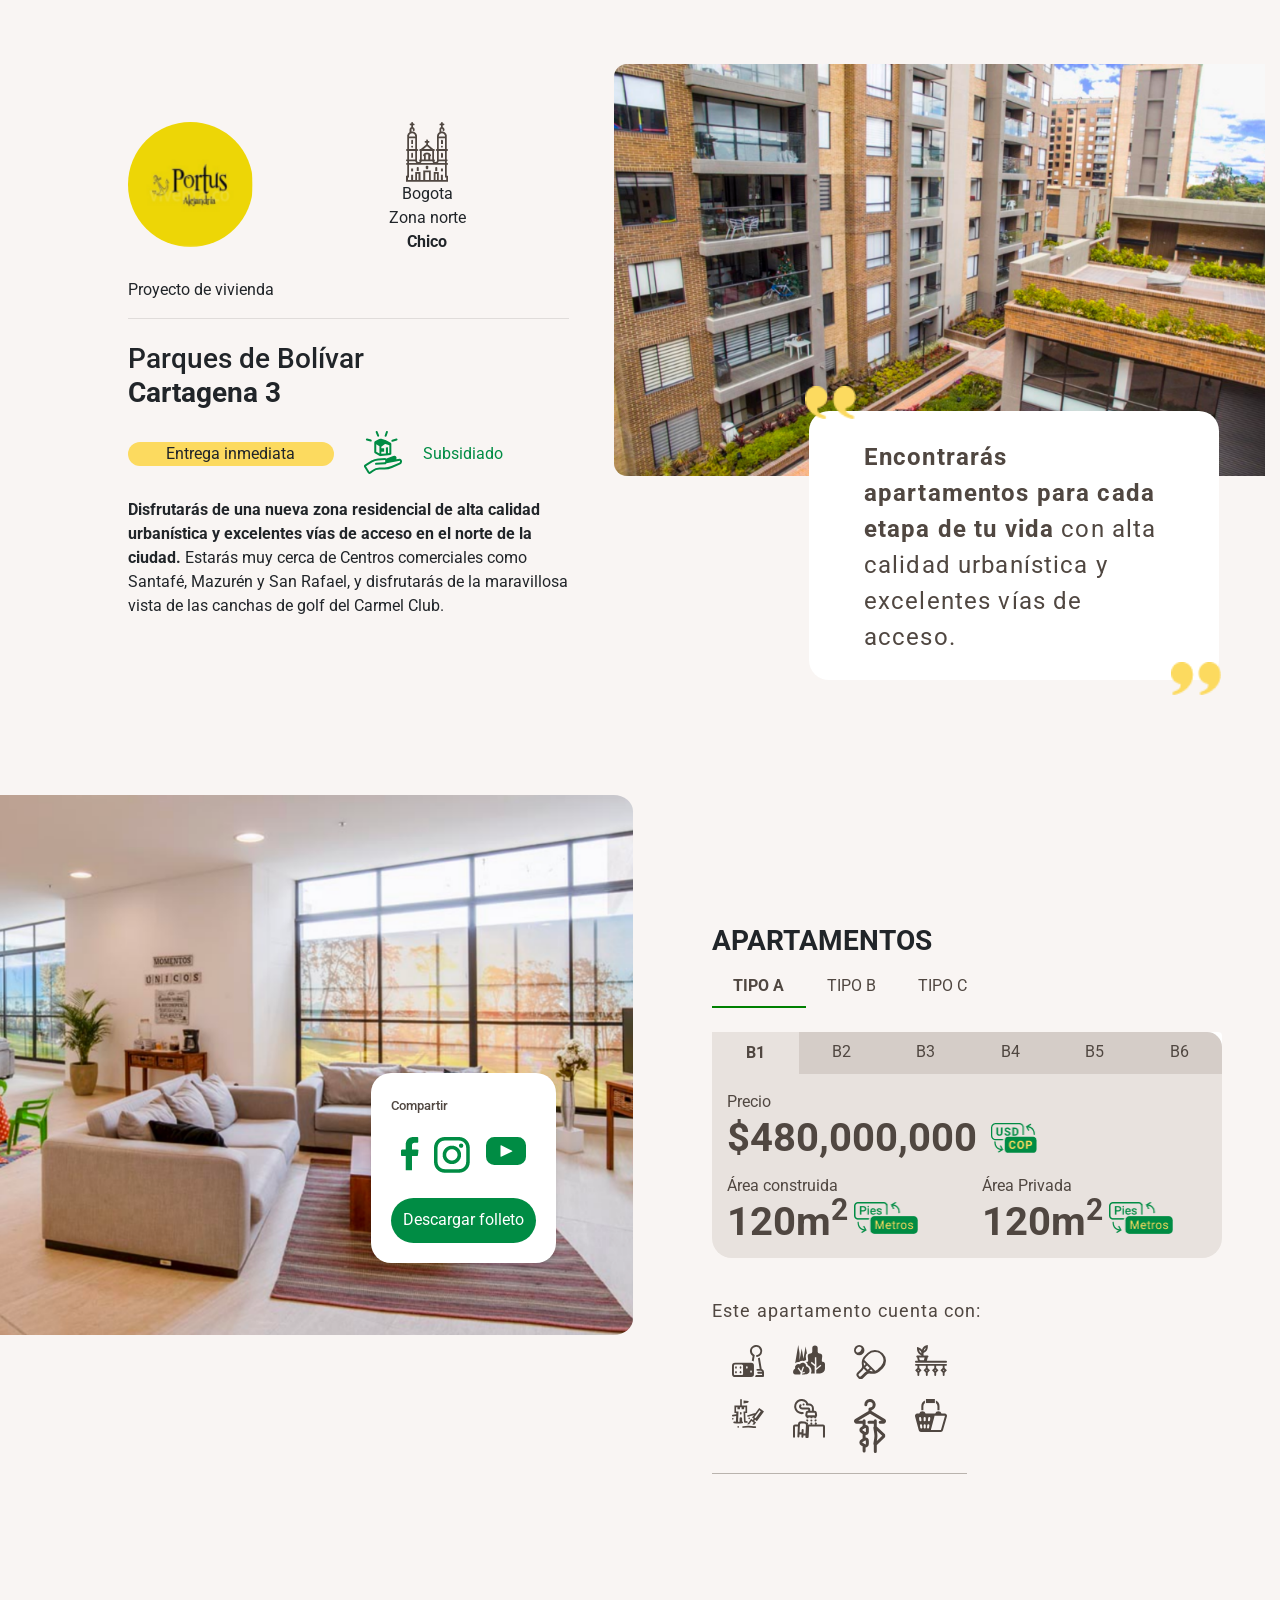
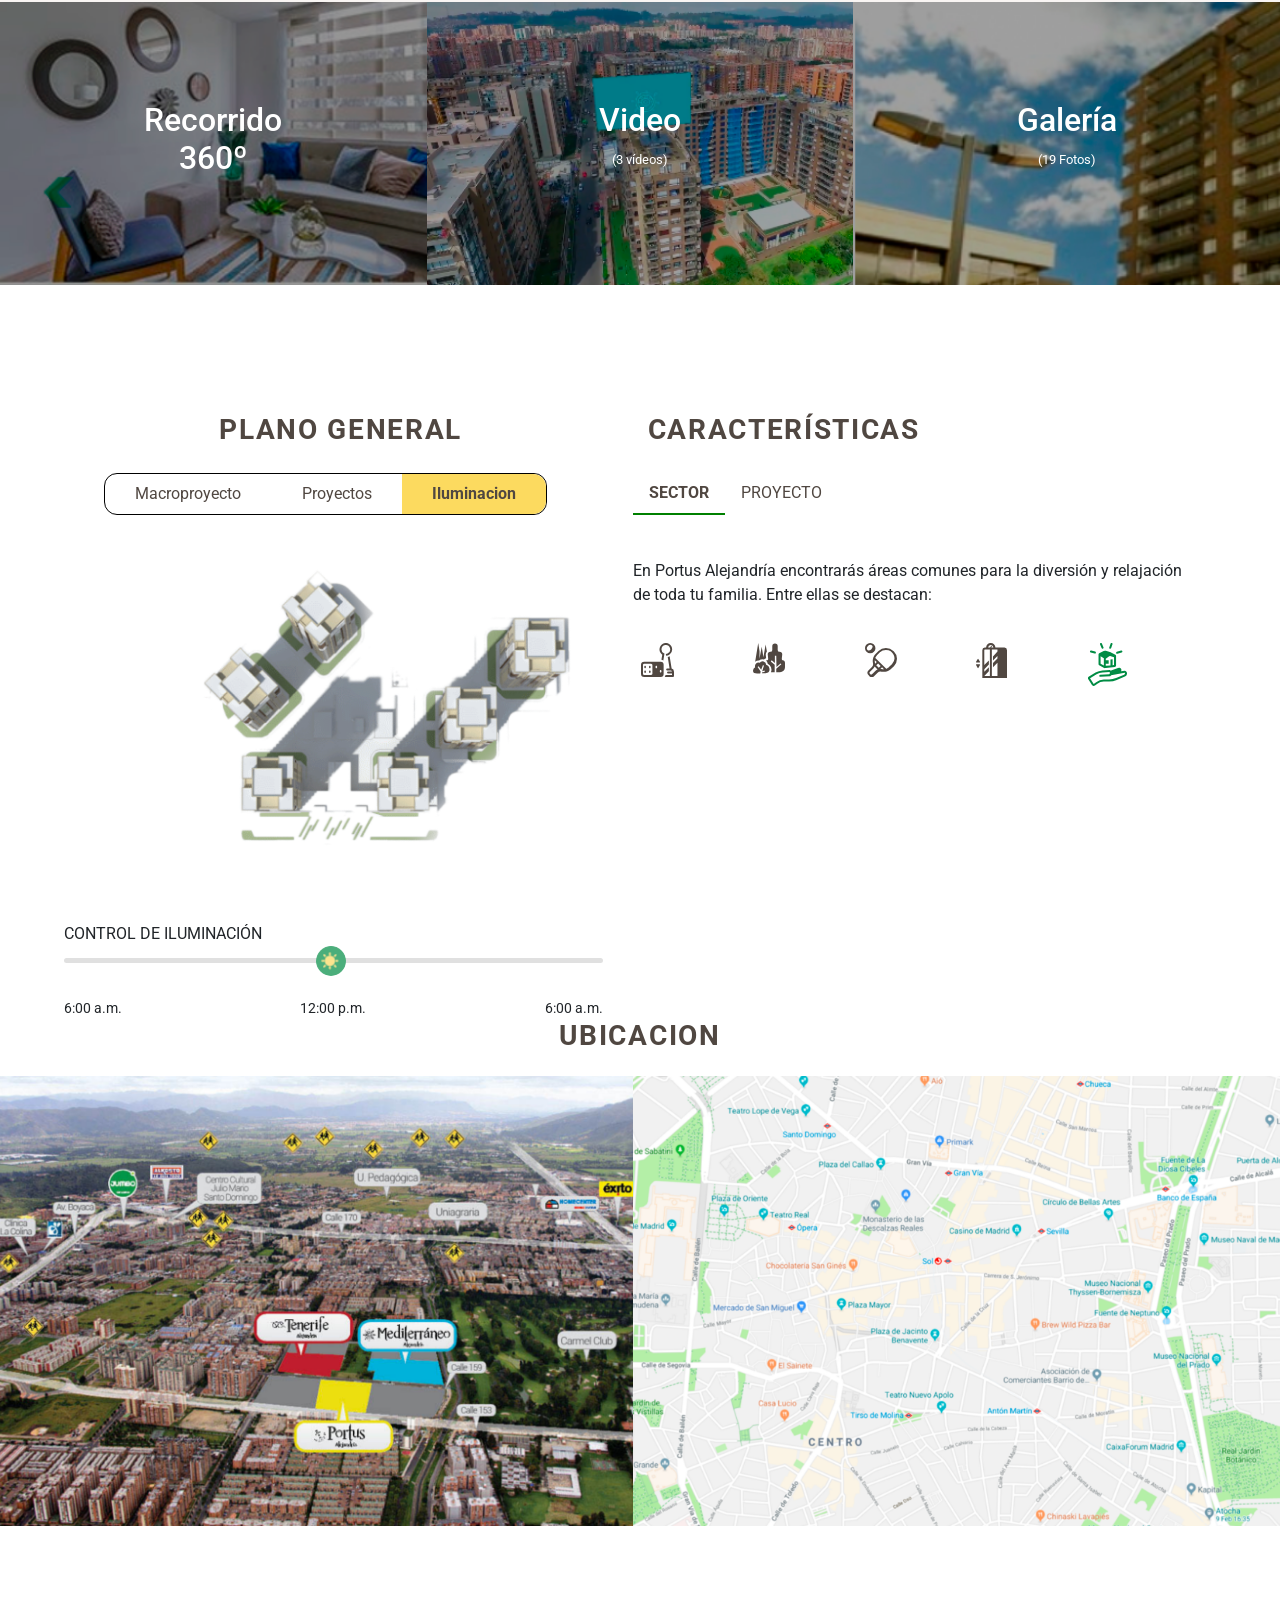
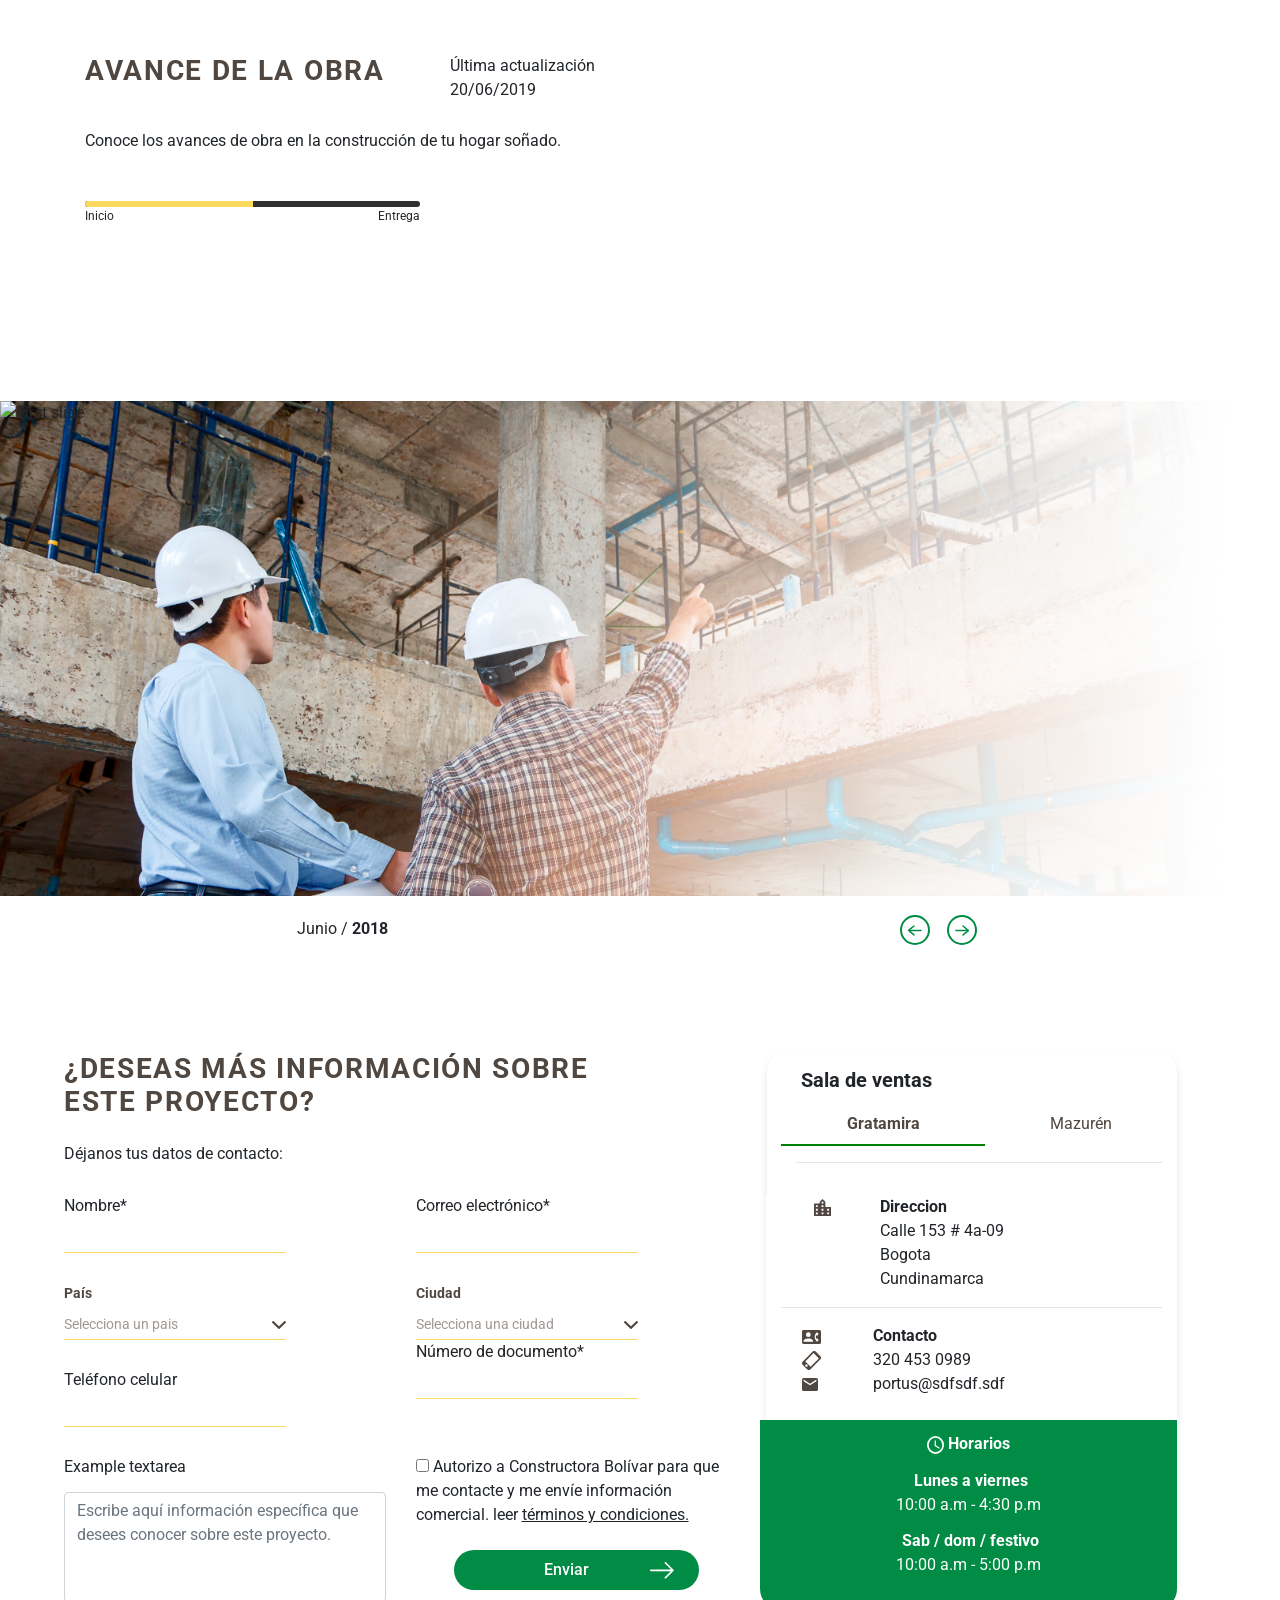
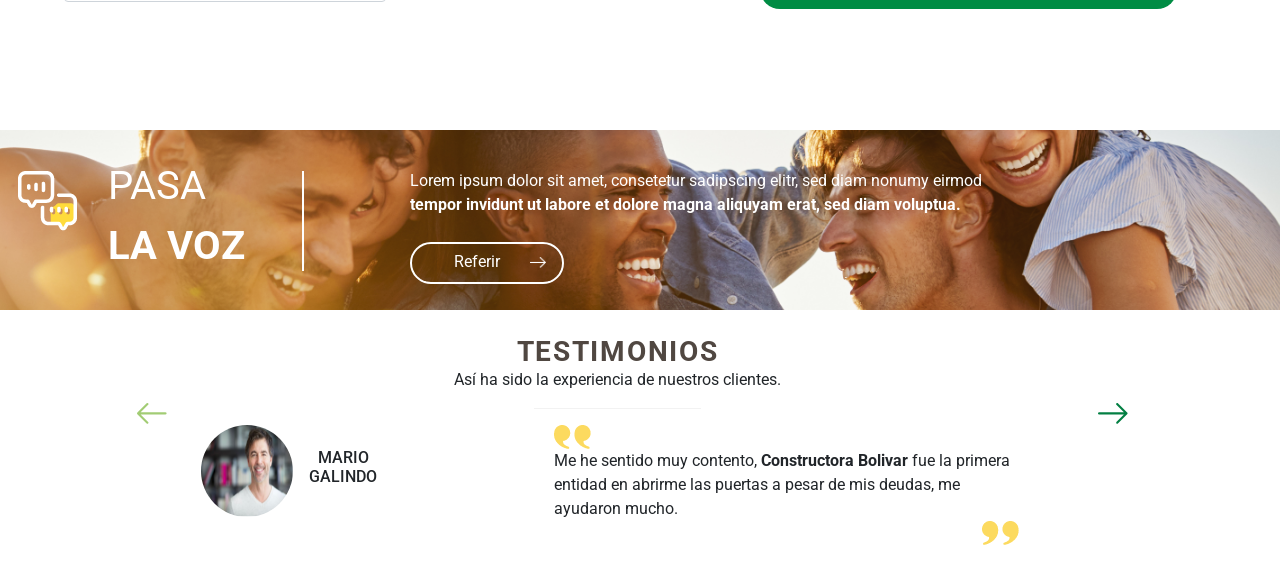
==== commit 5505a2ca: "ajustes proyectos 100%: Kevin Daniel Pineda" ====
--- a/App/html/interna-proyectos.html
+++ b/App/html/interna-proyectos.html
@@ -370,31 +370,20 @@
 
         <div class="row" style="padding-bottom: 10%">
             <div class="col-sm-12 col-md-12 col-lg-6 col-xl-6 background__image__apartament">
-                <div class="card w__card_apartamentos">
-
-                    <div class="card-body w__card_apartamentos__border">
-                        <h6 class="card-title">Compartir</h6>
-                        <div class="container">
-                            <div class="row icons__folleto__descargar">
-                                <div class="col-sm-4">
-                                    <img src="../assets/images/icon-fb.png" alt="">
-                                </div>
-                                <div class="col-sm-4">
-                                    <img src="../assets/images/icon-ist.png" alt="">
-                                </div>
-                                <div class="col-sm-4">
-                                    <img src="../assets/images/icon-tw.png" alt="">
-                                </div>
-                            </div>
-                            <div class="row">
-                                <div class="col-12">
-                                    <button type="button" class="btn boton__descargar__folleto">
-                                        Descargar folleto
-                                    </button>
-                                </div>
-                            </div>
-                        </div>
-                    </div>
+                <div class="card-small-shared-social-network">
+                    <span class="text-shared-card-small-shared"> Compartir</span>
+                    <div class="row-container-icons-content-apartament-proyectos padd-card-small-shared -mg-top-25">
+                            <a href="">
+                                    <img src="../assets/images/icon-fb@2x.png" width="" alt="">
+                            </a>
+                            <a href="">
+                                <img src="../assets/images/icon-ist@2x.png" alt="">
+                            </a>
+                            <a href="">
+                                <img src="../assets/images/icon-youtube.svg" width="40" alt="">
+                            </a>
+                    </div>
+                    <button class="btn-download-follage-card-small-shared"> Descargar folleto </button>
                 </div>
             </div>
             <div class="col-sm-12 col-md-12 col-lg-5 col-xl-5 tabs__apstos__proyectos tabs__aptos__responsive">
@@ -425,7 +414,7 @@
                     <div class="col-12 tab-content tabd__content__cards__aptos" id="nav-tabContent">
                         <div class="card tab-pane fade show active row" role="tabpanel" id="tipoA">
                             <ul class="nav nav-pills nav-fill navtops child__tabs">
-                                <li class="nav-item">
+                                <li class="nav-item ">
                                     <a class="nav-link active subcard__active__info" id="ABstart__tab" href="#tipoAB1"
                                         data-toggle="tab">B1</a>
                                 </li>
@@ -1402,13 +1391,41 @@
                 <span class="text-this-apartament-acount-interna-proyectos"> Este apartamento cuenta con:</span>
                     <div class="contariner-icons-content-apartaments-proyectos">
                             <div class="row-container-icons-content-apartament-proyectos">
-                            <div class="tooltip top">Posa el ratón encima de mi
-                                <span class="tiptext">Texto del tooltip</span>
+                                    <div class="tooltip-orange topT">
+                                        <img src="../assets/images/Group 1576.svg" class="class-images-for-tooltip-orange" alt="">
+                                        <span class="tiptext">Balcón en zona social con punto de gas para BBQ y otro junto a alcoba principal.</span>
+                                     </div>
+                                    <div class="tooltip-orange topT">
+                                        <img src="../assets/images/Group 1570.svg" class="class-images-for-tooltip-orange" alt="">
+                                        <span class="tiptext">Balcón en zona social con punto de gas para BBQ y otro junto a alcoba principal.</span>
+                                    </div>
+                                    <div class="tooltip-orange topT">
+                                        <img src="../assets/images/Group 1577.svg" class="class-images-for-tooltip-orange" alt="">
+                                        <span class="tiptext">Balcón en zona social con punto de gas para BBQ y otro junto a alcoba principal.</span>
+                                    </div>
+                                    <div class="tooltip-orange topT">
+                                        <img src="../assets/images/Group 1617.svg" class="class-images-for-tooltip-orange" alt="">
+                                        <span class="tiptext">Balcón en zona social con punto de gas para BBQ y otro junto a alcoba principal.</span>
+                                    </div>
                             </div>
-                            <span class="tooltip top"> sadad</span>
-                            <img src="../assets/images/Group 1530@2x.png" class="class-images-for-tooltip-orange" alt="">
-
-                            </div>
+                                <div class="row-container-icons-content-apartament-proyectos -mg-top-25">
+                                    <div class="tooltip-orange topT">
+                                        <img src="../assets/images/Group 1606.svg" class="class-images-for-tooltip-orange" alt="">
+                                        <span class="tiptext">Balcón en zona social con punto de gas para BBQ y otro junto a alcoba principal.</span>
+                                    </div>
+                                    <div class="tooltip-orange topT">
+                                        <img src="../assets/images/Group 1608.svg" class="class-images-for-tooltip-orange" alt="">
+                                        <span class="tiptext">Balcón en zona social con punto de gas para BBQ y otro junto a alcoba principal.</span>
+                                    </div>
+                                    <div class="tooltip-orange topT">
+                                        <img src="../assets/images/Group 1607.svg" class="class-images-for-tooltip-orange" alt="">
+                                        <span class="tiptext">Balcón en zona social con punto de gas para BBQ y otro junto a alcoba principal.</span>
+                                    </div>
+                                    <div class="tooltip-orange topT">
+                                        <img src="../assets/images/Group 1679.svg" class="class-images-for-tooltip-orange" alt="">
+                                        <span class="tiptext">Balcón en zona social con punto de gas para BBQ y otro junto a alcoba principal.</span>
+                                    </div>
+                                </div>
                     </div>
 
             
--- a/App/css/index.css
+++ b/App/css/index.css
@@ -1548,7 +1548,7 @@
     color: #504741; font-size: 1.4vw; font-weight: 400; letter-spacing: 1.08px; 
 }
 .contariner-icons-content-apartaments-proyectos { 
-    width: 60%;
+    width: 50%;
     padding: 20px; 
     border-bottom: solid 1px #B9B3AD;
     display: flex; 
@@ -1558,7 +1558,7 @@
     width: 100%;
     display: flex;
     flex-direction: row;
-    justify-content: space-around;
+    justify-content: space-between;
 }
 .for-margin-bot-content-proyectos { 
     margin-bottom: 40px;
@@ -1624,7 +1624,35 @@
     border-radius: 40px;
     box-shadow: 0px 5px 9px #0000001A;
 }
-
+.card-small-shared-social-network { 
+    width: 30%;
+    min-width: 30%;
+    padding: 20px ; 
+    background-color: white;
+    border-radius: 20px;
+    margin: 45% 10% 0 auto ;
+    box-shadow: 0px 5px 9px #0000001A;
+
+
+}
+.text-shared-card-small-shared {
+    color: #504741;
+    list-style-type: 1px;
+    font-weight: 500;
+    font-size: 1vw;
+}
+.padd-card-small-shared { 
+    padding: 0 7% !important;
+}
+.btn-download-follage-card-small-shared {
+    width: 100%; 
+    background-color: #008C44;
+    border-radius: 24px;
+    height: 5vh; 
+    color: white;
+    border: none;
+    margin-top: 25px;
+}
 body {
     overflow-x: hidden;
 }
@@ -1946,32 +1974,7 @@
 .card__content__less__1000 {
     display: none;
 }
-.tooltip {
-    position: relative;
-    display: inline-block;
-    border-bottom: 1px dotted black;
-}
-.tooltip .tiptext {
-    visibility: hidden;
-    width: 120px;
-    background-color: black;
-    color: #fff;
-    text-align: center;
-    border-radius: 3px;
-    padding: 6px 0;
-    position: absolute;
-    z-index: 1;
-    box-shadow: 0 5px 10px rgba(0, 0, 0, 0.2);
-}
-.tooltip .tiptext::after {
-    content: "";
-    position: absolute;
-    border-width: 5px;
-    border-style: solid;
-}
-.tooltip:hover .tiptext {
-    visibility: visible;
-}
+
 
 @media (max-width: 1000px) {
     #card__sala__ventas {
@@ -2585,10 +2588,8 @@
     background-color: #E8E2DE !important;
 }
 
-.ABstart__tab {
-    border-radius: 15% 0% 0% 0% !important;
-}
-
+.nav-pills { 
+}
 .boton__descargar__folleto {
     margin-top: 6%;
     margin-left: 5%;
@@ -2863,3 +2864,43 @@
 
 
 
+.tooltip-orange {
+    position: relative;
+    display: inline-block;
+}
+.tooltip-orange .tiptext {
+    visibility: hidden;
+    width: 208px;
+    background-color: #FCDA5F;
+    color: #008C44;
+    text-align: center;
+    border-top-left-radius: 18px;
+    border-top-right-radius: 18px;
+    border-bottom-right-radius: 18px;
+    font-size: 18px;
+    font-weight: 400;
+    padding: 13px;
+    position: absolute;
+    z-index: 1;
+    box-shadow: 0 5px 10px rgba(0, 0, 0, 0.2);
+}
+.tooltip-orange .tiptext::after {
+    content: "";
+    position: absolute;
+    border-width: 5px;
+    border-style: solid;
+}
+.tooltip-orange:hover .tiptext {
+    visibility: visible;
+}
+.tooltip-orange.topT .tiptext{
+    margin-left: -60px;
+    bottom: 150%;
+    left: 200%;
+}
+.tooltip-orange.topT .tiptext::after{
+    margin-left: 0px;
+    top: 100%;
+    left: 0%;
+    border-color: #FCDA5F transparent transparent #FCDA5F;
+}
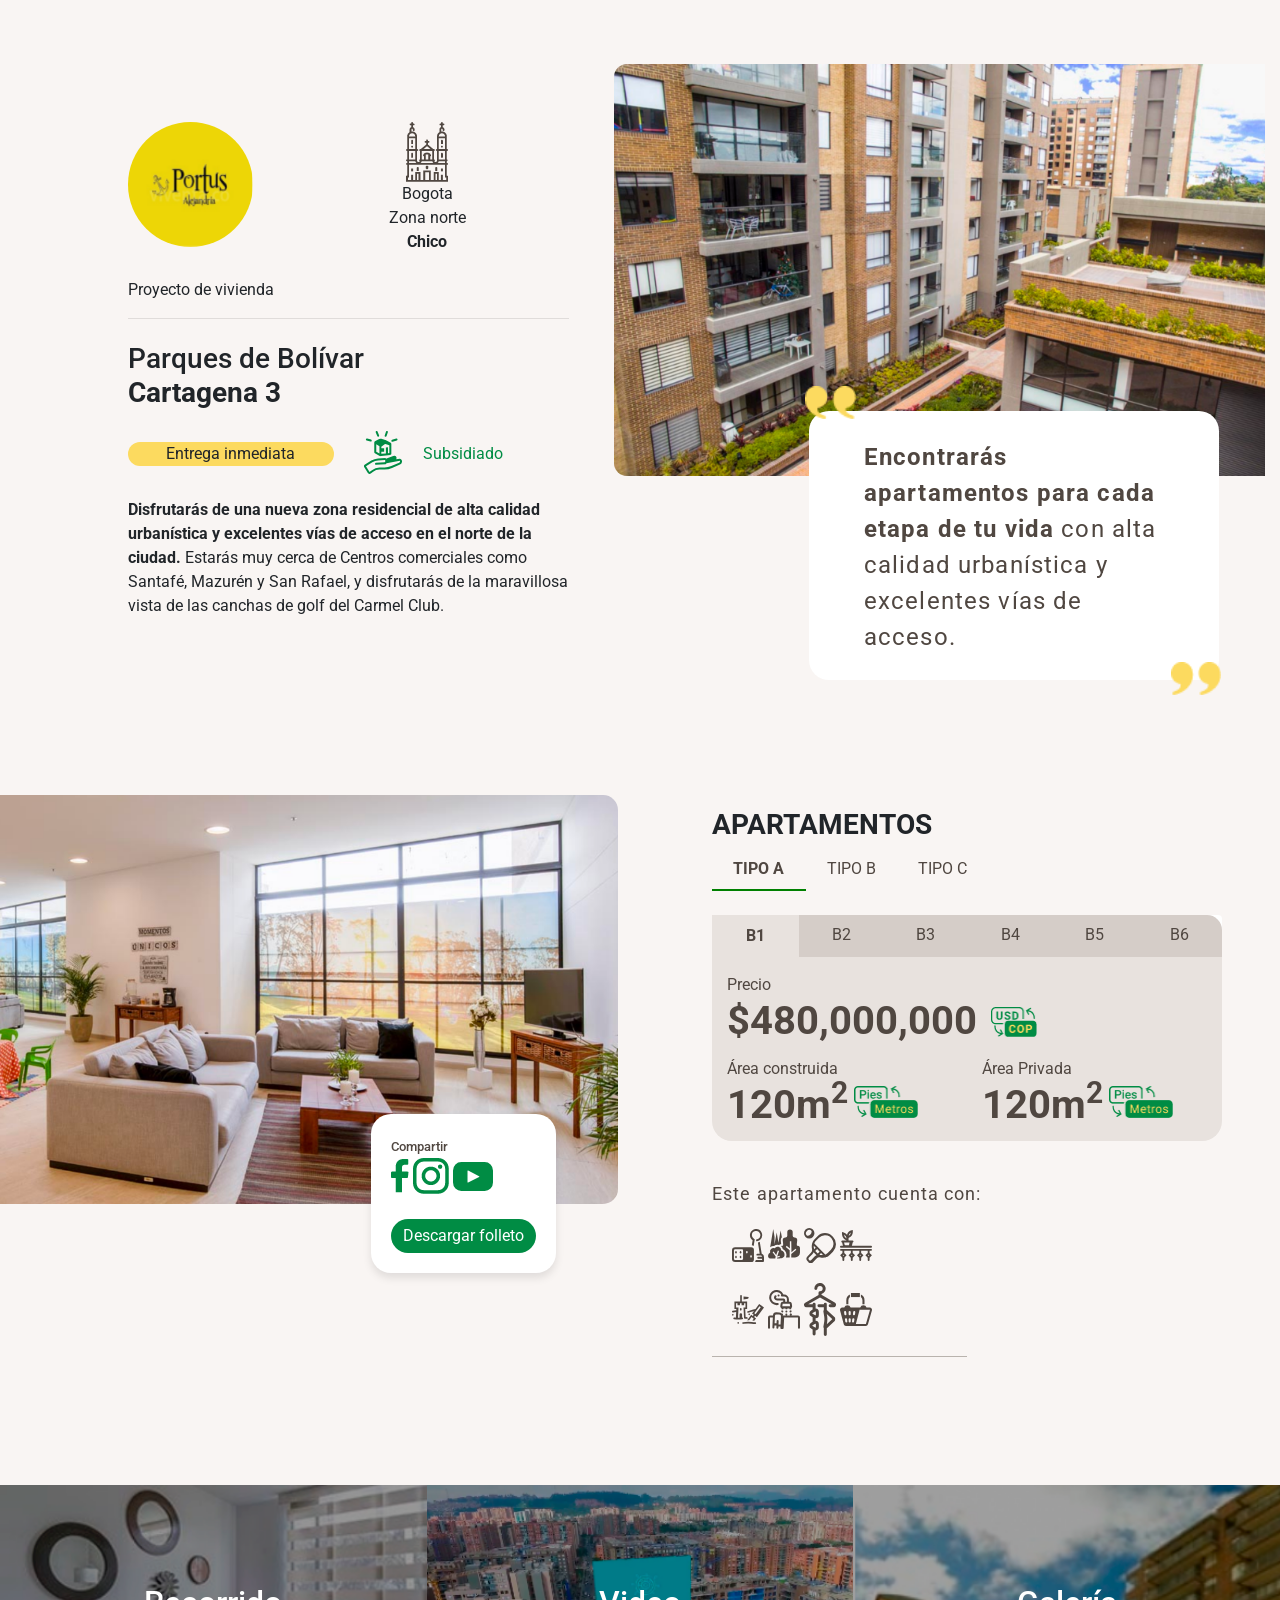
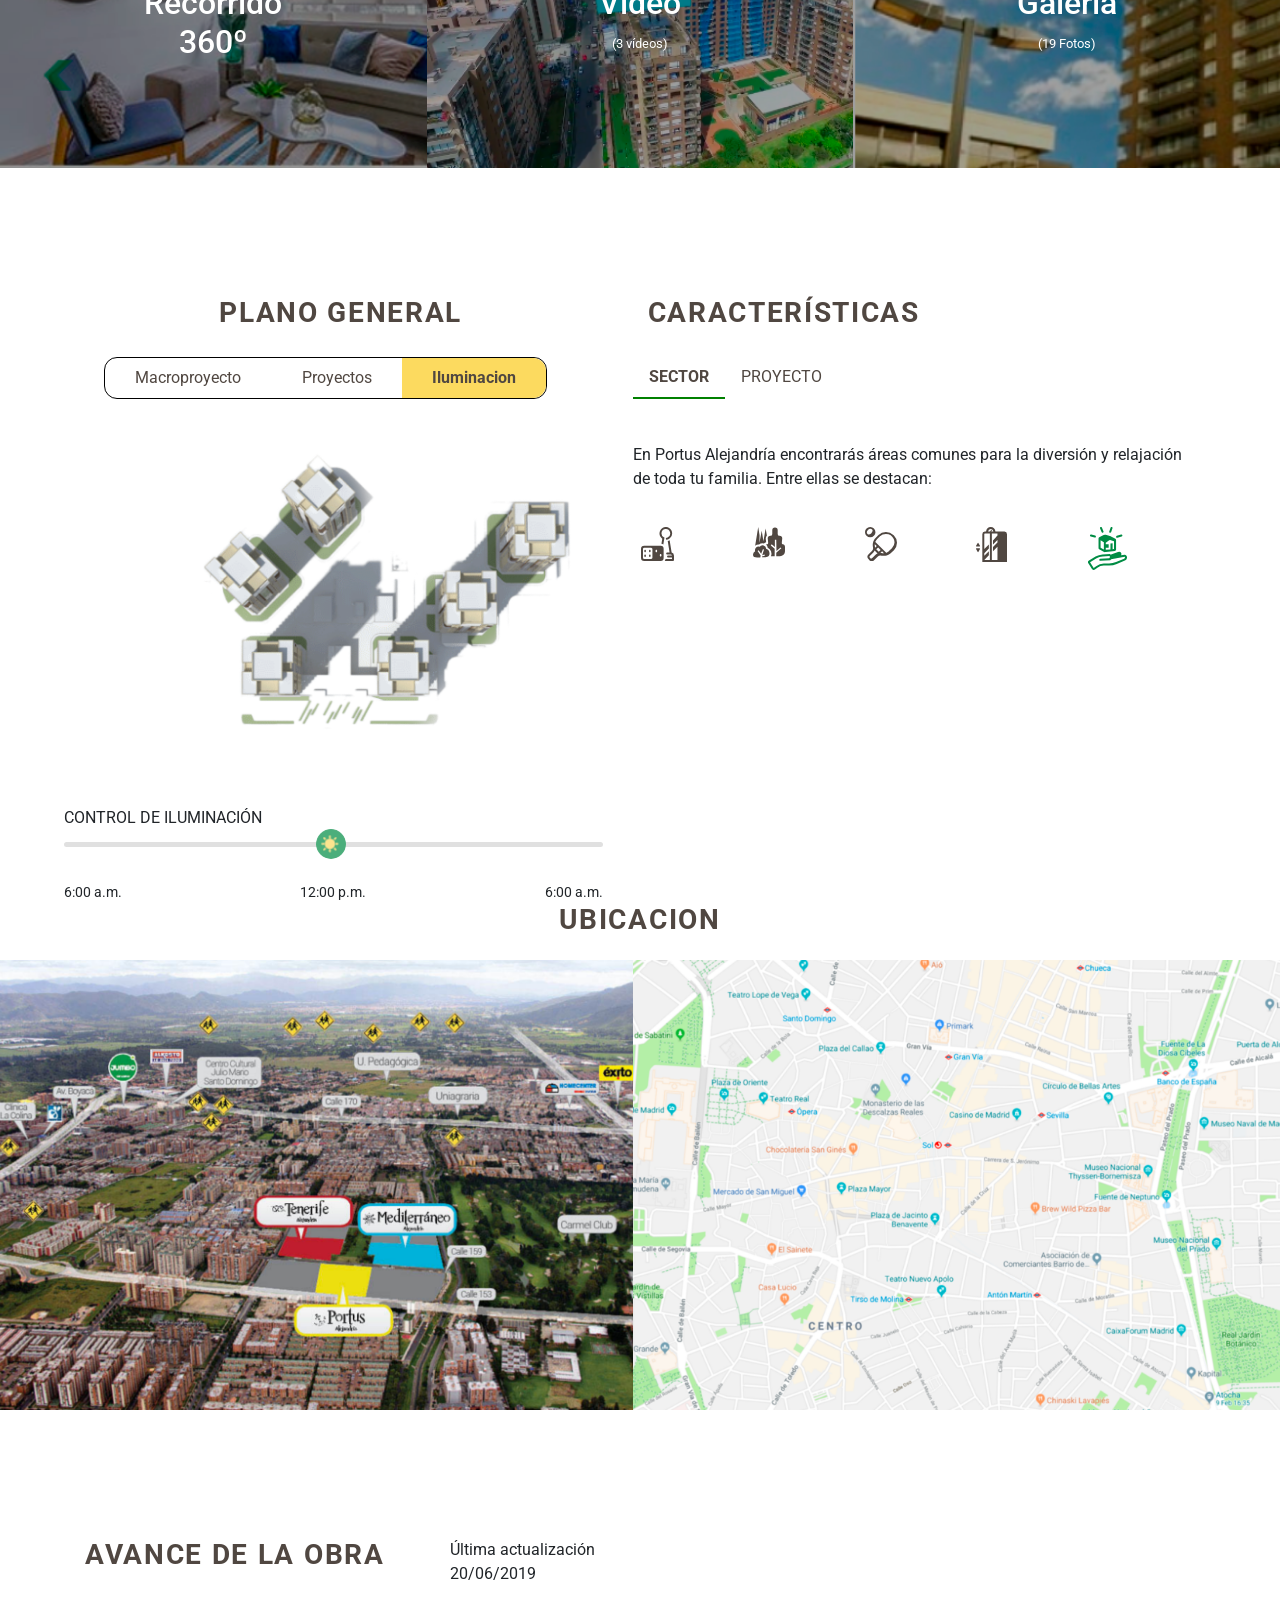
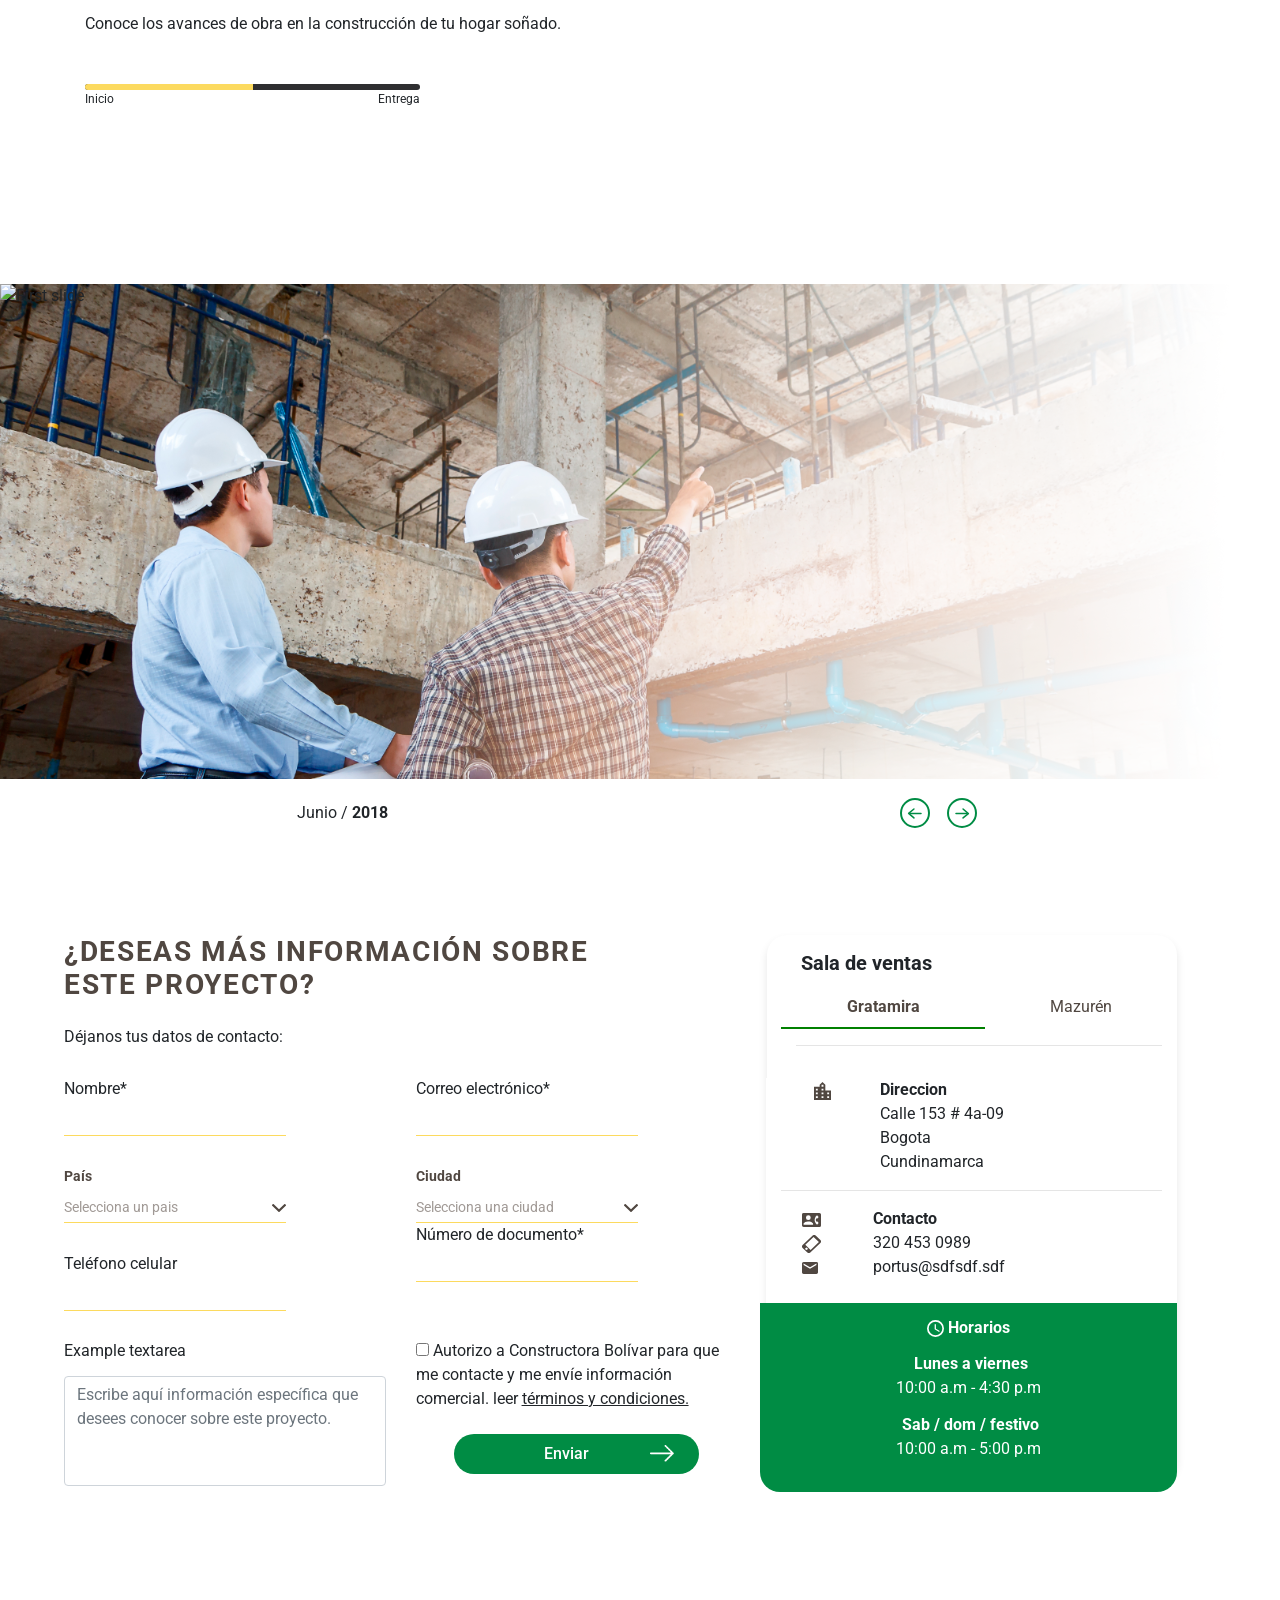
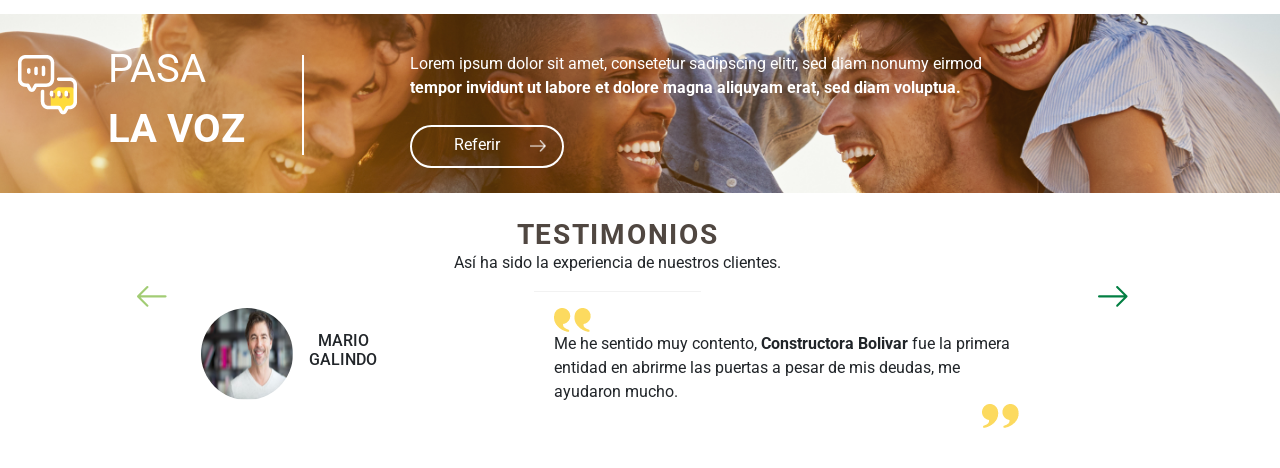
==== commit 98cc4843: "Ajustes del responsive de interna de proyectos ajustes 13/11" ====
--- a/App/html/interna-proyectos.html
+++ b/App/html/interna-proyectos.html
@@ -369,21 +369,27 @@
 
 
         <div class="row" style="padding-bottom: 10%">
-            <div class="col-sm-12 col-md-12 col-lg-6 col-xl-6 background__image__apartament">
+            <div class="col-sm-12 col-md-12 col-lg-6 col-xl-6 no-padd-col-xl-6-small">
+                <div class="container-left-section-two-pages-interna-proyectos">
+                    <div class="image-background-container-left-section-two-pages-interna-proyectos">
+
+                    </div>
+                </div> 
                 <div class="card-small-shared-social-network">
                     <span class="text-shared-card-small-shared"> Compartir</span>
-                    <div class="row-container-icons-content-apartament-proyectos padd-card-small-shared -mg-top-25">
-                            <a href="">
-                                    <img src="../assets/images/icon-fb@2x.png" width="" alt="">
-                            </a>
-                            <a href="">
-                                <img src="../assets/images/icon-ist@2x.png" alt="">
-                            </a>
-                            <a href="">
-                                <img src="../assets/images/icon-youtube.svg" width="40" alt="">
-                            </a>
-                    </div>
+                    <div class="row-container-icons-content-apartament-proyectos ">
+                        <a href="" class="size-icon-in-content-card-small">
+                            <img src="../assets/images/icon-fb@2x.png" width="" alt="">
+                        </a>
+                        <a href="">
+                            <img src="../assets/images/icon-ist@2x.png" alt="">
+                        </a>
+                        <a href="">
+                            <img src="../assets/images/icon-youtube.svg" width="40" alt="">
+                        </a>
                     <button class="btn-download-follage-card-small-shared"> Descargar folleto </button>
+
+                    </div>
                 </div>
             </div>
             <div class="col-sm-12 col-md-12 col-lg-5 col-xl-5 tabs__apstos__proyectos tabs__aptos__responsive">
--- a/App/css/index.css
+++ b/App/css/index.css
@@ -1556,9 +1556,8 @@
 }
 .row-container-icons-content-apartament-proyectos { 
     width: 100%;
-    display: flex;
+    align-content: center;
     flex-direction: row;
-    justify-content: space-between;
 }
 .for-margin-bot-content-proyectos { 
     margin-bottom: 40px;
@@ -1630,8 +1629,9 @@
     padding: 20px ; 
     background-color: white;
     border-radius: 20px;
-    margin: 45% 10% 0 auto ;
+    margin: 0 10% 0 auto ;  
     box-shadow: 0px 5px 9px #0000001A;
+    z-index: 59999999999999999;
 
 
 }
@@ -1648,7 +1648,7 @@
     width: 100%; 
     background-color: #008C44;
     border-radius: 24px;
-    height: 5vh; 
+    padding: 5px 0;
     color: white;
     border: none;
     margin-top: 25px;
@@ -1699,7 +1699,22 @@
 .--title-inputs-section-two{
     color:#504741 ; font-size: 14px; font-weight: 700;
 }
-
+.container-left-section-two-pages-interna-proyectos {
+    width: 100%;
+    height: 32vw;
+   margin-bottom: -90px;
+
+}
+.image-background-container-left-section-two-pages-interna-proyectos {
+    width: 100%;
+    height: 100%;
+    background: url(../assets/images/Image\ 51.png) no-repeat;
+    background-size: cover;
+    border-top-right-radius:15px;
+    border-bottom-right-radius:15px;
+
+
+}
 
 .--card__sala__ventas{
     border-radius: 1.25rem !important;
@@ -1889,7 +1904,7 @@
     background: url('../assets/images/Image\ 51@2x.png');
     background-size: cover;
     background-repeat: no-repeat;
-    height: 60vh;
+    height: 30vw;
     border-top-right-radius: 3%;
     border-bottom-right-radius: 3%;
 }
@@ -1943,7 +1958,7 @@
 }
 .tabs__apstos__proyectos {
     margin-left: 5%;
-    margin-top: 10% !important;
+    margin-top: 1% !important;
 }
 .icon__apto__project {
     margin: 2% 0% 0% 3%;
@@ -1976,6 +1991,7 @@
 }
 
 
+
 @media (max-width: 1000px) {
     #card__sala__ventas {
         display: none;
@@ -1989,6 +2005,8 @@
     .title_media_responsive{
        margin-left: 4% 
     }
+
+
 }
 
 @media (min-width: 981px) and (max-width: 1100px) {
@@ -2568,7 +2586,13 @@
     #home__page__is__responsive {
         display: none;
     }
-
+    
+}
+@media (max-width: 720px){
+    .form__responsive__sala {
+        margin-left: 0 !important;
+        padding-left: 0 !important;
+    }
 }
 
 #home__page__is__responsive {
@@ -2682,6 +2706,18 @@
 }
 }
 
+@media(max-width: 991px) {
+
+.tabs__apstos__proyectos {
+    margin-left: 0 !important;
+}
+.col-xl-5,.col-xl-6 { padding:  0 !important;}
+.image-background-container-left-section-two-pages-interna-proyectos { border-radius: 0px !important;}
+.container-left-section-two-pages-interna-proyectos { margin-bottom: 0;}
+.card-small-shared-social-network { margin-top: 0 !important; width: 100%; border-radius: 0 !important;}
+.row-container-icons-content-apartament-proyectos { display: flex; flex-direction: row; align-items: center; justify-content: space-around;}
+.btn-download-follage-card-small-shared { width: 50%;}
+}
 
 /* 
 @media (max-width: 1024px) {
@@ -2867,6 +2903,7 @@
 .tooltip-orange {
     position: relative;
     display: inline-block;
+    cursor: pointer;
 }
 .tooltip-orange .tiptext {
     visibility: hidden;
@@ -2903,4 +2940,4 @@
     top: 100%;
     left: 0%;
     border-color: #FCDA5F transparent transparent #FCDA5F;
-}+}
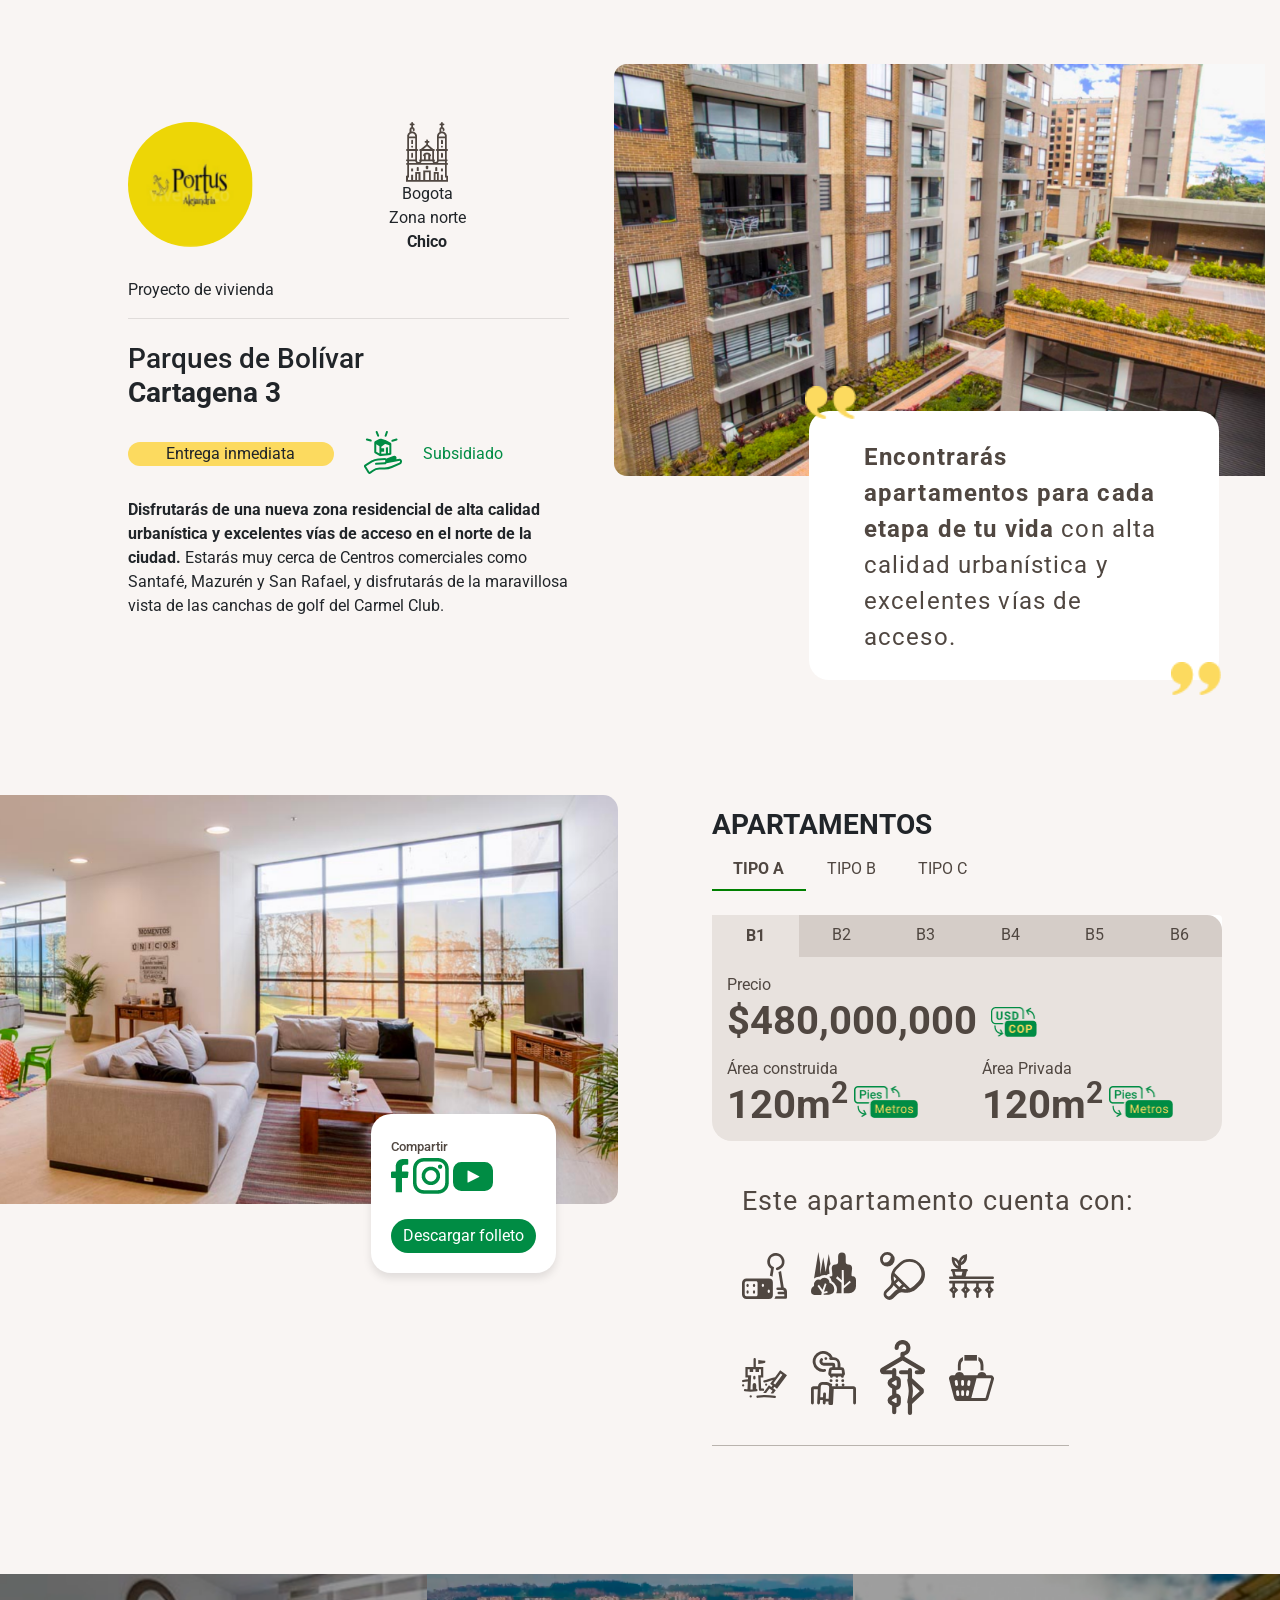
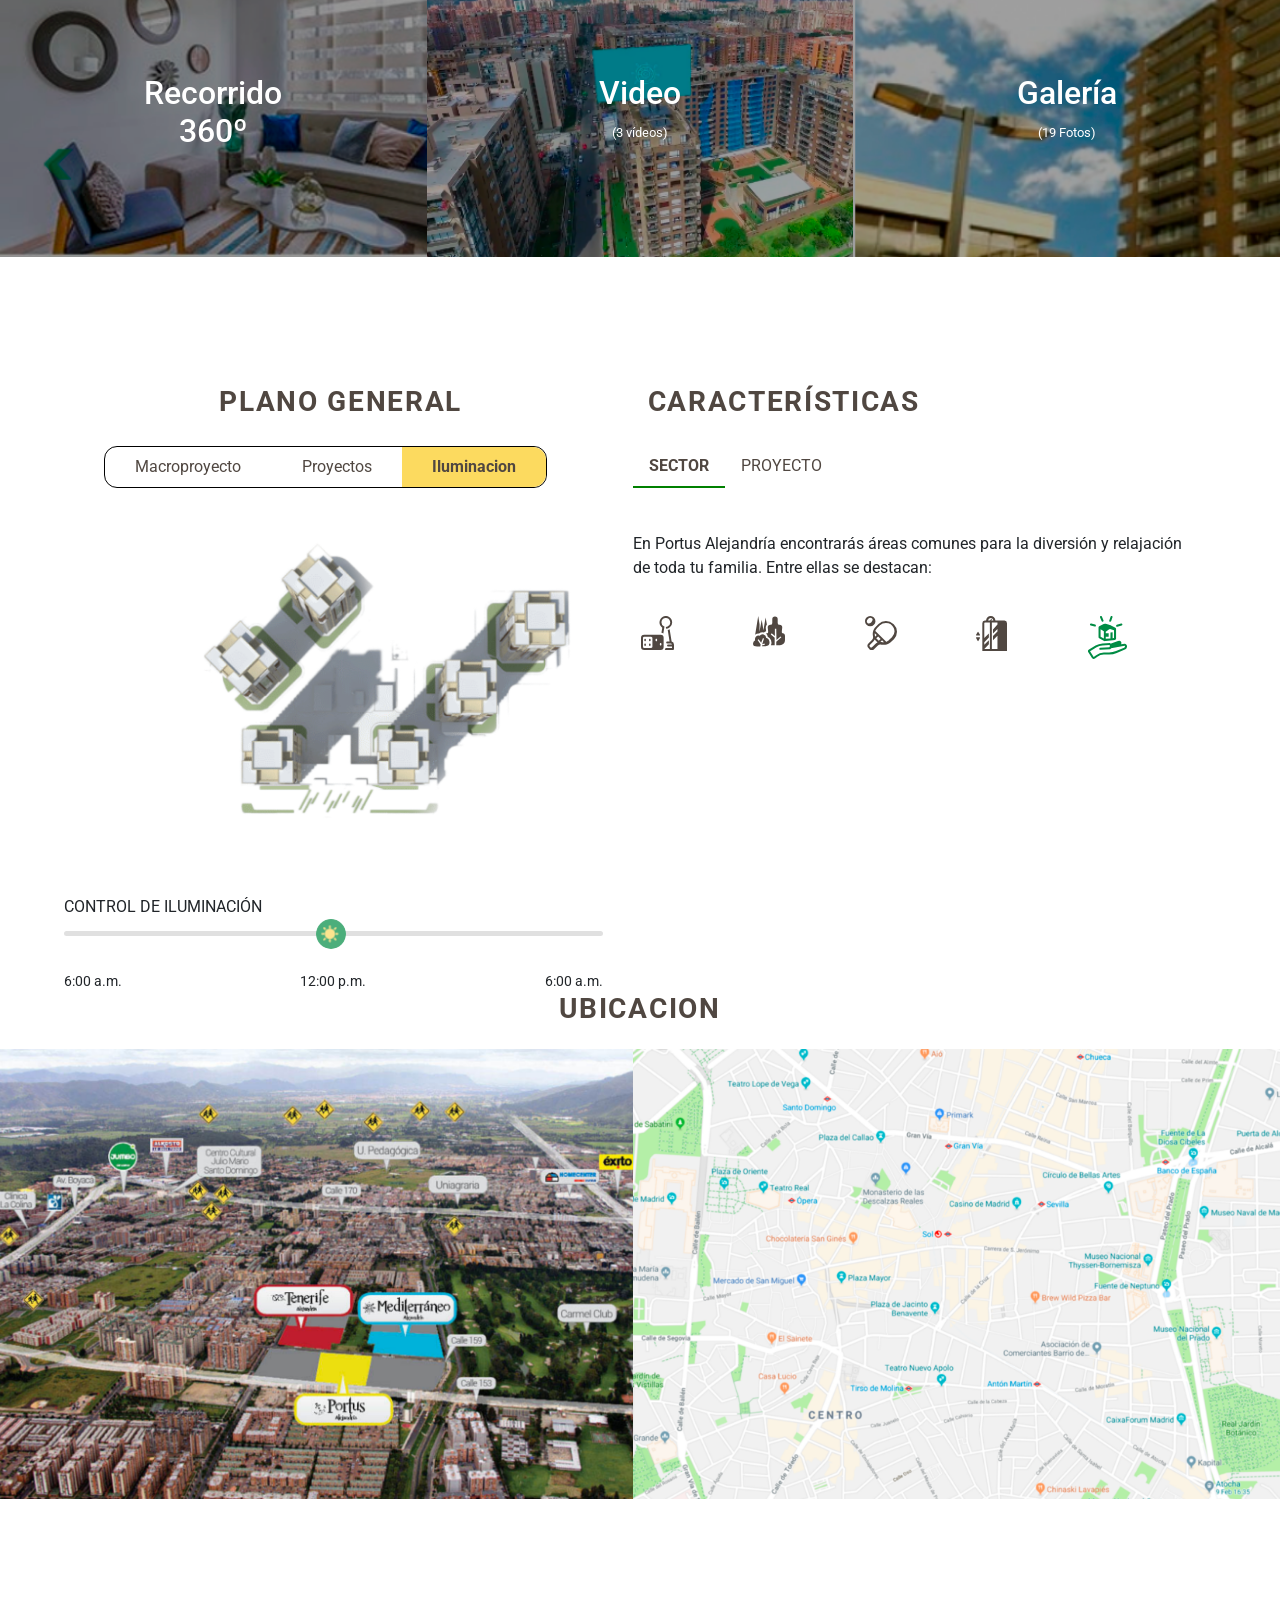
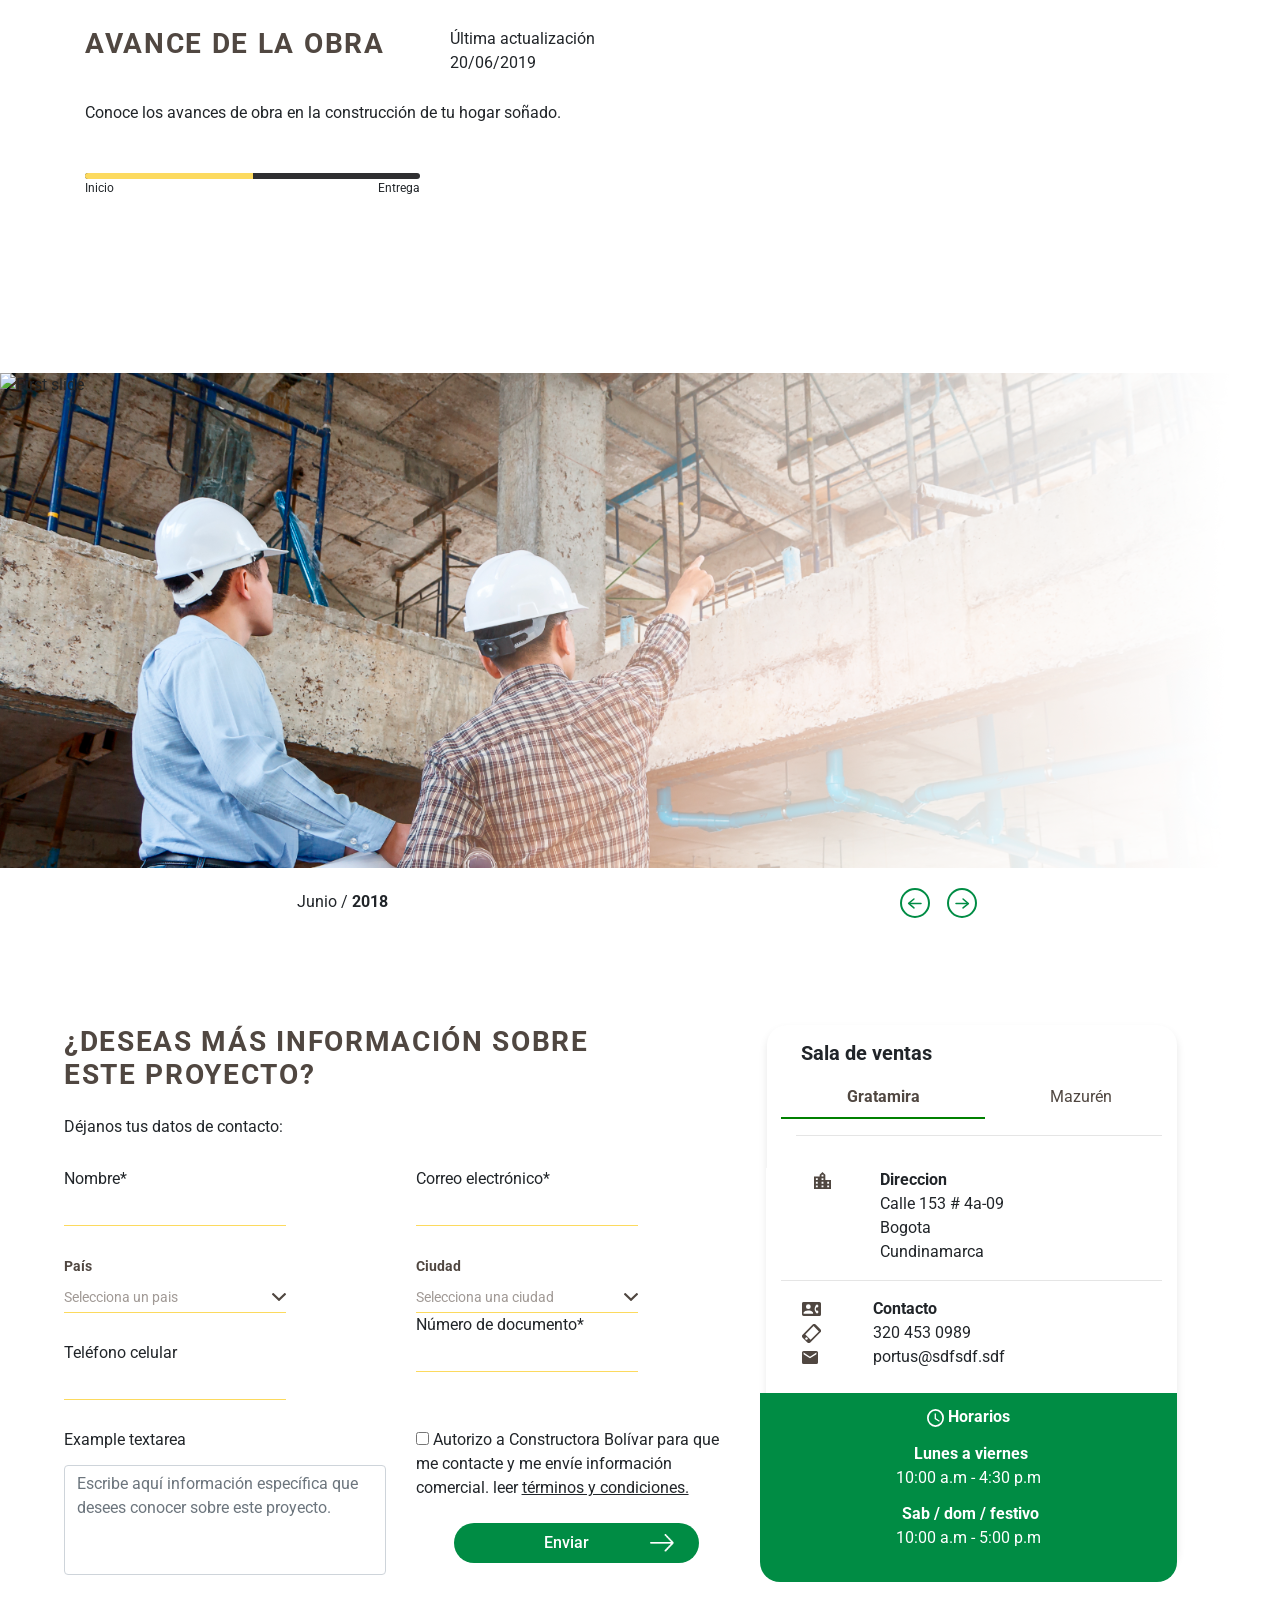
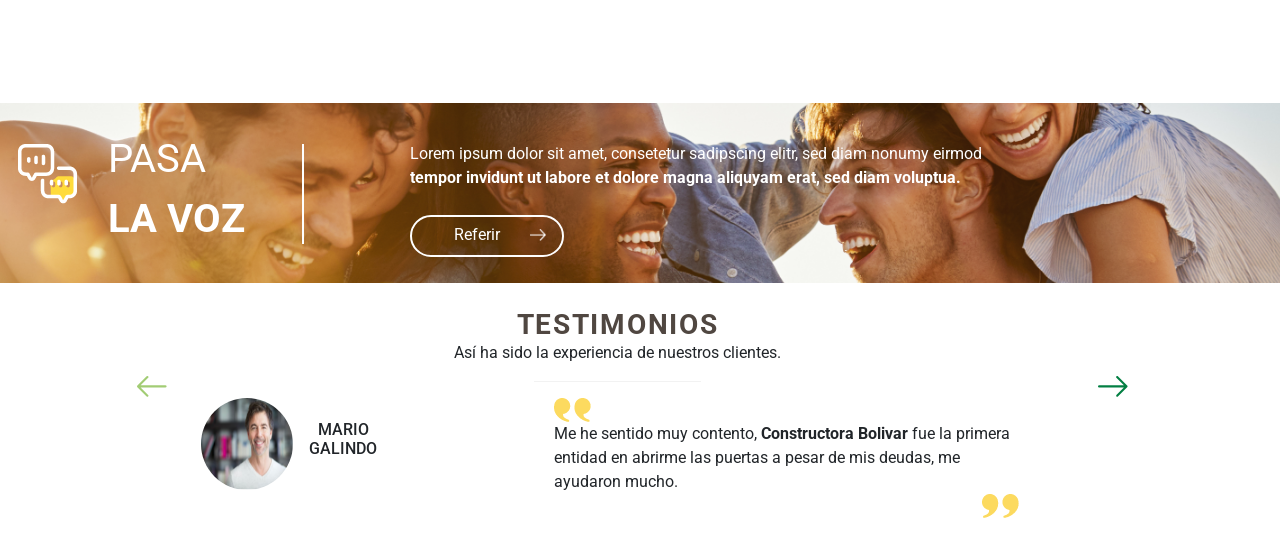
==== commit 5d9122e8: "ajustes al responsive de interna proyectos" ====
--- a/App/html/interna-proyectos.html
+++ b/App/html/interna-proyectos.html
@@ -378,7 +378,7 @@
                 <div class="card-small-shared-social-network">
                     <span class="text-shared-card-small-shared"> Compartir</span>
                     <div class="row-container-icons-content-apartament-proyectos ">
-                        <a href="" class="size-icon-in-content-card-small">
+                        <a href="" >
                             <img src="../assets/images/icon-fb@2x.png" width="" alt="">
                         </a>
                         <a href="">
@@ -412,6 +412,7 @@
                             <li class="nav-item">
                                 <a class="nav-link" href="#tipoC" data-toggle="tab">TIPO C</a>
                             </li>
+                          
                         </ul>
                     </div>
                 </div>
@@ -1550,25 +1551,7 @@
                 </div> -->
             </div>
         </div>
-        <div class="row w__card_apartamentos__responsive"
-            style="text-align: center;background: #FFFFFF; padding-bottom: 2%;">
-            <div class="row" style="align-items: center; ">
-                <div class="col-2">
-                </div>
-                <div class="col-2">
-                    <img src="../assets/images/icon-fb.png" style="height: 3vh; ">
-                </div>
-                <div class="col-2">
-                    <img src="../assets/images/icon-ist.png" style="height: 3vh; ">
-                </div>
-                <div class="col-4">
-                    <button type="button" class="btn boton__descargar__folleto">
-                        Descargar folleto
-                    </button>
-                </div>
-
-            </div>
-        </div>
+    
         <div class="landscape__separator__aptos">
 
         </div>
--- a/App/css/index.css
+++ b/App/css/index.css
@@ -39,7 +39,7 @@
     padding:5px;
 }
 
-
+.size-icon-in-content-card-small { width: 50%;}
 
 .-bogota {
     font-weight: bold;
@@ -1545,10 +1545,10 @@
     padding-left: 5%;
 }
 .text-this-apartament-acount-interna-proyectos { 
-    color: #504741; font-size: 1.4vw; font-weight: 400; letter-spacing: 1.08px; 
+    color: #504741; font-size: 3vh; font-weight: 400; letter-spacing: 1.08px; padding-left: 30px; 
 }
 .contariner-icons-content-apartaments-proyectos { 
-    width: 50%;
+    width: 70%;
     padding: 20px; 
     border-bottom: solid 1px #B9B3AD;
     display: flex; 
@@ -1585,7 +1585,8 @@
 
 }
 .class-images-for-tooltip-orange { 
-    width: 2.5vw;
+    width: 5vh;
+    margin: 10px;
 }
 
 .texto__apartamentos1{
@@ -2102,6 +2103,7 @@
         padding: 27px 0 0px 20px !important;
         
     }
+
     .boletin__resposive__input{
         padding: 27px 0 0px 0px !important;
         
@@ -2127,6 +2129,16 @@
         padding: 5px 8px 0 0;
     
     }
+     .--style-inputs-section-two  { 
+            width: 80vw ;
+     }
+     .--style-selects-section-two { 
+        width: 80vw;
+     }
+     .comentario__text__area {
+         width: 80vw !important;
+     }
+     .btn__voz__refactor{width: 70% !important;}
 }
 
 @media (min-width: 500px) and (max-width: 766px) {
@@ -2150,6 +2162,8 @@
         padding: 5px 8px 0 0;
     
     }
+       
+    
 }
 
 @media (max-width: 500px) {
@@ -2483,7 +2497,7 @@
     color: #ffffff !important;
     border: 2px solid #ffffff !important;
     border-radius: 25px !important;
-    width: 25% !important;
+    width: 25% ;
     margin-top: 25px;
 }
 .flecha__dere__referir__refactor {
@@ -2591,7 +2605,8 @@
 @media (max-width: 720px){
     .form__responsive__sala {
         margin-left: 0 !important;
-        padding-left: 0 !important;
+        padding-left: 20px !important;
+        padding-right: 0 !important;
     }
 }
 
@@ -2714,9 +2729,12 @@
 .col-xl-5,.col-xl-6 { padding:  0 !important;}
 .image-background-container-left-section-two-pages-interna-proyectos { border-radius: 0px !important;}
 .container-left-section-two-pages-interna-proyectos { margin-bottom: 0;}
-.card-small-shared-social-network { margin-top: 0 !important; width: 100%; border-radius: 0 !important;}
+.card-small-shared-social-network { margin-top: 0 !important; width: 100%; border-radius: 0 !important; margin-bottom: 25px;}
 .row-container-icons-content-apartament-proyectos { display: flex; flex-direction: row; align-items: center; justify-content: space-around;}
-.btn-download-follage-card-small-shared { width: 50%;}
+.btn-download-follage-card-small-shared { width: 50%; margin-top: 0;}
+.text-shared-card-small-shared { display: none;}
+.contariner-icons-content-apartaments-proyectos  { width: 100%;}
+  
 }
 
 /* 
@@ -2932,8 +2950,8 @@
 }
 .tooltip-orange.topT .tiptext{
     margin-left: -60px;
-    bottom: 150%;
-    left: 200%;
+    bottom: 100%;
+    left: 150%;
 }
 .tooltip-orange.topT .tiptext::after{
     margin-left: 0px;
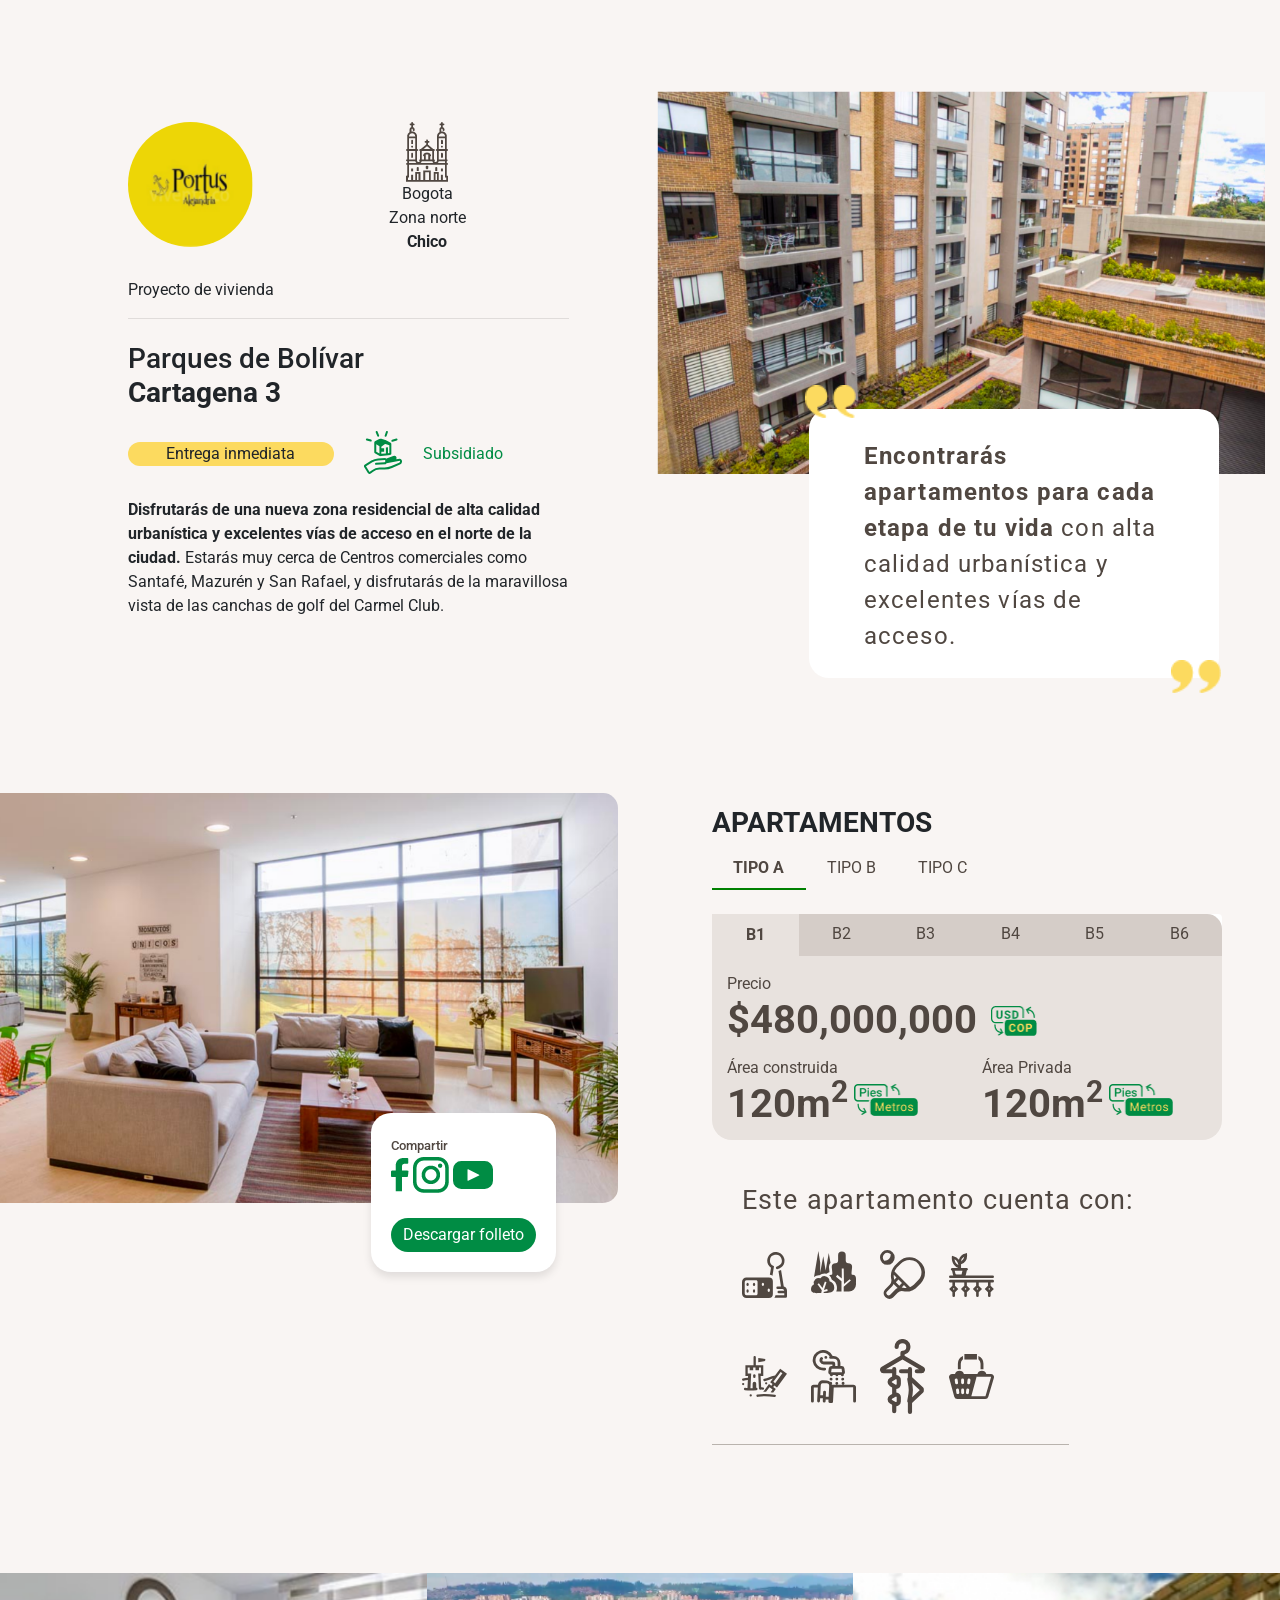
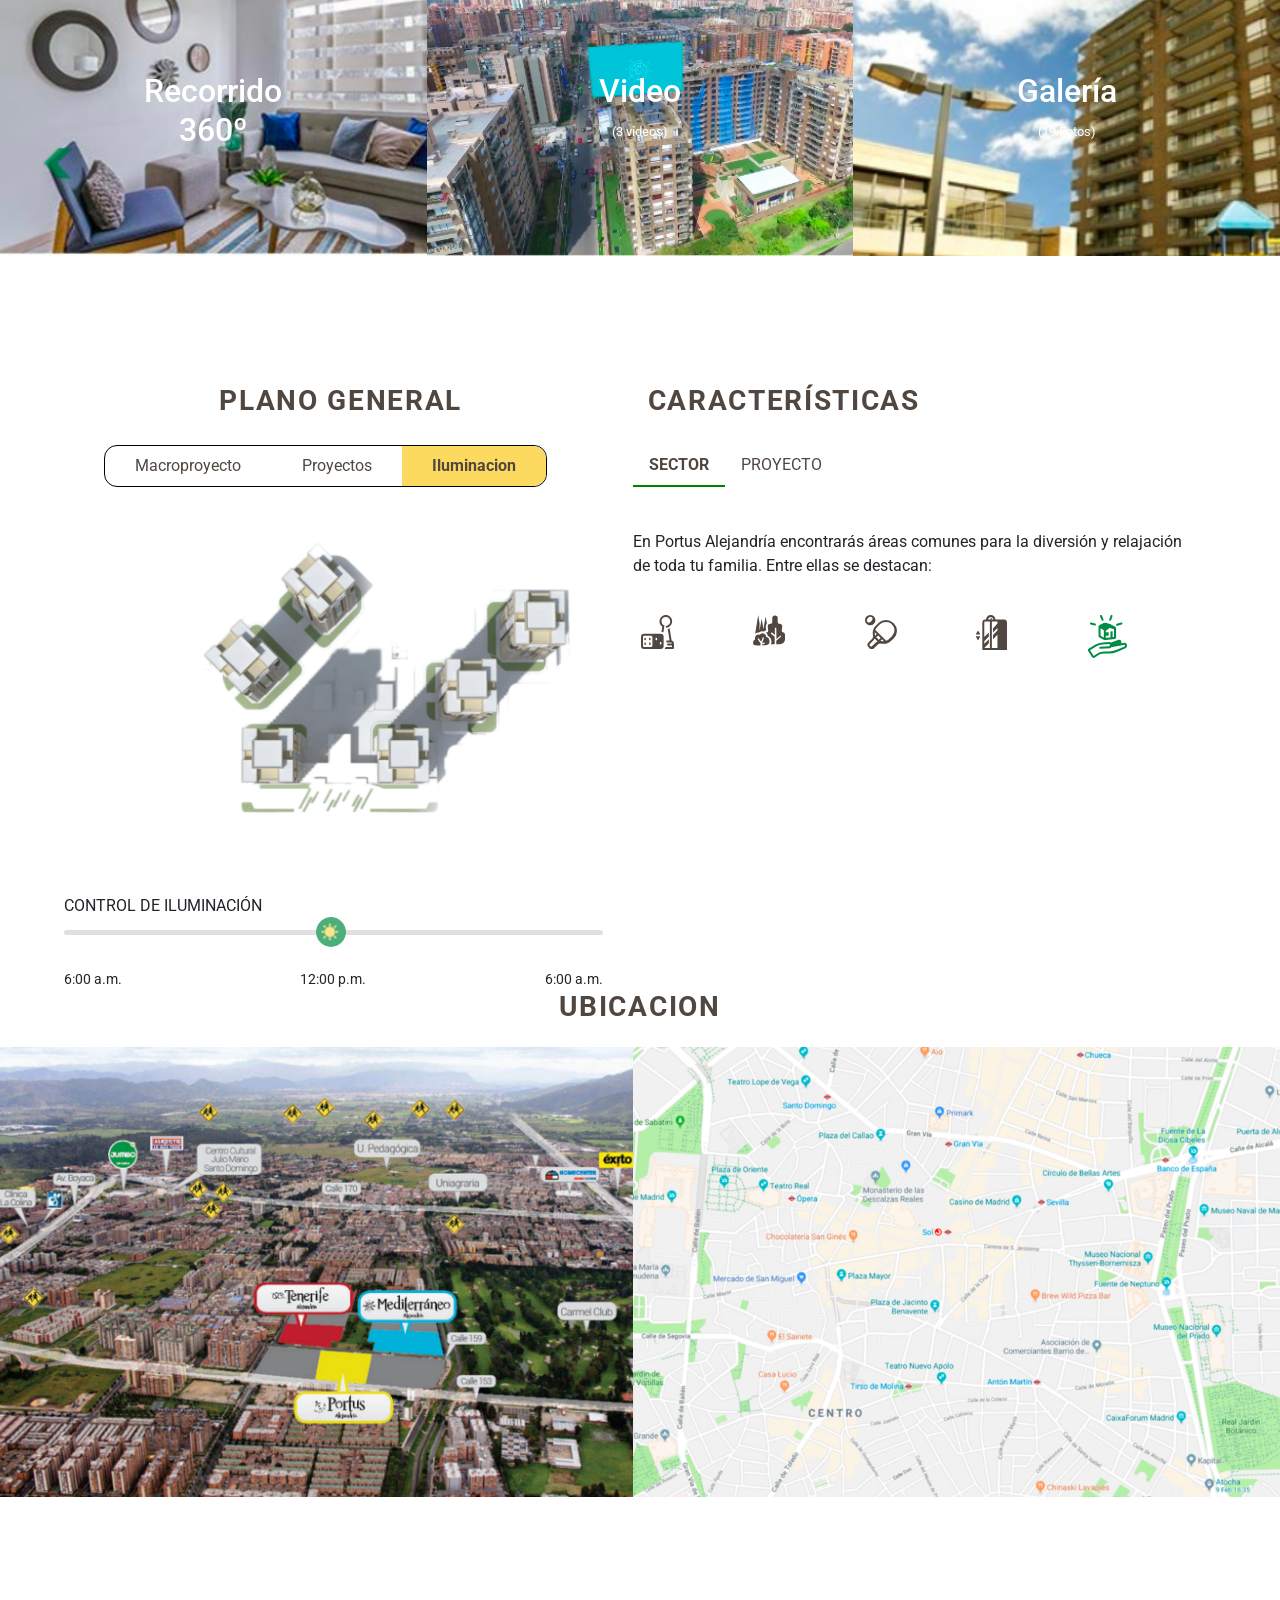
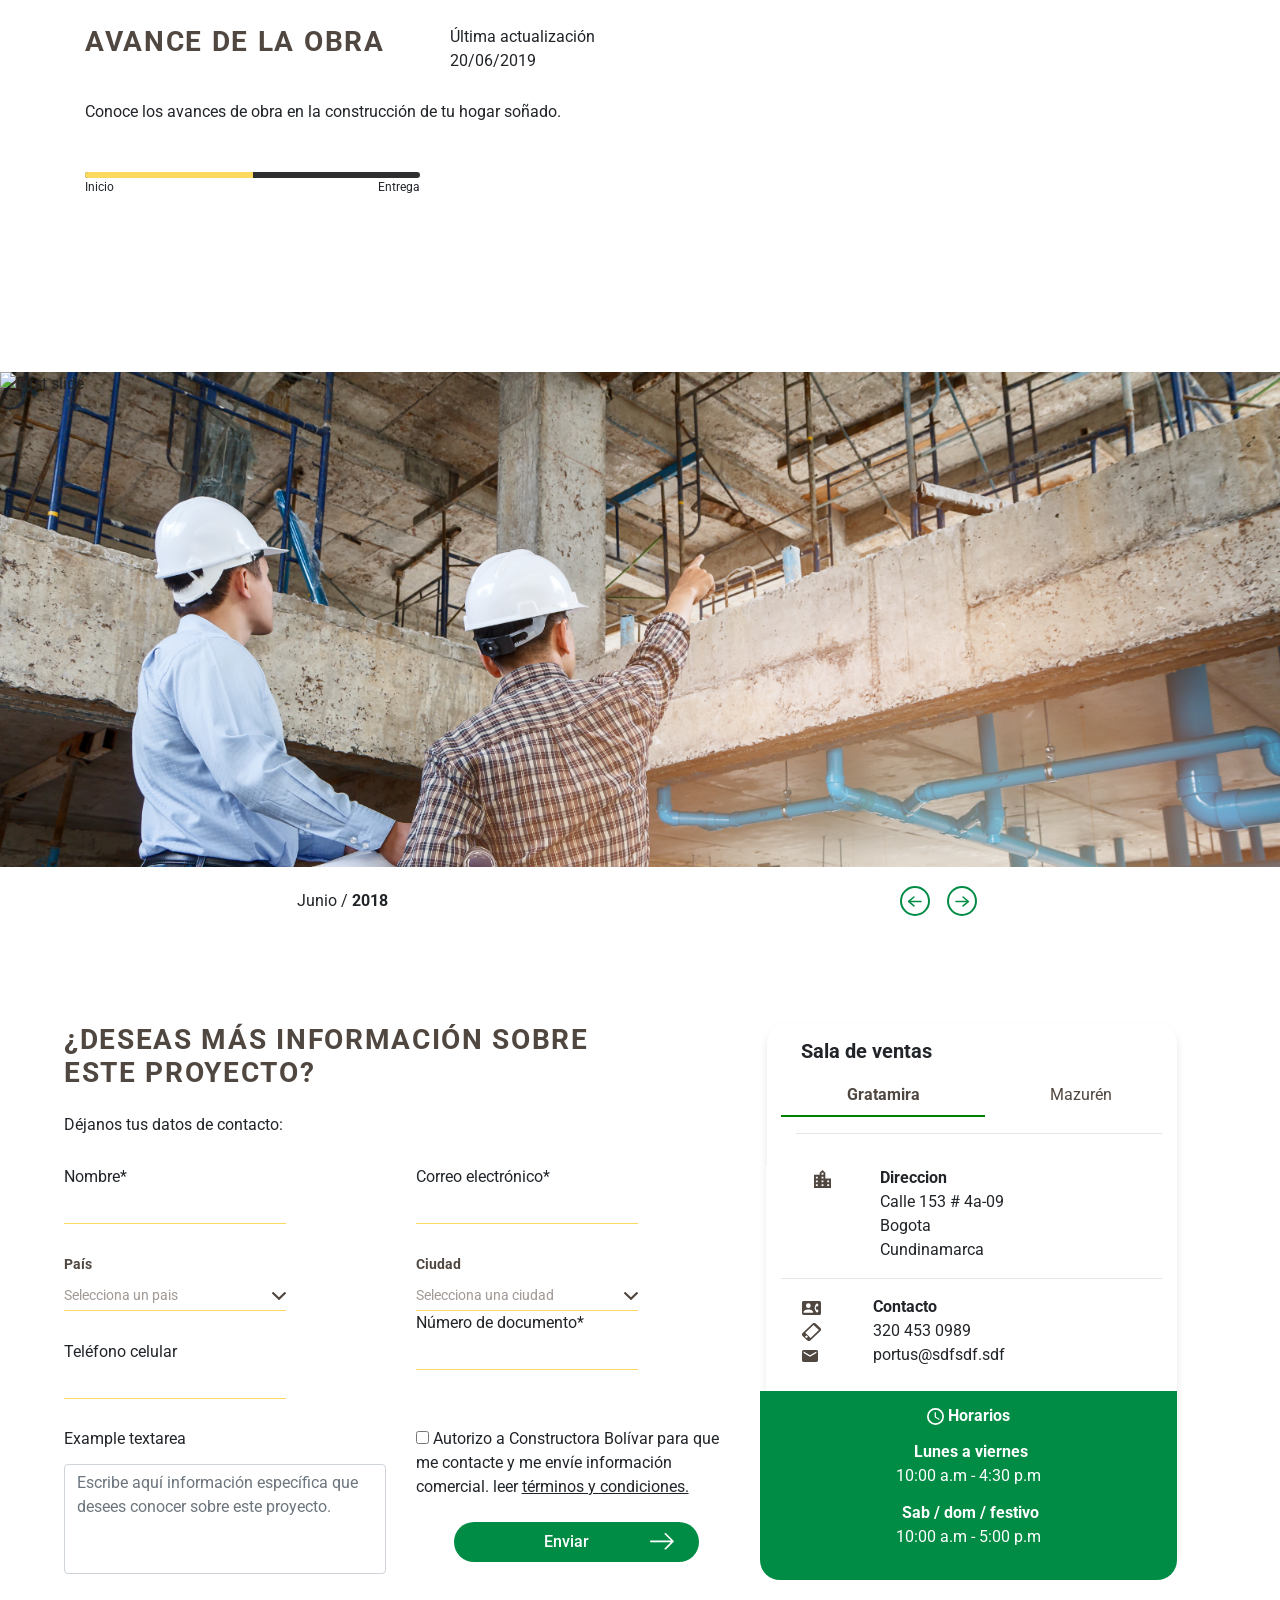
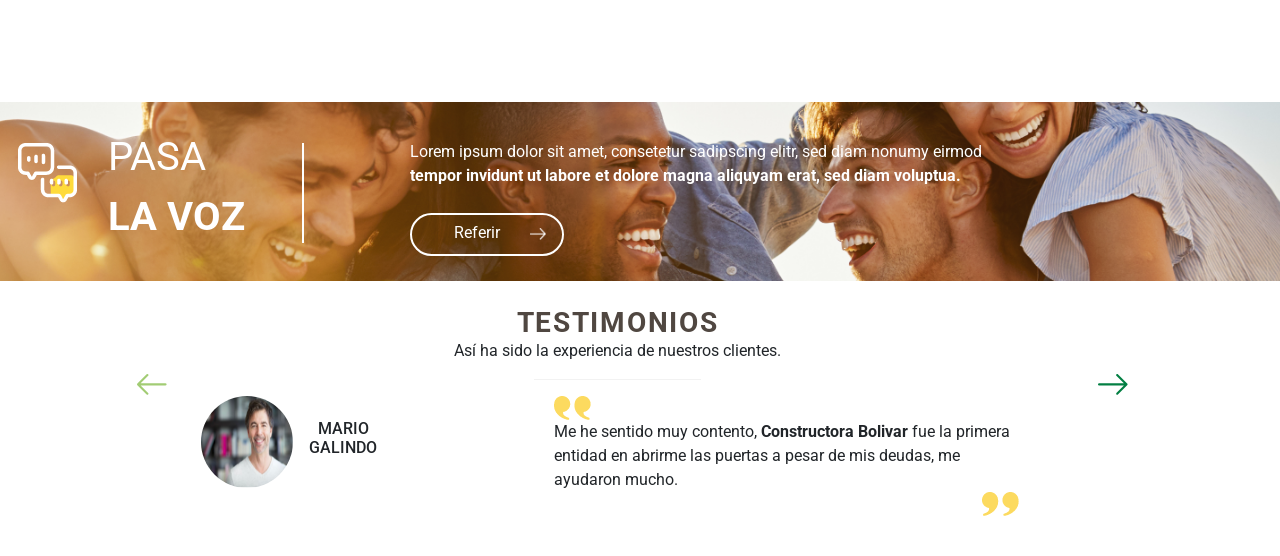
==== commit f3f28a47: "correcion en la semantica de las clases" ====
--- a/App/html/interna-proyectos.html
+++ b/App/html/interna-proyectos.html
@@ -6,7 +6,7 @@
     <meta name="viewport" content="width=device-width, initial-scale=1.0">
     <meta http-equiv="X-UA-Compatible" content="ie=edge">
     <title>Document</title>
-    <link rel="stylesheet" href="../css/index.css">
+    <link rel="stylesheet" href="../css/interna-proyectos.css">
     <link rel="stylesheet" href="https://stackpath.bootstrapcdn.com/bootstrap/4.3.1/css/bootstrap.min.css">
     <link rel="stylesheet" href="https://stackpath.bootstrapcdn.com/bootstrap/4.3.1/js/bootstrap.min.js">
     <link href="https://fonts.googleapis.com/css?family=Roboto&display=swap" rel="stylesheet">
@@ -14,186 +14,7 @@
 </head>
 
 <body>
-    <!--Comienza "Elige una ciudad"-->
-    <!-- <section class=" container-fluid fondo_ciudad">
-        <div class="row">
-            <h1 class="titulo_ciudad">ELIGE UNA CIUDAD </h1>
-            <div class="hr">
-                <hr>
-            </div>
-            <button class="boton_buscar_ciudad"><span> Buscar en otra ciudades</span>
-                <img class="btn_mas" src="../assets/images/right-arrow(3).png" alt=""></button>
-        </div>
-        <div class="row contenedor_ciudad">
-            <div class="col-4 col-md-4 col-sm-6">
-                <img class="img_pequeña_ciudad" src="../assets/images/Group 467.png" alt="">
-                <p class="letra"><span class="titulo_ciudad"><strong>Bogotá</strong><br></span>
-                    <span><strong> Encuentra aqui los proyectos que tenemos en la capital económica del
-                            pais.</strong></span></p>
-            </div>
-            <div class="col-4 col-md-4 col-sm-6">
-                <img class="img_pequeña_ciudad" src="../assets/images/Group 469.png" alt="">
-                <p class="letra"><span class="titulo_ciudad">Cali</span> <br>
-                    <span>Conoce aqui nuestros hermosos proyectos en la sucursal del cielo.</span></p>
-            </div>
-            <div class="col-4 col-md-4 col-sm-12">
-                <img class="img_pequeña_ciudad" src="../assets/images/Group 473.png" alt="">
-                <p class="letra"><span class="titulo_ciudad">Barranquilla</span> <br>
-                    <span>Descubre aqui las propiedades que tenemos para ti en la puerta de oro.</span></p>
-            </div>
-        </div>
-    </section> -->
-
-    <!--Finaliza "Elige una ciudad"-->
-
-    <!--Comienza "Busqueda avanzada"-->
-    <!-- <section class="container-fluid">
-        <div class="busqueda_avanzada col-12">
-            <h1 class="col-12 titulo_busqueda">BUSQUEDA AVANZADA <span><strong>BOGOTÁ</strong></span></h1>
-        </div>
-        <div class="container row">
-            <div class="row col-12 col-md-3 col-sm-12 contenedor_sector">
-                <div class="bogota">
-                    <img class="img_castillo" src="../assets/images/Group 1212.png" alt="">
-                    <h3 class="titulo_bogota">Bogotá <img src="../assets/images/Path 2497.png" alt=""></h3>
-                </div>
-                <div class="bogota">
-                    <p class="selecciona_sector">Selecciona sector <br>
-                        <span class="sector">Sector <img class="flecha_abajo_sector"
-                                src="../assets/images/Path 2497.png" alt="">
-                            <hr class="separador_sector"></span><br>
-                    </p>
-                </div>
-            </div>
-            <div class="col-12 col-md-6 col-sm-12 contenedor_precio">
-                <h2 class="text-center ">mundo</h2>
-            </div>
-            <div class="col-12 col-md-3 col-sm-12 contenedor_buscar row">
-                <div>
-                    <button class="boton_buscar"><span> Buscar</span> <img style="float: rigth; padding-left: 45px;"
-                            src="../assets/images/search.png" alt=""></button>
-                    <hr class="separador">
-                    <div>
-                        <p class="mapa_lista">
-                            <span>Mapa</span><img src="../assets/images/map.png" alt=""> |
-                            <span>Lista</span><img src="../assets/images/list.png" alt="">
-                        </p>
-                    </div>
-                </div>
-                <div class="contenedor_mensaje">
-                    <button class="boton_mensaje"><img src="../assets/images/speech-bubble-with-text-lines.png"
-                            alt=""></button>
-                </div>
-            </div>
-        </div>
-    </section> -->
-
-    <!--Finaliza "Busqueda avanzada"-->
-
-    <!--Comienza "Sendero ecologico"-->
-
-    <!--Finaliza "Sendero ecologico"-->
-
-    <!--Comienza "Resultados de busqueda"-->
-    <!-- <section class="espacio_resultados container-fluid" style="margin-bottom: 150vh">
-        <div class="row">
-            <p class="resultado_busqueda"><span><strong>15</strong></span> <span>Resultados de búsqueda</span></p>
-            <hr class="separador_resultado">
-        </div>
-        <div class="row col-12">
-            <p class="letra_proyectos_encontrados"><span><strong class="ocho">8</strong></span> <span>/ 15 Proyectos
-                    encontrados:</span></p>
-        </div>
-        <div class="row col-12">
-            <div class="col-lg-2 col-md-6 col-sm-12 contenedor_resultado_alejandria">
-                <div class="bajar_texto">
-                    <p><span class="letra_mediana">Bogotá / Norte</span> <br>
-                        <span class="letra_chica"> Chicó</span>
-                    </p>
-                    <div class="lanzamiento">LANZAMIENTO</div>
-                    <h4><span class="color_nombre"> Alejandria </span> <br> Mediterraneo</h4>
-                </div>
-            </div>
-            <div class="col-lg-2 col-md-6 col-sm-12 hover_ensayo ">
-                <div class="head">
-                    <img class="img_prueba" src="../assets/images/imagen-de-prueba-320x240 (1).jpg" alt="">
-                    <p class="letra_prueba">Bogota <br> Zona Norte / <br> Chicó</p>
-                </div>
-                <div class="body">
-                    <div>
-                        <img class="usd_cop" src="../assets/images/Group 827.png" alt="">
-                        <p class="centrar"><span class="letra_precio_pequeño"> Precio desde</span><br><span
-                                class="precio">$ 250,343,343</span></p>
-                    </div>
-                    <div>
-                        <img class="pies_metros" src="../assets/images/Group 1494.png" alt="">
-                        <p class="centrar"><span class="letra_precio_pequeño"> Area construida</span><br><span
-                                class="precio">46,60m² | 135,90m²</span></p>
-                    </div>
-
-                    <button class="btn_ver_detalles">Ver detalle</button>
-                </div>
-            </div>
-            <div class="col-lg-2 col-md-6 col-sm-12 contenedor_resultado_living">
-                <div class="bajar_texto">
-                    <p><span class="letra_mediana">Cali / Norte</span> <br><span class="letra_chica"> Pance</span>
-                    </p>
-                    <div class="entrega_inmediata">ENTREGA INMEDIATA</div>
-                    <h4><span class="color_nombre"> Alto </span><br> Living</h4>
-                </div>
-            </div>
-            <div class="col-lg-2 col-md-6 col-sm-12 contenedor_resultado_prado">
-                <div class="bajar_texto">
-                    <p><span class="letra_mediana">Barranquilla / Norte</span><br><span class="letra_chica"> La
-                            alameda
-                            del rio</span></p>
-                    <div class="entrega_inmediata">ENTREGA INMEDIATA</div>
-                    <h4><span class="color_nombre"> Prado </span><br> Park</h4>
-                </div>
-            </div>
-        </div>
-        <div class="row col-12">
-            <div class="col-lg-2 col-md-6 col-sm-12 contenedor_resultado_living">
-                <div class="bajar_texto">
-                    <p><span class="letra_mediana">Cali / Norte</span> <br><span class="letra_chica"> Pance</span>
-                    </p>
-                    <div class="entrega_inmediata">ENTREGA INMEDIATA</div>
-                    <h4><span class="color_nombre"> Alto </span><br> Living</h4>
-                </div>
-            </div>
-            <div class="col-lg-2 col-md-6 col-sm-12 contenedor_resultado_prado">
-                <div class="bajar_texto">
-                    <p><span class="letra_mediana">Barranquilla / Norte</span><br><span class="letra_chica"> La
-                            alameda
-                            del rio</span></p>
-                    <div class="entrega_inmediata">ENTREGA INMEDIATA</div>
-                    <h4><span class="color_nombre"> Prado </span><br> Park</h4>
-                </div>
-            </div>
-            <div class="col-lg-2 col-md-6 col-sm-12 contenedor_resultado_ilarko">
-                <div class="bajar_texto">
-                    <p><span class="letra_mediana">Bogotá / Norte</span><br><span class="letra_chica"> Chicó</span>
-                    </p>
-                    <div class="lanzamiento">LANZAMIENTO</div>
-                    <h4><span class="color_nombre"> Ilarco </span> <br> 114</h4>
-                </div>
-            </div>
-            <div class="col-lg-2 col-md-6 col-sm-12 contenedor_resultado_alejandria">
-                <div class="bajar_texto">
-                    <p><span class="letra_mediana">Bogotá / Norte</span> <br><span class="letra_chica"> Chicó</span>
-                    </p>
-                    <div class="lanzamiento">LANZAMIENTO</div>
-                    <h4><span class="color_nombre"> Alejandria </span> <br> Mediterraneo</h4>
-                </div>
-            </div>
-        </div>
-        <div>
-            <img class="mas" src="../assets/images/right-arrow(3).png" alt=""> </button>
-        </div>
-        </div>
-    </section> -->
-
-    <!--Finaliza "Resultados de busqueda"-->
+ 
 
     <!-- RESPONSIVE HOME -->
 
@@ -1833,7 +1654,7 @@
                 Junio / <b>2018</b>
                 <a>
                     <img href="#carouselExampleControls" style="padding: 0.5%;"
-                        class="slide__controles_tamaño_responsive" data-slide="prev"
+                        class="slide__controls_size_responsive" data-slide="prev"
                         src="../assets/images/Component 1669 – 10.svg">
                 </a>
                 <a>
@@ -2332,7 +2153,7 @@
                 </div>
                 <div class="col-8">
                     <div class="carousel-item active Noactive">
-                        <div class="row testimonio__container d-block w-100 testimonio__tamaño">
+                        <div class="row testimonio__container d-block w-100 testimony_size">
                             <div class="col-md-12">
                                 <p class="plano__title">TESTIMONIOS</p>
                                 <p class="testimonios__subtitle">Así ha sido la experiencia de nuestros clientes.</p>
@@ -2358,7 +2179,7 @@
                         </div>
                     </div>
                     <div class="carousel-item Noactive">
-                        <div class="row testimonio__container d-block w-100 testimonio__tamaño">
+                        <div class="row testimonio__container d-block w-100 testimony_size">
                             <div class="col-md-12">
                                 <p class="plano__title">TESTIMONIOS2</p>
                                 <p class="testimonios__subtitle">Así ha sido la experiencia de nuestros clientes.</p>
--- a/App/css/interna-proyectos.css
+++ b/App/css/interna-proyectos.css
@@ -0,0 +1,2931 @@
+/* INICIO HOJA DE ESTILOS DEL HOME - MAQUETA 1*/
+ *{ 
+     font-family: Roboto, sans-serif;
+ }
+
+html, body {
+    margin: 0;
+    padding: 0;
+}
+body { width: 100%;}
+
+p { margin: 0 !important;}
+
+@import url('https://fonts.googleapis.com/css?family=Roboto:100,100i,300,300i,400,400i,500,500i,700,700i,900,900i&display=swap');
+.-fondoHome {
+    background-image: url(../assets/images/Image\ 90.png);
+    background-repeat: no-repeat;
+    background-size: cover;
+    height: 43vw;
+    width: 100%;
+    min-width: 90%;
+}
+.-texto-alejandria { padding-left: 20px;}
+ .-row-home{ width: 100%; height: 100%; margin: 0 !important;}
+.-texto-familia {padding-top: 15px;}
+.-pdd-0-i { padding: 0 !important;}
+
+.-proyectos-bogota {
+    background: transparent linear-gradient(156deg, #00B245 0%, #008C44 100%) 0% 0% no-repeat padding-box;
+    box-shadow: 0px 4px 6px #50474134;
+    border-radius: 15px;
+    opacity: 1;
+    width: 372px;
+    font-family: 'Roboto', sans-serif;
+    color: rgba(255, 255, 255, 0.6);
+    display: flex;
+    align-items: center;
+    margin: 0 auto;
+    padding:5px;
+}
+
+.size-icon-in-content-card-small { width: 50%;}
+
+.-bogota {
+    font-weight: bold;
+    font-size: 16px;
+    text-transform: uppercase;
+    color: rgba(255, 255, 255, 1);
+}
+
+.-imgcastillo {
+    width: 33px;
+    height: 46px;
+    margin-left: 23px;
+    margin-right: 15px;
+}
+
+
+.-content-bg-card { background-color: white; border-top-left-radius: 15px; border-top-right-radius: 15px;}
+
+
+.-en {
+    font-size: 16px;
+    font-weight: 400;
+}
+.-hr-card { width: 90%; border: 1px solid #D3CDC7; margin: 15px auto;}
+
+.-imgflecha {
+    width: 20px;
+    height: 14px;
+    margin-left: 101px;
+    margin-right: 13px;
+}
+.-col-home-left { width: 100%; height: 100%; display: flex !important; flex-direction: column;}
+.-contenedor-alejandria {
+    background: rgba(255, 255, 255, 1) 0% 0% no-repeat padding-box;
+    box-shadow: 0px 10px 30px rgba(0, 0, 0, 0.15);
+    border-radius: 15px;
+    opacity: 1;
+    width: 372px;
+    height: 411px;
+    margin: 25px auto 0 auto;
+    background-color: #F9F5F3;
+
+}
+.-p-center { height: 475px;width: 372px; margin: auto; margin-bottom: -80px; }
+.-col-left-home{ height: 100% !important;}
+
+.-texto-alejandria {
+    font-family: 'Roboto', sans-serif;
+    font-size: 26px;
+    font-weight: bold;
+    letter-spacing: 1.56px;
+    color: rgba(80, 71, 65, 1);
+    opacity: 1;
+    text-align: left;
+    padding-top: 16px;
+    margin-left: 12px;
+    margin-right: 20px;
+    width: 50%;
+}
+.-font-size-12-i { font-size: 12px !important;color:  rgba(80, 71, 65, 1); ;
+    font-size: 16px;
+    }
+
+.-zona-norte {
+    font-family:  'Roboto', sans-serif;
+    font-size: 14px;
+    color: rgba(80, 71, 65, 1);
+    width: 50%;
+}
+.-row-card-back { width: 100%; display: flex; padding-left: 15px;}
+.-row-card-back-button { width: 100%; display: flex; }
+
+.-row-card-back-left { width: 60%; display: flex; flex-direction: column;}
+.-row-card-back-right { width: 40%; padding-left: 15px;}
+.-price-small { color: white; font-size: 10px; font-weight: 700; width: 80px; margin: 0 auto; }
+.-price-large { color: white; font-size: 16.5px ; font-weight: 700;}
+.-price-large-m { color: white; font-size: 14px ; font-weight: 700; }
+.-hr-border-right { border-right: solid 1px rgba(255, 255, 255, 1); padding-right: 10px;}
+.-subtext-card-back { font-size: 10px; color: white; text-align: center; padding-left: 15px;}
+.-pdd-left-small { padding-left: 10px !important;}
+.-pdd-left-mid { padding-left: 20px !important; }
+
+
+.-zona {
+    font-weight: 400;
+}
+.-btn-green-card-back { width: 85%; margin: 0 auto; border: solid 2px white; height: 40px ; background-color: transparent; border-radius: 24px; color: white;}
+.-mg-top-25{margin-top: 20px;}
+.-chico {
+    font-weight: bold;
+}
+.-back-card-verde { 
+    width: 100%;
+    height: 224px;
+    background-color:rgba(0, 140, 68, 1) ;
+    border-bottom-left-radius: 15px;
+    border-bottom-right-radius: 15px;
+    padding: 30px 0 20px 0px ;
+
+}
+.-bogota-zona-norte {
+    display: flex;
+    flex-direction: row;
+    background-color: #F9F5F3;
+    justify-content: space-between;
+    padding: 15px 20px 0px;
+}
+
+.-iconos-chico {
+    display: flex;
+    flex-direction: row;
+    width: 50%;
+    justify-content: flex-end;
+    
+
+}
+/* Inicio Sección Encuentra tu Hogar Soñado*/
+.-hogar-sonado {
+   padding: 200px 0;
+}
+
+.-encuentra {
+    font-family: 'Roboto',sans-serif;
+    font-size: 40px;
+    font-weight: 200;
+    color: rgba(5, 98, 50, 1);
+    text-transform: uppercase;
+
+}
+
+.-hogar {
+    font-family: 'Roboto',sans-serif;
+    font-size: 40px;
+    font-weight: bold;
+    color: rgba(5, 98, 50, 1);
+    text-transform: uppercase;
+}
+
+.-p-hogar-ideal {
+    font-family: 'Roboto',sans-serif;
+    font-size: 18px;
+    font-weight: 400;
+    color: rgba(80, 71, 65, 1);
+}
+
+.-centrar-hogar {
+    text-align: center;
+}
+
+.-ciudad-sector {
+    width: 556px;
+    display: flex;
+    flex-direction: row;
+    justify-content: center;
+}
+
+.-precio-area {
+    width: 556px;
+    background: rgba(255, 255, 255, 1) 0% 0% no-repeat padding-box;
+    box-shadow: 0px 20px 30px rgba(0, 0, 0, 0.15);
+    border-radius: 15px;
+    opacity: 1;
+}
+/* Final Sección Encuentra tu Hogar Soñado*/
+.--container-fluid-section-project { 
+    padding: 20px 10% !important;
+}
+.--btn-contact-layout-image { 
+    width: 100px;
+    height: 100px;
+}
+.-p-icon-alejandria { 
+    margin: 0 10px 0;
+}
+.-content-text-right-image { 
+    padding-left:15px  ; display: flex; flex-direction: column;
+}
+.--btn-contact-layout { 
+   border-radius: 75px; background-color: transparent;
+    position: sticky; bottom: 150px; left: 93%; border: none; display: flex; justify-content: center; align-items: center;
+}
+.-btn-descubrir {
+    display: flex;
+    flex-direction: row;
+    justify-content: center;
+}
+.-content-arrows-card-cali-home { width: 100%; display: flex; justify-content: space-between; padding: 20px 30px 0 10px !important;}
+.-text-cali-green-card { color:#008C44 ; font-size: 26px; font-weight: 700; margin: 15px 0 0 15px;}
+.-content-card-cali-icon { width: 100%; display: flex;}
+.-text-green-card-cali-home {color: #008C44; font-size: 18px; font-weight: 700; letter-spacing: 1.08px;}
+.-text-gray-card-cali-home {color: #504741; font-size: 16px; font-weight: 400; letter-spacing: 1.28px;}
+.-btn-mas {
+    font-family: 'Roboto', sans-serif;
+    color: rgba(255, 255, 255, 1);
+    font-size: 16px;
+    font-weight: 500;
+    margin-left: 5px;
+    width: 245px;
+    height: 40px;
+    background: #008C44 !important ;
+    border: none;
+    border-radius: 40px;
+    opacity: 1;
+    text-align: left;
+    display: flex;
+    justify-content: space-between;
+    align-items: center;
+    line-height: 2.0em;
+    padding: 0 25px 0 20px;
+    margin: 15px auto 0;
+   
+}
+.-btn__descargar__folleto{
+
+    font-family: 'Roboto', sans-serif;
+    color: rgba(255, 255, 255, 1);
+    font-size: 16px;
+    font-weight: 500;
+    margin-left: 5px;
+    width: 200px;
+    height: 40px;
+    background: #008C44 !important ;
+    border: none;
+    border-radius: 40px;
+    opacity: 1;
+    text-align: left;
+    display: flex;
+    justify-content: space-between;
+    align-items: center;
+    line-height: 2.0em;
+    padding: 0 25px 0 20px;
+    margin: 15px auto 0;
+
+
+    position: relative;
+    right: 12px;
+
+}
+ .-p-card-right-home { width: 469px; height:205px; margin: auto auto 0;  margin-bottom: -105px; }
+ .-content-left-card-cali { width: 50%; height: 100%; padding: 30px 0 0 20px} 
+
+.-contenedor-cali {
+    width: 469px;
+    height: 205px;
+    background: rgba(255, 255, 255, 1) 0% 0% no-repeat padding-box;
+    box-shadow: 0px 20px 30px rgba(0, 0, 0, 0.15);
+    border-radius: 15px;
+    opacity: 1;
+    display: flex;
+}
+
+.-AdobeStock_202503070 {
+    width: 50%;
+    height: 100%;
+}
+.-images-card-cali{ height: 100%; width: 100%; border-top-right-radius: 15px; border-bottom-right-radius: 15px;}
+
+
+-img-grupo-891 {
+    background: transparent url('img/Group 891.png') 0% 0% no-repeat padding-box;
+opacity: 1;
+
+}
+
+.-texto-familia{
+    background-color: #F9F5F3;
+}
+
+.-texto-familia p{
+    text-align: left;
+    margin-left: 15px;
+    font-family: 'Roboto', sans-serif;
+    font-size: 16px;
+    font-weight: 400;
+    letter-spacing: 1.56px;
+    color: rgba(80, 71, 65, 1);
+    background-color: #F9F5F3;
+}
+
+
+
+.-precio-alejandria {
+    margin-left: 15px;
+    font-family: 'Roboto', sans-serif;
+    font-weight: bold;
+    font-size: 38px;
+    color: rgba(80, 71, 65, 1);
+}
+
+.-precio-cop{
+    display: flex;
+    flex-direction: row;
+    justify-content: space-between;
+    align-items: center;
+}
+
+.-titulo-proyectos {
+    font-family: 'Roboto', sans-serif;
+    font-size: 40px;
+    color: rgba(5, 98, 50, 1);
+    font-weight: 800;
+}
+
+.-texto-hogar {
+    font-family: 'Roboto', sans-serif;
+    font-size: 18px;
+    font-weight: 400;
+    color: rgba(80, 71, 65, 1);
+    text-align: left;
+    margin-bottom: 35px !important;
+}
+.-propiedades {
+    width: 70%;
+    height: 317px;
+    display: flex;
+    flex-direction: row;
+    justify-content: space-around;
+  
+}
+.-header-card-back { 
+    height: 93px;
+    width: 100%;
+    background-color:rgba(229, 224, 219, 1) ;
+    border-top-left-radius: 15px;
+    border-top-right-radius: 15px ;
+    padding: 25px 30px;
+    display: flex;
+}
+
+.-content-info-card-back { display: flex; flex-direction: column; padding-left: 20px;}
+
+
+/* Inicia Proyectos */
+
+.-titulo-proyectos{
+    font-family: 'Roboto', sans-serif;
+    font-size: 40px;
+    font-weight: 800;
+}
+
+.-texto-hogar {
+    font-family: 'Roboto', sans-serif;
+    font-size: 18px;
+    font-weight: 400;
+    color: rgba(80, 71, 65, 1);
+}
+
+/* Inicio Cards */
+.card { 
+    border: none !important;
+}
+
+.-tarjetas {
+    display: flex;
+    flex-direction: row;
+    justify-content: space-aroun;
+    margin: auto;
+}
+.-p-card-end { width: 100%; height: 50%; margin: 75% 0 0 0 ; display: flex; flex-direction: column;  padding: 0 25px 20px; }
+
+.-card-body1 {
+    width: 236px;
+    height: 317px;
+    
+    border-radius: 15px;
+    background:  -webkit-gradient(linear, 0% 40%, 46% 100%, from(rgba(37, 37, 37, 0)), to(rgba(11, 11, 11, 0.81))), url(../assets/images/Image\ 4.png);
+    position: relative;
+    background-size: cover;
+    background-position: center;
+
+}
+.insignia-card { 
+  
+    color: white;
+    padding-left: 10px;
+    font-size: 11px;
+    width: 100px;
+    border-radius: 15px;
+    background-color: rgba(128, 51, 232, 1);
+}
+.-insignia-card-three { 
+    color: rgba(80, 71, 65, 1);
+    padding-left: 10px;
+    font-size: 11px;
+    width: 130px;
+    border-radius: 15px;
+    background-color: rgba(252, 218, 95, 1);
+
+}
+
+.-card-body2-1{ 
+    width: 236px !important;
+}
+.-card-body2 {
+    width: 236px !important;
+    height: 317px;
+    
+    border-radius: 15px;
+    background:  -webkit-gradient(linear, 0% 40%, 46% 100%, from(rgba(37, 37, 37, 0)), to(rgba(11, 11, 11, 0.81))), url(../assets/images/ilarco_114-img1.png);
+    position: relative;
+    background-size: cover;
+    background-position: center;
+}
+
+
+
+
+.-card-body3 {
+    width: 236px;
+    height: 317px;
+    
+    border-radius: 15px;
+    background:  -webkit-gradient(linear, 0% 40%, 46% 100%, from(rgba(37, 37, 37, 0)), to(rgba(11, 11, 11, 0.81))), url(../assets/images/alto-living-foto-ago-2-2019@2x.png);
+    position: relative;
+    background-size: cover;
+    background-position: center;
+}
+
+.-card-body4 {
+    width: 236px;
+    height: 317px;
+    
+    border-radius: 15px;
+    background:  -webkit-gradient(linear, 0% 40%, 46% 100%, from(rgba(37, 37, 37, 0)), to(rgba(11, 11, 11, 0.81))), url(../assets/images/mirla-img_1-amp@2x.png);
+    position: relative;
+    background-size: cover;
+    background-position: center;
+
+}
+
+.-card-flip > div {
+    backface-visibility: hidden;
+    transition: transform 300ms;
+    transition-timing-function: linear;
+    width: 100%;
+    height: 100%;
+    margin: 0;
+    display: flex;
+    background: #F9F5F3;
+  }
+  
+  .-card-front {
+    transform: rotateY(0deg);
+  }
+  
+  .-card-back {
+    transform: rotateY(180deg);
+    position: absolute;
+    top: 0;
+  }
+  
+  .-card-flip:hover .-card-front {
+    transform: rotateY(-180deg);
+  }
+    
+  .-card-flip:hover .-card-back {
+    transform: rotateY(0deg);
+  }
+
+  .-card-title {
+    font-family: 'Roboto', sans-serif;
+    font-size: 12px;
+    font-weight: 400;
+    color: rgba(255, 255, 255, 1);
+    text-decoration: underline;
+    
+    
+  }
+
+  .-card-zona {
+      margin-top: -5px !important;
+    font-family: 'Roboto', sans-serif;
+    font-size: 12px;
+    font-weight: bold;
+    color: rgba(255, 255, 255, 1);
+    display: block;
+  }
+
+  .-card-subtitle {
+    font-family: 'Roboto', sans-serif;
+    font-size: 23px;
+    font-weight: 400;
+    color: rgba(255, 255, 255, 1);
+  }
+
+  .-card-subzona {
+      margin-top: -7px !important;
+    font-family: 'Roboto', sans-serif;
+    font-size: 23px;
+    font-weight: bold;
+    color: rgba(255, 255, 255, 1);
+  }
+  /* Fin Cards */
+
+/*  Finaliza Proyectos*/
+
+
+
+/* Inicia Pasa la Voz */
+.-pasa-voz {
+    margin-bottom: 0;
+    margin-top: 50px;
+}
+
+.-fondo-voz {
+    background-image: url(../assets/images/AdobeStock_181205632.png);
+    background-size: cover;
+    height: 630px;
+    width: 100%;
+    padding: 0 !important;
+}
+
+.-pasa {
+    font-family: 'Roboto', sans-serif;
+    font-size: 40px;
+    font-weight: 400;
+    color: rgba(80, 71, 65, 1);
+}
+
+.-voz {
+    font-family: 'Roboto', sans-serif;
+    font-size: 40px;
+    font-weight: bold;
+    color: rgba(80, 71, 65, 1);
+    margin-top: -10px;
+}
+
+.-parrafo-voz {
+    font-family: 'Roboto', sans-serif;
+    font-size: 18px;
+    font-weight: 400;
+    color: rgba(80, 71, 65, 1);
+    padding: 0 50px 0 30px;
+}
+
+.-iconos-celu {
+    display: flex;
+    flex-direction: row;
+    text-align: center;
+}
+.bg__image__voz { background-color: rgba(249, 245, 243, 1); padding: 0 !important;}
+
+.-btn-pasa-voz {
+    font-family: 'Roboto', sans-serif;
+    color: rgba(3, 127, 67, 1);
+    font-size: 16px;
+    font-weight: 500;
+    width: 288px;
+    height: 50px;
+    background:none !important ;
+    border: 2px solid rgba(3, 127, 67, 1);
+    border-radius: 25px;
+    opacity: 1;
+    text-align: left;
+    display: flex;
+    justify-content: space-between;
+    align-items: center;
+    line-height: 2.0em;
+    padding: 0 25px 0 35px;
+    margin: 30px 0 0 0;
+}
+
+.-centrar-boton-referir {
+    display: flex;
+    flex-direction: row;
+    justify-content: center;
+}
+/* Finaliza Pasa la Voz */
+
+
+
+/* Inicia sección Nuestra Vida-Obra */
+.-fondo-rama {
+    background-image: url(../assets/images/AdobeStock_202248905.png);
+    width: 100%;
+    height: 360px;
+}
+
+.-centrar-vida-obra {
+    width: 50%;
+}
+
+.-vida {
+    font-family: 'Roboto', sans-serif;
+    font-size: 40px;
+    font-weight: 400;
+    color: rgba(255, 255, 255, 1);
+    width: 310px;
+    margin: 0 auto;
+    margin-top: 100px;
+}
+
+.-obra {
+    font-family: 'Roboto', sans-serif;
+    font-size: 40px;
+    font-weight: bold;
+    color: rgba(255, 255, 255, 1);
+    width: 310px;
+    margin: 0 auto;
+}
+
+.-btn-conocenos {
+    font-family: 'Roboto', sans-serif;
+    color: rgba(255, 255, 255, 1);
+    font-size: 16px;
+    font-weight: 500;
+    margin-left: 5px;
+    width: 310px;
+    height: 50px;
+    background:none !important ;
+    border: 2px solid rgba(255, 255, 255, 1);
+    border-radius: 25px;
+    opacity: 1;
+    text-align: left;
+    display: flex;
+    justify-content: space-between;
+    align-items: center;
+    line-height: 2.0em;
+    padding: 0 25px 0 35px;
+    margin: 0 auto;
+}
+.--content-selects-section-two { width: 100%; display: flex; justify-content: space-between; padding: 0 10%; ;}
+.--title-selects-section-two { color:#504741 ; font-size: 14px; font-weight: 700;}
+.--content-right-section-two{ width: 100%; height: 100%; }
+.section_life { width: 100%; height: 25vw; background: url(../assets/images/AdobeStock_202248905.png); background-size: cover;}
+.text_section-life { width: 100%; color: white; font-size: 400; font-size: 40px; text-transform: uppercase; display: block;}
+.btn-meet { display: flex; justify-content: space-between; padding: 0 25px; align-items: center; width: 294px; height: 50px; border: none; border: solid 2px white; border-radius: 25px; background-color: transparent; color: white; font-size: 16px; font-weight: 400; }
+.p-center__text { width: 50%;}
+.content__center { width: 50%; margin: 0 auto; padding-top: 60px;}
+.mg-top-40 { margin-top: 40px;}
+.mg--top-10 {margin-top: -10px; }
+.mg--top-5 { margin-top: 5px;}
+.pdd--box { padding: 20px 0 20px 20px}
+.d-block { display: block !important; }
+.-row-sub-card-back { width: 100%; display: flex; justify-content: space-between;}
+.--style-selects-section-two { width: 222px; height: 30px;
+     background-color: transparent; border: none; margin-top: 5px; border-bottom: solid 1px #FCDA5F;
+      color:#A09995; font-size: 14px; background: url(../assets/images/arrow-bot-marron.svg) no-repeat right; } 
+.prueba { width: 100%; height: 50px; background-color: green; margin:  0 5%;}
+.--d-flex-column { display: flex; flex-direction: column !important; margin: 0 2%;}
+.--card-right-section-two-white { width: 100%; padding: 20px; border-radius: 15px;
+     box-shadow: 0px 20px 30px #00000026; background-color: white;
+     margin: 30px 5%; 
+    }
+.--pdd-left-card-section-two { padding-left: 2%;}
+.--row-grid-card {width: 100%; display: grid; grid-template-columns: repeat(4, 25%);}
+.--text-small-card-section-two { color: #504741; font-size: 11px ; font-weight: 400; }
+.--w-100-i { width: 90% !important; margin: 0 auto 0 0; }
+.--image-cop-card-section-two { width: 46px; height: 30px; margin: 0 auto;}
+.--container-btn-rotate { width: 110px; height: 30px; border: solid 2px #504741; border-radius: 4px; margin: 5px auto; display: flex; flex-direction: row;}
+.--tac { text-align: center; margin: 0 auto;}
+.--content-left-btn-rotate{ width: 47%; height: 100%; background-color: #FCDA5F;}
+.--content-mid-btn-rotate{ width: 6%; height: 100%; background-color: #504741; opacity: 0.15;}
+.--content-right-btn-rotate { width: 47%; height: 100%; background-color: #F8F6F4;}
+.--pdd-left-card-section-two-btn-rotate { padding: 15%; }
+.--image-pies-card-section-two { width: 60px; height: 55px; margin: 0 auto;}
+.--container-search-green-section-two {width: 100%;  margin:  0 5%; display: flex; justify-content: flex-end;}
+.--style-search-section-two { display: flex; align-items: center; padding-left: 30px; border: none; width: 270px; height: 48px; background-color:#008C44; border-radius: 30px; box-shadow: 0px 3px 6px #00000029;}
+.--style-search-section-two input[type=search]::placeholder {  color: white; font-size: 16px; font-weight: 500; }
+.-input-search-green-section-two { cursor: pointer; background-color: transparent; width: 80%; border: none; color: white;}
+.btn-icon-search { background-color: transparent; cursor: pointer; border: none;}
+
+/* Finaliza sección Nuestra Vida-Obra */
+
+/* FINAL HOJA DE ESTILOS DEL HOME - MAQUETA 1*/
+/* Despues de las cards */
+.-btn-conocer-proyectos {
+    font-family: 'Roboto', sans-serif;
+    color: rgba(3, 127, 67, 1);
+    font-size: 16px;
+    font-weight: 500;
+    width: 326px;
+    height: 50px;
+    background:none !important ;
+    border: 2px solid rgba(3, 127, 67, 1);
+    border-radius: 25px;
+    opacity: 1;
+    text-align: left;
+    display: flex;
+    justify-content: space-between;
+    align-items: center;
+    line-height: 2.0em;
+    padding: 0 25px 0 35px;
+    margin: 53px 0;
+}
+    
+.-centrar-boton-proyectos {
+        display: flex;
+        flex-direction: row;
+        justify-content: center;
+}
+
+/* Fin Cards */
+
+/* ****************************************************** */
+
+/* INICIA HOJA DE ESTILOS DE PROJECTS-PRINCIPAL - MAQUETA 3*/
+
+
+
+/*Elige una ciudad*/
+
+.fondo_ciudad{
+    background-image: url(../assets/images/Ellipse\ 210.png);
+    height: 240px;
+    width: 100%;
+    margin: 25px 0 0 0;
+    background-position: left;
+    background-repeat: no-repeat;
+}
+.titulo_ciudad{
+    color: #056232;
+    font-family:'Roboto', sans-serif;
+}
+.boton_buscar_ciudad{
+    border-radius: 25px;
+    border: 2px solid #056232;
+    background: white;
+    width: 325px;
+    text-align: left;
+    height: 40px;
+    cursor: url(../assets/images/iconmonstr-cursor-31.png), pointer;
+
+}
+.fondo_buscar_ciudad{
+    color: #056232;
+    padding-left: 10px;
+    font-family: 'roboto',sans-serif;
+    font-weight: bolder;
+}
+.pointer{
+    cursor: url(../assets/images/iconmonstr-cursor-31.png), pointer
+}
+.opcion_ciudad{
+    color: white;
+    padding-right: 20px;
+    background: #037F43;
+    font-family: 'roboto',sans-serif;
+    font-weight: 300;
+    font-size: 15px;
+    padding: 8px !important ;
+}
+
+.btn_mas{
+    float: right;
+    padding: 5px 20px 0 0;
+}
+
+.letra{
+    font-family:'Roboto', sans-serif;
+}
+.titulo_ciudad{
+    color: green;
+}
+.contenedor_ciudad{
+    margin-top: 30px;
+}
+.hr{
+    box-shadow: 0px 3px 13px -2px rgba(0,0,0,0.75);
+    width: 340px;
+    height: 1px;
+    margin: 0 15px;
+}
+/*Finaliza una ciudad*/
+
+/*comienza busqueda avanzada*/
+.fonde_busqueda_avanzada{
+    background: #F9F5F3;
+}
+.img_busqueda_avanzada{
+    width: 100%;
+    padding: 0 !important;
+}
+
+/*Finaliza busqueda avanzada*/
+/*Comienza sendero*/
+
+
+.fondo_sendero{
+    padding-top: 5%;
+    background:#F9F5F3;
+}
+.img_sendero{
+    width: 100%;
+    border-top-right-radius: 15px;
+    border-bottom-right-radius: 15px;
+    height: 350px;
+    cursor: url("../assets/images/iconmonstr-cursor-31-1.png"), pointer;
+    
+}
+
+.titulo_ilarco{
+    font-weight: bold;
+    font-family: 'Roboto', sans-serif;
+    color: #504741;
+}
+.titulo_bogota{
+    font-family: 'Roboto', sans-serif;
+    color: #504741;
+}
+.espacio_iconos_senderos{
+    margin: 5px 5px;
+    cursor: url("../assets/images/iconmonstr-cursor-31.png"), pointer;
+}
+
+.texto_momentos_inolvidables{
+    color: #757577;
+    font-family: 'Roboto', sans-serif;
+    font-weight: bolder;
+    font-size: 13px;
+    opacity: 0.5;
+    margin: 15px 0 !important;
+}
+.contenedor_sendero{
+    border-radius: 15px;
+    background: #DED6CF;
+}
+.separador_sendero{
+    width: 100%;
+    opacity: 0.5;
+}
+.btn_ver_detalle{
+    border-radius: 30px;
+    background: transparent;
+    border-color: #037F43;
+    color: #037F43;
+    font-family: 'roboto', sans-serif;
+    font-weight: bolder;
+    float: right;
+    width: 50%;
+    margin-top: 15px;
+}
+.letra_boton_detalle{
+    float: left;
+}
+.flecha_boton_derecha{
+    float: right;
+    padding: 5px 10px 0 0;
+    width: 15%;
+}
+.titulo_area_precio{
+    font-family: 'roboto', sans-serif;
+    color: #504741;
+    font-weight: bold;
+    font-size: 15px;
+}
+.desde_hasta{
+    font-family: 'roboto', sans-serif;
+    color: #504741;
+    font-weight: bolder;
+    font-size: 10px;
+
+}
+.precio_metros{
+    font-family: 'roboto', sans-serif;
+    color: #037F43;
+    font-weight: bolder;
+}
+    /*finaliza sendero*/
+
+/*comienza Resultado busqueda*/
+.fondo_otros_proyectos{
+    background: #F9F5F3;
+    box-shadow: 0 4px 4px -1px gray;
+    padding-bottom: 5%;
+}
+.fondo_resultado{
+    background: #F9F5F3;
+}
+
+.espacio_entre_card_proyectos{
+    height: 30px;
+}
+.quince{
+    font-weight: bold;
+}
+.ocho{
+    font-weight: bold;
+    font-size:12px;
+    color:#008C44;
+
+}
+.titulo-resultado-busqueda{
+    color: #008C44;
+    margin-bottom: 30px;
+}
+.titulo-resultado-busqueda-encontrados{
+    color: #504741;
+    font-weight: bolder;
+    font-size:12px;
+
+}
+.separador_resultado_busqueda{
+    width: 50%;
+    opacity: 0.5;
+}
+/*finaliza Resultados busqueda*/
+/*comienza otros proyectos*/
+.titulo-otros-proyectos{
+    color: #504741;
+    font-family:'Roboto', sans-serif;
+    font-weight: bold;
+    margin-bottom: 25px;
+
+}
+/*otros proyectos*/
+
+/*comienza testimonio*/
+.centrar_titulo{
+    text-align: center;
+    font-family:'Roboto', sans-serif;
+    color: #504741;
+}
+.titulo_testimonio{
+    text-align: center;
+    font-family:'Roboto', sans-serif;
+    font-weight: bold;
+    color:#504741;
+}
+.foto_galindo{
+    float: left;
+    border-radius: 100%;
+    margin-right: 10px;
+    width: 50%;
+}
+.nombre{
+    color: #504741;
+    font-family:'Roboto', sans-serif;
+    margin-top: 10%;
+    text-align: center;
+    font-size: 15px;
+    font-weight: bold;
+    float:left;
+}
+.texto_testimonio{
+    font-family:'Roboto', sans-serif;
+    text-align: justify;
+    color: #504741;
+}
+.separador_testimonio{
+    width:20%;
+    opacity: 0.5;
+}
+.flecha_atras{
+    float: right;
+    text-align: center;
+    margin-top: 50%;
+    padding-right: 10%;
+
+}
+.flecha_adelante{
+    float: left;
+    text-align: center;
+    margin-top: 50%;
+    padding-left: 10%;
+}
+.comillas_izq{
+float: left;
+}
+.comillas_dere{
+    float: right;
+}
+
+
+/* ESTILOS CARLOS */
+/* ESTILOS CARLOS */
+/* ESTILOS CARLOS */
+/* ESTILOS CARLOS */
+/* ESTILOS CARLOS */
+.body__sala__ventas {
+    background-color: #F9F5F3 !important;
+}
+.texto__salas__venta{
+    /* margin: 111px 594px; */
+    /* width: 245px;
+    height: 3px; */
+    color: #504741;
+
+    text-align: left;
+    font: bold 28px/33px Roboto;
+    letter-spacing: 1.68px;
+    text-transform: uppercase;
+    opacity: 1;
+}
+
+.texto__selecciona__ciudad{
+    /* margin: -70px 611px; */
+    width: 181px;
+    height: 21px;
+
+    text-align: left;
+    font: medium 18px/22px Roboto;
+    letter-spacing: 0;
+    color: #504741;
+    opacity: 1;
+}
+.texto__seleccionado{
+    /* margin: 70px 621px; */
+    width: 51px;
+    height: 21px;
+
+    text-align: left;
+    font: medium 16px/22px Roboto;
+    letter-spacing: 0;
+    color: #504741;
+    opacity: 0.6;
+}
+.mapa__imagen {
+    width: 100%;
+    height: 70vh;
+    background-repeat: no-repeat;
+    background-size: cover;
+}
+
+.linea__seleccionar__ciudad{
+    /* margin-top: -57px;
+    margin-left: 594px; */
+    width: 250px;
+    height: 1px;
+    border: 1px solid #E8C133;
+    border-radius: 5px;
+    opacity: 1;
+}
+.flecha__linea__seleccionar__ciudad{
+    /* margin: -25px 217px; */
+}
+
+.row__sala__ventas {
+    margin: 0% !important;
+    background-color: #ECE5DE;
+}
+
+.mapa__salas__venta{
+    background: url("../assets/images/Screen Shot 2019-09-16 at 6.27.59 PM.png");
+    background-size: cover;
+    /* padding-top: 5%; */
+    /* width: 1373px; */
+    /* height: 605px; */
+}
+.debajo__salas__ventas{
+   background: #008C44;
+   color: #008C44;
+   /* width: 120%; */
+   height: 140px;
+}
+.card__gratamira{
+    /* margin: -100px 230px; */
+}
+.texto__card__avenida{
+    margin-bottom: 30px;
+}
+/*finaliza testimonio*/
+
+/*Comienza boletin*/
+.fondo_boletin{
+    background-color: green;
+}
+.boletin{
+    padding: 27px 0 0px 82px;
+
+}
+.titulo_boletin{
+    font-family: roboto;
+    color: white;
+    font-weight: bold;
+    font-size: 14px;
+    margin:0;
+}
+.texto_boletin{
+    font-family: roboto;
+    color: white;
+    font-size: 12px;
+}
+.correo{
+    border: none;
+    background: transparent;
+    color: white;
+    margin: 10% ;
+    width: 227px;
+    margin-bottom: 0 !important;
+    border-bottom-color: white;
+}
+.separador_correo{
+        background-color: white;
+        width: 65%;
+        opacity: 0.5;
+        margin-top: 0 !important;
+        margin: 10%;
+}
+.boton_boletin{
+    color: #008C44;
+    background: white;
+    border: none;
+    border-radius: 25px;
+    height: 30%;
+    display: block;
+    margin: 10%;
+    width: 65%;
+}
+.texto_btn_boletin{
+    float: left;
+    font-family: roboto;
+    font-weight: bold;
+    padding-left: 5px;
+}
+.flecha_dere_boletin{
+    width: 16%;
+    float: right;
+    padding: 5px 8px 0 0;
+}
+.contenedor2card__gratamira{
+    background: #008c44;
+}
+
+.card__gratamira__posicion{
+    position: absolute;
+    /* left: 100px;
+    top: 115px; */   
+}
+
+.pocision__input__2{
+    position: relative;
+    left: 280px;
+    top: 225px;
+}
+.as{
+    border-radius: 30px;
+}
+.texto__numero{
+    color: #008C44;
+}
+.fondo__card__gratamira{
+    background: #037F43;
+}
+.fondo2__card__gratamira{
+    background-image: url(../assets/images/Mask\ Group\ 77.png);
+    background-size: cover;
+    background-repeat: no-repeat;
+}
+
+.letter__card__gratamira{
+    text-align: left;
+    font: Bold 16px/22px;
+    font-family:'Roboto';
+    letter-spacing: 0.54px;
+    color: #FFFFFF;
+
+    position: absolute;
+    left: 20px;
+    top: -2px;
+}
+.letter__2{
+    text-align: left;
+    font: 10px/22px;
+    font-family:'Roboto';
+    letter-spacing: 0.54px;
+    color: #FFFFFF;
+}
+.text__abajo{
+    color: #FFFFFF;
+    text-align: left;
+    font: Bold 16px/22px;
+    font-family:'Roboto';
+
+    position: relative;
+    left: 150px;
+    top: 20px;
+    
+
+}
+.texto__correo{
+    color: #FFFFFF;
+    text-align: left;
+    font: 16px/22px;
+    font-family:'Roboto';
+
+    position: relative;
+    left: 520px;
+    bottom: 27px;
+    opacity: 0.3;
+    
+}
+.line__input__correo{
+    position: relative;
+    left: 520px;
+    bottom: 27px;
+    width: 185px;
+    height: 0.5px;
+    background: white;
+
+}
+.pocision__boton{
+     position: relative;
+     left: 747px;
+     bottom: 47px;
+}
+
+.btn__inscribirme{
+    border-radius: 25px;
+    background-color: white;
+    color: #008C44;
+
+    width: 190px;
+    height: 43px;
+    
+}
+/*finaliza boletin*/
+
+
+
+
+select{ appearance:none !important; -webkit-appearance: none; -moz-appearance: none;}
+
+
+
+
+
+/* 
+
+ */
+ /* 
+
+ */
+
+ /* 
+
+ */
+
+ /* 
+
+ */
+
+ /* 
+
+ */
+
+ /* 
+
+ */
+
+ /* 
+
+ */
+
+ /* 
+
+ */
+
+ /* 
+
+ */
+
+ /* 
+
+ */
+
+
+
+.testimonios__subtitle {
+    text-align: center;
+ }
+
+ .img__plano__general{
+     /* background-image: url(../assets/images/Image\ 55.png);
+     background-repeat: no-repeat;
+    background-size: cover; */
+    /* height: 15vh; */
+    width: 100%;
+ }
+
+ .img__ico__proyectos__1{
+    background-image: url(../assets/images/Group\ 1576.svg);
+    background-repeat: no-repeat;
+    height: 6vh;
+    width: 12vw;
+    padding: 5%;
+ }
+
+ .img__ico__proyectos__2{
+    background-image: url(../assets/images/Group\ 1570.svg);
+    background-repeat: no-repeat;
+    height: 6vh;
+    width: 12vw;
+    padding: 5%;
+ }
+
+ .img__ico__proyectos__3{
+    background-image: url(../assets/images/Group\ 1577.svg);
+    background-repeat: no-repeat;
+    height: 6vh;
+    width: 12vw;
+    padding: 5%;
+ }
+
+ .img__ico__proyectos__4{
+    background-image: url(../assets/images/Group\ 1571.svg);
+    background-repeat: no-repeat;
+    height: 6vh;
+    width: 12vw;
+    padding: 5%;
+ }
+
+ .img__ico__proyectos__5{
+    background-image: url(../assets/images/Group\ 1277.svg);
+    background-repeat: no-repeat;
+    height: 6vh;
+
+width: 12vw;
+ }
+
+
+ .img__slider{
+    /* background-image: url(../assets/images/shutterstock_641525947.png); */
+    background-repeat: no-repeat;
+    height: 50vh;
+ }
+
+ .slider__controls__proyectos {
+    width: 100%;
+    text-align: center;
+ }
+
+select{ appearance:none !important; -webkit-appearance: none; -moz-appearance: none;}
+
+.proyectos__multimedia {
+    width: 100%;
+}
+.row__multimedia {
+    width: 100%;
+    margin: 0 !important;
+}
+.box__multimedia {
+    width: 100%;
+    align-content: center;
+    padding: 25%;
+    text-align: center;
+}
+.box__multimedia__text {
+    color: #FFFFFF;
+}
+
+
+.img__recorridos360 {
+    background-image: url(../assets/images/Image\ 36.png);
+    background-repeat: no-repeat;
+    background-size: cover;
+    /* filter:brightness(0.4);
+    color: #FFFFFF !important;
+    text-align: center; */
+    padding-right: 1%;
+ }
+
+ .img__video{
+    background-image: url(../assets/images/Image\ 37.png);
+    background-repeat: no-repeat;
+    background-size: cover;
+    padding-right: 1%;
+ }
+
+ .img__galeria{
+    background-image: url(../assets/images/Image\ 38.png);
+    background-repeat: no-repeat;
+    background-size: cover;
+ }
+
+.container__plano {
+    padding: 10% 5% 10% 5%;
+}
+.plano__title {
+    font: Bold 28px/33px Roboto;
+    letter-spacing: 1.68px;
+    color: #504741;
+    text-align: center;
+}
+
+.plano__title__caracteristicas {
+    font: Bold 28px/33px Roboto;
+    letter-spacing: 1.68px;
+    color: #504741;
+    text-align: left;
+}
+/* .plano__buttons {
+    border: 1px solid #000000;
+    width: 100%;
+    text-align: center;
+    border-radius: 1.25rem;
+    height: 3vh;
+} */
+
+.container__mapa {
+    
+}
+
+.container__pasa__voz {
+    background-image: url(../assets/images/vozbig.png);
+    background-repeat: no-repeat;
+    background-position: center top;
+    background-size: cover;
+}
+.row__voz {
+    padding: 2% 0% 2% 0%;
+    /* padding-top: 4%; */
+}
+.icon__content__voz {
+    text-align: right;
+}
+.voz__icon {
+    margin-top: 20%;
+    justify-content: center;
+}
+
+.voz__title {
+    text-align: left;
+    color: #FFFFFF;
+    font-size: 40px;
+}
+.vl {
+    margin-top: 20%;
+    border-left: 2px solid #ffffff;
+    height: 100px;
+}
+.voz__content__info {
+    margin-top: 1%;
+    color: #FFFFFF;
+}
+.btn__voz {
+    border-radius: 50px;
+    border: 2px solid #FFFFFF;
+    color: #FFFFFF;
+    background: transparent;
+    padding: 2% 1%;
+    width: 15vw;
+    padding: 5px;
+    height: 4vh;
+    margin-top: 2% !important;
+    padding-bottom: 5%;
+    color: white;
+}
+.testimonio__image {
+    width: 92px;
+    height: 92px;
+    border-radius: 150px;
+    float: left;
+}
+.testimonio__nombre {
+    margin-top: 7%;
+    margin-left: 5%;
+    text-align: center;
+    float: left;
+}
+.testimonio__container {
+    margin: 3% 0%;
+}
+
+.fondo__boletin{
+    background-color: green;
+    padding: 2% 15%;
+}
+
+.fondo__boletin2{
+    background-color: #008C44;
+    padding: 2% 15%;
+}
+
+.correo::placeholder {
+    color: #FFFFFF;
+    opacity: 0.5;
+}
+.separador__correo {
+    background-color: white;
+    width: 80%;
+    margin-top: 0 !important;
+    margin: 10%;
+}
+
+.container__form {
+    margin-top: 5%;
+    margin-bottom: 10%;
+    padding-left: 5%;
+}
+.text-this-apartament-acount-interna-proyectos { 
+    color: #504741; font-size: 3vh; font-weight: 400; letter-spacing: 1.08px; padding-left: 30px; 
+}
+.contariner-icons-content-apartaments-proyectos { 
+    width: 70%;
+    padding: 20px; 
+    border-bottom: solid 1px #B9B3AD;
+    display: flex; 
+    flex-direction: column;
+}
+.row-container-icons-content-apartament-proyectos { 
+    width: 100%;
+    align-content: center;
+    flex-direction: row;
+}
+.for-margin-bot-content-proyectos { 
+    margin-bottom: 40px;
+}
+
+.sala__ventas__container {
+    /* margin-left: 10%; */
+    padding-left: 0% !important;
+    padding-right: 0% !important;
+}
+.sala__ventas__card {
+    width:80%;
+    background: #FFFFFF 0% 0% no-repeat padding-box !important;
+    box-shadow: 0px 5px 9px #0000001A !important;
+    border-radius: 80px;
+}
+
+.sala__text__container{
+    background: #FFFFFF;
+}
+.horarios__sala {
+    text-align: center;
+    color: #FFFFFF;
+    background: #008C44;
+
+}
+.class-images-for-tooltip-orange { 
+    width: 5vh;
+    margin: 10px;
+}
+
+.texto__apartamentos1{
+    position: relative;
+    top: 5px;
+    
+}
+
+.text__container__home {
+    /* padding: 50% 30% 0% 30%; */
+    width: 40%;
+    margin-top: -10%;
+    margin-left: 30%;
+
+}
+
+.home__card {
+    background: #FFFFFF 0% 0% no-repeat padding-box;
+    box-shadow: 0px 5px 9px #0000001A;
+    border-radius: 15px;
+    /* height: 17vh; */
+}
+
+.w__card_apartamentos{
+    
+    position: relative;
+    width: 37%;
+    height: 33%;
+    top: 85%;
+    left: 60%;
+    border-radius: 40px;
+}
+
+.w__card_apartamentos__border{
+    border-radius: 40px;
+    box-shadow: 0px 5px 9px #0000001A;
+}
+.card-small-shared-social-network { 
+    width: 30%;
+    min-width: 30%;
+    padding: 20px ; 
+    background-color: white;
+    border-radius: 20px;
+    margin: 0 10% 0 auto ;  
+    box-shadow: 0px 5px 9px #0000001A;
+    z-index: 59999999999999999;
+
+
+}
+.text-shared-card-small-shared {
+    color: #504741;
+    list-style-type: 1px;
+    font-weight: 500;
+    font-size: 1vw;
+}
+.padd-card-small-shared { 
+    padding: 0 7% !important;
+}
+.btn-download-follage-card-small-shared {
+    width: 100%; 
+    background-color: #008C44;
+    border-radius: 24px;
+    padding: 5px 0;
+    color: white;
+    border: none;
+    margin-top: 25px;
+}
+body {
+    overflow-x: hidden;
+}
+
+.flecha__dere__referir{
+    width: 13%;
+    float: right;
+    padding: 6px 8px 0 0;
+    color: #FFFFFF;
+}
+
+.texto__btn__referir{
+    float: left;
+    font-family: roboto;
+    font-weight: normal;
+    padding-left: 30px;
+    padding-bottom: 2%;
+    
+}
+
+.title__pasa__voz{
+    max-width: 15% !important;
+}
+
+.comentario__text__area{
+    resize: none;
+}
+
+.form__margin{
+    margin-top: 4%;
+}
+
+.--from__img__btn__enviar{
+    width: 12%;
+}
+
+.--style-inputs-section-two{
+
+    width: 222px; height: 30px;
+     background-color: transparent; border: none; margin-top: 5px; border-bottom: solid 1px #FCDA5F;
+      color:#A09995; font-size: 14px; ; 
+}
+
+.--title-inputs-section-two{
+    color:#504741 ; font-size: 14px; font-weight: 700;
+}
+.container-left-section-two-pages-interna-proyectos {
+    width: 100%;
+    height: 32vw;
+   margin-bottom: -90px;
+
+}
+.image-background-container-left-section-two-pages-interna-proyectos {
+    width: 100%;
+    height: 100%;
+    background: url(../assets/images/Image\ 51.png) no-repeat;
+    background-size: cover;
+    border-top-right-radius:15px;
+    border-bottom-right-radius:15px;
+
+
+}
+
+.--card__sala__ventas{
+    border-radius: 1.25rem !important;
+}
+
+.--card2__sala__ventas{
+    border-bottom-left-radius: 1.25rem !important;
+    border-bottom-right-radius: 1.25rem !important;
+
+}
+.container__avance__obra {
+    padding: 10% 0%;
+}
+.progress__bar__avance__obra {
+    width: 50%;
+    background-color: #E8C133 !important;
+    height: 10em !important;
+    z-index: 2;
+    border-right: 2px solid #000;
+}
+.progress {
+    height: 0.5em !important;
+    background-color: #2F2F31 !important;
+    z-index: 1;
+}
+.start__progress {
+    float: left;
+    font-size: 12px;
+}
+.end__progress {
+    float: right;
+    font-size: 12px;
+}
+
+.nav-link {
+    background: transparent !important;
+    color: #504741 !important;
+    font-weight: normal;
+}
+.nav-pills .nav-link {
+    border-radius: 0px !important;
+}
+
+.nav-pills .nav-link.active, .nav-pills .show>.nav-link {
+    background: transparent !important;
+    border-bottom: 2px solid green !important;
+    color: #504741 !important;
+    font-weight: bold;    
+}
+.proyecto__logo {
+    border-radius: 100%;
+    width: 125px;
+    height: 125px;
+}
+.castillo__texto {
+    text-align: center;
+}
+.castillo__logo {
+    display:block;
+    margin:auto;
+}
+
+.comillas__izq {
+    margin-top: -0%;
+}
+
+.comillas__dere {
+    margin-top: 40%;
+}
+.paragraph-card-initial-content { 
+    padding: 30px  5px;
+    font-size: 24px;
+    color: #504741;
+    letter-spacing: 1.15px;
+}
+
+.sala__ventas__card_inf{
+    margin-top: 3%;
+}
+
+.sala__ventas__card__border_sup{
+    border-top-left-radius: 1.25rem !important;
+    border-top-right-radius: 1.25rem !important;
+}
+
+.sala__ventas__card__border_inf{
+    border-bottom-left-radius: 1.25rem !important;
+    border-bottom-right-radius: 1.25rem !important;
+}
+
+.title__card_sala__ventas{
+    position: absolute; 
+    bottom: 75%;
+    z-index: 10;
+    margin-left: 10%; 
+    color: #FFFFFF; 
+    font-size: 22px;
+}
+
+.selection__slide__progreso__proyecto{
+    margin-left: 10%;
+    margin-right: 5%;
+}
+
+
+.color__progressbar{
+    background-color: #FCDA5F !important;
+}
+
+.avance__obra__separador{
+    margin-top: 5%;
+}
+
+.control__iluminacion{
+    font-size: 14px;
+}
+
+.caracteristicas__atributos{
+    margin-top: 5%;
+}
+
+.caracteristicas__atributos__txt{
+    margin-right: 25% !important;
+}
+
+
+.slidecontainer {
+    width: 100%; /* Width of the outside container */
+  }
+  
+  /* The slider itself */
+  .slider {
+    -webkit-appearance: none;  /* Override default CSS styles */
+    appearance: none;
+    width: 100%; /* Full-width */
+    height: 5px;
+    border-radius: 5px;   
+    background: #d3d3d3; /* Grey background */
+    outline: none; /* Remove outline */
+    opacity: 0.7; /* Set transparency (for mouse-over effects on hover) */
+    -webkit-transition: .2s; /* 0.2 seconds transition on hover */
+    transition: opacity .2s;
+  }
+  
+  /* Mouse-over effects */
+  .slider:hover {
+    opacity: 1; /* Fully shown on mouse-over */
+  }
+  
+  /* The slider handle (use -webkit- (Chrome, Opera, Safari, Edge) and -moz- (Firefox) to override default look) */
+  .slider::-webkit-slider-thumb {
+    -webkit-appearance: none; /* Override default look */
+    appearance: none;
+    width: 30px; /* Set a specific slider handle width */
+    height: 30px;
+    border-radius: 50%;
+    background: url('../assets/images/Recurso 4.png');
+    background-repeat: no-repeat;
+    background-size: cover;
+    /* background: #4CAF50; Green background */
+    cursor: pointer; /* Cursor on hover */
+  }
+  
+  .slider::-moz-range-thumb {
+    width: 30px; /* Set a specific slider handle width */
+    height: 30px; /* Slider handle height */
+    border-radius: 50%;
+    background: url('../assets/images/Recurso 4.png');
+    background-repeat: no-repeat;
+    background-size: cover;
+
+    /* background: #4CAF50; Green background */
+    cursor: pointer; /* Cursor on hover */
+  }
+
+
+  .busqueda__image1{
+      background: url('../assets/images/PlanoArribaG.png');
+      background-size: cover;
+  }
+  .busqueda__image2{
+    background: url('../assets/images/Image\ 40@2x.png');
+    background-size: cover;
+}
+
+.background__image__apartament{
+    background: url('../assets/images/Image\ 51@2x.png');
+    background-size: cover;
+    background-repeat: no-repeat;
+    height: 30vw;
+    border-top-right-radius: 3%;
+    border-bottom-right-radius: 3%;
+}
+
+.sala__ventas__info__horario {
+    margin: 0px !important;
+}
+
+.child__tabs {
+    background: #D5CDC8;
+    border-radius: 15px 15px 0px 0px;
+}
+
+.child__tabs > .nav-item > .nav-link {
+    background: red;
+}
+
+.card__apto__projects {
+    margin: 0%;
+    background: #D5CDC8;  
+    border-radius: 0% 0% 15px 15px;
+}
+
+.card__apto__projects:active {
+    margin: 0%;
+}
+
+.active {
+    background: #E8E2DE;  
+}
+
+
+.aptos__proyectos__card__text__precio {
+    color: #504741; 
+    font-size: 16px;
+}
+
+.aptos__proyectos__card__text__title {
+    color: #504741; 
+    font-size: 40px;
+    font-weight: bold;
+}
+
+.float__left__project {
+    float: left;
+}
+
+.aptos__proyectos__card__text__title__2 {
+    color: #504741; 
+    font-size: 34px;
+}
+.tabs__apstos__proyectos {
+    margin-left: 5%;
+    margin-top: 1% !important;
+}
+.icon__apto__project {
+    margin: 2% 0% 0% 3%;
+    width: 46px;
+    height: 30px;
+}
+
+.icon__apto__project__metros {
+    margin: 2% 0% 0% 3%;
+    width: 64px;
+    height: 32px;
+}
+
+.carrouse__controls__date__container {
+    padding-top: 50% !important;
+    height: 20vh;
+}
+
+.carousel-control-prev-icon, .carousel-control-next-icon {
+    background-image: transparent url("../assets/images/Component 1669 – 10.svg") 0% 0% no-repeat padding-box !important;
+}
+.controls__carrousel__slider {
+    width: 100%;
+    text-align: center;
+    justify-content: center;
+}
+
+.card__content__less__1000 {
+    display: none;
+}
+
+
+
+@media (max-width: 1000px) {
+    #card__sala__ventas {
+        display: none;
+    }
+    #content__card__control {
+        display: none;
+    }
+    .card__content__less__1000 {
+        display: block;
+    }
+    .title_media_responsive{
+       margin-left: 4% 
+    }
+
+
+}
+
+@media (min-width: 981px) and (max-width: 1100px) {
+    .select__margin__resposive{
+        margin-right: 6%;
+    }
+    .boletin__resposive{
+        padding: 27px 0 0px 0px !important;
+        
+    }
+    .flecha_dere_boletin {
+
+        width: 12%;
+        float: right;
+        padding: 5px 8px 0 0;
+    
+    }
+}
+
+@media (min-width: 1100px) and (max-width: 1200px) {
+    
+    .flecha_dere_boletin {
+
+        width: 12%;
+        float: right;
+        padding: 5px 8px 0 0;
+    
+    }
+}
+
+@media (min-width: 911px) and (max-width: 980px) {
+    .select__margin__resposive{
+        margin-right: 7.5% !important;
+    }
+    .title_media_responsive{
+        margin-left: 3% !important; 
+     }
+     .boletin__resposive{
+        padding: 27px 0 0px 43px !important;
+        
+    }
+    .flecha_dere_boletin {
+
+        width: 12%;
+        float: right;
+        padding: 5px 8px 0 0;
+    
+    }
+}
+
+@media (min-width: 767px) and (max-width: 910px) {
+    .select__margin__resposive{
+        margin-right: 9%;
+    }
+    .title_media_responsive{
+        margin-left: 3% !important;
+     }
+     .boletin__resposive{
+        padding: 27px 0 0px 28px !important;
+        
+    }
+    .boletin__resposive__input{
+        padding: 27px 0 0px 0px !important;
+    }
+    .flecha_dere_boletin {
+
+        width: 12%;
+        float: right;
+        padding: 5px 8px 0 0;
+    
+    }
+
+    .boton_boletin {
+
+        color: #008C44;
+        background:white;
+        border: none;
+        border-radius: 25px;
+        height: 30%;
+        display: block;
+        margin: 10%;
+        width: 50%;
+    
+    }
+}
+
+@media (max-width: 766px) {
+    
+    .title_media_responsive{
+        margin-left: 10% !important;
+     }
+     .boletin__resposive{
+        padding: 27px 0 0px 20px !important;
+        
+    }
+
+    .boletin__resposive__input{
+        padding: 27px 0 0px 0px !important;
+        
+    }
+
+    .boton_boletin {
+
+        color: #008C44;
+        background:white;
+        border: none;
+        border-radius: 25px;
+        height: 30%;
+        display: block;
+        margin: 10%;
+        width: 40%;
+    
+    }
+    
+    .flecha_dere_boletin {
+
+        width: 12%;
+        float: right;
+        padding: 5px 8px 0 0;
+    
+    }
+     .--style-inputs-section-two  { 
+            width: 80vw ;
+     }
+     .--style-selects-section-two { 
+        width: 80vw;
+     }
+     .comentario__text__area {
+         width: 80vw !important;
+     }
+     .btn__voz__refactor{width: 70% !important;}
+}
+
+@media (min-width: 500px) and (max-width: 766px) {
+    .select__margin__resposive{
+        margin-right: 9%;
+    }
+    .title_media_responsive{
+        margin-left: 3% !important;
+     }
+     .boletin__resposive{
+        padding: 27px 0 0px 28px !important;
+        
+    }
+    .boletin__resposive__input{
+        padding: 27px 0 0px 0px !important;
+    }
+    .flecha_dere_boletin {
+
+        width: 18%;
+        float: right;
+        padding: 5px 8px 0 0;
+    
+    }
+       
+    
+}
+
+@media (max-width: 500px) {
+    
+    .boton_boletin {
+
+        color: #008C44;
+        background:white;
+        border: none;
+        border-radius: 25px;
+        height: 30%;
+        display: block;
+        margin: 10%;
+        width: 50%;
+    
+    }
+    
+    .flecha_dere_boletin {
+
+        width: 16%;
+        float: right;
+        padding: 5px 8px 0 0;
+    
+    }
+}
+
+
+.comillas__izq{
+    margin-top: -22% !important;
+    margin-left: -12% !important;
+}
+
+.comillas__dere{
+    margin-left: 100% !important;
+    margin-top: 12% !important;
+}
+.Noactive {
+
+    background: #FFFFFF !important;
+
+}
+
+.card-body {
+    padding: 1rem 0 0 0.9rem !important;
+    border-bottom-left-radius: 1.25rem !important;
+    border-bottom-right-radius: 1.25rem !important;
+    width: 100%;
+}
+
+.home__container__proyectos {
+    background: #F9F5F3;
+    padding-top: 5%;
+    padding-left: 10%;
+}
+.proyecto__vivienda__text__line {
+    width: 100%;
+    display: inline-block;
+}
+.entrega__inmediata__proyectos {
+    background: #FCDA5F;
+    border-radius: 5%;
+    text-align: center;
+    border-radius: 13px 13px 13px 13px;
+    -moz-border-radius: 13px 13px 13px 13px;
+    -webkit-border-radius: 13px 13px 13px 13px;
+}
+.content-100-sin-pdd {
+    width: 100%;
+    padding: 0 !important;
+}
+.icon__subsidio__proyectos {
+    float: left;
+    margin-top: -5%;
+}
+
+.text__icon__subsidio__proyectos {
+    float: left;
+    color: #008C44;
+    padding-left: 10%;
+}
+
+.image__home {
+    width: 100%;
+    border-top-left-radius: 13px;
+    border-bottom-left-radius: 13px;
+}
+
+.text__home__proyectos {
+    margin-top: 5%;
+}
+
+.container__aptos__contenedor {
+    background:#F9F5F3;
+}
+.tabd__content__cards__aptos {
+    background: #F9F5F3 !important;
+    padding-right: 0% !important;
+}
+
+.iluminacion__plano__proyectos {
+    text-align: center;
+    border: 1px solid #000;
+    width: 80%;
+    border-radius: 13px 13px 13px 13px;
+    -moz-border-radius: 13px 13px 13px 13px;
+    -webkit-border-radius: 13px 13px 13px 13px;
+}
+
+.row__items__iluminacion {
+    justify-content: center;
+    width: 100%;
+}
+
+.item__iluminacion {
+    border-bottom: none;
+}
+
+.nav-pills .link__iluminacion.active {
+    border-bottom: none !important;
+    background: #FCDA5F !important;
+}
+
+.nav-pills .link__mac.active {
+    border-radius: 13px 0px 0px 13px !important;
+    -moz-border-radius: 13px 0px 0px 13px !important;
+    -webkit-border-radius: 13px 0px 0px 13px !important;
+}
+
+.nav-pills .link__pro {
+    /* border-radius: 13px 13px 13px 13px !important;
+    -moz-border-radius: 13px 13px 13px 13px !important;
+    -webkit-border-radius: 13px 13px 13px 13px !important; */
+}
+
+.nav-pills .link__ilu {
+    border-radius: 0px 13px 13px 0px !important;
+    -moz-border-radius: 0px 13px 13px 0px !important;
+    -webkit-border-radius: 0px 13px 13px 0px !important;
+}
+
+.row {
+    margin-right: 0% !important;
+}
+.voz__boton__separacion {
+    display: none;
+}
+.w__card_apartamentos__responsive{
+    display: none !important;
+}
+
+
+/* RESPONSIVE SMARTPHONE */
+@media (max-width: 720px) {
+    .avance__hogar {
+        text-align: center;
+    }
+    .container__pasa__voz {
+        background-image: url(../assets/images/AdobeStock_181205632.png);
+        background-repeat: no-repeat;
+        background-position: center top;
+        background-size: cover;
+    }
+    .icon__content__voz, .linea__pasa__voz, #carouselControlsTestimonio, .otros__proyectos__cards {
+        display: none;
+    }
+    .title__pasa__voz {
+        margin-left: 20%;
+        margin-top: 20%;
+    }
+    .voz__content__info {
+        margin: 0% 20% 12% 20%;
+    }
+    .btn__voz {
+        width: 100%;
+        margin-bottom: 20%;
+    }
+    .voz__boton__separacion {
+        display: block;
+    }
+    .btn__voz {
+        padding-bottom: 15% !important;
+    }
+    .row__items__iluminacion {
+        margin-left: 0% !important;
+    }
+    .link__mac, .link__pro, .link__ilu {
+        font-size: 11px;
+    }
+    .iluminacion__plano__proyectos {
+        width: 100%;
+    }
+    .plano__title {
+        text-align: left;
+    }
+    .caracteristicas__iluminacion__title {
+        padding: 10%;
+        padding-bottom: 0% !important;
+    }
+    .px-3 {
+        padding: 0% !important;
+    }
+    .tabs__apstos__proyectos {
+        padding: 0% !important;
+    }
+    .proyecto__logo {
+        width: 60px;
+        height: 60px;
+    }
+    .castillo__logo {
+        width: 20px !important;
+        width: 30px !important;
+    }
+    .home__container__proyectos {
+        display: none;
+    }
+    .image__home {
+        border-radius: 0px 0px;
+        margin-left: 0%;
+    }
+    .home__card {
+        margin: -25% 20% 0% 20%;
+    }
+    .texto__alejandria__responsive {
+        margin: 0% 20% 10% 20%;
+        width: 60%;
+    }
+    .background__image__apartament {
+        border-radius: 0px 0px;
+    }
+    .tabs__aptos__responsive {
+        margin-top: 5%;
+    }
+    .aptos__title__responsive {
+        margin-left: 5%;
+    }
+    .tabs__aptos__responsive {
+        align-content: center;
+    }
+    .castillo__texto {
+        font-size: 11px;
+    }
+    .text__icon__subsidio__proyectos {
+        font-size: 11px;
+    }
+    .icon__subsidio__proyectos {
+        margin-left: 35%;
+    }
+    .ubicacion__title__responsive {
+        display: none;
+    }
+    
+    .container__buttons__controls__slider {
+        float: right;
+    }
+    .form__responsive__sala {
+        justify-content: center;
+        margin-left: 16%;
+        padding-left: 5% !important;
+    }
+    .w__card_apartamentos {
+        display: none !important;
+    }
+    .card__apto__projects {
+        padding-left: 7% !important;
+    }
+    .area__construida__borde__inferior__superior {
+        border-bottom: 0.3px solid #504741;
+    }
+    .area__construida__borde__lateral__derecho {
+        padding-top: 3%;
+        border-right: 0.3px solid #504741;
+        text-align: center;
+    }
+    .area__construida__borde__lateral__izquierdo {
+        padding-top: 3%;
+        text-align: center;
+    }
+    .icon__apto__project__metros {
+        margin: auto !important;
+        float: none;
+    }
+    .sala__ventas__title__resp {
+        margin-left: 10%;
+        margin-top: 10%;
+    }
+    .w__horarios__sala {
+        width: 100% !important;
+        text-align: center;
+        color: #FFFFFF;
+        background: #008C44;
+        
+      
+        border-radius: 0% 0% 15% 15%;
+    } 
+    .card__home__responsive__actions {
+        /* height: 200px !important; */
+        z-index: 0;
+        /* background: red; */
+    }
+    .w__card_apartamentos__responsive{
+        display: block !important;
+        -webkit-box-shadow: 0px 2px 12px -0px rgba(0,0,0,0.2);
+        -moz-box-shadow: 0px 2px 12px -0px rgba(0,0,0,0.2);
+        box-shadow: 0px 2px 12px -0px rgba(0,0,0,0.2);
+    }
+    .a.customdatademo {
+        display: none;
+    }
+    a.customdatademo:hover::after {
+        display: none;
+    }
+    .container__final__responsive__apto__icons {
+        display: block !important;
+        width: 100%;
+    }
+    .row__icons__aptos__ref {
+        margin-left: 0% !important;
+    }
+    .aptos__proyectos__card__text__title  {
+        text-align: center;
+        margin-left: 12% !important;
+
+    }
+}
+
+.container__final__responsive__apto__icons {
+    display: none;
+}
+
+.btn__voz__refactor {
+    color: #ffffff !important;
+    border: 2px solid #ffffff !important;
+    border-radius: 25px !important;
+    width: 25% ;
+    margin-top: 25px;
+}
+.flecha__dere__referir__refactor {
+    width: 13%;
+    margin-left: 20%;
+}
+
+a.customdatademo {
+    position: relative;
+}
+
+a.customdatademo:hover::after {
+    content: attr(data-tooltip);
+    position: absolute;
+    top: -150px;
+    left: 10px;
+    min-width: 200px;
+    border: 1px #FCDA5F solid;
+    padding: 20px;
+    color: green;
+    background-color: #FCDA5F;
+    z-index: 1;
+    border-radius: 6px;
+    box-shadow: 9px 9px 14px #0000001A;
+}
+
+a.customdatademo span:before {
+    border-top: 8px solid black;
+    border-left: 8px solid transparent;
+    border-right: 8px solid transparent;
+    bottom: -80px;
+}
+
+.static__tooltip {
+    display: none; 
+    background: #FCDA5F;
+    color: green;
+    padding: 5% 10%;
+    margin-bottom: 5%;
+    margin-left: -4%;
+}
+
+.w__horarios__sala {
+    text-align: center;
+    color: #FFFFFF;
+    background: #008C44;
+    width: 98%;
+    height: 120%;
+    margin: 0 0 0 auto;
+
+    border-radius: 0% 0% 15% 15%;
+}
+.w__card_apartamentos__responsive{
+    display: block;
+    -webkit-box-shadow: 0px 2px 12px -0px rgba(0,0,0,0.2);
+    -moz-box-shadow: 0px 2px 12px -0px rgba(0,0,0,0.2);
+    box-shadow: 0px 2px 12px -0px rgba(0,0,0,0.2);
+}
+
+.landscape__separator__aptos {
+    display: none;
+}
+
+@media (min-width: 720px) and (max-width: 960px) {
+    .landscape__separator__aptos {
+        display: block;
+        padding: 5%;
+    }
+ 
+
+    .slide__controls_size_responsive{
+        margin-left: 40%;
+    }
+
+    .apartamento_responsive {
+        margin-top: 10%;
+    }
+}
+
+.slider__controls__proyectos {
+    width: 100%;
+    justify-content: center;
+
+}
+
+.slide__controls_size_responsive{
+    margin-left: 40%;
+}
+
+@media (min-width: 721px) {
+    .home__container__proyectos {
+        display: block;
+    }
+    #home__page__is__responsive {
+        display: none;
+    }
+    
+}
+@media (max-width: 720px){
+    .form__responsive__sala {
+        margin-left: 0 !important;
+        padding-left: 20px !important;
+        padding-right: 0 !important;
+    }
+}
+
+#home__page__is__responsive {
+    background: #EBDED5;
+}
+
+.w-100 {
+    height: 55vh !important;
+}
+
+.testimony_size{
+    height: 25vh !important;
+}
+
+.nav-pills .subcard__active__info.active {
+    border: 1px solid transparent !important;
+    background-color: #E8E2DE !important;
+}
+
+.nav-pills { 
+}
+.boton__descargar__folleto {
+    margin-top: 6%;
+    margin-left: 5%;
+    background: green !important;
+    color: #ffffff !important;
+    white-space: nowrap;
+    border-radius: 24px 24px 24px 24px !important;
+}
+.icons__folleto__descargar {
+    margin-left: 2% !important;
+}
+
+.comillas__izquierda__arriba {
+    width: 13%;
+    position: relative;
+    bottom: 5px;
+    left: 5px;
+    margin: -5% 0% 0% -5%;
+}
+
+
+
+
+@media (min-width: 359px) and (min-width: 361px) {
+    .comillas__izquierda__arriba {
+      
+    }    
+    .comillas__derecha__abajo {
+        
+    }
+}
+
+
+.comillas__derecha__abajo {
+    width: 13%;
+    position: relative;
+    left: 1px;
+    margin: 0 0 -15px 90%;
+}
+.card__body__text__home {
+    margin: -6% 10%;
+}
+
+/* ESTILOS CARLOS */
+/* ESTILOS CARLOS */
+/* ESTILOS CARLOS */
+/* ESTILOS CARLOS */
+/* ESTILOS CARLOS */
+
+
+.img__slide__filter{
+    /* background: url('../assets/images/shutterstock_641525947.png'); */
+    background-image:url('../assets/images/shutterstock_641525947.png');
+    background-size: cover;
+    background-repeat: no-repeat;
+    background-blend-mode: multiply;
+    
+}
+
+
+.container__card__initial__content{
+    width: 32vw;
+    padding: 0 4% ;
+    border-radius: 1.25rem !important;
+}
+
+
+.container__card__initial__content__text{
+    margin-top: -10%;
+}
+
+@media (max-width: 840px) {
+    .container__card__initial__content{
+        width: 32vw !important;
+        height: 19vh !important;
+        padding: 4% !important;
+        border-radius: 1.25rem !important;
+    }
+    
+    
+    .container__card__initial__content__text{
+        margin-top: -10% !important;
+    }
+} 
+@media (max-width:767px){
+    .sala__ventas__card {
+    width:100%;
+    margin-top: 30px;
+  
+}
+}
+
+@media(max-width: 991px) {
+
+.tabs__apstos__proyectos {
+    margin-left: 0 !important;
+}
+.col-xl-5,.col-xl-6 { padding:  0 !important;}
+.image-background-container-left-section-two-pages-interna-proyectos { border-radius: 0px !important;}
+.container-left-section-two-pages-interna-proyectos { margin-bottom: 0;}
+.card-small-shared-social-network { margin-top: 0 !important; width: 100%; border-radius: 0 !important; margin-bottom: 25px;}
+.row-container-icons-content-apartament-proyectos { display: flex; flex-direction: row; align-items: center; justify-content: space-around;}
+.btn-download-follage-card-small-shared { width: 50%; margin-top: 0;}
+.text-shared-card-small-shared { display: none;}
+.contariner-icons-content-apartaments-proyectos  { width: 100%;}
+  
+}
+
+/* 
+@media (max-width: 1024px) {
+    .comilla__izquierda__responsive{
+        margin-left: 19% !important;
+        position: absolute;
+        z-index: 5;
+        margin-top: 5% !important;
+    }
+    .comilla__derecha__responsive{
+        margin-left: 73% !important;
+        position: absolute;
+        z-index: 5;
+        margin-top: 92% !important;
+    }
+}
+
+
+@media (max-width: 980px) {
+    .comilla__izquierda__responsive{
+        margin-left: 17% !important;
+        position: absolute;
+        z-index: 5;
+        margin-top: -27% !important;
+    }
+    .comilla__derecha__responsive{
+        margin-left: 77% !important;
+        position: absolute;
+        z-index: 5;
+        margin-top: -6% !important;
+    }
+}
+
+
+
+
+
+@media (max-width: 560px) {
+    .comilla__izquierda__responsive{
+        margin-left: 19% !important;
+        position: absolute;
+        z-index: 5;
+        margin-top: -27% !important;
+    }
+    .comilla__derecha__responsive{
+        margin-left: 75% !important;
+        position: absolute;
+        z-index: 5;
+        margin-top: -5% !important;
+    }
+}
+
+@media (max-width: 520px) {
+    .comilla__izquierda__responsive{
+        margin-left: 17% !important;
+        position: absolute;
+        z-index: 5;
+        margin-top: -27% !important;
+    }
+    .comilla__derecha__responsive{
+        margin-left: 77% !important;
+        position: absolute;
+        z-index: 5;
+        margin-top: 2% !important;
+    }
+}
+
+@media (max-width: 500px) {
+    .comilla__izquierda__responsive{
+        margin-left: 17% !important;
+        position: absolute;
+        z-index: 5;
+        margin-top: -27% !important;
+    }
+    .comilla__derecha__responsive{
+        margin-left: 77% !important;
+        position: absolute;
+        z-index: 5;
+        margin-top: 4% !important;
+    }
+}
+
+
+@media (max-width: 414px) {
+    .comilla__izquierda__responsive{
+        margin-left: 19% !important;
+        position: absolute;
+        z-index: 5;
+        margin-top: -28% !important;
+    }
+    .comilla__derecha__responsive{
+        margin-left: 73% !important;
+        position: absolute;
+        z-index: 5;
+        margin-top: 8% !important;
+    }
+}
+
+
+@media (max-width: 400px) {
+    .comilla__izquierda__responsive{
+        margin-left: 17% !important;
+        position: absolute;
+        z-index: 5;
+        margin-top: -27% !important;
+    }
+    .comilla__derecha__responsive{
+        margin-left: 77% !important;
+        position: absolute;
+        z-index: 5;
+        margin-top: 10% !important;
+    }
+}
+
+
+@media (max-width: 375px) {
+    .comilla__izquierda__responsive{
+        margin-left: 19% !important;
+        position: absolute;
+        z-index: 5;
+        margin-top: -28% !important;
+    }
+    .comilla__derecha__responsive{
+        margin-left: 72% !important;
+        position: absolute;
+        z-index: 5;
+        margin-top: 18% !important;
+    }
+}
+
+
+
+@media (max-width: 360px) {
+    .comilla__izquierda__responsive{
+        margin-left: 19% !important;
+        position: absolute;
+        z-index: 5;
+        margin-top: -28% !important;
+    }
+    .comilla__derecha__responsive{
+        margin-left: 72% !important;
+        position: absolute;
+        z-index: 5;
+        margin-top: 27% !important;
+    }
+}
+
+@media (max-width: 320px) {
+    .comilla__izquierda__responsive{
+        margin-left: 19% !important;
+        position: absolute;
+        z-index: 5;
+        margin-top: -28% !important;
+    }
+    .comilla__derecha__responsive{
+        margin-left: 71% !important;
+        position: absolute;
+        z-index: 5;
+        margin-top: 40% !important;
+    }
+}
+
+@media (max-width: 768px) {
+    .comilla__izquierda__responsive{
+        margin-left: 90% !important;
+        position: absolute;
+        z-index: 5;
+        margin-top: -28% !important;
+    }
+    .comilla__derecha__responsive{
+        margin-left: 71% !important;
+        position: absolute;
+        z-index: 5;
+        margin-top: 40% !important;
+    }
+} */
+
+
+
+
+
+
+.tooltip-orange {
+    position: relative;
+    display: inline-block;
+    cursor: pointer;
+}
+.tooltip-orange .tiptext {
+    visibility: hidden;
+    width: 208px;
+    background-color: #FCDA5F;
+    color: #008C44;
+    text-align: center;
+    border-top-left-radius: 18px;
+    border-top-right-radius: 18px;
+    border-bottom-right-radius: 18px;
+    font-size: 18px;
+    font-weight: 400;
+    padding: 13px;
+    position: absolute;
+    z-index: 1;
+    box-shadow: 0 5px 10px rgba(0, 0, 0, 0.2);
+}
+.tooltip-orange .tiptext::after {
+    content: "";
+    position: absolute;
+    border-width: 5px;
+    border-style: solid;
+}
+.tooltip-orange:hover .tiptext {
+    visibility: visible;
+}
+.tooltip-orange.topT .tiptext{
+    margin-left: -60px;
+    bottom: 100%;
+    left: 150%;
+}
+.tooltip-orange.topT .tiptext::after{
+    margin-left: 0px;
+    top: 100%;
+    left: 0%;
+    border-color: #FCDA5F transparent transparent #FCDA5F;
+}
